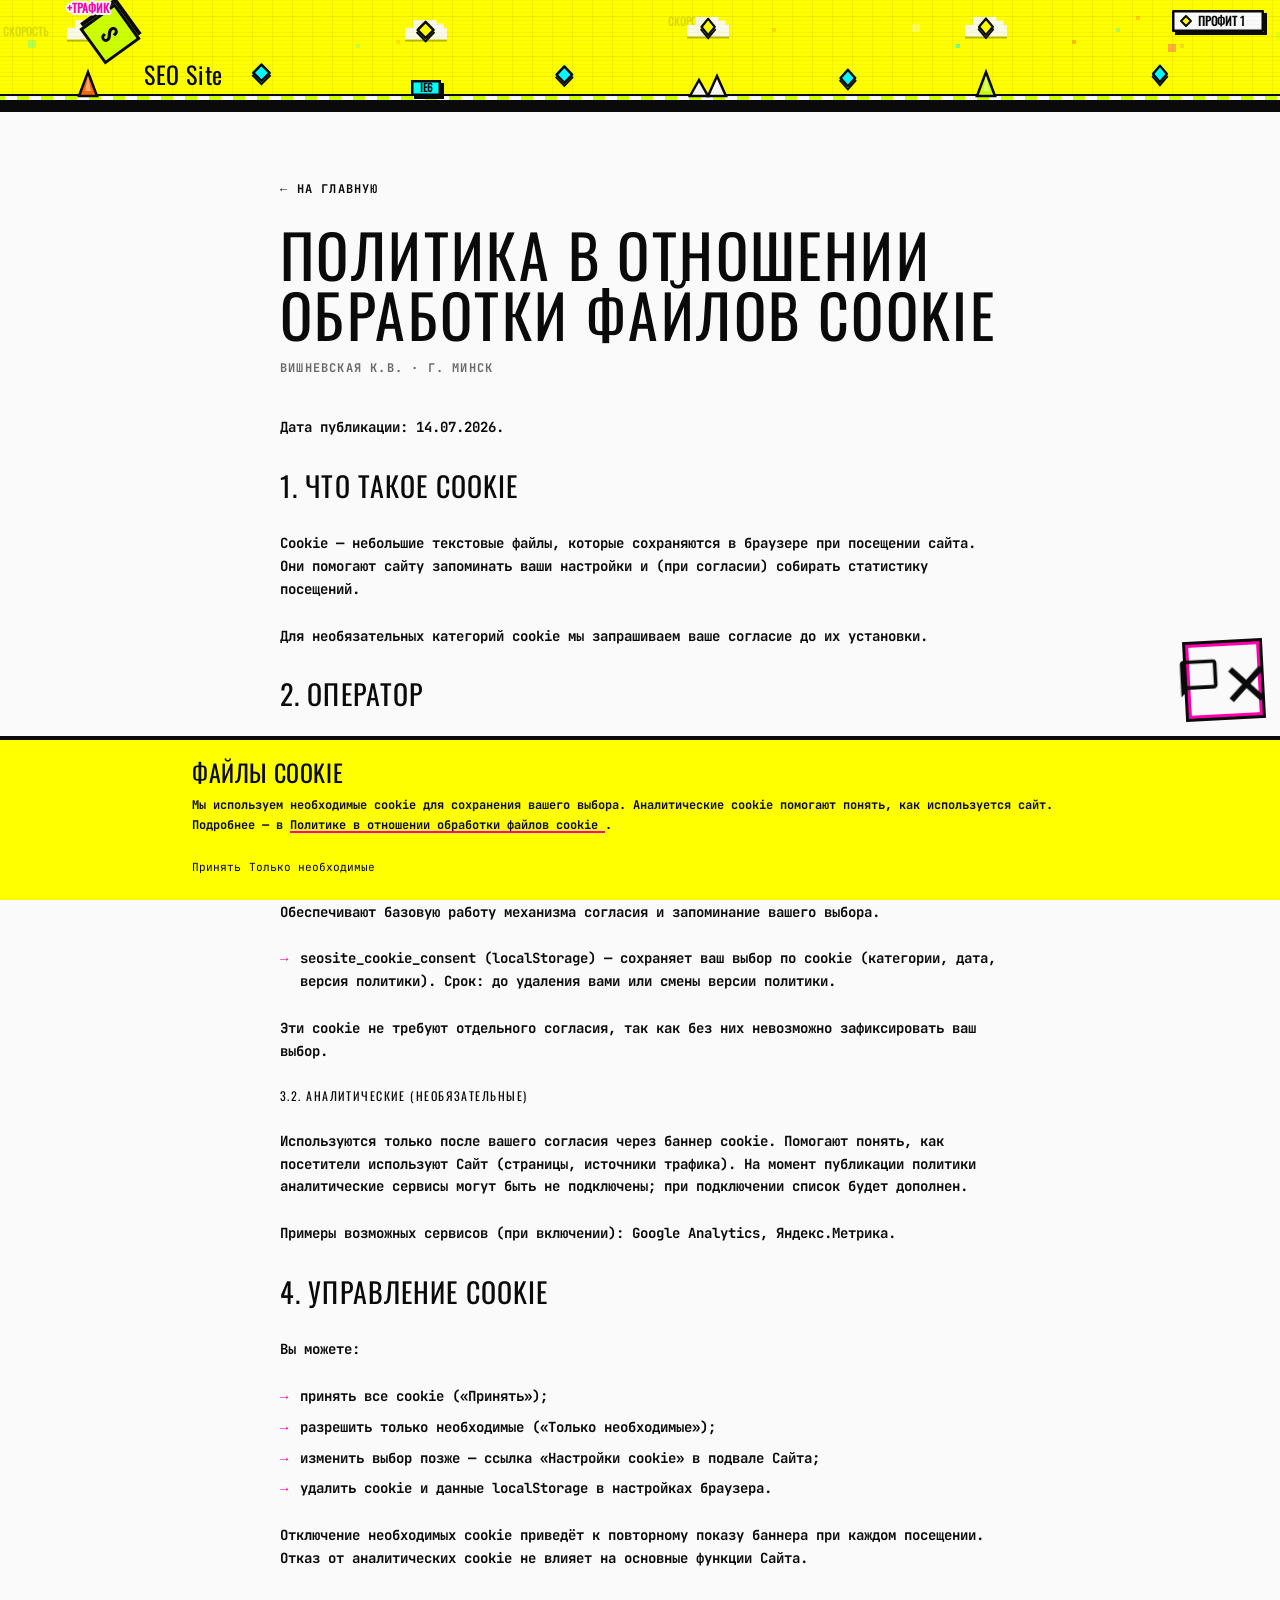
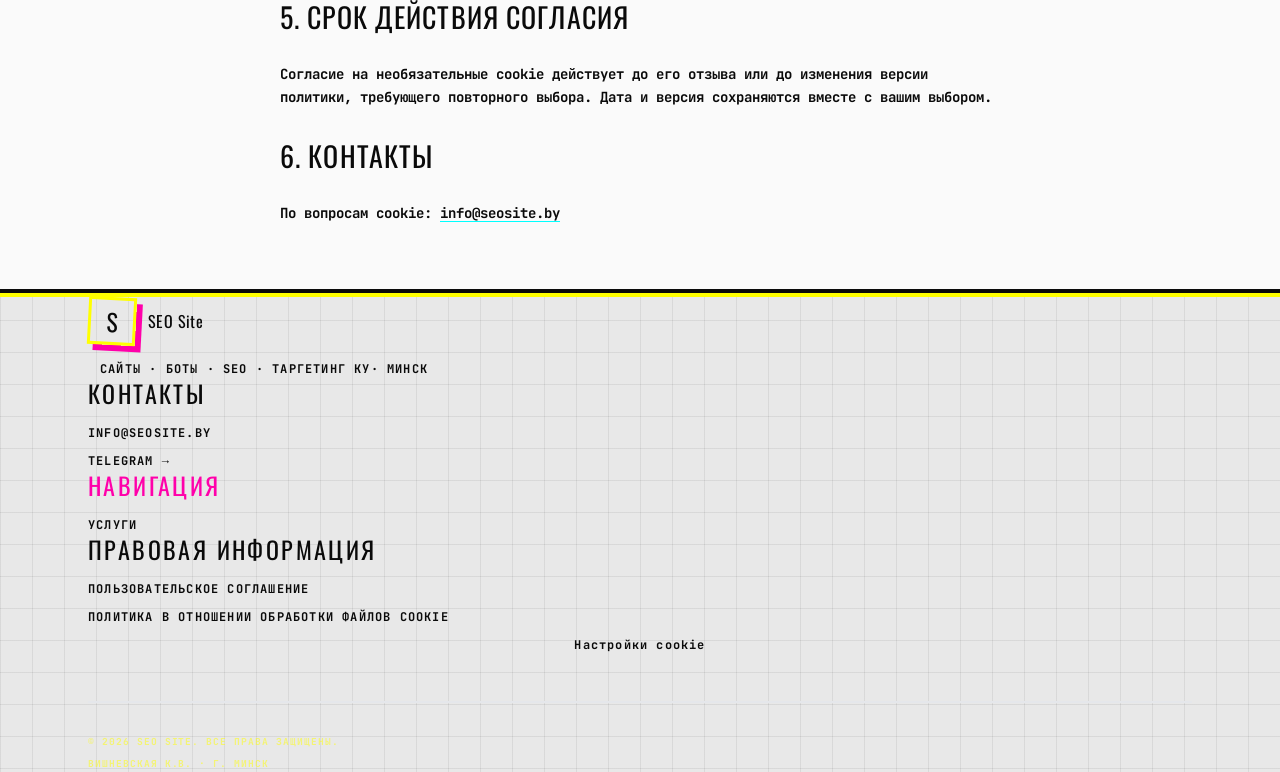
==== cookies/index.html @ da3e4685 "Updates" ====
<!DOCTYPE html><html lang="ru"> <head><meta charset="UTF-8"><meta name="viewport" content="width=device-width, initial-scale=1.0"><title>Политика cookie — SEO Site</title><meta name="description" content="Политика в отношении обработки файлов cookie на seosite.by: необходимые и аналитические cookie, управление согласием и контакты."><link rel="canonical" href="https://seosite.by/cookies"><meta name="robots" content="index, follow"><meta name="theme-color" content="#ffff00"><meta property="og:type" content="website"><meta property="og:locale" content="ru_BY"><meta property="og:site_name" content="SEO Site"><meta property="og:url" content="https://seosite.by/cookies"><meta property="og:title" content="Политика cookie — SEO Site"><meta property="og:description" content="Политика в отношении обработки файлов cookie на seosite.by: необходимые и аналитические cookie, управление согласием и контакты."><meta property="og:image" content="https://seosite.by/og.png"><meta property="og:image:width" content="1200"><meta property="og:image:height" content="630"><meta property="og:image:alt" content="Политика cookie — SEO Site"><meta name="twitter:card" content="summary_large_image"><meta name="twitter:title" content="Политика cookie — SEO Site"><meta name="twitter:description" content="Политика в отношении обработки файлов cookie на seosite.by: необходимые и аналитические cookie, управление согласием и контакты."><meta name="twitter:image" content="https://seosite.by/og.png"><link rel="icon" type="image/svg+xml" href="/favicon.svg"><link rel="icon" type="image/png" sizes="32x32" href="/favicon-32.png"><link rel="apple-touch-icon" href="/apple-touch-icon.png"><style>@font-face{font-family:Oswald;font-style:normal;font-display:swap;font-weight:400;src:url(/_astro/oswald-cyrillic-400-normal.Dakd8U79.woff2) format("woff2");unicode-range:U+0301,U+0400-045F,U+0490-0491,U+04B0-04B1,U+2116}@font-face{font-family:Oswald;font-style:normal;font-display:swap;font-weight:400;src:url(/_astro/oswald-latin-400-normal.BAFo8sP8.woff2) format("woff2");unicode-range:U+0000-00FF,U+0131,U+0152-0153,U+02BB-02BC,U+02C6,U+02DA,U+02DC,U+0304,U+0308,U+0329,U+2000-206F,U+20AC,U+2122,U+2191,U+2193,U+2212,U+2215,U+FEFF,U+FFFD}@font-face{font-family:JetBrains Mono;font-style:normal;font-display:swap;font-weight:400;src:url(/_astro/jetbrains-mono-cyrillic-400-normal.BEIGL1Tu.woff2) format("woff2");unicode-range:U+0301,U+0400-045F,U+0490-0491,U+04B0-04B1,U+2116}@font-face{font-family:JetBrains Mono;font-style:normal;font-display:swap;font-weight:400;src:url(/_astro/jetbrains-mono-latin-400-normal.V6pRDFza.woff2) format("woff2");unicode-range:U+0000-00FF,U+0131,U+0152-0153,U+02BB-02BC,U+02C6,U+02DA,U+02DC,U+0304,U+0308,U+0329,U+2000-206F,U+20AC,U+2122,U+2191,U+2193,U+2212,U+2215,U+FEFF,U+FFFD}</style><link rel="preload" href="/_astro/oswald-cyrillic-400-normal.Dakd8U79.woff2" as="font" type="font/woff2" crossorigin><link rel="preload" href="/_astro/oswald-latin-400-normal.BAFo8sP8.woff2" as="font" type="font/woff2" crossorigin><link rel="preload" href="/_astro/jetbrains-mono-cyrillic-400-normal.BEIGL1Tu.woff2" as="font" type="font/woff2" crossorigin><link rel="preload" href="/_astro/jetbrains-mono-latin-400-normal.V6pRDFza.woff2" as="font" type="font/woff2" crossorigin><style>*,:before,:after{--tw-translate-x:0;--tw-translate-y:0;--tw-rotate:0;--tw-skew-x:0;--tw-skew-y:0;--tw-scale-x:1;--tw-scale-y:1;--tw-pan-x: ;--tw-pan-y: ;--tw-pinch-zoom: ;--tw-ring-offset-shadow:0 0 #0000;--tw-ring-shadow:0 0 #0000;--tw-shadow:0 0 #0000;--tw-shadow-colored:0 0 #0000;--tw-contain-size: ;--tw-contain-layout: ;--tw-contain-paint: ;--tw-contain-style: }*,:before,:after{box-sizing:border-box;border-width:0;border-style:solid;border-color:#e5e7eb}:before,:after{--tw-content:""}html{line-height:1.5;-webkit-text-size-adjust:100%;-moz-tab-size:4;-o-tab-size:4;tab-size:4;font-family:JetBrains Mono,Courier New,monospace;font-feature-settings:normal;font-variation-settings:normal;-webkit-tap-highlight-color:transparent}body{margin:0;line-height:inherit}h1,h2,h3{font-size:inherit;font-weight:inherit}a{color:inherit;text-decoration:inherit}strong{font-weight:bolder}h1,h2,h3,p{margin:0}ul{list-style:none;margin:0;padding:0}canvas{display:block;vertical-align:middle}.pointer-events-none{pointer-events:none}.invisible{visibility:hidden}.absolute{position:absolute}.relative{position:relative}.sticky{position:sticky}.inset-0{inset:0}.top-0{top:0}.z-10{z-index:10}.z-50{z-index:50}.mx-auto{margin-left:auto;margin-right:auto}.mt-10{margin-top:2.5rem}.mt-4{margin-top:1rem}.mt-6{margin-top:1.5rem}.flex{display:flex}.inline-flex{display:inline-flex}.h-11{height:2.75rem}.h-full{height:100%}.min-h-\[112px\]{min-height:112px}.w-11{width:2.75rem}.w-full{width:100%}.max-w-3xl{max-width:48rem}.max-w-6xl{max-width:72rem}.shrink-0{flex-shrink:0}.items-end{align-items:flex-end}.items-center{align-items:center}.justify-center{justify-content:center}.gap-2{gap:.5rem}.gap-3{gap:.75rem}.space-y-6>:not([hidden])~:not([hidden]){--tw-space-y-reverse:0;margin-top:calc(1.5rem * calc(1 - var(--tw-space-y-reverse)));margin-bottom:calc(1.5rem * var(--tw-space-y-reverse))}.overflow-hidden{overflow:hidden}.border-3{border-width:3px}.border-b-4{border-bottom-width:4px}.border-brutal-black{--tw-border-opacity:1;border-color:rgb(10 10 10 / var(--tw-border-opacity, 1))}.bg-acid-yellow{--tw-bg-opacity:1;background-color:rgb(255 255 0 / var(--tw-bg-opacity, 1))}.px-4{padding-left:1rem;padding-right:1rem}.py-16{padding-top:4rem;padding-bottom:4rem}.pb-3{padding-bottom:.75rem}.pt-8{padding-top:2rem}.font-display{font-family:Oswald,Impact,sans-serif}.text-5xl{font-size:3rem;line-height:1}.text-sm{font-size:.875rem;line-height:1.25rem}.text-xl{font-size:1.25rem;line-height:1.75rem}.text-xs{font-size:.75rem;line-height:1rem}.font-bold{font-weight:700}.uppercase{text-transform:uppercase}.leading-none{line-height:1}.leading-relaxed{line-height:1.625}.tracking-wide{letter-spacing:.025em}.tracking-widest{letter-spacing:.1em}.text-brutal-black{color:#0a0a0a}.opacity-60{opacity:.6}.transition{transition-property:color,background-color,border-color,text-decoration-color,fill,stroke,opacity,box-shadow,transform,filter,backdrop-filter;transition-timing-function:cubic-bezier(.4,0,.2,1);transition-duration:.15s}.hover\:text-acid-pink:hover{color:#f0a}@media(min-width:640px){.sm\:px-6{padding-left:1.5rem;padding-right:1.5rem}.sm\:py-20{padding-top:5rem;padding-bottom:5rem}.sm\:text-2xl{font-size:1.5rem;line-height:2rem}.sm\:text-6xl{font-size:3.75rem;line-height:1}}html{scroll-padding-top:var(--header-offset, 4.5rem)}body{cursor:url(/cursors/cursor-default.svg) 6 3,default;background-image:linear-gradient(#0a0a0a12 1px,transparent 1px),linear-gradient(90deg,#0a0a0a12 1px,transparent 1px);background-size:32px 32px}a{cursor:url(/cursors/cursor-pointer.svg) 6 3,pointer}h1,h2,h3{font-family:Oswald,Impact,sans-serif;font-weight:400;letter-spacing:.04em;text-transform:uppercase}.font-display{font-weight:400}@media(prefers-reduced-motion:reduce){body{cursor:auto}}.legal-prose h2{margin-top:2rem;font-family:Oswald,Impact,sans-serif;font-weight:400;font-size:1.75rem;letter-spacing:.04em;text-transform:uppercase}.legal-prose h3{margin-top:1.25rem;font-size:.75rem;text-transform:uppercase;letter-spacing:.12em}.legal-prose p,.legal-prose li{font-weight:700}.legal-prose ul{margin-top:.75rem;list-style:none;padding-left:0}.legal-prose ul li{position:relative;padding-left:1.25rem;margin-bottom:.5rem}.legal-prose ul li:before{content:"→";position:absolute;left:0;color:#f0a}.legal-prose a{text-decoration:underline;text-decoration-color:#0ff;text-underline-offset:3px}.legal-prose a:hover{color:#f0a}</style><link rel="preload" href="/_astro/cookies.J5Fp4cP9.css" onload="this.onload=null;this.rel='stylesheet'" as="style"><noscript><link rel="stylesheet" href="/_astro/cookies.J5Fp4cP9.css"></noscript>
</head> <body class="min-h-screen bg-brutal-gray font-sans text-brutal-black antialiased">  <header class="relative sticky top-0 z-50 flex min-h-[112px] items-end overflow-hidden border-b-4 border-brutal-black bg-acid-yellow" id="site-header" data-beasties-container> <canvas id="header-canvas" class="pointer-events-none absolute inset-0 h-full w-full" aria-hidden="true"></canvas> <div class="relative z-10 mx-auto flex w-full max-w-6xl items-center px-4 pb-3 pt-8 sm:px-6"> <a href="/" class="group flex items-center gap-3"> <span id="header-logo-mark" class="invisible flex h-11 w-11 shrink-0 items-center justify-center border-3 border-brutal-black font-display text-xl leading-none" aria-hidden="true">
S
</span> <span class="font-display text-xl leading-none tracking-wide text-brutal-black sm:text-2xl">SEO Site</span> </a> </div> </header> <main class="border-b-4 border-brutal-black bg-brutal-white"> <article class="mx-auto max-w-3xl px-4 py-16 sm:px-6 sm:py-20" data-beasties-container> <a href="/" class="inline-flex items-center gap-2 text-xs font-bold uppercase tracking-widest transition hover:text-acid-pink">
← На главную
</a> <h1 class="mt-6 font-display text-5xl leading-none sm:text-6xl">Политика в отношении обработки файлов cookie</h1> <p class="mt-4 text-xs font-bold uppercase tracking-widest opacity-60"> Вишневская К.В. · г. Минск </p> <div class="legal-prose mt-10 space-y-6 text-sm font-bold leading-relaxed">  <p>Дата публикации: 14.07.2026.</p> <h2>1. Что такое cookie</h2> <p>
Cookie — небольшие текстовые файлы, которые сохраняются в браузере при посещении сайта.
        Они помогают сайту запоминать ваши настройки и (при согласии) собирать статистику
        посещений.
</p> <p>
Для необязательных категорий cookie мы запрашиваем ваше согласие до их установки.
</p> <h2>2. Оператор</h2> <p> Вишневская К.В. · г. Минск. Контакт:  <a href="mailto:info@seosite.by">info@seosite.by</a>.
</p> <h2>3. Категории cookie на Сайте</h2> <h3>3.1. Необходимые (строго необходимые)</h3> <p>Обеспечивают базовую работу механизма согласия и запоминание вашего выбора.</p> <ul> <li> <strong>seosite_cookie_consent</strong> (localStorage) — сохраняет ваш выбор по cookie
          (категории, дата, версия политики). Срок: до удаления вами или смены версии политики.
</li> </ul> <p>Эти cookie не требуют отдельного согласия, так как без них невозможно зафиксировать ваш выбор.</p> <h3>3.2. Аналитические (необязательные)</h3> <p>
Используются только после вашего согласия через баннер cookie. Помогают понять, как
        посетители используют Сайт (страницы, источники трафика). На момент публикации политики
        аналитические сервисы могут быть не подключены; при подключении список будет дополнен.
</p> <p>Примеры возможных сервисов (при включении): Google Analytics, Яндекс.Метрика.</p> <h2>4. Управление cookie</h2> <p>Вы можете:</p> <ul> <li>принять все cookie («Принять»);</li> <li>разрешить только необходимые («Только необходимые»);</li> <li>
изменить выбор позже — ссылка «Настройки cookie» в подвале Сайта;
</li> <li>удалить cookie и данные localStorage в настройках браузера.</li> </ul> <p>
Отключение необходимых cookie приведёт к повторному показу баннера при каждом посещении.
        Отказ от аналитических cookie не влияет на основные функции Сайта.
</p> <h2>5. Срок действия согласия</h2> <p>
Согласие на необязательные cookie действует до его отзыва или до изменения версии политики,
        требующего повторного выбора. Дата и версия сохраняются вместе с вашим выбором.
</p> <h2>6. Контакты</h2> <p>
По вопросам cookie: <a href="mailto:info@seosite.by">info@seosite.by</a> </p>  </div> </article>  </main> <footer class="border-t-4 border-acid-yellow bg-brutal-black text-acid-yellow"> <div class="mx-auto max-w-6xl px-4 py-14 sm:px-6"> <div class="grid gap-10 sm:grid-cols-2 lg:grid-cols-4"> <div class="lg:col-span-1"> <a href="/" class="group inline-flex items-center gap-3 transition-colors"> <span class="flex h-12 w-12 rotate-3 items-center justify-center border-3 border-acid-yellow bg-acid-pink font-display text-2xl text-brutal-black shadow-brutal-pink">
S
</span> <span class="font-display text-3xl tracking-wide text-acid-yellow transition-colors group-hover:text-acid-pink">SEO Site</span> </a> <p class="mt-4 border-l-4 border-acid-pink pl-3 text-xs font-bold uppercase tracking-widest text-acid-cyan"> Сайты · Боты · SEO · Таргетинг  ку· Минск </p> </div> <div> <p class="font-display text-2xl tracking-widest text-acid-lime">КОНТАКТЫ</p> <div class="mt-4 flex flex-col gap-3 text-xs font-bold uppercase tracking-widest"> <a href="mailto:info@seosite.by" class="transition-colors hover:text-acid-pink"> info@seosite.by </a> <a href="https://t.me/seositeby" target="_blank" rel="noopener noreferrer" class="transition-colors hover:text-acid-pink">
Telegram →
</a> </div> </div> <div> <p class="font-display text-2xl tracking-widest text-acid-pink">НАВИГАЦИЯ</p> <nav class="mt-4 flex flex-col gap-3 text-xs font-bold uppercase tracking-widest" aria-label="Навигация в подвале"> <a href="/#services" class="transition-colors hover:text-acid-pink">
Услуги
</a> </nav> </div> <div> <p class="font-display text-2xl tracking-widest text-acid-cyan">ПРАВОВАЯ ИНФОРМАЦИЯ</p> <div class="mt-4 flex flex-col gap-3 text-xs font-bold uppercase tracking-widest"> <a href="/terms" class="transition-colors hover:text-acid-pink">
Пользовательское соглашение
</a> <a href="/cookies" class="transition-colors hover:text-acid-pink">
Политика в отношении обработки файлов cookie
</a> <button type="button" id="cookie-reopen" class="cursor-brutal-pointer text-left transition-colors hover:text-acid-pink">
Настройки cookie
</button> </div> </div> </div> <div class="mt-12 flex flex-col gap-2 border-t-2 border-dashed border-acid-yellow/30 pt-8 text-[0.6rem] font-bold uppercase tracking-widest text-acid-yellow/50 sm:flex-row sm:items-center sm:justify-between"> <p>© 2026 SEO Site. Все права защищены.</p> <p>Вишневская К.В. · г. Минск</p> </div> </div> </footer>  <div id="floating-contacts" class="fixed bottom-6 right-4 z-[101] pointer-events-none max-sm:bottom-4 max-sm:right-3 sm:bottom-8 sm:right-6" data-astro-cid-pwyzc53x> <div id="floating-contacts-menu" class="pointer-events-none absolute bottom-full right-0 mb-4 flex flex-col items-end gap-4 opacity-0 transition-all duration-200" aria-hidden="true" data-astro-cid-pwyzc53x> <a href="https://t.me/seositeby" target="_blank" rel="noopener noreferrer" class="floating-contact-link touch-manipulation relative block min-w-[12rem] translate-y-3 opacity-0 border-3 border-brutal-black px-6 py-4 text-center font-display text-xl uppercase leading-none tracking-wide text-brutal-black transition duration-100 sm:min-w-[15rem] sm:px-8 sm:py-5 sm:text-2xl bg-acid-cyan -rotate-2 shadow-brutal-pink mr-6" data-contact="telegram" data-astro-cid-pwyzc53x> Telegram </a><a href="mailto:info@seosite.by" class="floating-contact-link touch-manipulation relative block min-w-[12rem] translate-y-3 opacity-0 border-3 border-brutal-black px-6 py-4 text-center font-display text-xl uppercase leading-none tracking-wide text-brutal-black transition duration-100 sm:min-w-[15rem] sm:px-8 sm:py-5 sm:text-2xl bg-acid-yellow rotate-1 shadow-brutal-cyan mr-3" data-contact="email" data-astro-cid-pwyzc53x> Email </a> </div> <button type="button" id="floating-contacts-toggle" class="floating-contacts-btn touch-manipulation pointer-events-auto group relative -rotate-3 flex h-20 w-20 items-center justify-center border-3 border-brutal-black bg-acid-lime text-brutal-black shadow-brutal-lg transition active:translate-x-[3px] active:translate-y-[3px] active:shadow-brutal sm:h-24 sm:w-24" aria-expanded="false" aria-controls="floating-contacts-menu" aria-label="Контакты" data-astro-cid-pwyzc53x> <span class="floating-contacts-ping pointer-events-none absolute inset-0 border-3 border-dashed border-acid-pink" aria-hidden="true" data-astro-cid-pwyzc53x></span> <span id="floating-contacts-icon-open" class="relative z-10" data-astro-cid-pwyzc53x> <svg class="h-11 w-11 sm:h-14 sm:w-14" viewBox="0 0 24 24" fill="currentColor" aria-hidden="true" data-astro-cid-pwyzc53x=""> <path d="M20 2H4c-1.1 0-2 .9-2 2v18l4-4h14c1.1 0 2-.9 2-2V4c0-1.1-.9-2-2-2zm0 14H5.2L4 17.2V4h16v12z" data-astro-cid-pwyzc53x=""/> </svg> </span> <span id="floating-contacts-icon-close" class="relative z-10 hidden font-display text-5xl leading-none sm:text-6xl" data-astro-cid-pwyzc53x>
✕
</span> </button> </div> <script type="module">const o=document.getElementById("floating-contacts"),n=document.getElementById("floating-contacts-menu"),c=document.getElementById("floating-contacts-toggle"),u=document.getElementById("floating-contacts-icon-open"),f=document.getElementById("floating-contacts-icon-close");if(o&&n&&c){let i=function(t){a=t,o.classList.toggle("is-open",t),c.setAttribute("aria-expanded",String(t)),n.setAttribute("aria-hidden",String(!t)),t?(n.classList.remove("pointer-events-none","opacity-0"),n.classList.add("pointer-events-auto","opacity-100"),n.querySelectorAll(".floating-contact-link").forEach((e,g)=>{e.style.transitionDelay=y?"0ms":`${g*50}ms`,e.classList.remove("translate-y-3","opacity-0"),e.classList.add("translate-y-0","opacity-100")}),u?.classList.add("hidden"),f?.classList.remove("hidden")):(n.classList.add("pointer-events-none","opacity-0"),n.classList.remove("pointer-events-auto","opacity-100"),n.querySelectorAll(".floating-contact-link").forEach(e=>{e.style.transitionDelay="0ms",e.classList.add("translate-y-3","opacity-0"),e.classList.remove("translate-y-0","opacity-100")}),u?.classList.remove("hidden"),f?.classList.add("hidden"))},d=function(t){t.stopPropagation(),i(!a)},r=function(){cancelAnimationFrame(m),m=requestAnimationFrame(()=>{if(!s||!p.matches||s.classList.contains("hidden")){o.style.removeProperty("bottom");return}const t=s.getBoundingClientRect().height;o.style.bottom=`${t+16}px`})},a=!1;const y=window.matchMedia("(pointer: coarse)").matches;let l=!1;c.addEventListener("pointerup",t=>{t.pointerType==="mouse"&&t.button!==0||(l=!0,d(t))}),c.addEventListener("click",t=>{if(l){l=!1;return}d(t)}),document.addEventListener("pointerdown",t=>{if(!a)return;const e=t.target;o.contains(e)||i(!1)}),document.addEventListener("keydown",t=>{t.key==="Escape"&&a&&i(!1)}),n.querySelectorAll("a").forEach(t=>{t.addEventListener("click",()=>i(!1))});const s=document.getElementById("cookie-consent"),p=window.matchMedia("(min-width: 641px)");let m=0;s&&(new MutationObserver(r).observe(s,{attributes:!0,attributeFilter:["class"]}),window.addEventListener("resize",r,{passive:!0}),r())}</script>  <div id="cookie-consent" class="hidden fixed inset-x-0 bottom-0 z-[100] border-t-4 border-brutal-black bg-acid-yellow p-4 shadow-brutal-lg max-sm:bottom-auto max-sm:top-0 max-sm:border-b-4 max-sm:border-t-0 sm:p-6" role="dialog" aria-labelledby="cookie-consent-title" aria-describedby="cookie-consent-desc"> <div class="mx-auto max-w-4xl"> <p id="cookie-consent-title" class="font-display text-2xl uppercase tracking-wide sm:text-3xl">
Файлы cookie
</p> <p id="cookie-consent-desc" class="mt-2 text-xs font-bold leading-relaxed">
Мы используем необходимые cookie для сохранения вашего выбора. Аналитические cookie помогают
      понять, как используется сайт. Подробнее — в
<a href="/cookies" class="underline decoration-acid-pink decoration-2 underline-offset-2 hover:text-acid-pink">
Политике в отношении обработки файлов cookie
</a>.
</p> <div class="mt-4 flex flex-wrap gap-2"> <button type="button" id="cookie-accept-all" class="btn-brutal !py-2 !text-[0.7rem]">
Принять
</button> <button type="button" id="cookie-reject-optional" class="btn-brutal-outline !py-2 !text-[0.7rem]">
Только необходимые
</button> </div> </div> </div> <script type="module">const n="seosite_cookie_consent";function a(e){if(!e)return null;try{const t=JSON.parse(e);return t.version!=="1.0"||typeof t.analytics!="boolean"?null:t}catch{return null}}const o=document.getElementById("cookie-consent");function i(e){const t={necessary:!0,analytics:e,timestamp:new Date().toISOString(),version:"1.0"};localStorage.setItem(n,JSON.stringify(t)),window.dispatchEvent(new CustomEvent("cookieconsent:update",{detail:{analytics:t.analytics}}))}function c(){o?.classList.add("hidden")}function s(){o?.classList.remove("hidden")}function l(){const e=a(localStorage.getItem(n));if(e){window.dispatchEvent(new CustomEvent("cookieconsent:update",{detail:{analytics:e.analytics}}));return}s()}document.getElementById("cookie-accept-all")?.addEventListener("click",()=>{i(!0),c()});document.getElementById("cookie-reject-optional")?.addEventListener("click",()=>{i(!1),c()});document.getElementById("cookie-reopen")?.addEventListener("click",()=>{s()});l();</script> <script type="module" src="/_astro/Layout.astro_astro_type_script_index_0_lang.BQ08jWo5.js"></script> <script type="module" src="/_astro/Layout.astro_astro_type_script_index_1_lang.CeY_OnJR.js"></script> <script type="module">function u(t,n,e){return Math.min(e,Math.max(n,t))}function v(t){const n=t.getBoundingClientRect(),e=window.innerHeight,r=e*.9,o=e*.38;return u((r-n.top)/(r-o),0,1)}function m(t){const n=t.querySelectorAll(".letter"),e=n.length;if(!e)return;const r=v(t);n.forEach((o,s)=>{const d=(s+1)/e;o.classList.toggle("is-revealed",r>=d)})}let l=0,a=null;function f(){document.querySelectorAll("[data-letter-reveal]").forEach(m)}function i(){cancelAnimationFrame(l),l=requestAnimationFrame(f)}function h(){cancelAnimationFrame(l),a&&(window.removeEventListener("resize",a),a=null)}function c(){h();const t=window.matchMedia("(prefers-reduced-motion: reduce)").matches,n=document.querySelectorAll("[data-letter-reveal]");if(t){n.forEach(e=>{e.querySelectorAll(".letter").forEach(r=>{r.classList.add("is-revealed")})});return}a=i,window.addEventListener("resize",a,{passive:!0}),i()}c();window.addEventListener("scroll",i,{passive:!0});document.addEventListener("astro:page-load",c);</script> <script type="module">function i(e){document.documentElement.style.setProperty("--header-offset",`${e}px`)}function d(){const e=document.getElementById("site-header");if(!e)return;if("ResizeObserver"in window){new ResizeObserver(([n])=>{i(n.contentRect.height+8)}).observe(e);return}const t=()=>i(e.offsetHeight+8);t(),window.addEventListener("resize",t,{passive:!0}),document.addEventListener("astro:page-load",t)}function a(){return window.matchMedia("(prefers-reduced-motion: reduce)").matches}d();document.addEventListener("click",e=>{const t=e.target.closest('a[href^="#"]');if(!t)return;const n=t.getAttribute("href");if(!n||n==="#")return;const c=decodeURIComponent(n.slice(1)),r=document.getElementById(c);if(!r)return;const o=new URL(window.location.href),s=new URL(t.href);o.host!==s.host||o.pathname!==s.pathname||(e.preventDefault(),history.pushState(null,"",n),r.scrollIntoView({behavior:a()?"auto":"smooth",block:"start"}))});</script> </body> </html>
---- _astro/cookies.J5Fp4cP9.css ----
::backdrop{--tw-translate-x:0;--tw-translate-y:0;--tw-rotate:0;--tw-skew-x:0;--tw-skew-y:0;--tw-scale-x:1;--tw-scale-y:1;--tw-pan-x: ;--tw-pan-y: ;--tw-pinch-zoom: ;--tw-ring-offset-shadow:0 0 #0000;--tw-ring-shadow:0 0 #0000;--tw-shadow:0 0 #0000;--tw-shadow-colored:0 0 #0000;--tw-contain-size: ;--tw-contain-layout: ;--tw-contain-paint: ;--tw-contain-style: }hr{height:0;color:inherit;border-top-width:1px}abbr:where([title]){-webkit-text-decoration:underline dotted;text-decoration:underline dotted}b,strong{font-weight:bolder}code,kbd,samp,pre{font-family:ui-monospace,SFMono-Regular,Menlo,Monaco,Consolas,Liberation Mono,Courier New,monospace;font-feature-settings:normal;font-variation-settings:normal;font-size:1em}small{font-size:80%}sub,sup{font-size:75%;line-height:0;position:relative;vertical-align:baseline}sub{bottom:-.25em}sup{top:-.5em}table{text-indent:0;border-color:inherit;border-collapse:collapse}button,input,optgroup,select,textarea{font-family:inherit;font-feature-settings:inherit;font-variation-settings:inherit;font-size:100%;font-weight:inherit;line-height:inherit;letter-spacing:inherit;color:inherit;margin:0;padding:0}button,select{text-transform:none}button,input:where([type=button]),input:where([type=reset]),input:where([type=submit]){-webkit-appearance:button;background-color:transparent;background-image:none}:-moz-focusring{outline:auto}:-moz-ui-invalid{box-shadow:none}progress{vertical-align:baseline}::-webkit-inner-spin-button,::-webkit-outer-spin-button{height:auto}[type=search]{-webkit-appearance:textfield;outline-offset:-2px}::-webkit-search-decoration{-webkit-appearance:none}::-webkit-file-upload-button{-webkit-appearance:button;font:inherit}summary{display:list-item}fieldset{margin:0;padding:0}legend{padding:0}dialog{padding:0}textarea{resize:vertical}input::-moz-placeholder,textarea::-moz-placeholder{opacity:1;color:#9ca3af}input::placeholder,textarea::placeholder{opacity:1;color:#9ca3af}button,[role=button]{cursor:pointer}:disabled{cursor:default}img,video{max-width:100%;height:auto}[hidden]:where(:not([hidden=until-found])){display:none}.pointer-events-auto{pointer-events:auto}.static{position:static}.fixed{position:fixed}.inset-x-0{left:0;right:0}.-left-3{left:-.75rem}.-right-3{right:-.75rem}.-top-3{top:-.75rem}.bottom-0{bottom:0}.bottom-6{bottom:1.5rem}.bottom-full{bottom:100%}.right-0{right:0}.right-4{right:1rem}.z-\[100\]{z-index:100}.z-\[101\]{z-index:101}.mb-14{margin-bottom:3.5rem}.mb-2{margin-bottom:.5rem}.mb-4{margin-bottom:1rem}.mr-2{margin-right:.5rem}.mr-3{margin-right:.75rem}.mr-5{margin-right:1.25rem}.mr-6{margin-right:1.5rem}.mr-8{margin-right:2rem}.mt-1{margin-top:.25rem}.mt-12{margin-top:3rem}.mt-2{margin-top:.5rem}.mt-3{margin-top:.75rem}.mt-4{margin-top:1rem}.mt-5{margin-top:1.25rem}.block{display:block}.inline-block{display:inline-block}.inline-flex{display:inline-flex}.h-12{height:3rem}.h-20{height:5rem}.min-h-screen{min-height:100vh}.w-12{width:3rem}.w-20{width:5rem}.w-fit{width:-moz-fit-content;width:fit-content}.min-w-\[12rem\]{min-width:12rem}.max-w-3xl{max-width:48rem}.max-w-4xl{max-width:56rem}.max-w-xl{max-width:36rem}.flex-1{flex:1 1 0%}.translate-y-0{--tw-translate-y:0px;transform:translate(var(--tw-translate-x),var(--tw-translate-y)) rotate(var(--tw-rotate)) skew(var(--tw-skew-x)) skewY(var(--tw-skew-y)) scaleX(var(--tw-scale-x)) scaleY(var(--tw-scale-y))}.translate-y-3{--tw-translate-y:.75rem;transform:translate(var(--tw-translate-x),var(--tw-translate-y)) rotate(var(--tw-rotate)) skew(var(--tw-skew-x)) skewY(var(--tw-skew-y)) scaleX(var(--tw-scale-x)) scaleY(var(--tw-scale-y))}.-rotate-1{--tw-rotate:-1deg;transform:translate(var(--tw-translate-x),var(--tw-translate-y)) rotate(var(--tw-rotate)) skew(var(--tw-skew-x)) skewY(var(--tw-skew-y)) scaleX(var(--tw-scale-x)) scaleY(var(--tw-scale-y))}.-rotate-12{--tw-rotate:-12deg;transform:translate(var(--tw-translate-x),var(--tw-translate-y)) rotate(var(--tw-rotate)) skew(var(--tw-skew-x)) skewY(var(--tw-skew-y)) scaleX(var(--tw-scale-x)) scaleY(var(--tw-scale-y))}.-rotate-2{--tw-rotate:-2deg;transform:translate(var(--tw-translate-x),var(--tw-translate-y)) rotate(var(--tw-rotate)) skew(var(--tw-skew-x)) skewY(var(--tw-skew-y)) scaleX(var(--tw-scale-x)) scaleY(var(--tw-scale-y))}.-rotate-3{--tw-rotate:-3deg;transform:translate(var(--tw-translate-x),var(--tw-translate-y)) rotate(var(--tw-rotate)) skew(var(--tw-skew-x)) skewY(var(--tw-skew-y)) scaleX(var(--tw-scale-x)) scaleY(var(--tw-scale-y))}.rotate-1{--tw-rotate:1deg;transform:translate(var(--tw-translate-x),var(--tw-translate-y)) rotate(var(--tw-rotate)) skew(var(--tw-skew-x)) skewY(var(--tw-skew-y)) scaleX(var(--tw-scale-x)) scaleY(var(--tw-scale-y))}.rotate-3{--tw-rotate:3deg;transform:translate(var(--tw-translate-x),var(--tw-translate-y)) rotate(var(--tw-rotate)) skew(var(--tw-skew-x)) skewY(var(--tw-skew-y)) scaleX(var(--tw-scale-x)) scaleY(var(--tw-scale-y))}.transform{transform:translate(var(--tw-translate-x),var(--tw-translate-y)) rotate(var(--tw-rotate)) skew(var(--tw-skew-x)) skewY(var(--tw-skew-y)) scaleX(var(--tw-scale-x)) scaleY(var(--tw-scale-y))}.cursor-brutal-pointer{cursor:url(/cursors/cursor-pointer.svg) 6 3,pointer}.grid-cols-2{grid-template-columns:repeat(2,minmax(0,1fr))}.flex-col{flex-direction:column}.gap-2{gap:.5rem}.space-y-6>:not([hidden])~:not([hidden]){--tw-space-y-reverse:0;margin-top:calc(1.5rem * calc(1 - var(--tw-space-y-reverse)));margin-bottom:calc(1.5rem * var(--tw-space-y-reverse))}.border{border-width:1px}.border-t-2{border-top-width:2px}.border-t-4{border-top-width:4px}.border-acid-pink{--tw-border-opacity:1;border-color:rgb(255 0 170 / var(--tw-border-opacity, 1))}.border-acid-yellow{--tw-border-opacity:1;border-color:rgb(255 255 0 / var(--tw-border-opacity, 1))}.border-brutal-black\/40{border-color:#0a0a0a66}.\!bg-acid-pink{--tw-bg-opacity:1 !important;background-color:rgb(255 0 170 / var(--tw-bg-opacity, 1))!important}.bg-acid-orange{--tw-bg-opacity:1;background-color:rgb(255 102 0 / var(--tw-bg-opacity, 1))}.bg-brutal-gray{--tw-bg-opacity:1;background-color:rgb(232 232 232 / var(--tw-bg-opacity, 1))}.bg-brutal-white{--tw-bg-opacity:1;background-color:rgb(250 250 250 / var(--tw-bg-opacity, 1))}.p-4{padding:1rem}.p-5{padding:1.25rem}.\!py-2{padding-top:.5rem!important;padding-bottom:.5rem!important}.px-2{padding-left:.5rem;padding-right:.5rem}.py-0\.5{padding-top:.125rem;padding-bottom:.125rem}.py-1{padding-top:.25rem;padding-bottom:.25rem}.py-10{padding-top:2.5rem;padding-bottom:2.5rem}.py-16{padding-top:4rem;padding-bottom:4rem}.py-20{padding-top:5rem;padding-bottom:5rem}.py-24{padding-top:6rem;padding-bottom:6rem}.py-4{padding-top:1rem;padding-bottom:1rem}.pl-14{padding-left:3.5rem}.pl-3{padding-left:.75rem}.pt-6{padding-top:1.5rem}.font-sans{font-family:JetBrains Mono,Courier New,monospace}.\!text-\[0\.7rem\]{font-size:.7rem!important}.text-2xl{font-size:1.5rem;line-height:2rem}.text-4xl{font-size:2.25rem;line-height:2.5rem}.text-\[0\.6rem\]{font-size:.6rem}.leading-tight{line-height:1.25}.tracking-\[0\.2em\]{letter-spacing:.2em}.\!text-brutal-black{color:#0a0a0a!important}.text-acid-pink{color:#f0a}.text-acid-yellow\/50{color:#ffff0080}.underline{text-decoration-line:underline}.decoration-acid-pink{text-decoration-color:#f0a}.decoration-2{text-decoration-thickness:2px}.underline-offset-2{text-underline-offset:2px}.antialiased{-webkit-font-smoothing:antialiased;-moz-osx-font-smoothing:grayscale}.opacity-0{opacity:0}.opacity-100{opacity:1}.opacity-60{opacity:.6}.shadow{--tw-shadow:0 1px 3px 0 rgb(0 0 0 / .1), 0 1px 2px -1px rgb(0 0 0 / .1);--tw-shadow-colored:0 1px 3px 0 var(--tw-shadow-color), 0 1px 2px -1px var(--tw-shadow-color);box-shadow:var(--tw-ring-offset-shadow, 0 0 #0000),var(--tw-ring-shadow, 0 0 #0000),var(--tw-shadow)}.shadow-brutal-cyan{--tw-shadow:6px 6px 0 0 #00FFFF;--tw-shadow-colored:6px 6px 0 0 var(--tw-shadow-color);box-shadow:var(--tw-ring-offset-shadow, 0 0 #0000),var(--tw-ring-shadow, 0 0 #0000),var(--tw-shadow)}.shadow-brutal-pink{--tw-shadow:6px 6px 0 0 #FF00AA;--tw-shadow-colored:6px 6px 0 0 var(--tw-shadow-color);box-shadow:var(--tw-ring-offset-shadow, 0 0 #0000),var(--tw-ring-shadow, 0 0 #0000),var(--tw-shadow)}.transition{transition-property:color,background-color,border-color,text-decoration-color,fill,stroke,opacity,box-shadow,transform,filter,backdrop-filter;transition-timing-function:cubic-bezier(.4,0,.2,1);transition-duration:.15s}.transition-all{transition-property:all;transition-timing-function:cubic-bezier(.4,0,.2,1);transition-duration:.15s}.transition-colors{transition-property:color,background-color,border-color,text-decoration-color,fill,stroke;transition-timing-function:cubic-bezier(.4,0,.2,1);transition-duration:.15s}.duration-100{transition-duration:.1s}.duration-200{transition-duration:.2s}.hover\:translate-x-1:hover{--tw-translate-x:.25rem;transform:translate(var(--tw-translate-x),var(--tw-translate-y)) rotate(var(--tw-rotate)) skew(var(--tw-skew-x)) skewY(var(--tw-skew-y)) scaleX(var(--tw-scale-x)) scaleY(var(--tw-scale-y))}.hover\:translate-y-1:hover{--tw-translate-y:.25rem;transform:translate(var(--tw-translate-x),var(--tw-translate-y)) rotate(var(--tw-rotate)) skew(var(--tw-skew-x)) skewY(var(--tw-skew-y)) scaleX(var(--tw-scale-x)) scaleY(var(--tw-scale-y))}.hover\:text-acid-pink:hover{color:#f0a}.hover\:shadow-brutal-sm:hover{--tw-shadow:4px 4px 0 0 #0A0A0A;--tw-shadow-colored:4px 4px 0 0 var(--tw-shadow-color);box-shadow:var(--tw-ring-offset-shadow, 0 0 #0000),var(--tw-ring-shadow, 0 0 #0000),var(--tw-shadow)}.active\:translate-x-\[3px\]:active{--tw-translate-x:3px;transform:translate(var(--tw-translate-x),var(--tw-translate-y)) rotate(var(--tw-rotate)) skew(var(--tw-skew-x)) skewY(var(--tw-skew-y)) scaleX(var(--tw-scale-x)) scaleY(var(--tw-scale-y))}.active\:translate-y-\[3px\]:active{--tw-translate-y:3px;transform:translate(var(--tw-translate-x),var(--tw-translate-y)) rotate(var(--tw-rotate)) skew(var(--tw-skew-x)) skewY(var(--tw-skew-y)) scaleX(var(--tw-scale-x)) scaleY(var(--tw-scale-y))}.active\:shadow-brutal:active{--tw-shadow:6px 6px 0 0 #0A0A0A;--tw-shadow-colored:6px 6px 0 0 var(--tw-shadow-color);box-shadow:var(--tw-ring-offset-shadow, 0 0 #0000),var(--tw-ring-shadow, 0 0 #0000),var(--tw-shadow)}.group:hover .group-hover\:text-acid-pink{color:#f0a}@media not all and (min-width:640px){.max-sm\:bottom-4{bottom:1rem}.max-sm\:bottom-auto{bottom:auto}.max-sm\:right-3{right:.75rem}.max-sm\:top-0{top:0}.max-sm\:border-b-4{border-bottom-width:4px}.max-sm\:border-t-0{border-top-width:0px}}.floating-contacts-btn[data-astro-cid-pwyzc53x]{animation:fab-wiggle 4s ease-in-out infinite}.floating-contacts-ping[data-astro-cid-pwyzc53x]{animation:fab-ping 2.5s cubic-bezier(0,0,.2,1) infinite}#floating-contacts[data-astro-cid-pwyzc53x].is-open .floating-contacts-btn[data-astro-cid-pwyzc53x],#floating-contacts[data-astro-cid-pwyzc53x].is-open .floating-contacts-ping[data-astro-cid-pwyzc53x]{animation:none}#floating-contacts[data-astro-cid-pwyzc53x].is-open .floating-contacts-btn[data-astro-cid-pwyzc53x]{rotate:0deg;background-color:#ff0}.floating-contact-link[data-astro-cid-pwyzc53x]{transition:transform .15s cubic-bezier(.68,-.55,.27,1.55),opacity .15s ease,box-shadow .1s ease}@media(hover:hover)and (pointer:fine){.floating-contacts-btn[data-astro-cid-pwyzc53x]:hover{rotate:0deg;background-color:#ff0}.floating-contact-link[data-astro-cid-pwyzc53x]:hover{transform:translate(-4px,-2px);box-shadow:4px 4px #0a0a0a}}@media(pointer:coarse){.floating-contact-link[data-astro-cid-pwyzc53x]{transition:none}}@keyframes fab-wiggle{0%,82%,to{transform:rotate(-3deg) scale(1)}86%{transform:rotate(-13deg) scale(1.06)}90%{transform:rotate(7deg) scale(1.06)}94%{transform:rotate(-9deg) scale(1.03)}98%{transform:rotate(5deg) scale(1.03)}}@keyframes fab-ping{0%{transform:scale(1);opacity:.85}70%,to{transform:scale(1.55);opacity:0}}@media(prefers-reduced-motion:reduce){.floating-contacts-btn[data-astro-cid-pwyzc53x],.floating-contacts-ping[data-astro-cid-pwyzc53x]{animation:none}}input[type=text],input[type=email],input[type=tel],input[type=search],input[type=url],input[type=number],input[type=password],textarea,[contenteditable=true]{cursor:url(/cursors/cursor-text.svg) 16 16,text}.marquee-track{display:flex;width:-moz-max-content;width:max-content;animation:marquee 18s linear infinite}@keyframes marquee{0%{transform:translate(0)}to{transform:translate(-50%)}}.letter-reveal .letter-word{display:inline-block;white-space:nowrap}.letter-reveal .letter{display:inline-block;opacity:0;transform:translateY(.75em) rotate(-6deg);transition:opacity .38s cubic-bezier(.68,-.55,.27,1.55),transform .38s cubic-bezier(.68,-.55,.27,1.55);transition-delay:calc((var(--last-i, 0) - var(--i, 0)) * 55ms)}.letter-reveal .letter-space{white-space:pre}.letter-reveal .letter.is-revealed{opacity:1;transform:translateY(0) rotate(0);transition-delay:0ms}
---- _astro/cookies.J5Fp4cP9.css ----
::backdrop{--tw-translate-x:0;--tw-translate-y:0;--tw-rotate:0;--tw-skew-x:0;--tw-skew-y:0;--tw-scale-x:1;--tw-scale-y:1;--tw-pan-x: ;--tw-pan-y: ;--tw-pinch-zoom: ;--tw-ring-offset-shadow:0 0 #0000;--tw-ring-shadow:0 0 #0000;--tw-shadow:0 0 #0000;--tw-shadow-colored:0 0 #0000;--tw-contain-size: ;--tw-contain-layout: ;--tw-contain-paint: ;--tw-contain-style: }hr{height:0;color:inherit;border-top-width:1px}abbr:where([title]){-webkit-text-decoration:underline dotted;text-decoration:underline dotted}b,strong{font-weight:bolder}code,kbd,samp,pre{font-family:ui-monospace,SFMono-Regular,Menlo,Monaco,Consolas,Liberation Mono,Courier New,monospace;font-feature-settings:normal;font-variation-settings:normal;font-size:1em}small{font-size:80%}sub,sup{font-size:75%;line-height:0;position:relative;vertical-align:baseline}sub{bottom:-.25em}sup{top:-.5em}table{text-indent:0;border-color:inherit;border-collapse:collapse}button,input,optgroup,select,textarea{font-family:inherit;font-feature-settings:inherit;font-variation-settings:inherit;font-size:100%;font-weight:inherit;line-height:inherit;letter-spacing:inherit;color:inherit;margin:0;padding:0}button,select{text-transform:none}button,input:where([type=button]),input:where([type=reset]),input:where([type=submit]){-webkit-appearance:button;background-color:transparent;background-image:none}:-moz-focusring{outline:auto}:-moz-ui-invalid{box-shadow:none}progress{vertical-align:baseline}::-webkit-inner-spin-button,::-webkit-outer-spin-button{height:auto}[type=search]{-webkit-appearance:textfield;outline-offset:-2px}::-webkit-search-decoration{-webkit-appearance:none}::-webkit-file-upload-button{-webkit-appearance:button;font:inherit}summary{display:list-item}fieldset{margin:0;padding:0}legend{padding:0}dialog{padding:0}textarea{resize:vertical}input::-moz-placeholder,textarea::-moz-placeholder{opacity:1;color:#9ca3af}input::placeholder,textarea::placeholder{opacity:1;color:#9ca3af}button,[role=button]{cursor:pointer}:disabled{cursor:default}img,video{max-width:100%;height:auto}[hidden]:where(:not([hidden=until-found])){display:none}.pointer-events-auto{pointer-events:auto}.static{position:static}.fixed{position:fixed}.inset-x-0{left:0;right:0}.-left-3{left:-.75rem}.-right-3{right:-.75rem}.-top-3{top:-.75rem}.bottom-0{bottom:0}.bottom-6{bottom:1.5rem}.bottom-full{bottom:100%}.right-0{right:0}.right-4{right:1rem}.z-\[100\]{z-index:100}.z-\[101\]{z-index:101}.mb-14{margin-bottom:3.5rem}.mb-2{margin-bottom:.5rem}.mb-4{margin-bottom:1rem}.mr-2{margin-right:.5rem}.mr-3{margin-right:.75rem}.mr-5{margin-right:1.25rem}.mr-6{margin-right:1.5rem}.mr-8{margin-right:2rem}.mt-1{margin-top:.25rem}.mt-12{margin-top:3rem}.mt-2{margin-top:.5rem}.mt-3{margin-top:.75rem}.mt-4{margin-top:1rem}.mt-5{margin-top:1.25rem}.block{display:block}.inline-block{display:inline-block}.inline-flex{display:inline-flex}.h-12{height:3rem}.h-20{height:5rem}.min-h-screen{min-height:100vh}.w-12{width:3rem}.w-20{width:5rem}.w-fit{width:-moz-fit-content;width:fit-content}.min-w-\[12rem\]{min-width:12rem}.max-w-3xl{max-width:48rem}.max-w-4xl{max-width:56rem}.max-w-xl{max-width:36rem}.flex-1{flex:1 1 0%}.translate-y-0{--tw-translate-y:0px;transform:translate(var(--tw-translate-x),var(--tw-translate-y)) rotate(var(--tw-rotate)) skew(var(--tw-skew-x)) skewY(var(--tw-skew-y)) scaleX(var(--tw-scale-x)) scaleY(var(--tw-scale-y))}.translate-y-3{--tw-translate-y:.75rem;transform:translate(var(--tw-translate-x),var(--tw-translate-y)) rotate(var(--tw-rotate)) skew(var(--tw-skew-x)) skewY(var(--tw-skew-y)) scaleX(var(--tw-scale-x)) scaleY(var(--tw-scale-y))}.-rotate-1{--tw-rotate:-1deg;transform:translate(var(--tw-translate-x),var(--tw-translate-y)) rotate(var(--tw-rotate)) skew(var(--tw-skew-x)) skewY(var(--tw-skew-y)) scaleX(var(--tw-scale-x)) scaleY(var(--tw-scale-y))}.-rotate-12{--tw-rotate:-12deg;transform:translate(var(--tw-translate-x),var(--tw-translate-y)) rotate(var(--tw-rotate)) skew(var(--tw-skew-x)) skewY(var(--tw-skew-y)) scaleX(var(--tw-scale-x)) scaleY(var(--tw-scale-y))}.-rotate-2{--tw-rotate:-2deg;transform:translate(var(--tw-translate-x),var(--tw-translate-y)) rotate(var(--tw-rotate)) skew(var(--tw-skew-x)) skewY(var(--tw-skew-y)) scaleX(var(--tw-scale-x)) scaleY(var(--tw-scale-y))}.-rotate-3{--tw-rotate:-3deg;transform:translate(var(--tw-translate-x),var(--tw-translate-y)) rotate(var(--tw-rotate)) skew(var(--tw-skew-x)) skewY(var(--tw-skew-y)) scaleX(var(--tw-scale-x)) scaleY(var(--tw-scale-y))}.rotate-1{--tw-rotate:1deg;transform:translate(var(--tw-translate-x),var(--tw-translate-y)) rotate(var(--tw-rotate)) skew(var(--tw-skew-x)) skewY(var(--tw-skew-y)) scaleX(var(--tw-scale-x)) scaleY(var(--tw-scale-y))}.rotate-3{--tw-rotate:3deg;transform:translate(var(--tw-translate-x),var(--tw-translate-y)) rotate(var(--tw-rotate)) skew(var(--tw-skew-x)) skewY(var(--tw-skew-y)) scaleX(var(--tw-scale-x)) scaleY(var(--tw-scale-y))}.transform{transform:translate(var(--tw-translate-x),var(--tw-translate-y)) rotate(var(--tw-rotate)) skew(var(--tw-skew-x)) skewY(var(--tw-skew-y)) scaleX(var(--tw-scale-x)) scaleY(var(--tw-scale-y))}.cursor-brutal-pointer{cursor:url(/cursors/cursor-pointer.svg) 6 3,pointer}.grid-cols-2{grid-template-columns:repeat(2,minmax(0,1fr))}.flex-col{flex-direction:column}.gap-2{gap:.5rem}.space-y-6>:not([hidden])~:not([hidden]){--tw-space-y-reverse:0;margin-top:calc(1.5rem * calc(1 - var(--tw-space-y-reverse)));margin-bottom:calc(1.5rem * var(--tw-space-y-reverse))}.border{border-width:1px}.border-t-2{border-top-width:2px}.border-t-4{border-top-width:4px}.border-acid-pink{--tw-border-opacity:1;border-color:rgb(255 0 170 / var(--tw-border-opacity, 1))}.border-acid-yellow{--tw-border-opacity:1;border-color:rgb(255 255 0 / var(--tw-border-opacity, 1))}.border-brutal-black\/40{border-color:#0a0a0a66}.\!bg-acid-pink{--tw-bg-opacity:1 !important;background-color:rgb(255 0 170 / var(--tw-bg-opacity, 1))!important}.bg-acid-orange{--tw-bg-opacity:1;background-color:rgb(255 102 0 / var(--tw-bg-opacity, 1))}.bg-brutal-gray{--tw-bg-opacity:1;background-color:rgb(232 232 232 / var(--tw-bg-opacity, 1))}.bg-brutal-white{--tw-bg-opacity:1;background-color:rgb(250 250 250 / var(--tw-bg-opacity, 1))}.p-4{padding:1rem}.p-5{padding:1.25rem}.\!py-2{padding-top:.5rem!important;padding-bottom:.5rem!important}.px-2{padding-left:.5rem;padding-right:.5rem}.py-0\.5{padding-top:.125rem;padding-bottom:.125rem}.py-1{padding-top:.25rem;padding-bottom:.25rem}.py-10{padding-top:2.5rem;padding-bottom:2.5rem}.py-16{padding-top:4rem;padding-bottom:4rem}.py-20{padding-top:5rem;padding-bottom:5rem}.py-24{padding-top:6rem;padding-bottom:6rem}.py-4{padding-top:1rem;padding-bottom:1rem}.pl-14{padding-left:3.5rem}.pl-3{padding-left:.75rem}.pt-6{padding-top:1.5rem}.font-sans{font-family:JetBrains Mono,Courier New,monospace}.\!text-\[0\.7rem\]{font-size:.7rem!important}.text-2xl{font-size:1.5rem;line-height:2rem}.text-4xl{font-size:2.25rem;line-height:2.5rem}.text-\[0\.6rem\]{font-size:.6rem}.leading-tight{line-height:1.25}.tracking-\[0\.2em\]{letter-spacing:.2em}.\!text-brutal-black{color:#0a0a0a!important}.text-acid-pink{color:#f0a}.text-acid-yellow\/50{color:#ffff0080}.underline{text-decoration-line:underline}.decoration-acid-pink{text-decoration-color:#f0a}.decoration-2{text-decoration-thickness:2px}.underline-offset-2{text-underline-offset:2px}.antialiased{-webkit-font-smoothing:antialiased;-moz-osx-font-smoothing:grayscale}.opacity-0{opacity:0}.opacity-100{opacity:1}.opacity-60{opacity:.6}.shadow{--tw-shadow:0 1px 3px 0 rgb(0 0 0 / .1), 0 1px 2px -1px rgb(0 0 0 / .1);--tw-shadow-colored:0 1px 3px 0 var(--tw-shadow-color), 0 1px 2px -1px var(--tw-shadow-color);box-shadow:var(--tw-ring-offset-shadow, 0 0 #0000),var(--tw-ring-shadow, 0 0 #0000),var(--tw-shadow)}.shadow-brutal-cyan{--tw-shadow:6px 6px 0 0 #00FFFF;--tw-shadow-colored:6px 6px 0 0 var(--tw-shadow-color);box-shadow:var(--tw-ring-offset-shadow, 0 0 #0000),var(--tw-ring-shadow, 0 0 #0000),var(--tw-shadow)}.shadow-brutal-pink{--tw-shadow:6px 6px 0 0 #FF00AA;--tw-shadow-colored:6px 6px 0 0 var(--tw-shadow-color);box-shadow:var(--tw-ring-offset-shadow, 0 0 #0000),var(--tw-ring-shadow, 0 0 #0000),var(--tw-shadow)}.transition{transition-property:color,background-color,border-color,text-decoration-color,fill,stroke,opacity,box-shadow,transform,filter,backdrop-filter;transition-timing-function:cubic-bezier(.4,0,.2,1);transition-duration:.15s}.transition-all{transition-property:all;transition-timing-function:cubic-bezier(.4,0,.2,1);transition-duration:.15s}.transition-colors{transition-property:color,background-color,border-color,text-decoration-color,fill,stroke;transition-timing-function:cubic-bezier(.4,0,.2,1);transition-duration:.15s}.duration-100{transition-duration:.1s}.duration-200{transition-duration:.2s}.hover\:translate-x-1:hover{--tw-translate-x:.25rem;transform:translate(var(--tw-translate-x),var(--tw-translate-y)) rotate(var(--tw-rotate)) skew(var(--tw-skew-x)) skewY(var(--tw-skew-y)) scaleX(var(--tw-scale-x)) scaleY(var(--tw-scale-y))}.hover\:translate-y-1:hover{--tw-translate-y:.25rem;transform:translate(var(--tw-translate-x),var(--tw-translate-y)) rotate(var(--tw-rotate)) skew(var(--tw-skew-x)) skewY(var(--tw-skew-y)) scaleX(var(--tw-scale-x)) scaleY(var(--tw-scale-y))}.hover\:text-acid-pink:hover{color:#f0a}.hover\:shadow-brutal-sm:hover{--tw-shadow:4px 4px 0 0 #0A0A0A;--tw-shadow-colored:4px 4px 0 0 var(--tw-shadow-color);box-shadow:var(--tw-ring-offset-shadow, 0 0 #0000),var(--tw-ring-shadow, 0 0 #0000),var(--tw-shadow)}.active\:translate-x-\[3px\]:active{--tw-translate-x:3px;transform:translate(var(--tw-translate-x),var(--tw-translate-y)) rotate(var(--tw-rotate)) skew(var(--tw-skew-x)) skewY(var(--tw-skew-y)) scaleX(var(--tw-scale-x)) scaleY(var(--tw-scale-y))}.active\:translate-y-\[3px\]:active{--tw-translate-y:3px;transform:translate(var(--tw-translate-x),var(--tw-translate-y)) rotate(var(--tw-rotate)) skew(var(--tw-skew-x)) skewY(var(--tw-skew-y)) scaleX(var(--tw-scale-x)) scaleY(var(--tw-scale-y))}.active\:shadow-brutal:active{--tw-shadow:6px 6px 0 0 #0A0A0A;--tw-shadow-colored:6px 6px 0 0 var(--tw-shadow-color);box-shadow:var(--tw-ring-offset-shadow, 0 0 #0000),var(--tw-ring-shadow, 0 0 #0000),var(--tw-shadow)}.group:hover .group-hover\:text-acid-pink{color:#f0a}@media not all and (min-width:640px){.max-sm\:bottom-4{bottom:1rem}.max-sm\:bottom-auto{bottom:auto}.max-sm\:right-3{right:.75rem}.max-sm\:top-0{top:0}.max-sm\:border-b-4{border-bottom-width:4px}.max-sm\:border-t-0{border-top-width:0px}}.floating-contacts-btn[data-astro-cid-pwyzc53x]{animation:fab-wiggle 4s ease-in-out infinite}.floating-contacts-ping[data-astro-cid-pwyzc53x]{animation:fab-ping 2.5s cubic-bezier(0,0,.2,1) infinite}#floating-contacts[data-astro-cid-pwyzc53x].is-open .floating-contacts-btn[data-astro-cid-pwyzc53x],#floating-contacts[data-astro-cid-pwyzc53x].is-open .floating-contacts-ping[data-astro-cid-pwyzc53x]{animation:none}#floating-contacts[data-astro-cid-pwyzc53x].is-open .floating-contacts-btn[data-astro-cid-pwyzc53x]{rotate:0deg;background-color:#ff0}.floating-contact-link[data-astro-cid-pwyzc53x]{transition:transform .15s cubic-bezier(.68,-.55,.27,1.55),opacity .15s ease,box-shadow .1s ease}@media(hover:hover)and (pointer:fine){.floating-contacts-btn[data-astro-cid-pwyzc53x]:hover{rotate:0deg;background-color:#ff0}.floating-contact-link[data-astro-cid-pwyzc53x]:hover{transform:translate(-4px,-2px);box-shadow:4px 4px #0a0a0a}}@media(pointer:coarse){.floating-contact-link[data-astro-cid-pwyzc53x]{transition:none}}@keyframes fab-wiggle{0%,82%,to{transform:rotate(-3deg) scale(1)}86%{transform:rotate(-13deg) scale(1.06)}90%{transform:rotate(7deg) scale(1.06)}94%{transform:rotate(-9deg) scale(1.03)}98%{transform:rotate(5deg) scale(1.03)}}@keyframes fab-ping{0%{transform:scale(1);opacity:.85}70%,to{transform:scale(1.55);opacity:0}}@media(prefers-reduced-motion:reduce){.floating-contacts-btn[data-astro-cid-pwyzc53x],.floating-contacts-ping[data-astro-cid-pwyzc53x]{animation:none}}input[type=text],input[type=email],input[type=tel],input[type=search],input[type=url],input[type=number],input[type=password],textarea,[contenteditable=true]{cursor:url(/cursors/cursor-text.svg) 16 16,text}.marquee-track{display:flex;width:-moz-max-content;width:max-content;animation:marquee 18s linear infinite}@keyframes marquee{0%{transform:translate(0)}to{transform:translate(-50%)}}.letter-reveal .letter-word{display:inline-block;white-space:nowrap}.letter-reveal .letter{display:inline-block;opacity:0;transform:translateY(.75em) rotate(-6deg);transition:opacity .38s cubic-bezier(.68,-.55,.27,1.55),transform .38s cubic-bezier(.68,-.55,.27,1.55);transition-delay:calc((var(--last-i, 0) - var(--i, 0)) * 55ms)}.letter-reveal .letter-space{white-space:pre}.letter-reveal .letter.is-revealed{opacity:1;transform:translateY(0) rotate(0);transition-delay:0ms}
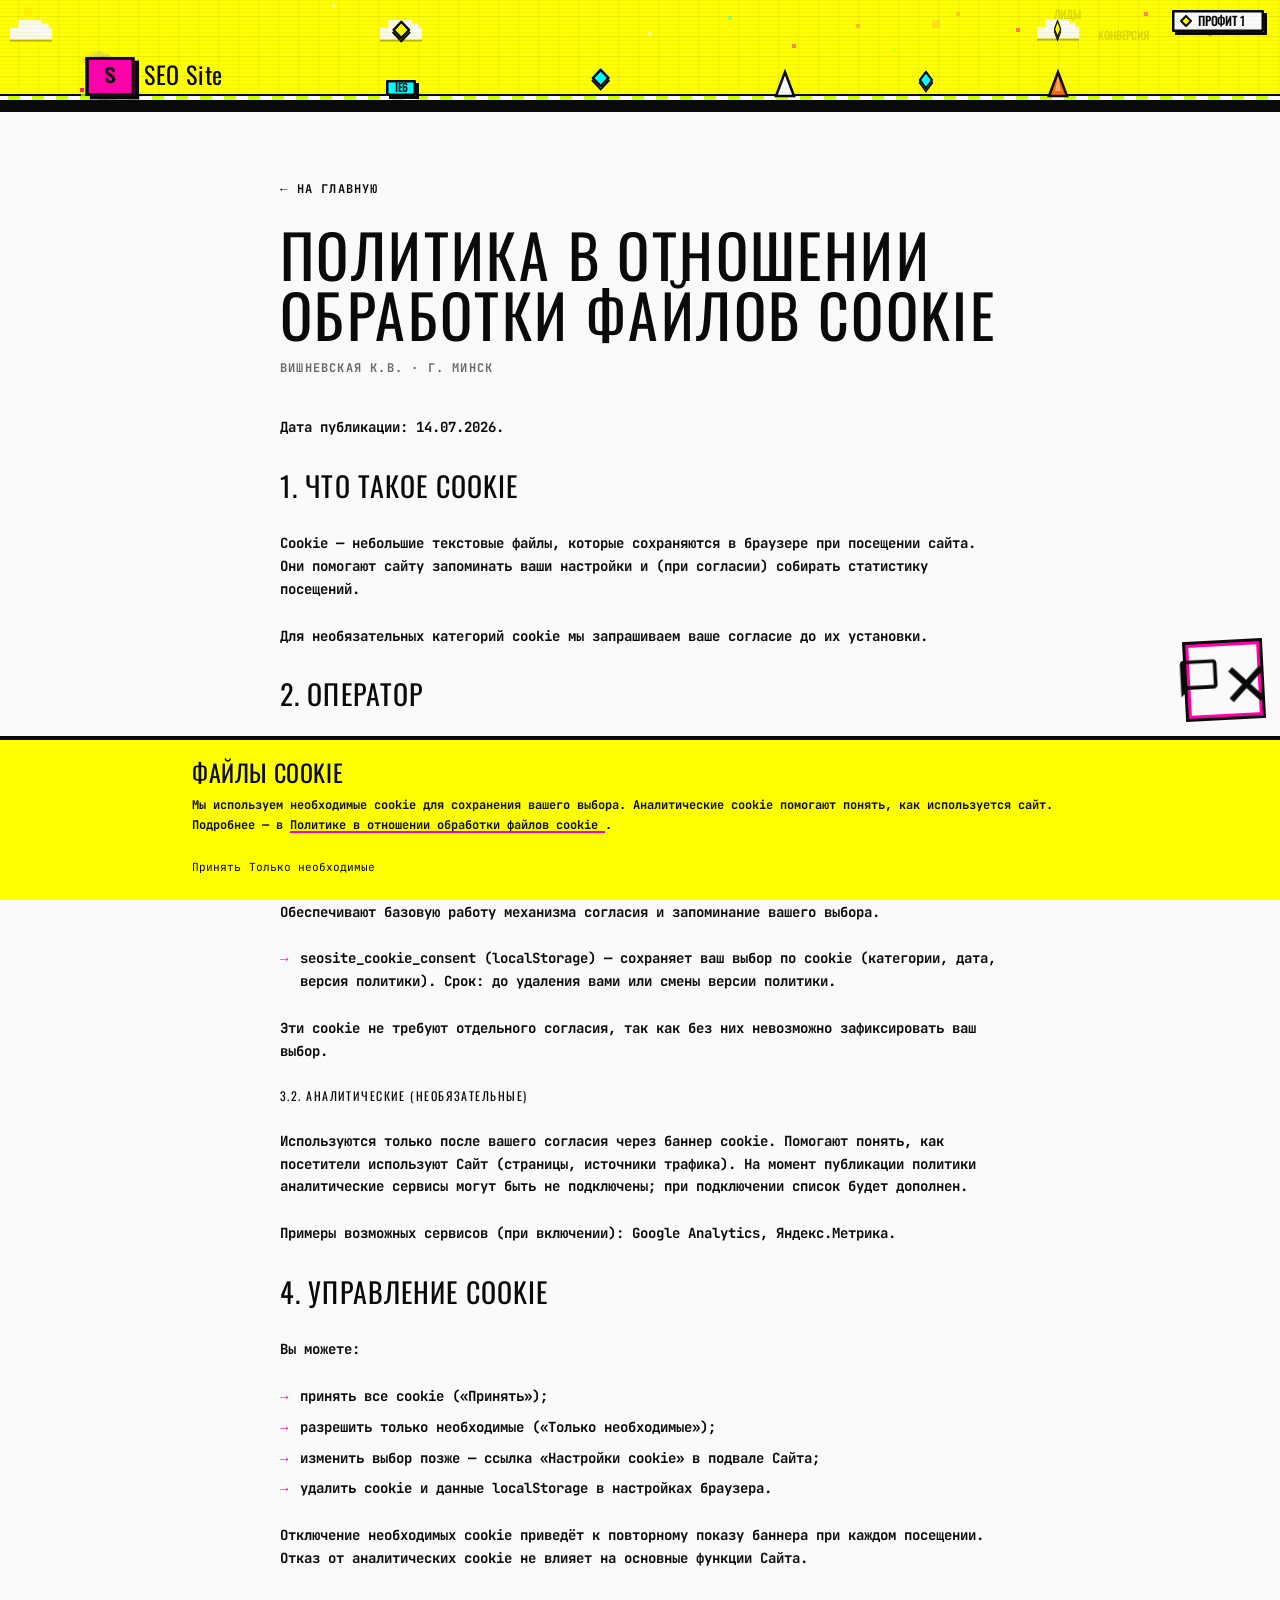
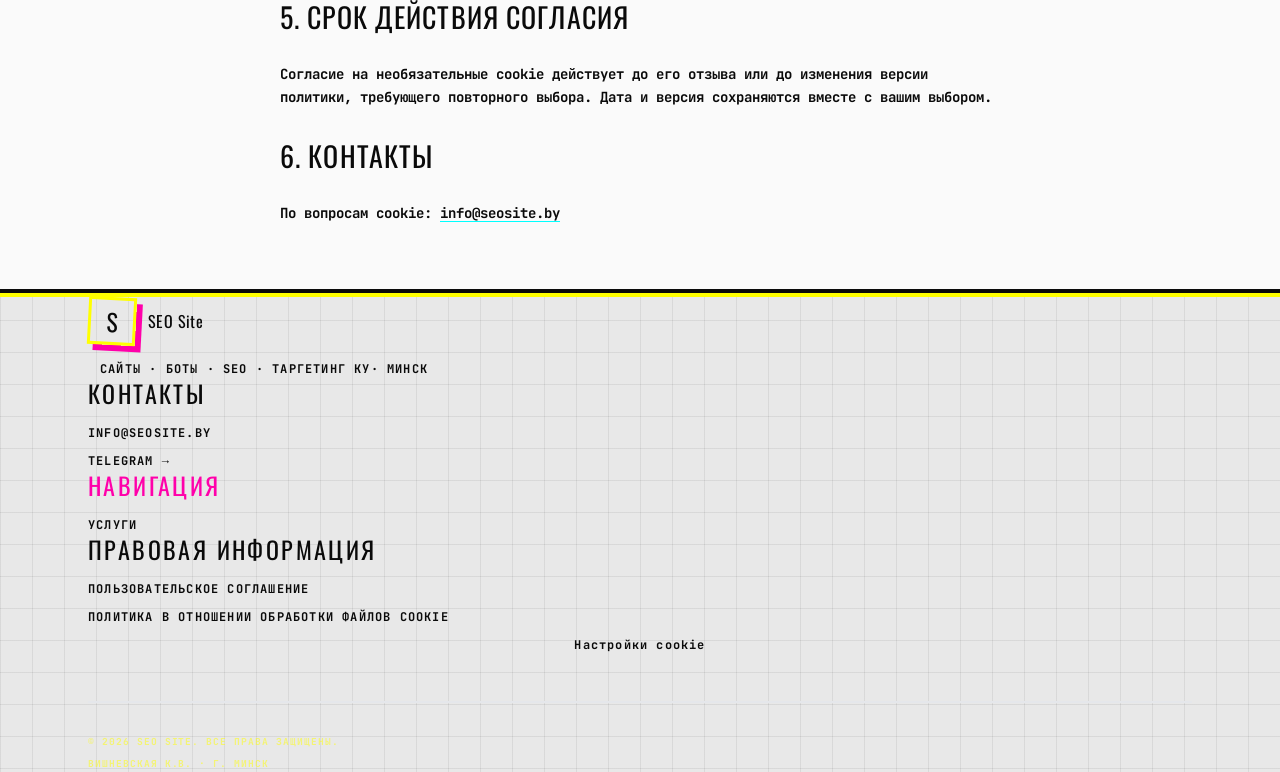
==== commit e80bbc97: "Updates" ====
--- a/cookies/index.html
+++ b/cookies/index.html
@@ -1,7 +1,13 @@
-<!DOCTYPE html><html lang="ru"> <head><meta charset="UTF-8"><meta name="viewport" content="width=device-width, initial-scale=1.0"><title>Политика cookie — SEO Site</title><meta name="description" content="Политика в отношении обработки файлов cookie на seosite.by: необходимые и аналитические cookie, управление согласием и контакты."><link rel="canonical" href="https://seosite.by/cookies"><meta name="robots" content="index, follow"><meta name="theme-color" content="#ffff00"><meta property="og:type" content="website"><meta property="og:locale" content="ru_BY"><meta property="og:site_name" content="SEO Site"><meta property="og:url" content="https://seosite.by/cookies"><meta property="og:title" content="Политика cookie — SEO Site"><meta property="og:description" content="Политика в отношении обработки файлов cookie на seosite.by: необходимые и аналитические cookie, управление согласием и контакты."><meta property="og:image" content="https://seosite.by/og.png"><meta property="og:image:width" content="1200"><meta property="og:image:height" content="630"><meta property="og:image:alt" content="Политика cookie — SEO Site"><meta name="twitter:card" content="summary_large_image"><meta name="twitter:title" content="Политика cookie — SEO Site"><meta name="twitter:description" content="Политика в отношении обработки файлов cookie на seosite.by: необходимые и аналитические cookie, управление согласием и контакты."><meta name="twitter:image" content="https://seosite.by/og.png"><link rel="icon" type="image/svg+xml" href="/favicon.svg"><link rel="icon" type="image/png" sizes="32x32" href="/favicon-32.png"><link rel="apple-touch-icon" href="/apple-touch-icon.png"><style>@font-face{font-family:Oswald;font-style:normal;font-display:swap;font-weight:400;src:url(/_astro/oswald-cyrillic-400-normal.Dakd8U79.woff2) format("woff2");unicode-range:U+0301,U+0400-045F,U+0490-0491,U+04B0-04B1,U+2116}@font-face{font-family:Oswald;font-style:normal;font-display:swap;font-weight:400;src:url(/_astro/oswald-latin-400-normal.BAFo8sP8.woff2) format("woff2");unicode-range:U+0000-00FF,U+0131,U+0152-0153,U+02BB-02BC,U+02C6,U+02DA,U+02DC,U+0304,U+0308,U+0329,U+2000-206F,U+20AC,U+2122,U+2191,U+2193,U+2212,U+2215,U+FEFF,U+FFFD}@font-face{font-family:JetBrains Mono;font-style:normal;font-display:swap;font-weight:400;src:url(/_astro/jetbrains-mono-cyrillic-400-normal.BEIGL1Tu.woff2) format("woff2");unicode-range:U+0301,U+0400-045F,U+0490-0491,U+04B0-04B1,U+2116}@font-face{font-family:JetBrains Mono;font-style:normal;font-display:swap;font-weight:400;src:url(/_astro/jetbrains-mono-latin-400-normal.V6pRDFza.woff2) format("woff2");unicode-range:U+0000-00FF,U+0131,U+0152-0153,U+02BB-02BC,U+02C6,U+02DA,U+02DC,U+0304,U+0308,U+0329,U+2000-206F,U+20AC,U+2122,U+2191,U+2193,U+2212,U+2215,U+FEFF,U+FFFD}</style><link rel="preload" href="/_astro/oswald-cyrillic-400-normal.Dakd8U79.woff2" as="font" type="font/woff2" crossorigin><link rel="preload" href="/_astro/oswald-latin-400-normal.BAFo8sP8.woff2" as="font" type="font/woff2" crossorigin><link rel="preload" href="/_astro/jetbrains-mono-cyrillic-400-normal.BEIGL1Tu.woff2" as="font" type="font/woff2" crossorigin><link rel="preload" href="/_astro/jetbrains-mono-latin-400-normal.V6pRDFza.woff2" as="font" type="font/woff2" crossorigin><style>*,:before,:after{--tw-translate-x:0;--tw-translate-y:0;--tw-rotate:0;--tw-skew-x:0;--tw-skew-y:0;--tw-scale-x:1;--tw-scale-y:1;--tw-pan-x: ;--tw-pan-y: ;--tw-pinch-zoom: ;--tw-ring-offset-shadow:0 0 #0000;--tw-ring-shadow:0 0 #0000;--tw-shadow:0 0 #0000;--tw-shadow-colored:0 0 #0000;--tw-contain-size: ;--tw-contain-layout: ;--tw-contain-paint: ;--tw-contain-style: }*,:before,:after{box-sizing:border-box;border-width:0;border-style:solid;border-color:#e5e7eb}:before,:after{--tw-content:""}html{line-height:1.5;-webkit-text-size-adjust:100%;-moz-tab-size:4;-o-tab-size:4;tab-size:4;font-family:JetBrains Mono,Courier New,monospace;font-feature-settings:normal;font-variation-settings:normal;-webkit-tap-highlight-color:transparent}body{margin:0;line-height:inherit}h1,h2,h3{font-size:inherit;font-weight:inherit}a{color:inherit;text-decoration:inherit}strong{font-weight:bolder}h1,h2,h3,p{margin:0}ul{list-style:none;margin:0;padding:0}canvas{display:block;vertical-align:middle}.pointer-events-none{pointer-events:none}.invisible{visibility:hidden}.absolute{position:absolute}.relative{position:relative}.sticky{position:sticky}.inset-0{inset:0}.top-0{top:0}.z-10{z-index:10}.z-50{z-index:50}.mx-auto{margin-left:auto;margin-right:auto}.mt-10{margin-top:2.5rem}.mt-4{margin-top:1rem}.mt-6{margin-top:1.5rem}.flex{display:flex}.inline-flex{display:inline-flex}.h-11{height:2.75rem}.h-full{height:100%}.min-h-\[112px\]{min-height:112px}.w-11{width:2.75rem}.w-full{width:100%}.max-w-3xl{max-width:48rem}.max-w-6xl{max-width:72rem}.shrink-0{flex-shrink:0}.items-end{align-items:flex-end}.items-center{align-items:center}.justify-center{justify-content:center}.gap-2{gap:.5rem}.gap-3{gap:.75rem}.space-y-6>:not([hidden])~:not([hidden]){--tw-space-y-reverse:0;margin-top:calc(1.5rem * calc(1 - var(--tw-space-y-reverse)));margin-bottom:calc(1.5rem * var(--tw-space-y-reverse))}.overflow-hidden{overflow:hidden}.border-3{border-width:3px}.border-b-4{border-bottom-width:4px}.border-brutal-black{--tw-border-opacity:1;border-color:rgb(10 10 10 / var(--tw-border-opacity, 1))}.bg-acid-yellow{--tw-bg-opacity:1;background-color:rgb(255 255 0 / var(--tw-bg-opacity, 1))}.px-4{padding-left:1rem;padding-right:1rem}.py-16{padding-top:4rem;padding-bottom:4rem}.pb-3{padding-bottom:.75rem}.pt-8{padding-top:2rem}.font-display{font-family:Oswald,Impact,sans-serif}.text-5xl{font-size:3rem;line-height:1}.text-sm{font-size:.875rem;line-height:1.25rem}.text-xl{font-size:1.25rem;line-height:1.75rem}.text-xs{font-size:.75rem;line-height:1rem}.font-bold{font-weight:700}.uppercase{text-transform:uppercase}.leading-none{line-height:1}.leading-relaxed{line-height:1.625}.tracking-wide{letter-spacing:.025em}.tracking-widest{letter-spacing:.1em}.text-brutal-black{color:#0a0a0a}.opacity-60{opacity:.6}.transition{transition-property:color,background-color,border-color,text-decoration-color,fill,stroke,opacity,box-shadow,transform,filter,backdrop-filter;transition-timing-function:cubic-bezier(.4,0,.2,1);transition-duration:.15s}.hover\:text-acid-pink:hover{color:#f0a}@media(min-width:640px){.sm\:px-6{padding-left:1.5rem;padding-right:1.5rem}.sm\:py-20{padding-top:5rem;padding-bottom:5rem}.sm\:text-2xl{font-size:1.5rem;line-height:2rem}.sm\:text-6xl{font-size:3.75rem;line-height:1}}html{scroll-padding-top:var(--header-offset, 4.5rem)}body{cursor:url(/cursors/cursor-default.svg) 6 3,default;background-image:linear-gradient(#0a0a0a12 1px,transparent 1px),linear-gradient(90deg,#0a0a0a12 1px,transparent 1px);background-size:32px 32px}a{cursor:url(/cursors/cursor-pointer.svg) 6 3,pointer}h1,h2,h3{font-family:Oswald,Impact,sans-serif;font-weight:400;letter-spacing:.04em;text-transform:uppercase}.font-display{font-weight:400}@media(prefers-reduced-motion:reduce){body{cursor:auto}}.legal-prose h2{margin-top:2rem;font-family:Oswald,Impact,sans-serif;font-weight:400;font-size:1.75rem;letter-spacing:.04em;text-transform:uppercase}.legal-prose h3{margin-top:1.25rem;font-size:.75rem;text-transform:uppercase;letter-spacing:.12em}.legal-prose p,.legal-prose li{font-weight:700}.legal-prose ul{margin-top:.75rem;list-style:none;padding-left:0}.legal-prose ul li{position:relative;padding-left:1.25rem;margin-bottom:.5rem}.legal-prose ul li:before{content:"→";position:absolute;left:0;color:#f0a}.legal-prose a{text-decoration:underline;text-decoration-color:#0ff;text-underline-offset:3px}.legal-prose a:hover{color:#f0a}</style><link rel="preload" href="/_astro/cookies.J5Fp4cP9.css" onload="this.onload=null;this.rel='stylesheet'" as="style"><noscript><link rel="stylesheet" href="/_astro/cookies.J5Fp4cP9.css"></noscript>
-</head> <body class="min-h-screen bg-brutal-gray font-sans text-brutal-black antialiased">  <header class="relative sticky top-0 z-50 flex min-h-[112px] items-end overflow-hidden border-b-4 border-brutal-black bg-acid-yellow" id="site-header" data-beasties-container> <canvas id="header-canvas" class="pointer-events-none absolute inset-0 h-full w-full" aria-hidden="true"></canvas> <div class="relative z-10 mx-auto flex w-full max-w-6xl items-center px-4 pb-3 pt-8 sm:px-6"> <a href="/" class="group flex items-center gap-3"> <span id="header-logo-mark" class="invisible flex h-11 w-11 shrink-0 items-center justify-center border-3 border-brutal-black font-display text-xl leading-none" aria-hidden="true">
+<!DOCTYPE html><html lang="ru"> <head><meta charset="UTF-8"><meta name="viewport" content="width=device-width, initial-scale=1.0"><title>Политика cookie — SEO Site</title><meta name="description" content="Политика в отношении обработки файлов cookie на seosite.by: необходимые и аналитические cookie, управление согласием и контакты."><link rel="canonical" href="https://seosite.by/cookies"><meta name="robots" content="index, follow"><meta name="theme-color" content="#ffff00"><meta property="og:type" content="website"><meta property="og:locale" content="ru_BY"><meta property="og:site_name" content="SEO Site"><meta property="og:url" content="https://seosite.by/cookies"><meta property="og:title" content="Политика cookie — SEO Site"><meta property="og:description" content="Политика в отношении обработки файлов cookie на seosite.by: необходимые и аналитические cookie, управление согласием и контакты."><meta property="og:image" content="https://seosite.by/og.png"><meta property="og:image:width" content="1200"><meta property="og:image:height" content="630"><meta property="og:image:alt" content="Политика cookie — SEO Site"><meta name="twitter:card" content="summary_large_image"><meta name="twitter:title" content="Политика cookie — SEO Site"><meta name="twitter:description" content="Политика в отношении обработки файлов cookie на seosite.by: необходимые и аналитические cookie, управление согласием и контакты."><meta name="twitter:image" content="https://seosite.by/og.png"><link rel="icon" type="image/svg+xml" href="/favicon.svg"><link rel="icon" type="image/png" sizes="32x32" href="/favicon-32.png"><link rel="apple-touch-icon" href="/apple-touch-icon.png"><style>@font-face{font-family:Oswald;font-style:normal;font-display:swap;font-weight:400;src:url(/_astro/oswald-cyrillic-400-normal.Dakd8U79.woff2) format("woff2");unicode-range:U+0301,U+0400-045F,U+0490-0491,U+04B0-04B1,U+2116}@font-face{font-family:Oswald;font-style:normal;font-display:swap;font-weight:400;src:url(/_astro/oswald-latin-400-normal.BAFo8sP8.woff2) format("woff2");unicode-range:U+0000-00FF,U+0131,U+0152-0153,U+02BB-02BC,U+02C6,U+02DA,U+02DC,U+0304,U+0308,U+0329,U+2000-206F,U+20AC,U+2122,U+2191,U+2193,U+2212,U+2215,U+FEFF,U+FFFD}@font-face{font-family:JetBrains Mono;font-style:normal;font-display:swap;font-weight:400;src:url(/_astro/jetbrains-mono-cyrillic-400-normal.BEIGL1Tu.woff2) format("woff2");unicode-range:U+0301,U+0400-045F,U+0490-0491,U+04B0-04B1,U+2116}@font-face{font-family:JetBrains Mono;font-style:normal;font-display:swap;font-weight:400;src:url(/_astro/jetbrains-mono-latin-400-normal.V6pRDFza.woff2) format("woff2");unicode-range:U+0000-00FF,U+0131,U+0152-0153,U+02BB-02BC,U+02C6,U+02DA,U+02DC,U+0304,U+0308,U+0329,U+2000-206F,U+20AC,U+2122,U+2191,U+2193,U+2212,U+2215,U+FEFF,U+FFFD}</style><link rel="preload" href="/_astro/oswald-cyrillic-400-normal.Dakd8U79.woff2" as="font" type="font/woff2" crossorigin><link rel="preload" href="/_astro/oswald-latin-400-normal.BAFo8sP8.woff2" as="font" type="font/woff2" crossorigin><link rel="preload" href="/_astro/jetbrains-mono-cyrillic-400-normal.BEIGL1Tu.woff2" as="font" type="font/woff2" crossorigin><link rel="preload" href="/_astro/jetbrains-mono-latin-400-normal.V6pRDFza.woff2" as="font" type="font/woff2" crossorigin><style>*,:before,:after{--tw-translate-x:0;--tw-translate-y:0;--tw-rotate:0;--tw-skew-x:0;--tw-skew-y:0;--tw-scale-x:1;--tw-scale-y:1;--tw-pan-x: ;--tw-pan-y: ;--tw-pinch-zoom: ;--tw-ring-offset-shadow:0 0 #0000;--tw-ring-shadow:0 0 #0000;--tw-shadow:0 0 #0000;--tw-shadow-colored:0 0 #0000;--tw-contain-size: ;--tw-contain-layout: ;--tw-contain-paint: ;--tw-contain-style: }*,:before,:after{box-sizing:border-box;border-width:0;border-style:solid;border-color:#e5e7eb}:before,:after{--tw-content:""}html{line-height:1.5;-webkit-text-size-adjust:100%;-moz-tab-size:4;-o-tab-size:4;tab-size:4;font-family:JetBrains Mono,Courier New,monospace;font-feature-settings:normal;font-variation-settings:normal;-webkit-tap-highlight-color:transparent}body{margin:0;line-height:inherit}h1,h2,h3{font-size:inherit;font-weight:inherit}a{color:inherit;text-decoration:inherit}strong{font-weight:bolder}h1,h2,h3,p{margin:0}ul{list-style:none;margin:0;padding:0}canvas{display:block;vertical-align:middle}.pointer-events-none{pointer-events:none}.invisible{visibility:hidden}.absolute{position:absolute}.relative{position:relative}.sticky{position:sticky}.inset-0{inset:0}.top-0{top:0}.z-10{z-index:10}.z-50{z-index:50}.mx-auto{margin-left:auto;margin-right:auto}.mt-10{margin-top:2.5rem}.mt-4{margin-top:1rem}.mt-6{margin-top:1.5rem}.flex{display:flex}.inline-flex{display:inline-flex}.h-11{height:2.75rem}.h-full{height:100%}.min-h-\[112px\]{min-height:112px}.w-11{width:2.75rem}.w-full{width:100%}.max-w-3xl{max-width:48rem}.max-w-6xl{max-width:72rem}.shrink-0{flex-shrink:0}.items-end{align-items:flex-end}.items-center{align-items:center}.justify-center{justify-content:center}.gap-2{gap:.5rem}.gap-3{gap:.75rem}.space-y-6>:not([hidden])~:not([hidden]){--tw-space-y-reverse:0;margin-top:calc(1.5rem * calc(1 - var(--tw-space-y-reverse)));margin-bottom:calc(1.5rem * var(--tw-space-y-reverse))}.overflow-hidden{overflow:hidden}.border-3{border-width:3px}.border-b-4{border-bottom-width:4px}.border-brutal-black{--tw-border-opacity:1;border-color:rgb(10 10 10 / var(--tw-border-opacity, 1))}.bg-acid-yellow{--tw-bg-opacity:1;background-color:rgb(255 255 0 / var(--tw-bg-opacity, 1))}.px-4{padding-left:1rem;padding-right:1rem}.py-16{padding-top:4rem;padding-bottom:4rem}.pb-3{padding-bottom:.75rem}.pt-8{padding-top:2rem}.font-display{font-family:Oswald,Impact,sans-serif}.text-5xl{font-size:3rem;line-height:1}.text-sm{font-size:.875rem;line-height:1.25rem}.text-xl{font-size:1.25rem;line-height:1.75rem}.text-xs{font-size:.75rem;line-height:1rem}.font-bold{font-weight:700}.uppercase{text-transform:uppercase}.leading-none{line-height:1}.leading-relaxed{line-height:1.625}.tracking-wide{letter-spacing:.025em}.tracking-widest{letter-spacing:.1em}.text-brutal-black{color:#0a0a0a}.opacity-60{opacity:.6}.transition{transition-property:color,background-color,border-color,text-decoration-color,fill,stroke,opacity,box-shadow,transform,filter,backdrop-filter;transition-timing-function:cubic-bezier(.4,0,.2,1);transition-duration:.15s}.hover\:text-acid-pink:hover{color:#f0a}@media(min-width:640px){.sm\:px-6{padding-left:1.5rem;padding-right:1.5rem}.sm\:py-20{padding-top:5rem;padding-bottom:5rem}.sm\:text-2xl{font-size:1.5rem;line-height:2rem}.sm\:text-6xl{font-size:3.75rem;line-height:1}}html{scroll-padding-top:var(--header-offset, 4.5rem)}body{cursor:url(/cursors/cursor-default.svg) 6 3,default;background-image:linear-gradient(#0a0a0a12 1px,transparent 1px),linear-gradient(90deg,#0a0a0a12 1px,transparent 1px);background-size:32px 32px}a{cursor:url(/cursors/cursor-pointer.svg) 6 3,pointer}h1,h2,h3{font-family:Oswald,Impact,sans-serif;font-weight:400;letter-spacing:.04em;text-transform:uppercase}.font-display{font-weight:400}@media(prefers-reduced-motion:reduce){body{cursor:auto}}#site-header{transition:opacity .6s ease}@media(prefers-reduced-motion:reduce){#site-header{transition:none}}.legal-prose h2{margin-top:2rem;font-family:Oswald,Impact,sans-serif;font-weight:400;font-size:1.75rem;letter-spacing:.04em;text-transform:uppercase}.legal-prose h3{margin-top:1.25rem;font-size:.75rem;text-transform:uppercase;letter-spacing:.12em}.legal-prose p,.legal-prose li{font-weight:700}.legal-prose ul{margin-top:.75rem;list-style:none;padding-left:0}.legal-prose ul li{position:relative;padding-left:1.25rem;margin-bottom:.5rem}.legal-prose ul li:before{content:"→";position:absolute;left:0;color:#f0a}.legal-prose a{text-decoration:underline;text-decoration-color:#0ff;text-underline-offset:3px}.legal-prose a:hover{color:#f0a}</style><link rel="preload" href="/_astro/cookies.CzkrIX73.css" onload="this.onload=null;this.rel='stylesheet'" as="style"><noscript><link rel="stylesheet" href="/_astro/cookies.CzkrIX73.css"></noscript>
+</head> <body class="min-h-screen bg-brutal-gray font-sans text-brutal-black antialiased">  <header class="header-pending relative sticky top-0 z-50 flex min-h-[112px] items-end overflow-hidden border-b-4 border-brutal-black bg-acid-yellow" id="site-header" data-beasties-container> <canvas id="header-canvas" class="pointer-events-none absolute inset-0 h-full w-full" aria-hidden="true"></canvas> <div class="relative z-10 mx-auto flex w-full max-w-6xl items-center px-4 pb-3 pt-8 sm:px-6"> <a href="/" class="group flex items-center gap-3"> <span id="header-logo-mark" class="invisible flex h-11 w-11 shrink-0 items-center justify-center border-3 border-brutal-black font-display text-xl leading-none" aria-hidden="true">
 S
-</span> <span class="font-display text-xl leading-none tracking-wide text-brutal-black sm:text-2xl">SEO Site</span> </a> </div> </header> <main class="border-b-4 border-brutal-black bg-brutal-white"> <article class="mx-auto max-w-3xl px-4 py-16 sm:px-6 sm:py-20" data-beasties-container> <a href="/" class="inline-flex items-center gap-2 text-xs font-bold uppercase tracking-widest transition hover:text-acid-pink">
+</span> <span class="font-display text-xl leading-none tracking-wide text-brutal-black sm:text-2xl">SEO Site</span> </a> </div> </header> <script>
+  // страховка: если скрипт игры не загрузился за 4 с, всё равно показываем шапку
+  setTimeout(function () {
+    var h = document.getElementById('site-header');
+    if (h) h.classList.remove('header-pending');
+  }, 4000);
+</script> <noscript><style>#site-header.header-pending { opacity: 1 !important; }</style></noscript>  <main class="border-b-4 border-brutal-black bg-brutal-white"> <article class="mx-auto max-w-3xl px-4 py-16 sm:px-6 sm:py-20" data-beasties-container> <a href="/" class="inline-flex items-center gap-2 text-xs font-bold uppercase tracking-widest transition hover:text-acid-pink">
 ← На главную
 </a> <h1 class="mt-6 font-display text-5xl leading-none sm:text-6xl">Политика в отношении обработки файлов cookie</h1> <p class="mt-4 text-xs font-bold uppercase tracking-widest opacity-60"> Вишневская К.В. · г. Минск </p> <div class="legal-prose mt-10 space-y-6 text-sm font-bold leading-relaxed">  <p>Дата публикации: 14.07.2026.</p> <h2>1. Что такое cookie</h2> <p>
 Cookie — небольшие текстовые файлы, которые сохраняются в браузере при посещении сайта.
@@ -51,4 +57,4 @@
 Принять
 </button> <button type="button" id="cookie-reject-optional" class="btn-brutal-outline !py-2 !text-[0.7rem]">
 Только необходимые
-</button> </div> </div> </div> <script type="module">const n="seosite_cookie_consent";function a(e){if(!e)return null;try{const t=JSON.parse(e);return t.version!=="1.0"||typeof t.analytics!="boolean"?null:t}catch{return null}}const o=document.getElementById("cookie-consent");function i(e){const t={necessary:!0,analytics:e,timestamp:new Date().toISOString(),version:"1.0"};localStorage.setItem(n,JSON.stringify(t)),window.dispatchEvent(new CustomEvent("cookieconsent:update",{detail:{analytics:t.analytics}}))}function c(){o?.classList.add("hidden")}function s(){o?.classList.remove("hidden")}function l(){const e=a(localStorage.getItem(n));if(e){window.dispatchEvent(new CustomEvent("cookieconsent:update",{detail:{analytics:e.analytics}}));return}s()}document.getElementById("cookie-accept-all")?.addEventListener("click",()=>{i(!0),c()});document.getElementById("cookie-reject-optional")?.addEventListener("click",()=>{i(!1),c()});document.getElementById("cookie-reopen")?.addEventListener("click",()=>{s()});l();</script> <script type="module" src="/_astro/Layout.astro_astro_type_script_index_0_lang.BQ08jWo5.js"></script> <script type="module" src="/_astro/Layout.astro_astro_type_script_index_1_lang.CeY_OnJR.js"></script> <script type="module">function u(t,n,e){return Math.min(e,Math.max(n,t))}function v(t){const n=t.getBoundingClientRect(),e=window.innerHeight,r=e*.9,o=e*.38;return u((r-n.top)/(r-o),0,1)}function m(t){const n=t.querySelectorAll(".letter"),e=n.length;if(!e)return;const r=v(t);n.forEach((o,s)=>{const d=(s+1)/e;o.classList.toggle("is-revealed",r>=d)})}let l=0,a=null;function f(){document.querySelectorAll("[data-letter-reveal]").forEach(m)}function i(){cancelAnimationFrame(l),l=requestAnimationFrame(f)}function h(){cancelAnimationFrame(l),a&&(window.removeEventListener("resize",a),a=null)}function c(){h();const t=window.matchMedia("(prefers-reduced-motion: reduce)").matches,n=document.querySelectorAll("[data-letter-reveal]");if(t){n.forEach(e=>{e.querySelectorAll(".letter").forEach(r=>{r.classList.add("is-revealed")})});return}a=i,window.addEventListener("resize",a,{passive:!0}),i()}c();window.addEventListener("scroll",i,{passive:!0});document.addEventListener("astro:page-load",c);</script> <script type="module">function i(e){document.documentElement.style.setProperty("--header-offset",`${e}px`)}function d(){const e=document.getElementById("site-header");if(!e)return;if("ResizeObserver"in window){new ResizeObserver(([n])=>{i(n.contentRect.height+8)}).observe(e);return}const t=()=>i(e.offsetHeight+8);t(),window.addEventListener("resize",t,{passive:!0}),document.addEventListener("astro:page-load",t)}function a(){return window.matchMedia("(prefers-reduced-motion: reduce)").matches}d();document.addEventListener("click",e=>{const t=e.target.closest('a[href^="#"]');if(!t)return;const n=t.getAttribute("href");if(!n||n==="#")return;const c=decodeURIComponent(n.slice(1)),r=document.getElementById(c);if(!r)return;const o=new URL(window.location.href),s=new URL(t.href);o.host!==s.host||o.pathname!==s.pathname||(e.preventDefault(),history.pushState(null,"",n),r.scrollIntoView({behavior:a()?"auto":"smooth",block:"start"}))});</script> </body> </html> +</button> </div> </div> </div> <script type="module">const n="seosite_cookie_consent";function a(e){if(!e)return null;try{const t=JSON.parse(e);return t.version!=="1.0"||typeof t.analytics!="boolean"?null:t}catch{return null}}const o=document.getElementById("cookie-consent");function i(e){const t={necessary:!0,analytics:e,timestamp:new Date().toISOString(),version:"1.0"};localStorage.setItem(n,JSON.stringify(t)),window.dispatchEvent(new CustomEvent("cookieconsent:update",{detail:{analytics:t.analytics}}))}function c(){o?.classList.add("hidden")}function s(){o?.classList.remove("hidden")}function l(){const e=a(localStorage.getItem(n));if(e){window.dispatchEvent(new CustomEvent("cookieconsent:update",{detail:{analytics:e.analytics}}));return}s()}document.getElementById("cookie-accept-all")?.addEventListener("click",()=>{i(!0),c()});document.getElementById("cookie-reject-optional")?.addEventListener("click",()=>{i(!1),c()});document.getElementById("cookie-reopen")?.addEventListener("click",()=>{s()});l();</script> <script type="module" src="/_astro/Layout.astro_astro_type_script_index_0_lang.DjEfOaJb.js"></script> <script type="module" src="/_astro/Layout.astro_astro_type_script_index_1_lang.CeY_OnJR.js"></script> <script type="module">function u(t,n,e){return Math.min(e,Math.max(n,t))}function v(t){const n=t.getBoundingClientRect(),e=window.innerHeight,r=e*.9,o=e*.38;return u((r-n.top)/(r-o),0,1)}function m(t){const n=t.querySelectorAll(".letter"),e=n.length;if(!e)return;const r=v(t);n.forEach((o,s)=>{const d=(s+1)/e;o.classList.toggle("is-revealed",r>=d)})}let l=0,a=null;function f(){document.querySelectorAll("[data-letter-reveal]").forEach(m)}function i(){cancelAnimationFrame(l),l=requestAnimationFrame(f)}function h(){cancelAnimationFrame(l),a&&(window.removeEventListener("resize",a),a=null)}function c(){h();const t=window.matchMedia("(prefers-reduced-motion: reduce)").matches,n=document.querySelectorAll("[data-letter-reveal]");if(t){n.forEach(e=>{e.querySelectorAll(".letter").forEach(r=>{r.classList.add("is-revealed")})});return}a=i,window.addEventListener("resize",a,{passive:!0}),i()}c();window.addEventListener("scroll",i,{passive:!0});document.addEventListener("astro:page-load",c);</script> <script type="module">function i(e){document.documentElement.style.setProperty("--header-offset",`${e}px`)}function d(){const e=document.getElementById("site-header");if(!e)return;if("ResizeObserver"in window){new ResizeObserver(([n])=>{i(n.contentRect.height+8)}).observe(e);return}const t=()=>i(e.offsetHeight+8);t(),window.addEventListener("resize",t,{passive:!0}),document.addEventListener("astro:page-load",t)}function a(){return window.matchMedia("(prefers-reduced-motion: reduce)").matches}d();document.addEventListener("click",e=>{const t=e.target.closest('a[href^="#"]');if(!t)return;const n=t.getAttribute("href");if(!n||n==="#")return;const c=decodeURIComponent(n.slice(1)),r=document.getElementById(c);if(!r)return;const o=new URL(window.location.href),s=new URL(t.href);o.host!==s.host||o.pathname!==s.pathname||(e.preventDefault(),history.pushState(null,"",n),r.scrollIntoView({behavior:a()?"auto":"smooth",block:"start"}))});</script> </body> </html> 
--- a/_astro/cookies.CzkrIX73.css
+++ b/_astro/cookies.CzkrIX73.css
@@ -0,0 +1 @@
+::backdrop{--tw-translate-x:0;--tw-translate-y:0;--tw-rotate:0;--tw-skew-x:0;--tw-skew-y:0;--tw-scale-x:1;--tw-scale-y:1;--tw-pan-x: ;--tw-pan-y: ;--tw-pinch-zoom: ;--tw-ring-offset-shadow:0 0 #0000;--tw-ring-shadow:0 0 #0000;--tw-shadow:0 0 #0000;--tw-shadow-colored:0 0 #0000;--tw-contain-size: ;--tw-contain-layout: ;--tw-contain-paint: ;--tw-contain-style: }hr{height:0;color:inherit;border-top-width:1px}abbr:where([title]){-webkit-text-decoration:underline dotted;text-decoration:underline dotted}b,strong{font-weight:bolder}code,kbd,samp,pre{font-family:ui-monospace,SFMono-Regular,Menlo,Monaco,Consolas,Liberation Mono,Courier New,monospace;font-feature-settings:normal;font-variation-settings:normal;font-size:1em}small{font-size:80%}sub,sup{font-size:75%;line-height:0;position:relative;vertical-align:baseline}sub{bottom:-.25em}sup{top:-.5em}table{text-indent:0;border-color:inherit;border-collapse:collapse}button,input,optgroup,select,textarea{font-family:inherit;font-feature-settings:inherit;font-variation-settings:inherit;font-size:100%;font-weight:inherit;line-height:inherit;letter-spacing:inherit;color:inherit;margin:0;padding:0}button,select{text-transform:none}button,input:where([type=button]),input:where([type=reset]),input:where([type=submit]){-webkit-appearance:button;background-color:transparent;background-image:none}:-moz-focusring{outline:auto}:-moz-ui-invalid{box-shadow:none}progress{vertical-align:baseline}::-webkit-inner-spin-button,::-webkit-outer-spin-button{height:auto}[type=search]{-webkit-appearance:textfield;outline-offset:-2px}::-webkit-search-decoration{-webkit-appearance:none}::-webkit-file-upload-button{-webkit-appearance:button;font:inherit}summary{display:list-item}fieldset{margin:0;padding:0}legend{padding:0}dialog{padding:0}textarea{resize:vertical}input::-moz-placeholder,textarea::-moz-placeholder{opacity:1;color:#9ca3af}input::placeholder,textarea::placeholder{opacity:1;color:#9ca3af}button,[role=button]{cursor:pointer}:disabled{cursor:default}img,video{max-width:100%;height:auto}[hidden]:where(:not([hidden=until-found])){display:none}.pointer-events-auto{pointer-events:auto}.static{position:static}.fixed{position:fixed}.inset-x-0{left:0;right:0}.-left-3{left:-.75rem}.-right-3{right:-.75rem}.-top-3{top:-.75rem}.bottom-0{bottom:0}.bottom-6{bottom:1.5rem}.bottom-full{bottom:100%}.right-0{right:0}.right-4{right:1rem}.z-\[100\]{z-index:100}.z-\[101\]{z-index:101}.mb-14{margin-bottom:3.5rem}.mb-2{margin-bottom:.5rem}.mb-4{margin-bottom:1rem}.mr-2{margin-right:.5rem}.mr-3{margin-right:.75rem}.mr-5{margin-right:1.25rem}.mr-6{margin-right:1.5rem}.mr-8{margin-right:2rem}.mt-1{margin-top:.25rem}.mt-12{margin-top:3rem}.mt-2{margin-top:.5rem}.mt-3{margin-top:.75rem}.mt-4{margin-top:1rem}.mt-5{margin-top:1.25rem}.block{display:block}.inline-block{display:inline-block}.inline-flex{display:inline-flex}.h-12{height:3rem}.h-20{height:5rem}.min-h-screen{min-height:100vh}.w-12{width:3rem}.w-20{width:5rem}.w-fit{width:-moz-fit-content;width:fit-content}.min-w-\[12rem\]{min-width:12rem}.max-w-3xl{max-width:48rem}.max-w-4xl{max-width:56rem}.max-w-xl{max-width:36rem}.flex-1{flex:1 1 0%}.translate-y-0{--tw-translate-y:0px;transform:translate(var(--tw-translate-x),var(--tw-translate-y)) rotate(var(--tw-rotate)) skew(var(--tw-skew-x)) skewY(var(--tw-skew-y)) scaleX(var(--tw-scale-x)) scaleY(var(--tw-scale-y))}.translate-y-3{--tw-translate-y:.75rem;transform:translate(var(--tw-translate-x),var(--tw-translate-y)) rotate(var(--tw-rotate)) skew(var(--tw-skew-x)) skewY(var(--tw-skew-y)) scaleX(var(--tw-scale-x)) scaleY(var(--tw-scale-y))}.-rotate-1{--tw-rotate:-1deg;transform:translate(var(--tw-translate-x),var(--tw-translate-y)) rotate(var(--tw-rotate)) skew(var(--tw-skew-x)) skewY(var(--tw-skew-y)) scaleX(var(--tw-scale-x)) scaleY(var(--tw-scale-y))}.-rotate-12{--tw-rotate:-12deg;transform:translate(var(--tw-translate-x),var(--tw-translate-y)) rotate(var(--tw-rotate)) skew(var(--tw-skew-x)) skewY(var(--tw-skew-y)) scaleX(var(--tw-scale-x)) scaleY(var(--tw-scale-y))}.-rotate-2{--tw-rotate:-2deg;transform:translate(var(--tw-translate-x),var(--tw-translate-y)) rotate(var(--tw-rotate)) skew(var(--tw-skew-x)) skewY(var(--tw-skew-y)) scaleX(var(--tw-scale-x)) scaleY(var(--tw-scale-y))}.-rotate-3{--tw-rotate:-3deg;transform:translate(var(--tw-translate-x),var(--tw-translate-y)) rotate(var(--tw-rotate)) skew(var(--tw-skew-x)) skewY(var(--tw-skew-y)) scaleX(var(--tw-scale-x)) scaleY(var(--tw-scale-y))}.rotate-1{--tw-rotate:1deg;transform:translate(var(--tw-translate-x),var(--tw-translate-y)) rotate(var(--tw-rotate)) skew(var(--tw-skew-x)) skewY(var(--tw-skew-y)) scaleX(var(--tw-scale-x)) scaleY(var(--tw-scale-y))}.rotate-3{--tw-rotate:3deg;transform:translate(var(--tw-translate-x),var(--tw-translate-y)) rotate(var(--tw-rotate)) skew(var(--tw-skew-x)) skewY(var(--tw-skew-y)) scaleX(var(--tw-scale-x)) scaleY(var(--tw-scale-y))}.transform{transform:translate(var(--tw-translate-x),var(--tw-translate-y)) rotate(var(--tw-rotate)) skew(var(--tw-skew-x)) skewY(var(--tw-skew-y)) scaleX(var(--tw-scale-x)) scaleY(var(--tw-scale-y))}.cursor-brutal-pointer{cursor:url(/cursors/cursor-pointer.svg) 6 3,pointer}.grid-cols-2{grid-template-columns:repeat(2,minmax(0,1fr))}.flex-col{flex-direction:column}.gap-2{gap:.5rem}.space-y-6>:not([hidden])~:not([hidden]){--tw-space-y-reverse:0;margin-top:calc(1.5rem * calc(1 - var(--tw-space-y-reverse)));margin-bottom:calc(1.5rem * var(--tw-space-y-reverse))}.border{border-width:1px}.border-t-2{border-top-width:2px}.border-t-4{border-top-width:4px}.border-acid-pink{--tw-border-opacity:1;border-color:rgb(255 0 170 / var(--tw-border-opacity, 1))}.border-acid-yellow{--tw-border-opacity:1;border-color:rgb(255 255 0 / var(--tw-border-opacity, 1))}.border-brutal-black\/40{border-color:#0a0a0a66}.\!bg-acid-pink{--tw-bg-opacity:1 !important;background-color:rgb(255 0 170 / var(--tw-bg-opacity, 1))!important}.bg-acid-orange{--tw-bg-opacity:1;background-color:rgb(255 102 0 / var(--tw-bg-opacity, 1))}.bg-brutal-gray{--tw-bg-opacity:1;background-color:rgb(232 232 232 / var(--tw-bg-opacity, 1))}.bg-brutal-white{--tw-bg-opacity:1;background-color:rgb(250 250 250 / var(--tw-bg-opacity, 1))}.p-4{padding:1rem}.p-5{padding:1.25rem}.\!py-2{padding-top:.5rem!important;padding-bottom:.5rem!important}.px-2{padding-left:.5rem;padding-right:.5rem}.py-0\.5{padding-top:.125rem;padding-bottom:.125rem}.py-1{padding-top:.25rem;padding-bottom:.25rem}.py-10{padding-top:2.5rem;padding-bottom:2.5rem}.py-16{padding-top:4rem;padding-bottom:4rem}.py-20{padding-top:5rem;padding-bottom:5rem}.py-24{padding-top:6rem;padding-bottom:6rem}.py-4{padding-top:1rem;padding-bottom:1rem}.pl-14{padding-left:3.5rem}.pl-3{padding-left:.75rem}.pt-6{padding-top:1.5rem}.font-sans{font-family:JetBrains Mono,Courier New,monospace}.\!text-\[0\.7rem\]{font-size:.7rem!important}.text-2xl{font-size:1.5rem;line-height:2rem}.text-4xl{font-size:2.25rem;line-height:2.5rem}.text-\[0\.6rem\]{font-size:.6rem}.leading-tight{line-height:1.25}.tracking-\[0\.2em\]{letter-spacing:.2em}.\!text-brutal-black{color:#0a0a0a!important}.text-acid-pink{color:#f0a}.text-acid-yellow\/50{color:#ffff0080}.underline{text-decoration-line:underline}.decoration-acid-pink{text-decoration-color:#f0a}.decoration-2{text-decoration-thickness:2px}.underline-offset-2{text-underline-offset:2px}.antialiased{-webkit-font-smoothing:antialiased;-moz-osx-font-smoothing:grayscale}.opacity-0{opacity:0}.opacity-100{opacity:1}.opacity-60{opacity:.6}.shadow{--tw-shadow:0 1px 3px 0 rgb(0 0 0 / .1), 0 1px 2px -1px rgb(0 0 0 / .1);--tw-shadow-colored:0 1px 3px 0 var(--tw-shadow-color), 0 1px 2px -1px var(--tw-shadow-color);box-shadow:var(--tw-ring-offset-shadow, 0 0 #0000),var(--tw-ring-shadow, 0 0 #0000),var(--tw-shadow)}.shadow-brutal-cyan{--tw-shadow:6px 6px 0 0 #00FFFF;--tw-shadow-colored:6px 6px 0 0 var(--tw-shadow-color);box-shadow:var(--tw-ring-offset-shadow, 0 0 #0000),var(--tw-ring-shadow, 0 0 #0000),var(--tw-shadow)}.shadow-brutal-pink{--tw-shadow:6px 6px 0 0 #FF00AA;--tw-shadow-colored:6px 6px 0 0 var(--tw-shadow-color);box-shadow:var(--tw-ring-offset-shadow, 0 0 #0000),var(--tw-ring-shadow, 0 0 #0000),var(--tw-shadow)}.transition{transition-property:color,background-color,border-color,text-decoration-color,fill,stroke,opacity,box-shadow,transform,filter,backdrop-filter;transition-timing-function:cubic-bezier(.4,0,.2,1);transition-duration:.15s}.transition-all{transition-property:all;transition-timing-function:cubic-bezier(.4,0,.2,1);transition-duration:.15s}.transition-colors{transition-property:color,background-color,border-color,text-decoration-color,fill,stroke;transition-timing-function:cubic-bezier(.4,0,.2,1);transition-duration:.15s}.duration-100{transition-duration:.1s}.duration-200{transition-duration:.2s}.hover\:translate-x-1:hover{--tw-translate-x:.25rem;transform:translate(var(--tw-translate-x),var(--tw-translate-y)) rotate(var(--tw-rotate)) skew(var(--tw-skew-x)) skewY(var(--tw-skew-y)) scaleX(var(--tw-scale-x)) scaleY(var(--tw-scale-y))}.hover\:translate-y-1:hover{--tw-translate-y:.25rem;transform:translate(var(--tw-translate-x),var(--tw-translate-y)) rotate(var(--tw-rotate)) skew(var(--tw-skew-x)) skewY(var(--tw-skew-y)) scaleX(var(--tw-scale-x)) scaleY(var(--tw-scale-y))}.hover\:text-acid-pink:hover{color:#f0a}.hover\:shadow-brutal-sm:hover{--tw-shadow:4px 4px 0 0 #0A0A0A;--tw-shadow-colored:4px 4px 0 0 var(--tw-shadow-color);box-shadow:var(--tw-ring-offset-shadow, 0 0 #0000),var(--tw-ring-shadow, 0 0 #0000),var(--tw-shadow)}.active\:translate-x-\[3px\]:active{--tw-translate-x:3px;transform:translate(var(--tw-translate-x),var(--tw-translate-y)) rotate(var(--tw-rotate)) skew(var(--tw-skew-x)) skewY(var(--tw-skew-y)) scaleX(var(--tw-scale-x)) scaleY(var(--tw-scale-y))}.active\:translate-y-\[3px\]:active{--tw-translate-y:3px;transform:translate(var(--tw-translate-x),var(--tw-translate-y)) rotate(var(--tw-rotate)) skew(var(--tw-skew-x)) skewY(var(--tw-skew-y)) scaleX(var(--tw-scale-x)) scaleY(var(--tw-scale-y))}.active\:shadow-brutal:active{--tw-shadow:6px 6px 0 0 #0A0A0A;--tw-shadow-colored:6px 6px 0 0 var(--tw-shadow-color);box-shadow:var(--tw-ring-offset-shadow, 0 0 #0000),var(--tw-ring-shadow, 0 0 #0000),var(--tw-shadow)}.group:hover .group-hover\:text-acid-pink{color:#f0a}@media not all and (min-width:640px){.max-sm\:bottom-4{bottom:1rem}.max-sm\:bottom-auto{bottom:auto}.max-sm\:right-3{right:.75rem}.max-sm\:top-0{top:0}.max-sm\:border-b-4{border-bottom-width:4px}.max-sm\:border-t-0{border-top-width:0px}}.floating-contacts-btn[data-astro-cid-pwyzc53x]{animation:fab-wiggle 4s ease-in-out infinite}.floating-contacts-ping[data-astro-cid-pwyzc53x]{animation:fab-ping 2.5s cubic-bezier(0,0,.2,1) infinite}#floating-contacts[data-astro-cid-pwyzc53x].is-open .floating-contacts-btn[data-astro-cid-pwyzc53x],#floating-contacts[data-astro-cid-pwyzc53x].is-open .floating-contacts-ping[data-astro-cid-pwyzc53x]{animation:none}#floating-contacts[data-astro-cid-pwyzc53x].is-open .floating-contacts-btn[data-astro-cid-pwyzc53x]{rotate:0deg;background-color:#ff0}.floating-contact-link[data-astro-cid-pwyzc53x]{transition:transform .15s cubic-bezier(.68,-.55,.27,1.55),opacity .15s ease,box-shadow .1s ease}@media(hover:hover)and (pointer:fine){.floating-contacts-btn[data-astro-cid-pwyzc53x]:hover{rotate:0deg;background-color:#ff0}.floating-contact-link[data-astro-cid-pwyzc53x]:hover{transform:translate(-4px,-2px);box-shadow:4px 4px #0a0a0a}}@media(pointer:coarse){.floating-contact-link[data-astro-cid-pwyzc53x]{transition:none}}@keyframes fab-wiggle{0%,82%,to{transform:rotate(-3deg) scale(1)}86%{transform:rotate(-13deg) scale(1.06)}90%{transform:rotate(7deg) scale(1.06)}94%{transform:rotate(-9deg) scale(1.03)}98%{transform:rotate(5deg) scale(1.03)}}@keyframes fab-ping{0%{transform:scale(1);opacity:.85}70%,to{transform:scale(1.55);opacity:0}}@media(prefers-reduced-motion:reduce){.floating-contacts-btn[data-astro-cid-pwyzc53x],.floating-contacts-ping[data-astro-cid-pwyzc53x]{animation:none}}input[type=text],input[type=email],input[type=tel],input[type=search],input[type=url],input[type=number],input[type=password],textarea,[contenteditable=true]{cursor:url(/cursors/cursor-text.svg) 16 16,text}.marquee-track{display:flex;width:-moz-max-content;width:max-content;animation:marquee 18s linear infinite}@keyframes marquee{0%{transform:translate(0)}to{transform:translate(-50%)}}.letter-reveal .letter-word{display:inline-block;white-space:nowrap}.letter-reveal .letter{display:inline-block;opacity:0;transform:translateY(.75em) rotate(-6deg);transition:opacity .38s cubic-bezier(.68,-.55,.27,1.55),transform .38s cubic-bezier(.68,-.55,.27,1.55);transition-delay:calc((var(--last-i, 0) - var(--i, 0)) * 55ms)}.letter-reveal .letter-space{white-space:pre}.letter-reveal .letter.is-revealed{opacity:1;transform:translateY(0) rotate(0);transition-delay:0ms}#site-header.header-pending{opacity:0}
--- a/_astro/cookies.CzkrIX73.css
+++ b/_astro/cookies.CzkrIX73.css
@@ -0,0 +1 @@
+::backdrop{--tw-translate-x:0;--tw-translate-y:0;--tw-rotate:0;--tw-skew-x:0;--tw-skew-y:0;--tw-scale-x:1;--tw-scale-y:1;--tw-pan-x: ;--tw-pan-y: ;--tw-pinch-zoom: ;--tw-ring-offset-shadow:0 0 #0000;--tw-ring-shadow:0 0 #0000;--tw-shadow:0 0 #0000;--tw-shadow-colored:0 0 #0000;--tw-contain-size: ;--tw-contain-layout: ;--tw-contain-paint: ;--tw-contain-style: }hr{height:0;color:inherit;border-top-width:1px}abbr:where([title]){-webkit-text-decoration:underline dotted;text-decoration:underline dotted}b,strong{font-weight:bolder}code,kbd,samp,pre{font-family:ui-monospace,SFMono-Regular,Menlo,Monaco,Consolas,Liberation Mono,Courier New,monospace;font-feature-settings:normal;font-variation-settings:normal;font-size:1em}small{font-size:80%}sub,sup{font-size:75%;line-height:0;position:relative;vertical-align:baseline}sub{bottom:-.25em}sup{top:-.5em}table{text-indent:0;border-color:inherit;border-collapse:collapse}button,input,optgroup,select,textarea{font-family:inherit;font-feature-settings:inherit;font-variation-settings:inherit;font-size:100%;font-weight:inherit;line-height:inherit;letter-spacing:inherit;color:inherit;margin:0;padding:0}button,select{text-transform:none}button,input:where([type=button]),input:where([type=reset]),input:where([type=submit]){-webkit-appearance:button;background-color:transparent;background-image:none}:-moz-focusring{outline:auto}:-moz-ui-invalid{box-shadow:none}progress{vertical-align:baseline}::-webkit-inner-spin-button,::-webkit-outer-spin-button{height:auto}[type=search]{-webkit-appearance:textfield;outline-offset:-2px}::-webkit-search-decoration{-webkit-appearance:none}::-webkit-file-upload-button{-webkit-appearance:button;font:inherit}summary{display:list-item}fieldset{margin:0;padding:0}legend{padding:0}dialog{padding:0}textarea{resize:vertical}input::-moz-placeholder,textarea::-moz-placeholder{opacity:1;color:#9ca3af}input::placeholder,textarea::placeholder{opacity:1;color:#9ca3af}button,[role=button]{cursor:pointer}:disabled{cursor:default}img,video{max-width:100%;height:auto}[hidden]:where(:not([hidden=until-found])){display:none}.pointer-events-auto{pointer-events:auto}.static{position:static}.fixed{position:fixed}.inset-x-0{left:0;right:0}.-left-3{left:-.75rem}.-right-3{right:-.75rem}.-top-3{top:-.75rem}.bottom-0{bottom:0}.bottom-6{bottom:1.5rem}.bottom-full{bottom:100%}.right-0{right:0}.right-4{right:1rem}.z-\[100\]{z-index:100}.z-\[101\]{z-index:101}.mb-14{margin-bottom:3.5rem}.mb-2{margin-bottom:.5rem}.mb-4{margin-bottom:1rem}.mr-2{margin-right:.5rem}.mr-3{margin-right:.75rem}.mr-5{margin-right:1.25rem}.mr-6{margin-right:1.5rem}.mr-8{margin-right:2rem}.mt-1{margin-top:.25rem}.mt-12{margin-top:3rem}.mt-2{margin-top:.5rem}.mt-3{margin-top:.75rem}.mt-4{margin-top:1rem}.mt-5{margin-top:1.25rem}.block{display:block}.inline-block{display:inline-block}.inline-flex{display:inline-flex}.h-12{height:3rem}.h-20{height:5rem}.min-h-screen{min-height:100vh}.w-12{width:3rem}.w-20{width:5rem}.w-fit{width:-moz-fit-content;width:fit-content}.min-w-\[12rem\]{min-width:12rem}.max-w-3xl{max-width:48rem}.max-w-4xl{max-width:56rem}.max-w-xl{max-width:36rem}.flex-1{flex:1 1 0%}.translate-y-0{--tw-translate-y:0px;transform:translate(var(--tw-translate-x),var(--tw-translate-y)) rotate(var(--tw-rotate)) skew(var(--tw-skew-x)) skewY(var(--tw-skew-y)) scaleX(var(--tw-scale-x)) scaleY(var(--tw-scale-y))}.translate-y-3{--tw-translate-y:.75rem;transform:translate(var(--tw-translate-x),var(--tw-translate-y)) rotate(var(--tw-rotate)) skew(var(--tw-skew-x)) skewY(var(--tw-skew-y)) scaleX(var(--tw-scale-x)) scaleY(var(--tw-scale-y))}.-rotate-1{--tw-rotate:-1deg;transform:translate(var(--tw-translate-x),var(--tw-translate-y)) rotate(var(--tw-rotate)) skew(var(--tw-skew-x)) skewY(var(--tw-skew-y)) scaleX(var(--tw-scale-x)) scaleY(var(--tw-scale-y))}.-rotate-12{--tw-rotate:-12deg;transform:translate(var(--tw-translate-x),var(--tw-translate-y)) rotate(var(--tw-rotate)) skew(var(--tw-skew-x)) skewY(var(--tw-skew-y)) scaleX(var(--tw-scale-x)) scaleY(var(--tw-scale-y))}.-rotate-2{--tw-rotate:-2deg;transform:translate(var(--tw-translate-x),var(--tw-translate-y)) rotate(var(--tw-rotate)) skew(var(--tw-skew-x)) skewY(var(--tw-skew-y)) scaleX(var(--tw-scale-x)) scaleY(var(--tw-scale-y))}.-rotate-3{--tw-rotate:-3deg;transform:translate(var(--tw-translate-x),var(--tw-translate-y)) rotate(var(--tw-rotate)) skew(var(--tw-skew-x)) skewY(var(--tw-skew-y)) scaleX(var(--tw-scale-x)) scaleY(var(--tw-scale-y))}.rotate-1{--tw-rotate:1deg;transform:translate(var(--tw-translate-x),var(--tw-translate-y)) rotate(var(--tw-rotate)) skew(var(--tw-skew-x)) skewY(var(--tw-skew-y)) scaleX(var(--tw-scale-x)) scaleY(var(--tw-scale-y))}.rotate-3{--tw-rotate:3deg;transform:translate(var(--tw-translate-x),var(--tw-translate-y)) rotate(var(--tw-rotate)) skew(var(--tw-skew-x)) skewY(var(--tw-skew-y)) scaleX(var(--tw-scale-x)) scaleY(var(--tw-scale-y))}.transform{transform:translate(var(--tw-translate-x),var(--tw-translate-y)) rotate(var(--tw-rotate)) skew(var(--tw-skew-x)) skewY(var(--tw-skew-y)) scaleX(var(--tw-scale-x)) scaleY(var(--tw-scale-y))}.cursor-brutal-pointer{cursor:url(/cursors/cursor-pointer.svg) 6 3,pointer}.grid-cols-2{grid-template-columns:repeat(2,minmax(0,1fr))}.flex-col{flex-direction:column}.gap-2{gap:.5rem}.space-y-6>:not([hidden])~:not([hidden]){--tw-space-y-reverse:0;margin-top:calc(1.5rem * calc(1 - var(--tw-space-y-reverse)));margin-bottom:calc(1.5rem * var(--tw-space-y-reverse))}.border{border-width:1px}.border-t-2{border-top-width:2px}.border-t-4{border-top-width:4px}.border-acid-pink{--tw-border-opacity:1;border-color:rgb(255 0 170 / var(--tw-border-opacity, 1))}.border-acid-yellow{--tw-border-opacity:1;border-color:rgb(255 255 0 / var(--tw-border-opacity, 1))}.border-brutal-black\/40{border-color:#0a0a0a66}.\!bg-acid-pink{--tw-bg-opacity:1 !important;background-color:rgb(255 0 170 / var(--tw-bg-opacity, 1))!important}.bg-acid-orange{--tw-bg-opacity:1;background-color:rgb(255 102 0 / var(--tw-bg-opacity, 1))}.bg-brutal-gray{--tw-bg-opacity:1;background-color:rgb(232 232 232 / var(--tw-bg-opacity, 1))}.bg-brutal-white{--tw-bg-opacity:1;background-color:rgb(250 250 250 / var(--tw-bg-opacity, 1))}.p-4{padding:1rem}.p-5{padding:1.25rem}.\!py-2{padding-top:.5rem!important;padding-bottom:.5rem!important}.px-2{padding-left:.5rem;padding-right:.5rem}.py-0\.5{padding-top:.125rem;padding-bottom:.125rem}.py-1{padding-top:.25rem;padding-bottom:.25rem}.py-10{padding-top:2.5rem;padding-bottom:2.5rem}.py-16{padding-top:4rem;padding-bottom:4rem}.py-20{padding-top:5rem;padding-bottom:5rem}.py-24{padding-top:6rem;padding-bottom:6rem}.py-4{padding-top:1rem;padding-bottom:1rem}.pl-14{padding-left:3.5rem}.pl-3{padding-left:.75rem}.pt-6{padding-top:1.5rem}.font-sans{font-family:JetBrains Mono,Courier New,monospace}.\!text-\[0\.7rem\]{font-size:.7rem!important}.text-2xl{font-size:1.5rem;line-height:2rem}.text-4xl{font-size:2.25rem;line-height:2.5rem}.text-\[0\.6rem\]{font-size:.6rem}.leading-tight{line-height:1.25}.tracking-\[0\.2em\]{letter-spacing:.2em}.\!text-brutal-black{color:#0a0a0a!important}.text-acid-pink{color:#f0a}.text-acid-yellow\/50{color:#ffff0080}.underline{text-decoration-line:underline}.decoration-acid-pink{text-decoration-color:#f0a}.decoration-2{text-decoration-thickness:2px}.underline-offset-2{text-underline-offset:2px}.antialiased{-webkit-font-smoothing:antialiased;-moz-osx-font-smoothing:grayscale}.opacity-0{opacity:0}.opacity-100{opacity:1}.opacity-60{opacity:.6}.shadow{--tw-shadow:0 1px 3px 0 rgb(0 0 0 / .1), 0 1px 2px -1px rgb(0 0 0 / .1);--tw-shadow-colored:0 1px 3px 0 var(--tw-shadow-color), 0 1px 2px -1px var(--tw-shadow-color);box-shadow:var(--tw-ring-offset-shadow, 0 0 #0000),var(--tw-ring-shadow, 0 0 #0000),var(--tw-shadow)}.shadow-brutal-cyan{--tw-shadow:6px 6px 0 0 #00FFFF;--tw-shadow-colored:6px 6px 0 0 var(--tw-shadow-color);box-shadow:var(--tw-ring-offset-shadow, 0 0 #0000),var(--tw-ring-shadow, 0 0 #0000),var(--tw-shadow)}.shadow-brutal-pink{--tw-shadow:6px 6px 0 0 #FF00AA;--tw-shadow-colored:6px 6px 0 0 var(--tw-shadow-color);box-shadow:var(--tw-ring-offset-shadow, 0 0 #0000),var(--tw-ring-shadow, 0 0 #0000),var(--tw-shadow)}.transition{transition-property:color,background-color,border-color,text-decoration-color,fill,stroke,opacity,box-shadow,transform,filter,backdrop-filter;transition-timing-function:cubic-bezier(.4,0,.2,1);transition-duration:.15s}.transition-all{transition-property:all;transition-timing-function:cubic-bezier(.4,0,.2,1);transition-duration:.15s}.transition-colors{transition-property:color,background-color,border-color,text-decoration-color,fill,stroke;transition-timing-function:cubic-bezier(.4,0,.2,1);transition-duration:.15s}.duration-100{transition-duration:.1s}.duration-200{transition-duration:.2s}.hover\:translate-x-1:hover{--tw-translate-x:.25rem;transform:translate(var(--tw-translate-x),var(--tw-translate-y)) rotate(var(--tw-rotate)) skew(var(--tw-skew-x)) skewY(var(--tw-skew-y)) scaleX(var(--tw-scale-x)) scaleY(var(--tw-scale-y))}.hover\:translate-y-1:hover{--tw-translate-y:.25rem;transform:translate(var(--tw-translate-x),var(--tw-translate-y)) rotate(var(--tw-rotate)) skew(var(--tw-skew-x)) skewY(var(--tw-skew-y)) scaleX(var(--tw-scale-x)) scaleY(var(--tw-scale-y))}.hover\:text-acid-pink:hover{color:#f0a}.hover\:shadow-brutal-sm:hover{--tw-shadow:4px 4px 0 0 #0A0A0A;--tw-shadow-colored:4px 4px 0 0 var(--tw-shadow-color);box-shadow:var(--tw-ring-offset-shadow, 0 0 #0000),var(--tw-ring-shadow, 0 0 #0000),var(--tw-shadow)}.active\:translate-x-\[3px\]:active{--tw-translate-x:3px;transform:translate(var(--tw-translate-x),var(--tw-translate-y)) rotate(var(--tw-rotate)) skew(var(--tw-skew-x)) skewY(var(--tw-skew-y)) scaleX(var(--tw-scale-x)) scaleY(var(--tw-scale-y))}.active\:translate-y-\[3px\]:active{--tw-translate-y:3px;transform:translate(var(--tw-translate-x),var(--tw-translate-y)) rotate(var(--tw-rotate)) skew(var(--tw-skew-x)) skewY(var(--tw-skew-y)) scaleX(var(--tw-scale-x)) scaleY(var(--tw-scale-y))}.active\:shadow-brutal:active{--tw-shadow:6px 6px 0 0 #0A0A0A;--tw-shadow-colored:6px 6px 0 0 var(--tw-shadow-color);box-shadow:var(--tw-ring-offset-shadow, 0 0 #0000),var(--tw-ring-shadow, 0 0 #0000),var(--tw-shadow)}.group:hover .group-hover\:text-acid-pink{color:#f0a}@media not all and (min-width:640px){.max-sm\:bottom-4{bottom:1rem}.max-sm\:bottom-auto{bottom:auto}.max-sm\:right-3{right:.75rem}.max-sm\:top-0{top:0}.max-sm\:border-b-4{border-bottom-width:4px}.max-sm\:border-t-0{border-top-width:0px}}.floating-contacts-btn[data-astro-cid-pwyzc53x]{animation:fab-wiggle 4s ease-in-out infinite}.floating-contacts-ping[data-astro-cid-pwyzc53x]{animation:fab-ping 2.5s cubic-bezier(0,0,.2,1) infinite}#floating-contacts[data-astro-cid-pwyzc53x].is-open .floating-contacts-btn[data-astro-cid-pwyzc53x],#floating-contacts[data-astro-cid-pwyzc53x].is-open .floating-contacts-ping[data-astro-cid-pwyzc53x]{animation:none}#floating-contacts[data-astro-cid-pwyzc53x].is-open .floating-contacts-btn[data-astro-cid-pwyzc53x]{rotate:0deg;background-color:#ff0}.floating-contact-link[data-astro-cid-pwyzc53x]{transition:transform .15s cubic-bezier(.68,-.55,.27,1.55),opacity .15s ease,box-shadow .1s ease}@media(hover:hover)and (pointer:fine){.floating-contacts-btn[data-astro-cid-pwyzc53x]:hover{rotate:0deg;background-color:#ff0}.floating-contact-link[data-astro-cid-pwyzc53x]:hover{transform:translate(-4px,-2px);box-shadow:4px 4px #0a0a0a}}@media(pointer:coarse){.floating-contact-link[data-astro-cid-pwyzc53x]{transition:none}}@keyframes fab-wiggle{0%,82%,to{transform:rotate(-3deg) scale(1)}86%{transform:rotate(-13deg) scale(1.06)}90%{transform:rotate(7deg) scale(1.06)}94%{transform:rotate(-9deg) scale(1.03)}98%{transform:rotate(5deg) scale(1.03)}}@keyframes fab-ping{0%{transform:scale(1);opacity:.85}70%,to{transform:scale(1.55);opacity:0}}@media(prefers-reduced-motion:reduce){.floating-contacts-btn[data-astro-cid-pwyzc53x],.floating-contacts-ping[data-astro-cid-pwyzc53x]{animation:none}}input[type=text],input[type=email],input[type=tel],input[type=search],input[type=url],input[type=number],input[type=password],textarea,[contenteditable=true]{cursor:url(/cursors/cursor-text.svg) 16 16,text}.marquee-track{display:flex;width:-moz-max-content;width:max-content;animation:marquee 18s linear infinite}@keyframes marquee{0%{transform:translate(0)}to{transform:translate(-50%)}}.letter-reveal .letter-word{display:inline-block;white-space:nowrap}.letter-reveal .letter{display:inline-block;opacity:0;transform:translateY(.75em) rotate(-6deg);transition:opacity .38s cubic-bezier(.68,-.55,.27,1.55),transform .38s cubic-bezier(.68,-.55,.27,1.55);transition-delay:calc((var(--last-i, 0) - var(--i, 0)) * 55ms)}.letter-reveal .letter-space{white-space:pre}.letter-reveal .letter.is-revealed{opacity:1;transform:translateY(0) rotate(0);transition-delay:0ms}#site-header.header-pending{opacity:0}
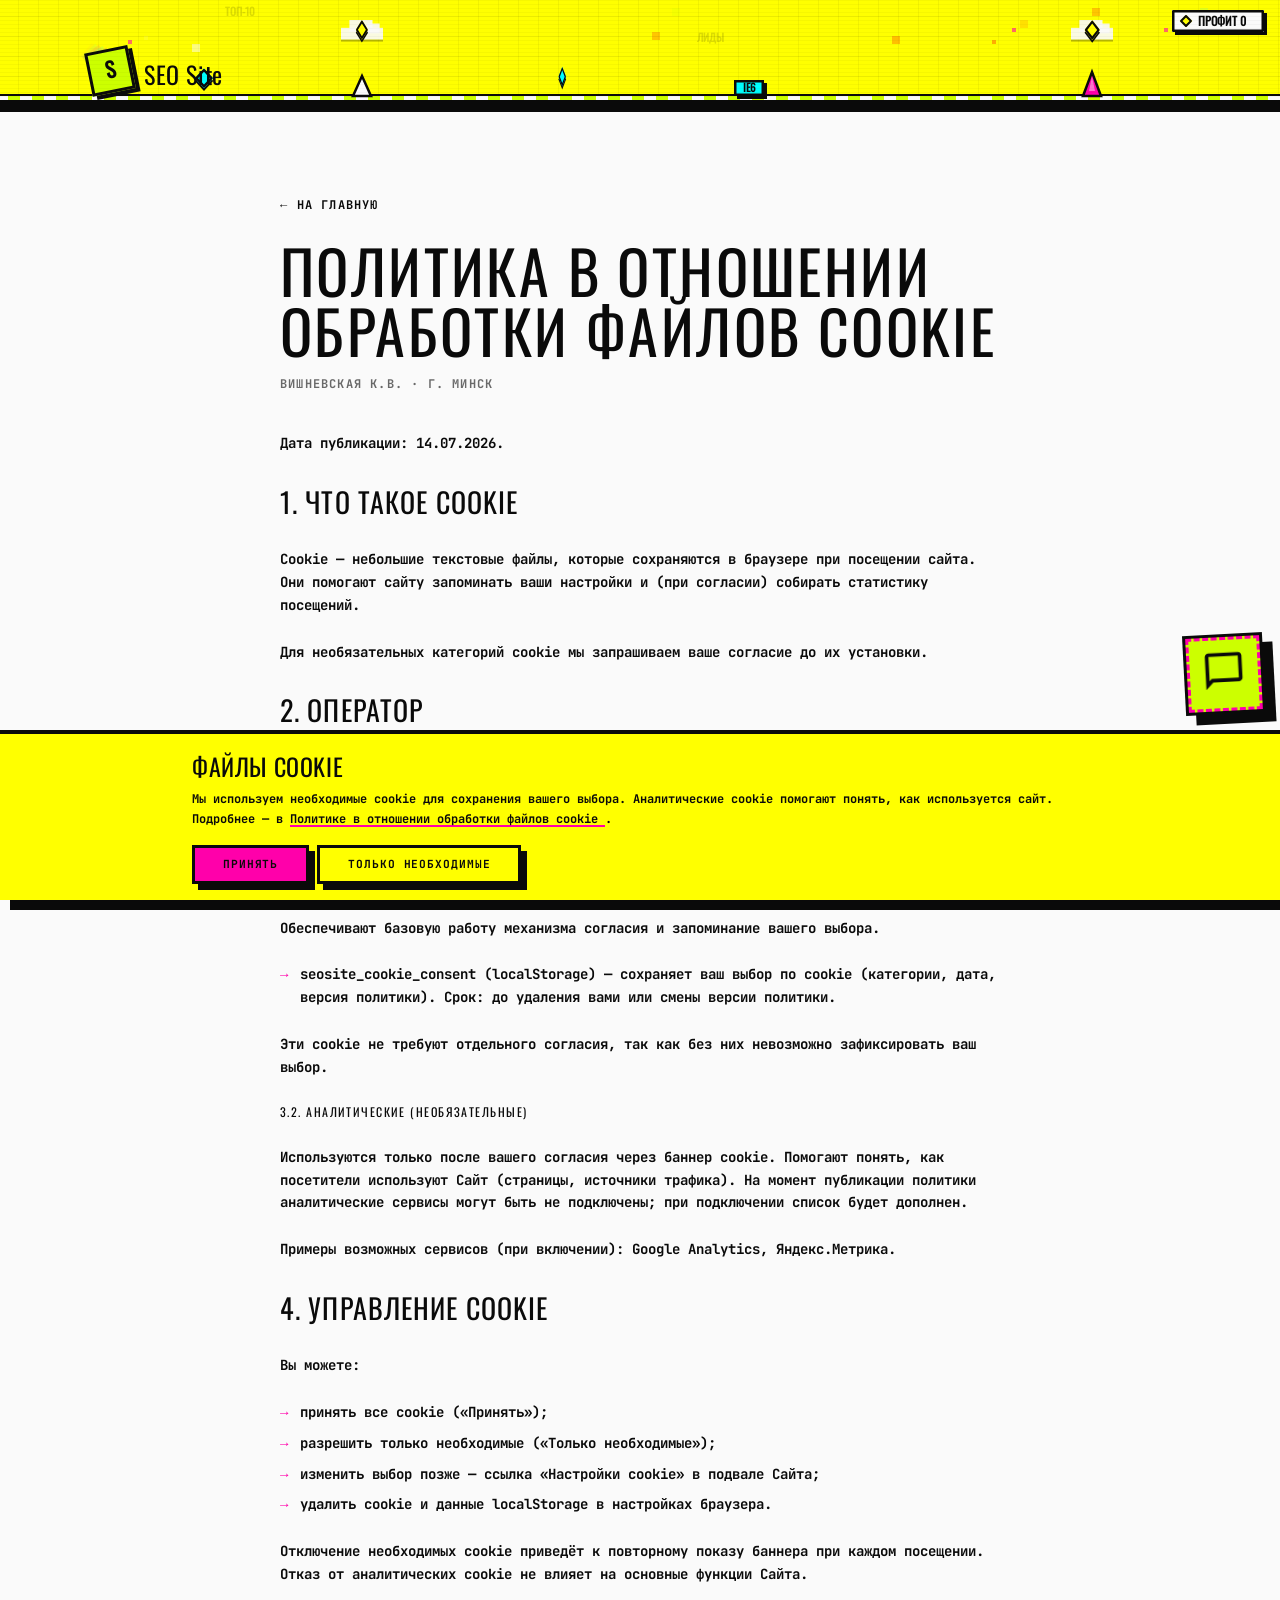
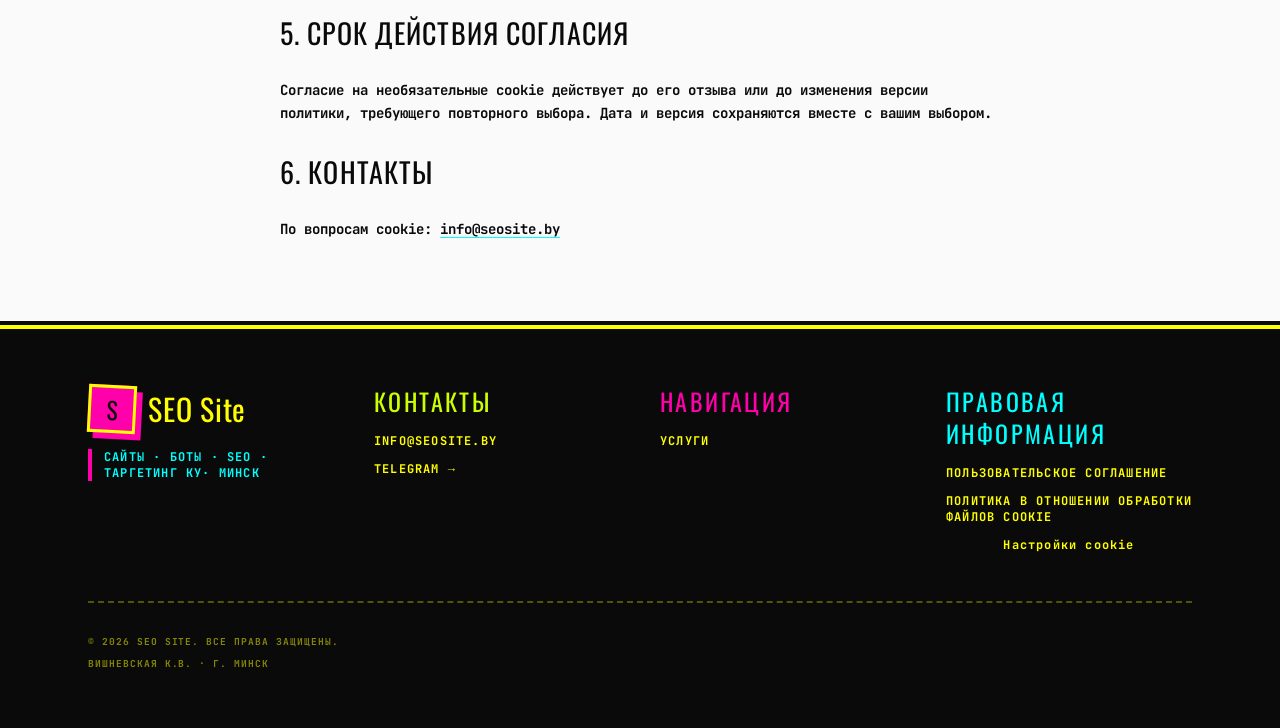
==== commit 966a190e: "Updates" ====
--- a/cookies/index.html
+++ b/cookies/index.html
@@ -1,13 +1,7 @@
-<!DOCTYPE html><html lang="ru"> <head><meta charset="UTF-8"><meta name="viewport" content="width=device-width, initial-scale=1.0"><title>Политика cookie — SEO Site</title><meta name="description" content="Политика в отношении обработки файлов cookie на seosite.by: необходимые и аналитические cookie, управление согласием и контакты."><link rel="canonical" href="https://seosite.by/cookies"><meta name="robots" content="index, follow"><meta name="theme-color" content="#ffff00"><meta property="og:type" content="website"><meta property="og:locale" content="ru_BY"><meta property="og:site_name" content="SEO Site"><meta property="og:url" content="https://seosite.by/cookies"><meta property="og:title" content="Политика cookie — SEO Site"><meta property="og:description" content="Политика в отношении обработки файлов cookie на seosite.by: необходимые и аналитические cookie, управление согласием и контакты."><meta property="og:image" content="https://seosite.by/og.png"><meta property="og:image:width" content="1200"><meta property="og:image:height" content="630"><meta property="og:image:alt" content="Политика cookie — SEO Site"><meta name="twitter:card" content="summary_large_image"><meta name="twitter:title" content="Политика cookie — SEO Site"><meta name="twitter:description" content="Политика в отношении обработки файлов cookie на seosite.by: необходимые и аналитические cookie, управление согласием и контакты."><meta name="twitter:image" content="https://seosite.by/og.png"><link rel="icon" type="image/svg+xml" href="/favicon.svg"><link rel="icon" type="image/png" sizes="32x32" href="/favicon-32.png"><link rel="apple-touch-icon" href="/apple-touch-icon.png"><style>@font-face{font-family:Oswald;font-style:normal;font-display:swap;font-weight:400;src:url(/_astro/oswald-cyrillic-400-normal.Dakd8U79.woff2) format("woff2");unicode-range:U+0301,U+0400-045F,U+0490-0491,U+04B0-04B1,U+2116}@font-face{font-family:Oswald;font-style:normal;font-display:swap;font-weight:400;src:url(/_astro/oswald-latin-400-normal.BAFo8sP8.woff2) format("woff2");unicode-range:U+0000-00FF,U+0131,U+0152-0153,U+02BB-02BC,U+02C6,U+02DA,U+02DC,U+0304,U+0308,U+0329,U+2000-206F,U+20AC,U+2122,U+2191,U+2193,U+2212,U+2215,U+FEFF,U+FFFD}@font-face{font-family:JetBrains Mono;font-style:normal;font-display:swap;font-weight:400;src:url(/_astro/jetbrains-mono-cyrillic-400-normal.BEIGL1Tu.woff2) format("woff2");unicode-range:U+0301,U+0400-045F,U+0490-0491,U+04B0-04B1,U+2116}@font-face{font-family:JetBrains Mono;font-style:normal;font-display:swap;font-weight:400;src:url(/_astro/jetbrains-mono-latin-400-normal.V6pRDFza.woff2) format("woff2");unicode-range:U+0000-00FF,U+0131,U+0152-0153,U+02BB-02BC,U+02C6,U+02DA,U+02DC,U+0304,U+0308,U+0329,U+2000-206F,U+20AC,U+2122,U+2191,U+2193,U+2212,U+2215,U+FEFF,U+FFFD}</style><link rel="preload" href="/_astro/oswald-cyrillic-400-normal.Dakd8U79.woff2" as="font" type="font/woff2" crossorigin><link rel="preload" href="/_astro/oswald-latin-400-normal.BAFo8sP8.woff2" as="font" type="font/woff2" crossorigin><link rel="preload" href="/_astro/jetbrains-mono-cyrillic-400-normal.BEIGL1Tu.woff2" as="font" type="font/woff2" crossorigin><link rel="preload" href="/_astro/jetbrains-mono-latin-400-normal.V6pRDFza.woff2" as="font" type="font/woff2" crossorigin><style>*,:before,:after{--tw-translate-x:0;--tw-translate-y:0;--tw-rotate:0;--tw-skew-x:0;--tw-skew-y:0;--tw-scale-x:1;--tw-scale-y:1;--tw-pan-x: ;--tw-pan-y: ;--tw-pinch-zoom: ;--tw-ring-offset-shadow:0 0 #0000;--tw-ring-shadow:0 0 #0000;--tw-shadow:0 0 #0000;--tw-shadow-colored:0 0 #0000;--tw-contain-size: ;--tw-contain-layout: ;--tw-contain-paint: ;--tw-contain-style: }*,:before,:after{box-sizing:border-box;border-width:0;border-style:solid;border-color:#e5e7eb}:before,:after{--tw-content:""}html{line-height:1.5;-webkit-text-size-adjust:100%;-moz-tab-size:4;-o-tab-size:4;tab-size:4;font-family:JetBrains Mono,Courier New,monospace;font-feature-settings:normal;font-variation-settings:normal;-webkit-tap-highlight-color:transparent}body{margin:0;line-height:inherit}h1,h2,h3{font-size:inherit;font-weight:inherit}a{color:inherit;text-decoration:inherit}strong{font-weight:bolder}h1,h2,h3,p{margin:0}ul{list-style:none;margin:0;padding:0}canvas{display:block;vertical-align:middle}.pointer-events-none{pointer-events:none}.invisible{visibility:hidden}.absolute{position:absolute}.relative{position:relative}.sticky{position:sticky}.inset-0{inset:0}.top-0{top:0}.z-10{z-index:10}.z-50{z-index:50}.mx-auto{margin-left:auto;margin-right:auto}.mt-10{margin-top:2.5rem}.mt-4{margin-top:1rem}.mt-6{margin-top:1.5rem}.flex{display:flex}.inline-flex{display:inline-flex}.h-11{height:2.75rem}.h-full{height:100%}.min-h-\[112px\]{min-height:112px}.w-11{width:2.75rem}.w-full{width:100%}.max-w-3xl{max-width:48rem}.max-w-6xl{max-width:72rem}.shrink-0{flex-shrink:0}.items-end{align-items:flex-end}.items-center{align-items:center}.justify-center{justify-content:center}.gap-2{gap:.5rem}.gap-3{gap:.75rem}.space-y-6>:not([hidden])~:not([hidden]){--tw-space-y-reverse:0;margin-top:calc(1.5rem * calc(1 - var(--tw-space-y-reverse)));margin-bottom:calc(1.5rem * var(--tw-space-y-reverse))}.overflow-hidden{overflow:hidden}.border-3{border-width:3px}.border-b-4{border-bottom-width:4px}.border-brutal-black{--tw-border-opacity:1;border-color:rgb(10 10 10 / var(--tw-border-opacity, 1))}.bg-acid-yellow{--tw-bg-opacity:1;background-color:rgb(255 255 0 / var(--tw-bg-opacity, 1))}.px-4{padding-left:1rem;padding-right:1rem}.py-16{padding-top:4rem;padding-bottom:4rem}.pb-3{padding-bottom:.75rem}.pt-8{padding-top:2rem}.font-display{font-family:Oswald,Impact,sans-serif}.text-5xl{font-size:3rem;line-height:1}.text-sm{font-size:.875rem;line-height:1.25rem}.text-xl{font-size:1.25rem;line-height:1.75rem}.text-xs{font-size:.75rem;line-height:1rem}.font-bold{font-weight:700}.uppercase{text-transform:uppercase}.leading-none{line-height:1}.leading-relaxed{line-height:1.625}.tracking-wide{letter-spacing:.025em}.tracking-widest{letter-spacing:.1em}.text-brutal-black{color:#0a0a0a}.opacity-60{opacity:.6}.transition{transition-property:color,background-color,border-color,text-decoration-color,fill,stroke,opacity,box-shadow,transform,filter,backdrop-filter;transition-timing-function:cubic-bezier(.4,0,.2,1);transition-duration:.15s}.hover\:text-acid-pink:hover{color:#f0a}@media(min-width:640px){.sm\:px-6{padding-left:1.5rem;padding-right:1.5rem}.sm\:py-20{padding-top:5rem;padding-bottom:5rem}.sm\:text-2xl{font-size:1.5rem;line-height:2rem}.sm\:text-6xl{font-size:3.75rem;line-height:1}}html{scroll-padding-top:var(--header-offset, 4.5rem)}body{cursor:url(/cursors/cursor-default.svg) 6 3,default;background-image:linear-gradient(#0a0a0a12 1px,transparent 1px),linear-gradient(90deg,#0a0a0a12 1px,transparent 1px);background-size:32px 32px}a{cursor:url(/cursors/cursor-pointer.svg) 6 3,pointer}h1,h2,h3{font-family:Oswald,Impact,sans-serif;font-weight:400;letter-spacing:.04em;text-transform:uppercase}.font-display{font-weight:400}@media(prefers-reduced-motion:reduce){body{cursor:auto}}#site-header{transition:opacity .6s ease}@media(prefers-reduced-motion:reduce){#site-header{transition:none}}.legal-prose h2{margin-top:2rem;font-family:Oswald,Impact,sans-serif;font-weight:400;font-size:1.75rem;letter-spacing:.04em;text-transform:uppercase}.legal-prose h3{margin-top:1.25rem;font-size:.75rem;text-transform:uppercase;letter-spacing:.12em}.legal-prose p,.legal-prose li{font-weight:700}.legal-prose ul{margin-top:.75rem;list-style:none;padding-left:0}.legal-prose ul li{position:relative;padding-left:1.25rem;margin-bottom:.5rem}.legal-prose ul li:before{content:"→";position:absolute;left:0;color:#f0a}.legal-prose a{text-decoration:underline;text-decoration-color:#0ff;text-underline-offset:3px}.legal-prose a:hover{color:#f0a}</style><link rel="preload" href="/_astro/cookies.CzkrIX73.css" onload="this.onload=null;this.rel='stylesheet'" as="style"><noscript><link rel="stylesheet" href="/_astro/cookies.CzkrIX73.css"></noscript>
+<!DOCTYPE html><html lang="ru"> <head><meta charset="UTF-8"><meta name="viewport" content="width=device-width, initial-scale=1.0"><title>Политика cookie — SEO Site</title><meta name="description" content="Политика в отношении обработки файлов cookie на seosite.by: необходимые и аналитические cookie, управление согласием и контакты."><link rel="canonical" href="https://seosite.by/cookies"><meta name="robots" content="index, follow"><meta name="theme-color" content="#ffff00"><meta property="og:type" content="website"><meta property="og:locale" content="ru_BY"><meta property="og:site_name" content="SEO Site"><meta property="og:url" content="https://seosite.by/cookies"><meta property="og:title" content="Политика cookie — SEO Site"><meta property="og:description" content="Политика в отношении обработки файлов cookie на seosite.by: необходимые и аналитические cookie, управление согласием и контакты."><meta property="og:image" content="https://seosite.by/og.png"><meta property="og:image:width" content="1200"><meta property="og:image:height" content="630"><meta property="og:image:alt" content="Политика cookie — SEO Site"><meta name="twitter:card" content="summary_large_image"><meta name="twitter:title" content="Политика cookie — SEO Site"><meta name="twitter:description" content="Политика в отношении обработки файлов cookie на seosite.by: необходимые и аналитические cookie, управление согласием и контакты."><meta name="twitter:image" content="https://seosite.by/og.png"><link rel="icon" type="image/svg+xml" href="/favicon.svg"><link rel="icon" type="image/png" sizes="32x32" href="/favicon-32.png"><link rel="apple-touch-icon" href="/apple-touch-icon.png"><style>@font-face{font-family:Oswald;font-style:normal;font-display:swap;font-weight:400;src:url(/_astro/oswald-cyrillic-400-normal.Dakd8U79.woff2) format("woff2");unicode-range:U+0301,U+0400-045F,U+0490-0491,U+04B0-04B1,U+2116}@font-face{font-family:Oswald;font-style:normal;font-display:swap;font-weight:400;src:url(/_astro/oswald-latin-400-normal.BAFo8sP8.woff2) format("woff2");unicode-range:U+0000-00FF,U+0131,U+0152-0153,U+02BB-02BC,U+02C6,U+02DA,U+02DC,U+0304,U+0308,U+0329,U+2000-206F,U+20AC,U+2122,U+2191,U+2193,U+2212,U+2215,U+FEFF,U+FFFD}@font-face{font-family:JetBrains Mono;font-style:normal;font-display:swap;font-weight:400;src:url(/_astro/jetbrains-mono-cyrillic-400-normal.BEIGL1Tu.woff2) format("woff2");unicode-range:U+0301,U+0400-045F,U+0490-0491,U+04B0-04B1,U+2116}@font-face{font-family:JetBrains Mono;font-style:normal;font-display:swap;font-weight:400;src:url(/_astro/jetbrains-mono-latin-400-normal.V6pRDFza.woff2) format("woff2");unicode-range:U+0000-00FF,U+0131,U+0152-0153,U+02BB-02BC,U+02C6,U+02DA,U+02DC,U+0304,U+0308,U+0329,U+2000-206F,U+20AC,U+2122,U+2191,U+2193,U+2212,U+2215,U+FEFF,U+FFFD}</style><link rel="preload" href="/_astro/oswald-cyrillic-400-normal.Dakd8U79.woff2" as="font" type="font/woff2" crossorigin><link rel="preload" href="/_astro/oswald-latin-400-normal.BAFo8sP8.woff2" as="font" type="font/woff2" crossorigin><link rel="preload" href="/_astro/jetbrains-mono-cyrillic-400-normal.BEIGL1Tu.woff2" as="font" type="font/woff2" crossorigin><link rel="preload" href="/_astro/jetbrains-mono-latin-400-normal.V6pRDFza.woff2" as="font" type="font/woff2" crossorigin><style>*,:before,:after{--tw-translate-x:0;--tw-translate-y:0;--tw-rotate:0;--tw-skew-x:0;--tw-skew-y:0;--tw-scale-x:1;--tw-scale-y:1;--tw-pan-x: ;--tw-pan-y: ;--tw-pinch-zoom: ;--tw-ring-offset-shadow:0 0 #0000;--tw-ring-shadow:0 0 #0000;--tw-shadow:0 0 #0000;--tw-shadow-colored:0 0 #0000;--tw-contain-size: ;--tw-contain-layout: ;--tw-contain-paint: ;--tw-contain-style: }*,:before,:after{box-sizing:border-box;border-width:0;border-style:solid;border-color:#e5e7eb}:before,:after{--tw-content:""}html{line-height:1.5;-webkit-text-size-adjust:100%;-moz-tab-size:4;-o-tab-size:4;tab-size:4;font-family:JetBrains Mono,Courier New,monospace;font-feature-settings:normal;font-variation-settings:normal;-webkit-tap-highlight-color:transparent}body{margin:0;line-height:inherit}h1,h2,h3{font-size:inherit;font-weight:inherit}a{color:inherit;text-decoration:inherit}strong{font-weight:bolder}h1,h2,h3,p{margin:0}ul{list-style:none;margin:0;padding:0}canvas{display:block;vertical-align:middle}.pointer-events-none{pointer-events:none}.invisible{visibility:hidden}.absolute{position:absolute}.relative{position:relative}.sticky{position:sticky}.inset-0{inset:0}.top-0{top:0}.z-10{z-index:10}.z-50{z-index:50}.mx-auto{margin-left:auto;margin-right:auto}.mt-10{margin-top:2.5rem}.mt-4{margin-top:1rem}.mt-6{margin-top:1.5rem}.flex{display:flex}.inline-flex{display:inline-flex}.h-11{height:2.75rem}.h-full{height:100%}.min-h-\[112px\]{min-height:112px}.w-11{width:2.75rem}.w-full{width:100%}.max-w-3xl{max-width:48rem}.max-w-6xl{max-width:72rem}.shrink-0{flex-shrink:0}.items-end{align-items:flex-end}.items-center{align-items:center}.justify-center{justify-content:center}.gap-2{gap:.5rem}.gap-3{gap:.75rem}.space-y-6>:not([hidden])~:not([hidden]){--tw-space-y-reverse:0;margin-top:calc(1.5rem * calc(1 - var(--tw-space-y-reverse)));margin-bottom:calc(1.5rem * var(--tw-space-y-reverse))}.overflow-hidden{overflow:hidden}.border-3{border-width:3px}.border-b-4{border-bottom-width:4px}.border-brutal-black{--tw-border-opacity:1;border-color:rgb(10 10 10 / var(--tw-border-opacity, 1))}.bg-acid-yellow{--tw-bg-opacity:1;background-color:rgb(255 255 0 / var(--tw-bg-opacity, 1))}.px-4{padding-left:1rem;padding-right:1rem}.py-16{padding-top:4rem;padding-bottom:4rem}.pb-3{padding-bottom:.75rem}.pt-8{padding-top:2rem}.font-display{font-family:Oswald,Impact,sans-serif}.text-5xl{font-size:3rem;line-height:1}.text-sm{font-size:.875rem;line-height:1.25rem}.text-xl{font-size:1.25rem;line-height:1.75rem}.text-xs{font-size:.75rem;line-height:1rem}.font-bold{font-weight:700}.uppercase{text-transform:uppercase}.leading-none{line-height:1}.leading-relaxed{line-height:1.625}.tracking-wide{letter-spacing:.025em}.tracking-widest{letter-spacing:.1em}.text-brutal-black{color:#0a0a0a}.opacity-60{opacity:.6}.transition{transition-property:color,background-color,border-color,text-decoration-color,fill,stroke,opacity,box-shadow,transform,filter,backdrop-filter;transition-timing-function:cubic-bezier(.4,0,.2,1);transition-duration:.15s}.hover\:text-acid-pink:hover{color:#f0a}@media(min-width:640px){.sm\:px-6{padding-left:1.5rem;padding-right:1.5rem}.sm\:py-20{padding-top:5rem;padding-bottom:5rem}.sm\:text-2xl{font-size:1.5rem;line-height:2rem}.sm\:text-6xl{font-size:3.75rem;line-height:1}}html{scroll-padding-top:var(--header-offset, 4.5rem)}body{cursor:url(/cursors/cursor-default.svg) 6 3,default;background-image:linear-gradient(#0a0a0a12 1px,transparent 1px),linear-gradient(90deg,#0a0a0a12 1px,transparent 1px);background-size:32px 32px}a{cursor:url(/cursors/cursor-pointer.svg) 6 3,pointer}h1,h2,h3{font-family:Oswald,Impact,sans-serif;font-weight:400;letter-spacing:.04em;text-transform:uppercase}.font-display{font-weight:400}@media(prefers-reduced-motion:reduce){body{cursor:auto}}.legal-prose h2{margin-top:2rem;font-family:Oswald,Impact,sans-serif;font-weight:400;font-size:1.75rem;letter-spacing:.04em;text-transform:uppercase}.legal-prose h3{margin-top:1.25rem;font-size:.75rem;text-transform:uppercase;letter-spacing:.12em}.legal-prose p,.legal-prose li{font-weight:700}.legal-prose ul{margin-top:.75rem;list-style:none;padding-left:0}.legal-prose ul li{position:relative;padding-left:1.25rem;margin-bottom:.5rem}.legal-prose ul li:before{content:"→";position:absolute;left:0;color:#f0a}.legal-prose a{text-decoration:underline;text-decoration-color:#0ff;text-underline-offset:3px}.legal-prose a:hover{color:#f0a}</style><link rel="preload" href="/_astro/cookies.Z-3RoxHa.css" onload="this.onload=null;this.rel='stylesheet'" as="style"><noscript><link rel="stylesheet" href="/_astro/cookies.Z-3RoxHa.css"></noscript>
 </head> <body class="min-h-screen bg-brutal-gray font-sans text-brutal-black antialiased">  <header class="header-pending relative sticky top-0 z-50 flex min-h-[112px] items-end overflow-hidden border-b-4 border-brutal-black bg-acid-yellow" id="site-header" data-beasties-container> <canvas id="header-canvas" class="pointer-events-none absolute inset-0 h-full w-full" aria-hidden="true"></canvas> <div class="relative z-10 mx-auto flex w-full max-w-6xl items-center px-4 pb-3 pt-8 sm:px-6"> <a href="/" class="group flex items-center gap-3"> <span id="header-logo-mark" class="invisible flex h-11 w-11 shrink-0 items-center justify-center border-3 border-brutal-black font-display text-xl leading-none" aria-hidden="true">
 S
-</span> <span class="font-display text-xl leading-none tracking-wide text-brutal-black sm:text-2xl">SEO Site</span> </a> </div> </header> <script>
-  // страховка: если скрипт игры не загрузился за 4 с, всё равно показываем шапку
-  setTimeout(function () {
-    var h = document.getElementById('site-header');
-    if (h) h.classList.remove('header-pending');
-  }, 4000);
-</script> <noscript><style>#site-header.header-pending { opacity: 1 !important; }</style></noscript>  <main class="border-b-4 border-brutal-black bg-brutal-white"> <article class="mx-auto max-w-3xl px-4 py-16 sm:px-6 sm:py-20" data-beasties-container> <a href="/" class="inline-flex items-center gap-2 text-xs font-bold uppercase tracking-widest transition hover:text-acid-pink">
+</span> <span class="font-display text-xl leading-none tracking-wide text-brutal-black sm:text-2xl">SEO Site</span> </a> </div> </header>  <main class="border-b-4 border-brutal-black bg-brutal-white"> <article class="mx-auto max-w-3xl px-4 py-16 sm:px-6 sm:py-20" data-beasties-container> <a href="/" class="inline-flex items-center gap-2 text-xs font-bold uppercase tracking-widest transition hover:text-acid-pink">
 ← На главную
 </a> <h1 class="mt-6 font-display text-5xl leading-none sm:text-6xl">Политика в отношении обработки файлов cookie</h1> <p class="mt-4 text-xs font-bold uppercase tracking-widest opacity-60"> Вишневская К.В. · г. Минск </p> <div class="legal-prose mt-10 space-y-6 text-sm font-bold leading-relaxed">  <p>Дата публикации: 14.07.2026.</p> <h2>1. Что такое cookie</h2> <p>
 Cookie — небольшие текстовые файлы, которые сохраняются в браузере при посещении сайта.
--- a/_astro/cookies.Z-3RoxHa.css
+++ b/_astro/cookies.Z-3RoxHa.css
@@ -0,0 +1 @@
+::backdrop{--tw-translate-x:0;--tw-translate-y:0;--tw-rotate:0;--tw-skew-x:0;--tw-skew-y:0;--tw-scale-x:1;--tw-scale-y:1;--tw-pan-x: ;--tw-pan-y: ;--tw-pinch-zoom: ;--tw-ring-offset-shadow:0 0 #0000;--tw-ring-shadow:0 0 #0000;--tw-shadow:0 0 #0000;--tw-shadow-colored:0 0 #0000;--tw-contain-size: ;--tw-contain-layout: ;--tw-contain-paint: ;--tw-contain-style: }hr{height:0;color:inherit;border-top-width:1px}abbr:where([title]){-webkit-text-decoration:underline dotted;text-decoration:underline dotted}b,strong{font-weight:bolder}code,kbd,samp,pre{font-family:ui-monospace,SFMono-Regular,Menlo,Monaco,Consolas,Liberation Mono,Courier New,monospace;font-feature-settings:normal;font-variation-settings:normal;font-size:1em}small{font-size:80%}sub,sup{font-size:75%;line-height:0;position:relative;vertical-align:baseline}sub{bottom:-.25em}sup{top:-.5em}table{text-indent:0;border-color:inherit;border-collapse:collapse}button,input,optgroup,select,textarea{font-family:inherit;font-feature-settings:inherit;font-variation-settings:inherit;font-size:100%;font-weight:inherit;line-height:inherit;letter-spacing:inherit;color:inherit;margin:0;padding:0}button,select{text-transform:none}button,input:where([type=button]),input:where([type=reset]),input:where([type=submit]){-webkit-appearance:button;background-color:transparent;background-image:none}:-moz-focusring{outline:auto}:-moz-ui-invalid{box-shadow:none}progress{vertical-align:baseline}::-webkit-inner-spin-button,::-webkit-outer-spin-button{height:auto}[type=search]{-webkit-appearance:textfield;outline-offset:-2px}::-webkit-search-decoration{-webkit-appearance:none}::-webkit-file-upload-button{-webkit-appearance:button;font:inherit}summary{display:list-item}fieldset{margin:0;padding:0}legend{padding:0}dialog{padding:0}textarea{resize:vertical}input::-moz-placeholder,textarea::-moz-placeholder{opacity:1;color:#9ca3af}input::placeholder,textarea::placeholder{opacity:1;color:#9ca3af}button,[role=button]{cursor:pointer}:disabled{cursor:default}img,video{max-width:100%;height:auto}[hidden]:where(:not([hidden=until-found])){display:none}.pointer-events-auto{pointer-events:auto}.static{position:static}.fixed{position:fixed}.inset-x-0{left:0;right:0}.-bottom-4{bottom:-1rem}.-left-3{left:-.75rem}.-left-4{left:-1rem}.-right-16{right:-4rem}.-right-3{right:-.75rem}.-top-3{top:-.75rem}.bottom-0{bottom:0}.bottom-12{bottom:3rem}.bottom-6{bottom:1.5rem}.bottom-full{bottom:100%}.left-8{left:2rem}.right-0{right:0}.right-4{right:1rem}.top-24{top:6rem}.z-\[100\]{z-index:100}.z-\[101\]{z-index:101}.mb-14{margin-bottom:3.5rem}.mb-2{margin-bottom:.5rem}.mb-4{margin-bottom:1rem}.mr-2{margin-right:.5rem}.mr-3{margin-right:.75rem}.mr-5{margin-right:1.25rem}.mr-6{margin-right:1.5rem}.mr-8{margin-right:2rem}.mt-0\.5{margin-top:.125rem}.mt-1{margin-top:.25rem}.mt-12{margin-top:3rem}.mt-2{margin-top:.5rem}.mt-3{margin-top:.75rem}.mt-5{margin-top:1.25rem}.mt-8{margin-top:2rem}.block{display:block}.inline-block{display:inline-block}.grid{display:grid}.hidden{display:none}.h-12{height:3rem}.h-20{height:5rem}.h-24{height:6rem}.h-40{height:10rem}.min-h-screen{min-height:100vh}.w-12{width:3rem}.w-20{width:5rem}.w-24{width:6rem}.w-40{width:10rem}.w-fit{width:-moz-fit-content;width:fit-content}.min-w-\[12rem\]{min-width:12rem}.max-w-4xl{max-width:56rem}.max-w-lg{max-width:32rem}.max-w-xl{max-width:36rem}.flex-1{flex:1 1 0%}.translate-y-0{--tw-translate-y:0px;transform:translate(var(--tw-translate-x),var(--tw-translate-y)) rotate(var(--tw-rotate)) skew(var(--tw-skew-x)) skewY(var(--tw-skew-y)) scaleX(var(--tw-scale-x)) scaleY(var(--tw-scale-y))}.translate-y-3{--tw-translate-y:.75rem;transform:translate(var(--tw-translate-x),var(--tw-translate-y)) rotate(var(--tw-rotate)) skew(var(--tw-skew-x)) skewY(var(--tw-skew-y)) scaleX(var(--tw-scale-x)) scaleY(var(--tw-scale-y))}.-rotate-1{--tw-rotate:-1deg;transform:translate(var(--tw-translate-x),var(--tw-translate-y)) rotate(var(--tw-rotate)) skew(var(--tw-skew-x)) skewY(var(--tw-skew-y)) scaleX(var(--tw-scale-x)) scaleY(var(--tw-scale-y))}.-rotate-12{--tw-rotate:-12deg;transform:translate(var(--tw-translate-x),var(--tw-translate-y)) rotate(var(--tw-rotate)) skew(var(--tw-skew-x)) skewY(var(--tw-skew-y)) scaleX(var(--tw-scale-x)) scaleY(var(--tw-scale-y))}.-rotate-2{--tw-rotate:-2deg;transform:translate(var(--tw-translate-x),var(--tw-translate-y)) rotate(var(--tw-rotate)) skew(var(--tw-skew-x)) skewY(var(--tw-skew-y)) scaleX(var(--tw-scale-x)) scaleY(var(--tw-scale-y))}.-rotate-3{--tw-rotate:-3deg;transform:translate(var(--tw-translate-x),var(--tw-translate-y)) rotate(var(--tw-rotate)) skew(var(--tw-skew-x)) skewY(var(--tw-skew-y)) scaleX(var(--tw-scale-x)) scaleY(var(--tw-scale-y))}.-rotate-6{--tw-rotate:-6deg;transform:translate(var(--tw-translate-x),var(--tw-translate-y)) rotate(var(--tw-rotate)) skew(var(--tw-skew-x)) skewY(var(--tw-skew-y)) scaleX(var(--tw-scale-x)) scaleY(var(--tw-scale-y))}.rotate-1{--tw-rotate:1deg;transform:translate(var(--tw-translate-x),var(--tw-translate-y)) rotate(var(--tw-rotate)) skew(var(--tw-skew-x)) skewY(var(--tw-skew-y)) scaleX(var(--tw-scale-x)) scaleY(var(--tw-scale-y))}.rotate-12{--tw-rotate:12deg;transform:translate(var(--tw-translate-x),var(--tw-translate-y)) rotate(var(--tw-rotate)) skew(var(--tw-skew-x)) skewY(var(--tw-skew-y)) scaleX(var(--tw-scale-x)) scaleY(var(--tw-scale-y))}.rotate-2{--tw-rotate:2deg;transform:translate(var(--tw-translate-x),var(--tw-translate-y)) rotate(var(--tw-rotate)) skew(var(--tw-skew-x)) skewY(var(--tw-skew-y)) scaleX(var(--tw-scale-x)) scaleY(var(--tw-scale-y))}.rotate-3{--tw-rotate:3deg;transform:translate(var(--tw-translate-x),var(--tw-translate-y)) rotate(var(--tw-rotate)) skew(var(--tw-skew-x)) skewY(var(--tw-skew-y)) scaleX(var(--tw-scale-x)) scaleY(var(--tw-scale-y))}.transform{transform:translate(var(--tw-translate-x),var(--tw-translate-y)) rotate(var(--tw-rotate)) skew(var(--tw-skew-x)) skewY(var(--tw-skew-y)) scaleX(var(--tw-scale-x)) scaleY(var(--tw-scale-y))}.cursor-brutal-pointer{cursor:url(/cursors/cursor-pointer.svg) 6 3,pointer}.touch-manipulation{touch-action:manipulation}.grid-cols-2{grid-template-columns:repeat(2,minmax(0,1fr))}.flex-col{flex-direction:column}.flex-wrap{flex-wrap:wrap}.items-start{align-items:flex-start}.justify-between{justify-content:space-between}.gap-0{gap:0px}.gap-10{gap:2.5rem}.gap-4{gap:1rem}.gap-6{gap:1.5rem}.space-y-2>:not([hidden])~:not([hidden]){--tw-space-y-reverse:0;margin-top:calc(.5rem * calc(1 - var(--tw-space-y-reverse)));margin-bottom:calc(.5rem * var(--tw-space-y-reverse))}.space-y-5>:not([hidden])~:not([hidden]){--tw-space-y-reverse:0;margin-top:calc(1.25rem * calc(1 - var(--tw-space-y-reverse)));margin-bottom:calc(1.25rem * var(--tw-space-y-reverse))}.border{border-width:1px}.border-0{border-width:0px}.border-2{border-width:2px}.border-4{border-width:4px}.border-b-2{border-bottom-width:2px}.border-l-4{border-left-width:4px}.border-t-2{border-top-width:2px}.border-t-4{border-top-width:4px}.border-dashed{border-style:dashed}.border-acid-cyan{--tw-border-opacity:1;border-color:rgb(0 255 255 / var(--tw-border-opacity, 1))}.border-acid-pink{--tw-border-opacity:1;border-color:rgb(255 0 170 / var(--tw-border-opacity, 1))}.border-acid-yellow{--tw-border-opacity:1;border-color:rgb(255 255 0 / var(--tw-border-opacity, 1))}.border-acid-yellow\/30{border-color:#ffff004d}.border-brutal-black\/40{border-color:#0a0a0a66}.\!bg-acid-cyan{--tw-bg-opacity:1 !important;background-color:rgb(0 255 255 / var(--tw-bg-opacity, 1))!important}.\!bg-acid-pink{--tw-bg-opacity:1 !important;background-color:rgb(255 0 170 / var(--tw-bg-opacity, 1))!important}.bg-acid-cyan{--tw-bg-opacity:1;background-color:rgb(0 255 255 / var(--tw-bg-opacity, 1))}.bg-acid-lime{--tw-bg-opacity:1;background-color:rgb(204 255 0 / var(--tw-bg-opacity, 1))}.bg-acid-orange{--tw-bg-opacity:1;background-color:rgb(255 102 0 / var(--tw-bg-opacity, 1))}.bg-acid-pink{--tw-bg-opacity:1;background-color:rgb(255 0 170 / var(--tw-bg-opacity, 1))}.bg-brutal-black{--tw-bg-opacity:1;background-color:rgb(10 10 10 / var(--tw-bg-opacity, 1))}.bg-brutal-gray{--tw-bg-opacity:1;background-color:rgb(232 232 232 / var(--tw-bg-opacity, 1))}.bg-brutal-white{--tw-bg-opacity:1;background-color:rgb(250 250 250 / var(--tw-bg-opacity, 1))}.bg-brutal-white\/60{background-color:#fafafa99}.p-4{padding:1rem}.p-5{padding:1.25rem}.p-6{padding:1.5rem}.\!py-2{padding-top:.5rem!important;padding-bottom:.5rem!important}.px-2{padding-left:.5rem;padding-right:.5rem}.px-3{padding-left:.75rem;padding-right:.75rem}.px-6{padding-left:1.5rem;padding-right:1.5rem}.py-0\.5{padding-top:.125rem;padding-bottom:.125rem}.py-1{padding-top:.25rem;padding-bottom:.25rem}.py-1\.5{padding-top:.375rem;padding-bottom:.375rem}.py-10{padding-top:2.5rem;padding-bottom:2.5rem}.py-14{padding-top:3.5rem;padding-bottom:3.5rem}.py-2{padding-top:.5rem;padding-bottom:.5rem}.py-2\.5{padding-top:.625rem;padding-bottom:.625rem}.py-20{padding-top:5rem;padding-bottom:5rem}.py-24{padding-top:6rem;padding-bottom:6rem}.py-3{padding-top:.75rem;padding-bottom:.75rem}.py-4{padding-top:1rem;padding-bottom:1rem}.pb-0{padding-bottom:0}.pb-4{padding-bottom:1rem}.pl-14{padding-left:3.5rem}.pl-3{padding-left:.75rem}.pl-4{padding-left:1rem}.pt-6{padding-top:1.5rem}.font-sans{font-family:JetBrains Mono,Courier New,monospace}.\!text-\[0\.7rem\]{font-size:.7rem!important}.text-2xl{font-size:1.5rem;line-height:2rem}.text-3xl{font-size:1.875rem;line-height:2.25rem}.text-4xl{font-size:2.25rem;line-height:2.5rem}.text-\[0\.65rem\]{font-size:.65rem}.text-\[0\.6rem\]{font-size:.6rem}.text-\[clamp\(3rem\,8vw\,5\.5rem\)\]{font-size:clamp(3rem,8vw,5.5rem)}.text-lg{font-size:1.125rem;line-height:1.75rem}.leading-\[0\.9\]{line-height:.9}.leading-tight{line-height:1.25}.tracking-\[0\.2em\]{letter-spacing:.2em}.\!text-brutal-black{color:#0a0a0a!important}.text-acid-cyan{color:#0ff}.text-acid-lime{color:#cf0}.text-acid-pink{color:#f0a}.text-acid-yellow{color:#ff0}.text-acid-yellow\/50{color:#ffff0080}.underline{text-decoration-line:underline}.decoration-acid-pink{text-decoration-color:#f0a}.decoration-2{text-decoration-thickness:2px}.underline-offset-2{text-underline-offset:2px}.antialiased{-webkit-font-smoothing:antialiased;-moz-osx-font-smoothing:grayscale}.opacity-0{opacity:0}.opacity-100{opacity:1}.shadow{--tw-shadow:0 1px 3px 0 rgb(0 0 0 / .1), 0 1px 2px -1px rgb(0 0 0 / .1);--tw-shadow-colored:0 1px 3px 0 var(--tw-shadow-color), 0 1px 2px -1px var(--tw-shadow-color);box-shadow:var(--tw-ring-offset-shadow, 0 0 #0000),var(--tw-ring-shadow, 0 0 #0000),var(--tw-shadow)}.shadow-brutal{--tw-shadow:6px 6px 0 0 #0A0A0A;--tw-shadow-colored:6px 6px 0 0 var(--tw-shadow-color);box-shadow:var(--tw-ring-offset-shadow, 0 0 #0000),var(--tw-ring-shadow, 0 0 #0000),var(--tw-shadow)}.shadow-brutal-cyan{--tw-shadow:6px 6px 0 0 #00FFFF;--tw-shadow-colored:6px 6px 0 0 var(--tw-shadow-color);box-shadow:var(--tw-ring-offset-shadow, 0 0 #0000),var(--tw-ring-shadow, 0 0 #0000),var(--tw-shadow)}.shadow-brutal-lg{--tw-shadow:10px 10px 0 0 #0A0A0A;--tw-shadow-colored:10px 10px 0 0 var(--tw-shadow-color);box-shadow:var(--tw-ring-offset-shadow, 0 0 #0000),var(--tw-ring-shadow, 0 0 #0000),var(--tw-shadow)}.shadow-brutal-pink{--tw-shadow:6px 6px 0 0 #FF00AA;--tw-shadow-colored:6px 6px 0 0 var(--tw-shadow-color);box-shadow:var(--tw-ring-offset-shadow, 0 0 #0000),var(--tw-ring-shadow, 0 0 #0000),var(--tw-shadow)}.shadow-brutal-sm{--tw-shadow:4px 4px 0 0 #0A0A0A;--tw-shadow-colored:4px 4px 0 0 var(--tw-shadow-color);box-shadow:var(--tw-ring-offset-shadow, 0 0 #0000),var(--tw-ring-shadow, 0 0 #0000),var(--tw-shadow)}.transition-all{transition-property:all;transition-timing-function:cubic-bezier(.4,0,.2,1);transition-duration:.15s}.transition-colors{transition-property:color,background-color,border-color,text-decoration-color,fill,stroke;transition-timing-function:cubic-bezier(.4,0,.2,1);transition-duration:.15s}.duration-100{transition-duration:.1s}.duration-200{transition-duration:.2s}.hover\:translate-x-1:hover{--tw-translate-x:.25rem;transform:translate(var(--tw-translate-x),var(--tw-translate-y)) rotate(var(--tw-rotate)) skew(var(--tw-skew-x)) skewY(var(--tw-skew-y)) scaleX(var(--tw-scale-x)) scaleY(var(--tw-scale-y))}.hover\:translate-y-1:hover{--tw-translate-y:.25rem;transform:translate(var(--tw-translate-x),var(--tw-translate-y)) rotate(var(--tw-rotate)) skew(var(--tw-skew-x)) skewY(var(--tw-skew-y)) scaleX(var(--tw-scale-x)) scaleY(var(--tw-scale-y))}.hover\:shadow-brutal-sm:hover{--tw-shadow:4px 4px 0 0 #0A0A0A;--tw-shadow-colored:4px 4px 0 0 var(--tw-shadow-color);box-shadow:var(--tw-ring-offset-shadow, 0 0 #0000),var(--tw-ring-shadow, 0 0 #0000),var(--tw-shadow)}.active\:translate-x-\[3px\]:active{--tw-translate-x:3px;transform:translate(var(--tw-translate-x),var(--tw-translate-y)) rotate(var(--tw-rotate)) skew(var(--tw-skew-x)) skewY(var(--tw-skew-y)) scaleX(var(--tw-scale-x)) scaleY(var(--tw-scale-y))}.active\:translate-y-\[3px\]:active{--tw-translate-y:3px;transform:translate(var(--tw-translate-x),var(--tw-translate-y)) rotate(var(--tw-rotate)) skew(var(--tw-skew-x)) skewY(var(--tw-skew-y)) scaleX(var(--tw-scale-x)) scaleY(var(--tw-scale-y))}.active\:shadow-brutal:active{--tw-shadow:6px 6px 0 0 #0A0A0A;--tw-shadow-colored:6px 6px 0 0 var(--tw-shadow-color);box-shadow:var(--tw-ring-offset-shadow, 0 0 #0000),var(--tw-ring-shadow, 0 0 #0000),var(--tw-shadow)}.group:hover .group-hover\:text-acid-pink{color:#f0a}@media not all and (min-width:640px){.max-sm\:bottom-4{bottom:1rem}.max-sm\:bottom-auto{bottom:auto}.max-sm\:right-3{right:.75rem}.max-sm\:top-0{top:0}.max-sm\:border-b-4{border-bottom-width:4px}.max-sm\:border-t-0{border-top-width:0px}}@media(min-width:1024px){.lg\:mt-8{margin-top:2rem}.lg\:block{display:block}.lg\:grid-cols-3{grid-template-columns:repeat(3,minmax(0,1fr))}.lg\:grid-cols-4{grid-template-columns:repeat(4,minmax(0,1fr))}.lg\:grid-cols-\[1\.15fr_0\.85fr\]{grid-template-columns:1.15fr .85fr}.lg\:gap-14{gap:3.5rem}.lg\:py-24{padding-top:6rem;padding-bottom:6rem}}.floating-contacts-btn[data-astro-cid-pwyzc53x]{animation:fab-wiggle 4s ease-in-out infinite}.floating-contacts-ping[data-astro-cid-pwyzc53x]{animation:fab-ping 2.5s cubic-bezier(0,0,.2,1) infinite}#floating-contacts[data-astro-cid-pwyzc53x].is-open .floating-contacts-btn[data-astro-cid-pwyzc53x],#floating-contacts[data-astro-cid-pwyzc53x].is-open .floating-contacts-ping[data-astro-cid-pwyzc53x]{animation:none}#floating-contacts[data-astro-cid-pwyzc53x].is-open .floating-contacts-btn[data-astro-cid-pwyzc53x]{rotate:0deg;background-color:#ff0}.floating-contact-link[data-astro-cid-pwyzc53x]{transition:transform .15s cubic-bezier(.68,-.55,.27,1.55),opacity .15s ease,box-shadow .1s ease}@media(hover:hover)and (pointer:fine){.floating-contacts-btn[data-astro-cid-pwyzc53x]:hover{rotate:0deg;background-color:#ff0}.floating-contact-link[data-astro-cid-pwyzc53x]:hover{transform:translate(-4px,-2px);box-shadow:4px 4px #0a0a0a}}@media(pointer:coarse){.floating-contact-link[data-astro-cid-pwyzc53x]{transition:none}}@keyframes fab-wiggle{0%,82%,to{transform:rotate(-3deg) scale(1)}86%{transform:rotate(-13deg) scale(1.06)}90%{transform:rotate(7deg) scale(1.06)}94%{transform:rotate(-9deg) scale(1.03)}98%{transform:rotate(5deg) scale(1.03)}}@keyframes fab-ping{0%{transform:scale(1);opacity:.85}70%,to{transform:scale(1.55);opacity:0}}@media(prefers-reduced-motion:reduce){.floating-contacts-btn[data-astro-cid-pwyzc53x],.floating-contacts-ping[data-astro-cid-pwyzc53x]{animation:none}}input[type=text],input[type=email],input[type=tel],input[type=search],input[type=url],input[type=number],input[type=password],textarea,[contenteditable=true]{cursor:url(/cursors/cursor-text.svg) 16 16,text}.section-tag{display:inline-block;border:3px solid #0a0a0a;background:#ff0;padding:.25rem .75rem;font-size:.7rem;font-weight:700;text-transform:uppercase;letter-spacing:.15em;box-shadow:4px 4px #0a0a0a;transform:rotate(-2deg)}.btn-brutal{display:inline-flex;align-items:center;justify-content:center;gap:.5rem;border:3px solid #0a0a0a;background:#f0a;padding:.875rem 1.75rem;font-size:.8rem;font-weight:700;text-transform:uppercase;letter-spacing:.08em;color:#0a0a0a;box-shadow:6px 6px #0a0a0a;transition:transform .1s ease,box-shadow .1s ease;cursor:url(/cursors/cursor-pointer.svg) 6 3,pointer}@media(hover:hover)and (pointer:fine){.btn-brutal:hover{transform:translate(3px,3px);box-shadow:3px 3px #0a0a0a}}.btn-brutal:focus-visible{outline:3px dashed #00ffff;outline-offset:4px}.btn-brutal-outline{display:inline-flex;align-items:center;justify-content:center;gap:.5rem;border:3px solid #0a0a0a;background:#ff0;padding:.875rem 1.75rem;font-size:.8rem;font-weight:700;text-transform:uppercase;letter-spacing:.08em;color:#0a0a0a;box-shadow:6px 6px #0a0a0a;transition:transform .1s ease,box-shadow .1s ease;cursor:url(/cursors/cursor-pointer.svg) 6 3,pointer}@media(hover:hover)and (pointer:fine){.btn-brutal-outline:hover{background:#cf0;transform:translate(3px,3px);box-shadow:3px 3px #0a0a0a}}.btn-brutal-outline:focus-visible{outline:3px dashed #ff00aa;outline-offset:4px}.brutal-card{border:3px solid #0a0a0a;box-shadow:6px 6px #0a0a0a}.marquee-track{display:flex;width:-moz-max-content;width:max-content;animation:marquee 18s linear infinite}.marquee-track-reverse{display:flex;width:-moz-max-content;width:max-content;animation:marquee-reverse 18s linear infinite}@keyframes marquee{0%{transform:translate(0)}to{transform:translate(-50%)}}@keyframes marquee-reverse{0%{transform:translate(-50%)}to{transform:translate(0)}}.letter-reveal .letter-word{display:inline-block;white-space:nowrap}.letter-reveal .letter{display:inline-block;opacity:0;transform:translateY(.75em) rotate(-6deg);transition:opacity .38s cubic-bezier(.68,-.55,.27,1.55),transform .38s cubic-bezier(.68,-.55,.27,1.55);transition-delay:calc((var(--last-i, 0) - var(--i, 0)) * 55ms)}.letter-reveal .letter-space{white-space:pre}.letter-reveal .letter.is-revealed{opacity:1;transform:translateY(0) rotate(0);transition-delay:0ms}#site-header>*{transition:opacity .6s ease}#site-header.header-pending>*{opacity:0}@media(prefers-reduced-motion:reduce){#site-header>*{transition:none}}
--- a/_astro/cookies.Z-3RoxHa.css
+++ b/_astro/cookies.Z-3RoxHa.css
@@ -0,0 +1 @@
+::backdrop{--tw-translate-x:0;--tw-translate-y:0;--tw-rotate:0;--tw-skew-x:0;--tw-skew-y:0;--tw-scale-x:1;--tw-scale-y:1;--tw-pan-x: ;--tw-pan-y: ;--tw-pinch-zoom: ;--tw-ring-offset-shadow:0 0 #0000;--tw-ring-shadow:0 0 #0000;--tw-shadow:0 0 #0000;--tw-shadow-colored:0 0 #0000;--tw-contain-size: ;--tw-contain-layout: ;--tw-contain-paint: ;--tw-contain-style: }hr{height:0;color:inherit;border-top-width:1px}abbr:where([title]){-webkit-text-decoration:underline dotted;text-decoration:underline dotted}b,strong{font-weight:bolder}code,kbd,samp,pre{font-family:ui-monospace,SFMono-Regular,Menlo,Monaco,Consolas,Liberation Mono,Courier New,monospace;font-feature-settings:normal;font-variation-settings:normal;font-size:1em}small{font-size:80%}sub,sup{font-size:75%;line-height:0;position:relative;vertical-align:baseline}sub{bottom:-.25em}sup{top:-.5em}table{text-indent:0;border-color:inherit;border-collapse:collapse}button,input,optgroup,select,textarea{font-family:inherit;font-feature-settings:inherit;font-variation-settings:inherit;font-size:100%;font-weight:inherit;line-height:inherit;letter-spacing:inherit;color:inherit;margin:0;padding:0}button,select{text-transform:none}button,input:where([type=button]),input:where([type=reset]),input:where([type=submit]){-webkit-appearance:button;background-color:transparent;background-image:none}:-moz-focusring{outline:auto}:-moz-ui-invalid{box-shadow:none}progress{vertical-align:baseline}::-webkit-inner-spin-button,::-webkit-outer-spin-button{height:auto}[type=search]{-webkit-appearance:textfield;outline-offset:-2px}::-webkit-search-decoration{-webkit-appearance:none}::-webkit-file-upload-button{-webkit-appearance:button;font:inherit}summary{display:list-item}fieldset{margin:0;padding:0}legend{padding:0}dialog{padding:0}textarea{resize:vertical}input::-moz-placeholder,textarea::-moz-placeholder{opacity:1;color:#9ca3af}input::placeholder,textarea::placeholder{opacity:1;color:#9ca3af}button,[role=button]{cursor:pointer}:disabled{cursor:default}img,video{max-width:100%;height:auto}[hidden]:where(:not([hidden=until-found])){display:none}.pointer-events-auto{pointer-events:auto}.static{position:static}.fixed{position:fixed}.inset-x-0{left:0;right:0}.-bottom-4{bottom:-1rem}.-left-3{left:-.75rem}.-left-4{left:-1rem}.-right-16{right:-4rem}.-right-3{right:-.75rem}.-top-3{top:-.75rem}.bottom-0{bottom:0}.bottom-12{bottom:3rem}.bottom-6{bottom:1.5rem}.bottom-full{bottom:100%}.left-8{left:2rem}.right-0{right:0}.right-4{right:1rem}.top-24{top:6rem}.z-\[100\]{z-index:100}.z-\[101\]{z-index:101}.mb-14{margin-bottom:3.5rem}.mb-2{margin-bottom:.5rem}.mb-4{margin-bottom:1rem}.mr-2{margin-right:.5rem}.mr-3{margin-right:.75rem}.mr-5{margin-right:1.25rem}.mr-6{margin-right:1.5rem}.mr-8{margin-right:2rem}.mt-0\.5{margin-top:.125rem}.mt-1{margin-top:.25rem}.mt-12{margin-top:3rem}.mt-2{margin-top:.5rem}.mt-3{margin-top:.75rem}.mt-5{margin-top:1.25rem}.mt-8{margin-top:2rem}.block{display:block}.inline-block{display:inline-block}.grid{display:grid}.hidden{display:none}.h-12{height:3rem}.h-20{height:5rem}.h-24{height:6rem}.h-40{height:10rem}.min-h-screen{min-height:100vh}.w-12{width:3rem}.w-20{width:5rem}.w-24{width:6rem}.w-40{width:10rem}.w-fit{width:-moz-fit-content;width:fit-content}.min-w-\[12rem\]{min-width:12rem}.max-w-4xl{max-width:56rem}.max-w-lg{max-width:32rem}.max-w-xl{max-width:36rem}.flex-1{flex:1 1 0%}.translate-y-0{--tw-translate-y:0px;transform:translate(var(--tw-translate-x),var(--tw-translate-y)) rotate(var(--tw-rotate)) skew(var(--tw-skew-x)) skewY(var(--tw-skew-y)) scaleX(var(--tw-scale-x)) scaleY(var(--tw-scale-y))}.translate-y-3{--tw-translate-y:.75rem;transform:translate(var(--tw-translate-x),var(--tw-translate-y)) rotate(var(--tw-rotate)) skew(var(--tw-skew-x)) skewY(var(--tw-skew-y)) scaleX(var(--tw-scale-x)) scaleY(var(--tw-scale-y))}.-rotate-1{--tw-rotate:-1deg;transform:translate(var(--tw-translate-x),var(--tw-translate-y)) rotate(var(--tw-rotate)) skew(var(--tw-skew-x)) skewY(var(--tw-skew-y)) scaleX(var(--tw-scale-x)) scaleY(var(--tw-scale-y))}.-rotate-12{--tw-rotate:-12deg;transform:translate(var(--tw-translate-x),var(--tw-translate-y)) rotate(var(--tw-rotate)) skew(var(--tw-skew-x)) skewY(var(--tw-skew-y)) scaleX(var(--tw-scale-x)) scaleY(var(--tw-scale-y))}.-rotate-2{--tw-rotate:-2deg;transform:translate(var(--tw-translate-x),var(--tw-translate-y)) rotate(var(--tw-rotate)) skew(var(--tw-skew-x)) skewY(var(--tw-skew-y)) scaleX(var(--tw-scale-x)) scaleY(var(--tw-scale-y))}.-rotate-3{--tw-rotate:-3deg;transform:translate(var(--tw-translate-x),var(--tw-translate-y)) rotate(var(--tw-rotate)) skew(var(--tw-skew-x)) skewY(var(--tw-skew-y)) scaleX(var(--tw-scale-x)) scaleY(var(--tw-scale-y))}.-rotate-6{--tw-rotate:-6deg;transform:translate(var(--tw-translate-x),var(--tw-translate-y)) rotate(var(--tw-rotate)) skew(var(--tw-skew-x)) skewY(var(--tw-skew-y)) scaleX(var(--tw-scale-x)) scaleY(var(--tw-scale-y))}.rotate-1{--tw-rotate:1deg;transform:translate(var(--tw-translate-x),var(--tw-translate-y)) rotate(var(--tw-rotate)) skew(var(--tw-skew-x)) skewY(var(--tw-skew-y)) scaleX(var(--tw-scale-x)) scaleY(var(--tw-scale-y))}.rotate-12{--tw-rotate:12deg;transform:translate(var(--tw-translate-x),var(--tw-translate-y)) rotate(var(--tw-rotate)) skew(var(--tw-skew-x)) skewY(var(--tw-skew-y)) scaleX(var(--tw-scale-x)) scaleY(var(--tw-scale-y))}.rotate-2{--tw-rotate:2deg;transform:translate(var(--tw-translate-x),var(--tw-translate-y)) rotate(var(--tw-rotate)) skew(var(--tw-skew-x)) skewY(var(--tw-skew-y)) scaleX(var(--tw-scale-x)) scaleY(var(--tw-scale-y))}.rotate-3{--tw-rotate:3deg;transform:translate(var(--tw-translate-x),var(--tw-translate-y)) rotate(var(--tw-rotate)) skew(var(--tw-skew-x)) skewY(var(--tw-skew-y)) scaleX(var(--tw-scale-x)) scaleY(var(--tw-scale-y))}.transform{transform:translate(var(--tw-translate-x),var(--tw-translate-y)) rotate(var(--tw-rotate)) skew(var(--tw-skew-x)) skewY(var(--tw-skew-y)) scaleX(var(--tw-scale-x)) scaleY(var(--tw-scale-y))}.cursor-brutal-pointer{cursor:url(/cursors/cursor-pointer.svg) 6 3,pointer}.touch-manipulation{touch-action:manipulation}.grid-cols-2{grid-template-columns:repeat(2,minmax(0,1fr))}.flex-col{flex-direction:column}.flex-wrap{flex-wrap:wrap}.items-start{align-items:flex-start}.justify-between{justify-content:space-between}.gap-0{gap:0px}.gap-10{gap:2.5rem}.gap-4{gap:1rem}.gap-6{gap:1.5rem}.space-y-2>:not([hidden])~:not([hidden]){--tw-space-y-reverse:0;margin-top:calc(.5rem * calc(1 - var(--tw-space-y-reverse)));margin-bottom:calc(.5rem * var(--tw-space-y-reverse))}.space-y-5>:not([hidden])~:not([hidden]){--tw-space-y-reverse:0;margin-top:calc(1.25rem * calc(1 - var(--tw-space-y-reverse)));margin-bottom:calc(1.25rem * var(--tw-space-y-reverse))}.border{border-width:1px}.border-0{border-width:0px}.border-2{border-width:2px}.border-4{border-width:4px}.border-b-2{border-bottom-width:2px}.border-l-4{border-left-width:4px}.border-t-2{border-top-width:2px}.border-t-4{border-top-width:4px}.border-dashed{border-style:dashed}.border-acid-cyan{--tw-border-opacity:1;border-color:rgb(0 255 255 / var(--tw-border-opacity, 1))}.border-acid-pink{--tw-border-opacity:1;border-color:rgb(255 0 170 / var(--tw-border-opacity, 1))}.border-acid-yellow{--tw-border-opacity:1;border-color:rgb(255 255 0 / var(--tw-border-opacity, 1))}.border-acid-yellow\/30{border-color:#ffff004d}.border-brutal-black\/40{border-color:#0a0a0a66}.\!bg-acid-cyan{--tw-bg-opacity:1 !important;background-color:rgb(0 255 255 / var(--tw-bg-opacity, 1))!important}.\!bg-acid-pink{--tw-bg-opacity:1 !important;background-color:rgb(255 0 170 / var(--tw-bg-opacity, 1))!important}.bg-acid-cyan{--tw-bg-opacity:1;background-color:rgb(0 255 255 / var(--tw-bg-opacity, 1))}.bg-acid-lime{--tw-bg-opacity:1;background-color:rgb(204 255 0 / var(--tw-bg-opacity, 1))}.bg-acid-orange{--tw-bg-opacity:1;background-color:rgb(255 102 0 / var(--tw-bg-opacity, 1))}.bg-acid-pink{--tw-bg-opacity:1;background-color:rgb(255 0 170 / var(--tw-bg-opacity, 1))}.bg-brutal-black{--tw-bg-opacity:1;background-color:rgb(10 10 10 / var(--tw-bg-opacity, 1))}.bg-brutal-gray{--tw-bg-opacity:1;background-color:rgb(232 232 232 / var(--tw-bg-opacity, 1))}.bg-brutal-white{--tw-bg-opacity:1;background-color:rgb(250 250 250 / var(--tw-bg-opacity, 1))}.bg-brutal-white\/60{background-color:#fafafa99}.p-4{padding:1rem}.p-5{padding:1.25rem}.p-6{padding:1.5rem}.\!py-2{padding-top:.5rem!important;padding-bottom:.5rem!important}.px-2{padding-left:.5rem;padding-right:.5rem}.px-3{padding-left:.75rem;padding-right:.75rem}.px-6{padding-left:1.5rem;padding-right:1.5rem}.py-0\.5{padding-top:.125rem;padding-bottom:.125rem}.py-1{padding-top:.25rem;padding-bottom:.25rem}.py-1\.5{padding-top:.375rem;padding-bottom:.375rem}.py-10{padding-top:2.5rem;padding-bottom:2.5rem}.py-14{padding-top:3.5rem;padding-bottom:3.5rem}.py-2{padding-top:.5rem;padding-bottom:.5rem}.py-2\.5{padding-top:.625rem;padding-bottom:.625rem}.py-20{padding-top:5rem;padding-bottom:5rem}.py-24{padding-top:6rem;padding-bottom:6rem}.py-3{padding-top:.75rem;padding-bottom:.75rem}.py-4{padding-top:1rem;padding-bottom:1rem}.pb-0{padding-bottom:0}.pb-4{padding-bottom:1rem}.pl-14{padding-left:3.5rem}.pl-3{padding-left:.75rem}.pl-4{padding-left:1rem}.pt-6{padding-top:1.5rem}.font-sans{font-family:JetBrains Mono,Courier New,monospace}.\!text-\[0\.7rem\]{font-size:.7rem!important}.text-2xl{font-size:1.5rem;line-height:2rem}.text-3xl{font-size:1.875rem;line-height:2.25rem}.text-4xl{font-size:2.25rem;line-height:2.5rem}.text-\[0\.65rem\]{font-size:.65rem}.text-\[0\.6rem\]{font-size:.6rem}.text-\[clamp\(3rem\,8vw\,5\.5rem\)\]{font-size:clamp(3rem,8vw,5.5rem)}.text-lg{font-size:1.125rem;line-height:1.75rem}.leading-\[0\.9\]{line-height:.9}.leading-tight{line-height:1.25}.tracking-\[0\.2em\]{letter-spacing:.2em}.\!text-brutal-black{color:#0a0a0a!important}.text-acid-cyan{color:#0ff}.text-acid-lime{color:#cf0}.text-acid-pink{color:#f0a}.text-acid-yellow{color:#ff0}.text-acid-yellow\/50{color:#ffff0080}.underline{text-decoration-line:underline}.decoration-acid-pink{text-decoration-color:#f0a}.decoration-2{text-decoration-thickness:2px}.underline-offset-2{text-underline-offset:2px}.antialiased{-webkit-font-smoothing:antialiased;-moz-osx-font-smoothing:grayscale}.opacity-0{opacity:0}.opacity-100{opacity:1}.shadow{--tw-shadow:0 1px 3px 0 rgb(0 0 0 / .1), 0 1px 2px -1px rgb(0 0 0 / .1);--tw-shadow-colored:0 1px 3px 0 var(--tw-shadow-color), 0 1px 2px -1px var(--tw-shadow-color);box-shadow:var(--tw-ring-offset-shadow, 0 0 #0000),var(--tw-ring-shadow, 0 0 #0000),var(--tw-shadow)}.shadow-brutal{--tw-shadow:6px 6px 0 0 #0A0A0A;--tw-shadow-colored:6px 6px 0 0 var(--tw-shadow-color);box-shadow:var(--tw-ring-offset-shadow, 0 0 #0000),var(--tw-ring-shadow, 0 0 #0000),var(--tw-shadow)}.shadow-brutal-cyan{--tw-shadow:6px 6px 0 0 #00FFFF;--tw-shadow-colored:6px 6px 0 0 var(--tw-shadow-color);box-shadow:var(--tw-ring-offset-shadow, 0 0 #0000),var(--tw-ring-shadow, 0 0 #0000),var(--tw-shadow)}.shadow-brutal-lg{--tw-shadow:10px 10px 0 0 #0A0A0A;--tw-shadow-colored:10px 10px 0 0 var(--tw-shadow-color);box-shadow:var(--tw-ring-offset-shadow, 0 0 #0000),var(--tw-ring-shadow, 0 0 #0000),var(--tw-shadow)}.shadow-brutal-pink{--tw-shadow:6px 6px 0 0 #FF00AA;--tw-shadow-colored:6px 6px 0 0 var(--tw-shadow-color);box-shadow:var(--tw-ring-offset-shadow, 0 0 #0000),var(--tw-ring-shadow, 0 0 #0000),var(--tw-shadow)}.shadow-brutal-sm{--tw-shadow:4px 4px 0 0 #0A0A0A;--tw-shadow-colored:4px 4px 0 0 var(--tw-shadow-color);box-shadow:var(--tw-ring-offset-shadow, 0 0 #0000),var(--tw-ring-shadow, 0 0 #0000),var(--tw-shadow)}.transition-all{transition-property:all;transition-timing-function:cubic-bezier(.4,0,.2,1);transition-duration:.15s}.transition-colors{transition-property:color,background-color,border-color,text-decoration-color,fill,stroke;transition-timing-function:cubic-bezier(.4,0,.2,1);transition-duration:.15s}.duration-100{transition-duration:.1s}.duration-200{transition-duration:.2s}.hover\:translate-x-1:hover{--tw-translate-x:.25rem;transform:translate(var(--tw-translate-x),var(--tw-translate-y)) rotate(var(--tw-rotate)) skew(var(--tw-skew-x)) skewY(var(--tw-skew-y)) scaleX(var(--tw-scale-x)) scaleY(var(--tw-scale-y))}.hover\:translate-y-1:hover{--tw-translate-y:.25rem;transform:translate(var(--tw-translate-x),var(--tw-translate-y)) rotate(var(--tw-rotate)) skew(var(--tw-skew-x)) skewY(var(--tw-skew-y)) scaleX(var(--tw-scale-x)) scaleY(var(--tw-scale-y))}.hover\:shadow-brutal-sm:hover{--tw-shadow:4px 4px 0 0 #0A0A0A;--tw-shadow-colored:4px 4px 0 0 var(--tw-shadow-color);box-shadow:var(--tw-ring-offset-shadow, 0 0 #0000),var(--tw-ring-shadow, 0 0 #0000),var(--tw-shadow)}.active\:translate-x-\[3px\]:active{--tw-translate-x:3px;transform:translate(var(--tw-translate-x),var(--tw-translate-y)) rotate(var(--tw-rotate)) skew(var(--tw-skew-x)) skewY(var(--tw-skew-y)) scaleX(var(--tw-scale-x)) scaleY(var(--tw-scale-y))}.active\:translate-y-\[3px\]:active{--tw-translate-y:3px;transform:translate(var(--tw-translate-x),var(--tw-translate-y)) rotate(var(--tw-rotate)) skew(var(--tw-skew-x)) skewY(var(--tw-skew-y)) scaleX(var(--tw-scale-x)) scaleY(var(--tw-scale-y))}.active\:shadow-brutal:active{--tw-shadow:6px 6px 0 0 #0A0A0A;--tw-shadow-colored:6px 6px 0 0 var(--tw-shadow-color);box-shadow:var(--tw-ring-offset-shadow, 0 0 #0000),var(--tw-ring-shadow, 0 0 #0000),var(--tw-shadow)}.group:hover .group-hover\:text-acid-pink{color:#f0a}@media not all and (min-width:640px){.max-sm\:bottom-4{bottom:1rem}.max-sm\:bottom-auto{bottom:auto}.max-sm\:right-3{right:.75rem}.max-sm\:top-0{top:0}.max-sm\:border-b-4{border-bottom-width:4px}.max-sm\:border-t-0{border-top-width:0px}}@media(min-width:1024px){.lg\:mt-8{margin-top:2rem}.lg\:block{display:block}.lg\:grid-cols-3{grid-template-columns:repeat(3,minmax(0,1fr))}.lg\:grid-cols-4{grid-template-columns:repeat(4,minmax(0,1fr))}.lg\:grid-cols-\[1\.15fr_0\.85fr\]{grid-template-columns:1.15fr .85fr}.lg\:gap-14{gap:3.5rem}.lg\:py-24{padding-top:6rem;padding-bottom:6rem}}.floating-contacts-btn[data-astro-cid-pwyzc53x]{animation:fab-wiggle 4s ease-in-out infinite}.floating-contacts-ping[data-astro-cid-pwyzc53x]{animation:fab-ping 2.5s cubic-bezier(0,0,.2,1) infinite}#floating-contacts[data-astro-cid-pwyzc53x].is-open .floating-contacts-btn[data-astro-cid-pwyzc53x],#floating-contacts[data-astro-cid-pwyzc53x].is-open .floating-contacts-ping[data-astro-cid-pwyzc53x]{animation:none}#floating-contacts[data-astro-cid-pwyzc53x].is-open .floating-contacts-btn[data-astro-cid-pwyzc53x]{rotate:0deg;background-color:#ff0}.floating-contact-link[data-astro-cid-pwyzc53x]{transition:transform .15s cubic-bezier(.68,-.55,.27,1.55),opacity .15s ease,box-shadow .1s ease}@media(hover:hover)and (pointer:fine){.floating-contacts-btn[data-astro-cid-pwyzc53x]:hover{rotate:0deg;background-color:#ff0}.floating-contact-link[data-astro-cid-pwyzc53x]:hover{transform:translate(-4px,-2px);box-shadow:4px 4px #0a0a0a}}@media(pointer:coarse){.floating-contact-link[data-astro-cid-pwyzc53x]{transition:none}}@keyframes fab-wiggle{0%,82%,to{transform:rotate(-3deg) scale(1)}86%{transform:rotate(-13deg) scale(1.06)}90%{transform:rotate(7deg) scale(1.06)}94%{transform:rotate(-9deg) scale(1.03)}98%{transform:rotate(5deg) scale(1.03)}}@keyframes fab-ping{0%{transform:scale(1);opacity:.85}70%,to{transform:scale(1.55);opacity:0}}@media(prefers-reduced-motion:reduce){.floating-contacts-btn[data-astro-cid-pwyzc53x],.floating-contacts-ping[data-astro-cid-pwyzc53x]{animation:none}}input[type=text],input[type=email],input[type=tel],input[type=search],input[type=url],input[type=number],input[type=password],textarea,[contenteditable=true]{cursor:url(/cursors/cursor-text.svg) 16 16,text}.section-tag{display:inline-block;border:3px solid #0a0a0a;background:#ff0;padding:.25rem .75rem;font-size:.7rem;font-weight:700;text-transform:uppercase;letter-spacing:.15em;box-shadow:4px 4px #0a0a0a;transform:rotate(-2deg)}.btn-brutal{display:inline-flex;align-items:center;justify-content:center;gap:.5rem;border:3px solid #0a0a0a;background:#f0a;padding:.875rem 1.75rem;font-size:.8rem;font-weight:700;text-transform:uppercase;letter-spacing:.08em;color:#0a0a0a;box-shadow:6px 6px #0a0a0a;transition:transform .1s ease,box-shadow .1s ease;cursor:url(/cursors/cursor-pointer.svg) 6 3,pointer}@media(hover:hover)and (pointer:fine){.btn-brutal:hover{transform:translate(3px,3px);box-shadow:3px 3px #0a0a0a}}.btn-brutal:focus-visible{outline:3px dashed #00ffff;outline-offset:4px}.btn-brutal-outline{display:inline-flex;align-items:center;justify-content:center;gap:.5rem;border:3px solid #0a0a0a;background:#ff0;padding:.875rem 1.75rem;font-size:.8rem;font-weight:700;text-transform:uppercase;letter-spacing:.08em;color:#0a0a0a;box-shadow:6px 6px #0a0a0a;transition:transform .1s ease,box-shadow .1s ease;cursor:url(/cursors/cursor-pointer.svg) 6 3,pointer}@media(hover:hover)and (pointer:fine){.btn-brutal-outline:hover{background:#cf0;transform:translate(3px,3px);box-shadow:3px 3px #0a0a0a}}.btn-brutal-outline:focus-visible{outline:3px dashed #ff00aa;outline-offset:4px}.brutal-card{border:3px solid #0a0a0a;box-shadow:6px 6px #0a0a0a}.marquee-track{display:flex;width:-moz-max-content;width:max-content;animation:marquee 18s linear infinite}.marquee-track-reverse{display:flex;width:-moz-max-content;width:max-content;animation:marquee-reverse 18s linear infinite}@keyframes marquee{0%{transform:translate(0)}to{transform:translate(-50%)}}@keyframes marquee-reverse{0%{transform:translate(-50%)}to{transform:translate(0)}}.letter-reveal .letter-word{display:inline-block;white-space:nowrap}.letter-reveal .letter{display:inline-block;opacity:0;transform:translateY(.75em) rotate(-6deg);transition:opacity .38s cubic-bezier(.68,-.55,.27,1.55),transform .38s cubic-bezier(.68,-.55,.27,1.55);transition-delay:calc((var(--last-i, 0) - var(--i, 0)) * 55ms)}.letter-reveal .letter-space{white-space:pre}.letter-reveal .letter.is-revealed{opacity:1;transform:translateY(0) rotate(0);transition-delay:0ms}#site-header>*{transition:opacity .6s ease}#site-header.header-pending>*{opacity:0}@media(prefers-reduced-motion:reduce){#site-header>*{transition:none}}
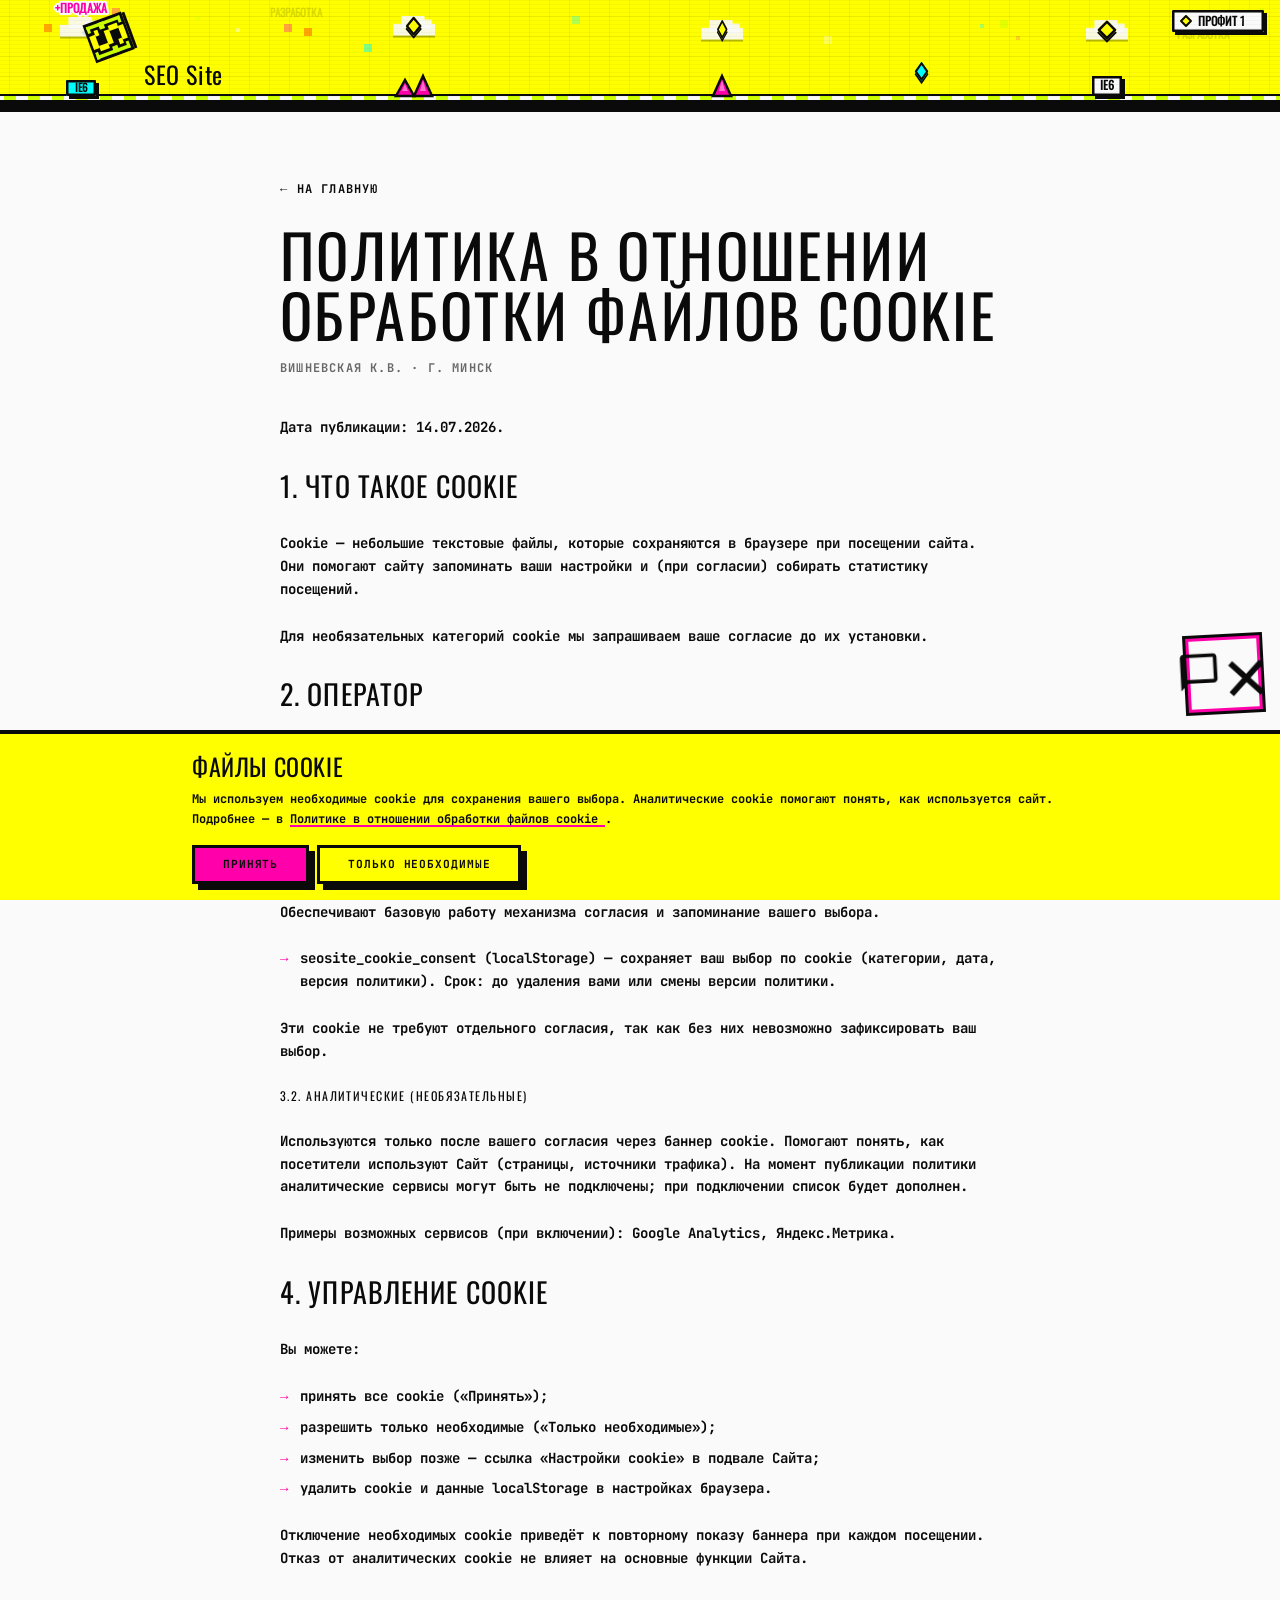
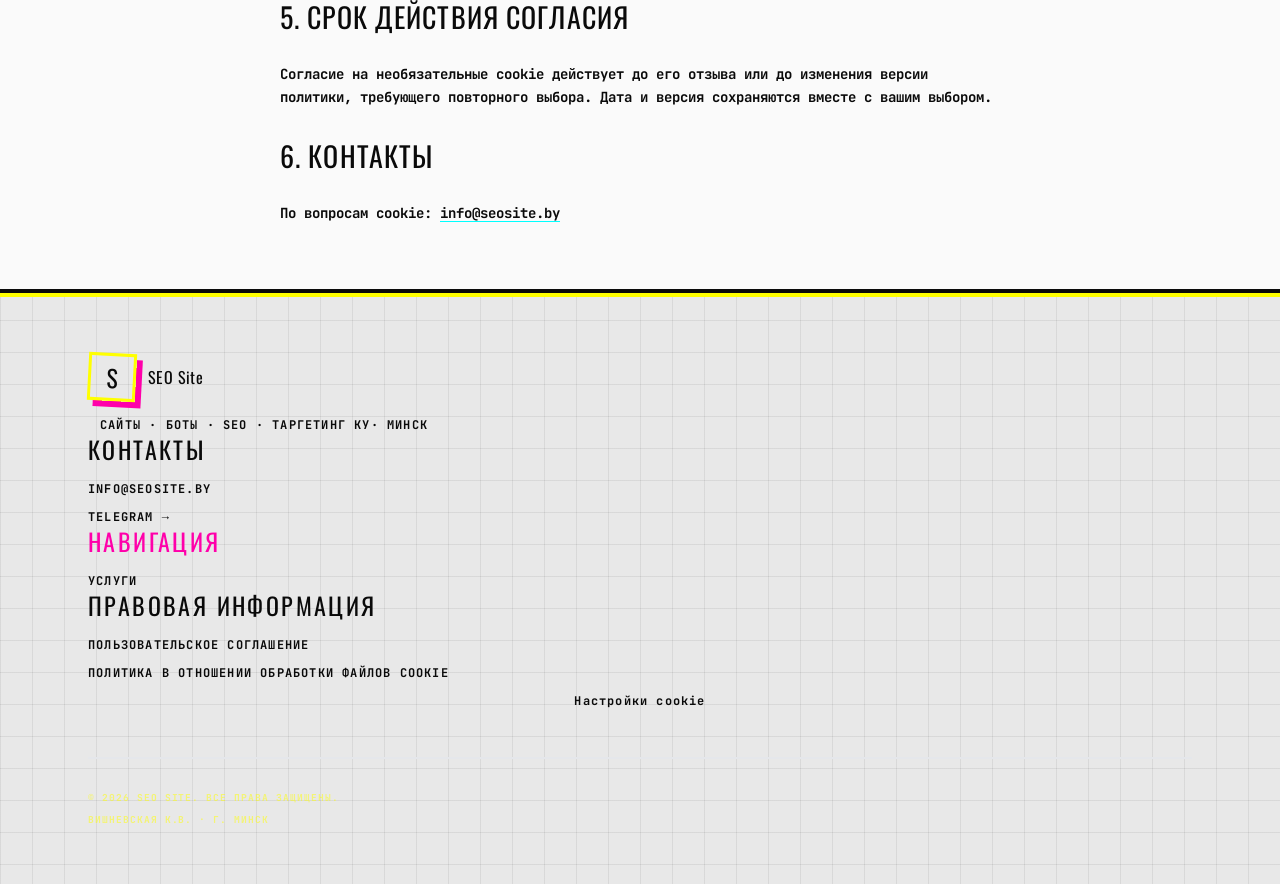
==== commit 5ee1761f: "Updates" ====
--- a/cookies/index.html
+++ b/cookies/index.html
@@ -1,4 +1,4 @@
-<!DOCTYPE html><html lang="ru"> <head><meta charset="UTF-8"><meta name="viewport" content="width=device-width, initial-scale=1.0"><title>Политика cookie — SEO Site</title><meta name="description" content="Политика в отношении обработки файлов cookie на seosite.by: необходимые и аналитические cookie, управление согласием и контакты."><link rel="canonical" href="https://seosite.by/cookies"><meta name="robots" content="index, follow"><meta name="theme-color" content="#ffff00"><meta property="og:type" content="website"><meta property="og:locale" content="ru_BY"><meta property="og:site_name" content="SEO Site"><meta property="og:url" content="https://seosite.by/cookies"><meta property="og:title" content="Политика cookie — SEO Site"><meta property="og:description" content="Политика в отношении обработки файлов cookie на seosite.by: необходимые и аналитические cookie, управление согласием и контакты."><meta property="og:image" content="https://seosite.by/og.png"><meta property="og:image:width" content="1200"><meta property="og:image:height" content="630"><meta property="og:image:alt" content="Политика cookie — SEO Site"><meta name="twitter:card" content="summary_large_image"><meta name="twitter:title" content="Политика cookie — SEO Site"><meta name="twitter:description" content="Политика в отношении обработки файлов cookie на seosite.by: необходимые и аналитические cookie, управление согласием и контакты."><meta name="twitter:image" content="https://seosite.by/og.png"><link rel="icon" type="image/svg+xml" href="/favicon.svg"><link rel="icon" type="image/png" sizes="32x32" href="/favicon-32.png"><link rel="apple-touch-icon" href="/apple-touch-icon.png"><style>@font-face{font-family:Oswald;font-style:normal;font-display:swap;font-weight:400;src:url(/_astro/oswald-cyrillic-400-normal.Dakd8U79.woff2) format("woff2");unicode-range:U+0301,U+0400-045F,U+0490-0491,U+04B0-04B1,U+2116}@font-face{font-family:Oswald;font-style:normal;font-display:swap;font-weight:400;src:url(/_astro/oswald-latin-400-normal.BAFo8sP8.woff2) format("woff2");unicode-range:U+0000-00FF,U+0131,U+0152-0153,U+02BB-02BC,U+02C6,U+02DA,U+02DC,U+0304,U+0308,U+0329,U+2000-206F,U+20AC,U+2122,U+2191,U+2193,U+2212,U+2215,U+FEFF,U+FFFD}@font-face{font-family:JetBrains Mono;font-style:normal;font-display:swap;font-weight:400;src:url(/_astro/jetbrains-mono-cyrillic-400-normal.BEIGL1Tu.woff2) format("woff2");unicode-range:U+0301,U+0400-045F,U+0490-0491,U+04B0-04B1,U+2116}@font-face{font-family:JetBrains Mono;font-style:normal;font-display:swap;font-weight:400;src:url(/_astro/jetbrains-mono-latin-400-normal.V6pRDFza.woff2) format("woff2");unicode-range:U+0000-00FF,U+0131,U+0152-0153,U+02BB-02BC,U+02C6,U+02DA,U+02DC,U+0304,U+0308,U+0329,U+2000-206F,U+20AC,U+2122,U+2191,U+2193,U+2212,U+2215,U+FEFF,U+FFFD}</style><link rel="preload" href="/_astro/oswald-cyrillic-400-normal.Dakd8U79.woff2" as="font" type="font/woff2" crossorigin><link rel="preload" href="/_astro/oswald-latin-400-normal.BAFo8sP8.woff2" as="font" type="font/woff2" crossorigin><link rel="preload" href="/_astro/jetbrains-mono-cyrillic-400-normal.BEIGL1Tu.woff2" as="font" type="font/woff2" crossorigin><link rel="preload" href="/_astro/jetbrains-mono-latin-400-normal.V6pRDFza.woff2" as="font" type="font/woff2" crossorigin><style>*,:before,:after{--tw-translate-x:0;--tw-translate-y:0;--tw-rotate:0;--tw-skew-x:0;--tw-skew-y:0;--tw-scale-x:1;--tw-scale-y:1;--tw-pan-x: ;--tw-pan-y: ;--tw-pinch-zoom: ;--tw-ring-offset-shadow:0 0 #0000;--tw-ring-shadow:0 0 #0000;--tw-shadow:0 0 #0000;--tw-shadow-colored:0 0 #0000;--tw-contain-size: ;--tw-contain-layout: ;--tw-contain-paint: ;--tw-contain-style: }*,:before,:after{box-sizing:border-box;border-width:0;border-style:solid;border-color:#e5e7eb}:before,:after{--tw-content:""}html{line-height:1.5;-webkit-text-size-adjust:100%;-moz-tab-size:4;-o-tab-size:4;tab-size:4;font-family:JetBrains Mono,Courier New,monospace;font-feature-settings:normal;font-variation-settings:normal;-webkit-tap-highlight-color:transparent}body{margin:0;line-height:inherit}h1,h2,h3{font-size:inherit;font-weight:inherit}a{color:inherit;text-decoration:inherit}strong{font-weight:bolder}h1,h2,h3,p{margin:0}ul{list-style:none;margin:0;padding:0}canvas{display:block;vertical-align:middle}.pointer-events-none{pointer-events:none}.invisible{visibility:hidden}.absolute{position:absolute}.relative{position:relative}.sticky{position:sticky}.inset-0{inset:0}.top-0{top:0}.z-10{z-index:10}.z-50{z-index:50}.mx-auto{margin-left:auto;margin-right:auto}.mt-10{margin-top:2.5rem}.mt-4{margin-top:1rem}.mt-6{margin-top:1.5rem}.flex{display:flex}.inline-flex{display:inline-flex}.h-11{height:2.75rem}.h-full{height:100%}.min-h-\[112px\]{min-height:112px}.w-11{width:2.75rem}.w-full{width:100%}.max-w-3xl{max-width:48rem}.max-w-6xl{max-width:72rem}.shrink-0{flex-shrink:0}.items-end{align-items:flex-end}.items-center{align-items:center}.justify-center{justify-content:center}.gap-2{gap:.5rem}.gap-3{gap:.75rem}.space-y-6>:not([hidden])~:not([hidden]){--tw-space-y-reverse:0;margin-top:calc(1.5rem * calc(1 - var(--tw-space-y-reverse)));margin-bottom:calc(1.5rem * var(--tw-space-y-reverse))}.overflow-hidden{overflow:hidden}.border-3{border-width:3px}.border-b-4{border-bottom-width:4px}.border-brutal-black{--tw-border-opacity:1;border-color:rgb(10 10 10 / var(--tw-border-opacity, 1))}.bg-acid-yellow{--tw-bg-opacity:1;background-color:rgb(255 255 0 / var(--tw-bg-opacity, 1))}.px-4{padding-left:1rem;padding-right:1rem}.py-16{padding-top:4rem;padding-bottom:4rem}.pb-3{padding-bottom:.75rem}.pt-8{padding-top:2rem}.font-display{font-family:Oswald,Impact,sans-serif}.text-5xl{font-size:3rem;line-height:1}.text-sm{font-size:.875rem;line-height:1.25rem}.text-xl{font-size:1.25rem;line-height:1.75rem}.text-xs{font-size:.75rem;line-height:1rem}.font-bold{font-weight:700}.uppercase{text-transform:uppercase}.leading-none{line-height:1}.leading-relaxed{line-height:1.625}.tracking-wide{letter-spacing:.025em}.tracking-widest{letter-spacing:.1em}.text-brutal-black{color:#0a0a0a}.opacity-60{opacity:.6}.transition{transition-property:color,background-color,border-color,text-decoration-color,fill,stroke,opacity,box-shadow,transform,filter,backdrop-filter;transition-timing-function:cubic-bezier(.4,0,.2,1);transition-duration:.15s}.hover\:text-acid-pink:hover{color:#f0a}@media(min-width:640px){.sm\:px-6{padding-left:1.5rem;padding-right:1.5rem}.sm\:py-20{padding-top:5rem;padding-bottom:5rem}.sm\:text-2xl{font-size:1.5rem;line-height:2rem}.sm\:text-6xl{font-size:3.75rem;line-height:1}}html{scroll-padding-top:var(--header-offset, 4.5rem)}body{cursor:url(/cursors/cursor-default.svg) 6 3,default;background-image:linear-gradient(#0a0a0a12 1px,transparent 1px),linear-gradient(90deg,#0a0a0a12 1px,transparent 1px);background-size:32px 32px}a{cursor:url(/cursors/cursor-pointer.svg) 6 3,pointer}h1,h2,h3{font-family:Oswald,Impact,sans-serif;font-weight:400;letter-spacing:.04em;text-transform:uppercase}.font-display{font-weight:400}@media(prefers-reduced-motion:reduce){body{cursor:auto}}.legal-prose h2{margin-top:2rem;font-family:Oswald,Impact,sans-serif;font-weight:400;font-size:1.75rem;letter-spacing:.04em;text-transform:uppercase}.legal-prose h3{margin-top:1.25rem;font-size:.75rem;text-transform:uppercase;letter-spacing:.12em}.legal-prose p,.legal-prose li{font-weight:700}.legal-prose ul{margin-top:.75rem;list-style:none;padding-left:0}.legal-prose ul li{position:relative;padding-left:1.25rem;margin-bottom:.5rem}.legal-prose ul li:before{content:"→";position:absolute;left:0;color:#f0a}.legal-prose a{text-decoration:underline;text-decoration-color:#0ff;text-underline-offset:3px}.legal-prose a:hover{color:#f0a}</style><link rel="preload" href="/_astro/cookies.Z-3RoxHa.css" onload="this.onload=null;this.rel='stylesheet'" as="style"><noscript><link rel="stylesheet" href="/_astro/cookies.Z-3RoxHa.css"></noscript>
+<!DOCTYPE html><html lang="ru"> <head><meta charset="UTF-8"><meta name="viewport" content="width=device-width, initial-scale=1.0"><title>Политика cookie — SEO Site</title><meta name="description" content="Политика в отношении обработки файлов cookie на seosite.by: необходимые и аналитические cookie, управление согласием и контакты."><link rel="canonical" href="https://seosite.by/cookies"><meta name="robots" content="index, follow"><meta name="theme-color" content="#ffff00"><meta property="og:type" content="website"><meta property="og:locale" content="ru_BY"><meta property="og:site_name" content="SEO Site"><meta property="og:url" content="https://seosite.by/cookies"><meta property="og:title" content="Политика cookie — SEO Site"><meta property="og:description" content="Политика в отношении обработки файлов cookie на seosite.by: необходимые и аналитические cookie, управление согласием и контакты."><meta property="og:image" content="https://seosite.by/og.png"><meta property="og:image:width" content="1200"><meta property="og:image:height" content="630"><meta property="og:image:alt" content="Политика cookie — SEO Site"><meta name="twitter:card" content="summary_large_image"><meta name="twitter:title" content="Политика cookie — SEO Site"><meta name="twitter:description" content="Политика в отношении обработки файлов cookie на seosite.by: необходимые и аналитические cookie, управление согласием и контакты."><meta name="twitter:image" content="https://seosite.by/og.png"><link rel="icon" href="/favicon.ico" sizes="any"><link rel="icon" type="image/svg+xml" href="/favicon.svg"><link rel="icon" type="image/png" sizes="32x32" href="/favicon-32.png"><link rel="apple-touch-icon" href="/apple-touch-icon.png"><style>@font-face{font-family:Oswald;font-style:normal;font-display:swap;font-weight:400;src:url(/_astro/oswald-cyrillic-400-normal.Dakd8U79.woff2) format("woff2");unicode-range:U+0301,U+0400-045F,U+0490-0491,U+04B0-04B1,U+2116}@font-face{font-family:Oswald;font-style:normal;font-display:swap;font-weight:400;src:url(/_astro/oswald-latin-400-normal.BAFo8sP8.woff2) format("woff2");unicode-range:U+0000-00FF,U+0131,U+0152-0153,U+02BB-02BC,U+02C6,U+02DA,U+02DC,U+0304,U+0308,U+0329,U+2000-206F,U+20AC,U+2122,U+2191,U+2193,U+2212,U+2215,U+FEFF,U+FFFD}@font-face{font-family:JetBrains Mono;font-style:normal;font-display:swap;font-weight:400;src:url(/_astro/jetbrains-mono-cyrillic-400-normal.BEIGL1Tu.woff2) format("woff2");unicode-range:U+0301,U+0400-045F,U+0490-0491,U+04B0-04B1,U+2116}@font-face{font-family:JetBrains Mono;font-style:normal;font-display:swap;font-weight:400;src:url(/_astro/jetbrains-mono-latin-400-normal.V6pRDFza.woff2) format("woff2");unicode-range:U+0000-00FF,U+0131,U+0152-0153,U+02BB-02BC,U+02C6,U+02DA,U+02DC,U+0304,U+0308,U+0329,U+2000-206F,U+20AC,U+2122,U+2191,U+2193,U+2212,U+2215,U+FEFF,U+FFFD}</style><link rel="preload" href="/_astro/oswald-cyrillic-400-normal.Dakd8U79.woff2" as="font" type="font/woff2" crossorigin><link rel="preload" href="/_astro/oswald-latin-400-normal.BAFo8sP8.woff2" as="font" type="font/woff2" crossorigin><link rel="preload" href="/_astro/jetbrains-mono-cyrillic-400-normal.BEIGL1Tu.woff2" as="font" type="font/woff2" crossorigin><link rel="preload" href="/_astro/jetbrains-mono-latin-400-normal.V6pRDFza.woff2" as="font" type="font/woff2" crossorigin><style>*,:before,:after{--tw-translate-x:0;--tw-translate-y:0;--tw-rotate:0;--tw-skew-x:0;--tw-skew-y:0;--tw-scale-x:1;--tw-scale-y:1;--tw-pan-x: ;--tw-pan-y: ;--tw-pinch-zoom: ;--tw-ring-offset-shadow:0 0 #0000;--tw-ring-shadow:0 0 #0000;--tw-shadow:0 0 #0000;--tw-shadow-colored:0 0 #0000;--tw-contain-size: ;--tw-contain-layout: ;--tw-contain-paint: ;--tw-contain-style: }*,:before,:after{box-sizing:border-box;border-width:0;border-style:solid;border-color:#e5e7eb}:before,:after{--tw-content:""}html{line-height:1.5;-webkit-text-size-adjust:100%;-moz-tab-size:4;-o-tab-size:4;tab-size:4;font-family:JetBrains Mono,Courier New,monospace;font-feature-settings:normal;font-variation-settings:normal;-webkit-tap-highlight-color:transparent}body{margin:0;line-height:inherit}h1,h2,h3{font-size:inherit;font-weight:inherit}a{color:inherit;text-decoration:inherit}strong{font-weight:bolder}h1,h2,h3,p{margin:0}ul{list-style:none;margin:0;padding:0}canvas{display:block;vertical-align:middle}.pointer-events-none{pointer-events:none}.invisible{visibility:hidden}.absolute{position:absolute}.relative{position:relative}.sticky{position:sticky}.inset-0{inset:0}.top-0{top:0}.z-10{z-index:10}.z-50{z-index:50}.mx-auto{margin-left:auto;margin-right:auto}.mt-10{margin-top:2.5rem}.mt-4{margin-top:1rem}.mt-6{margin-top:1.5rem}.flex{display:flex}.inline-flex{display:inline-flex}.h-11{height:2.75rem}.h-full{height:100%}.min-h-\[112px\]{min-height:112px}.w-11{width:2.75rem}.w-full{width:100%}.max-w-3xl{max-width:48rem}.max-w-6xl{max-width:72rem}.shrink-0{flex-shrink:0}.items-end{align-items:flex-end}.items-center{align-items:center}.justify-center{justify-content:center}.gap-2{gap:.5rem}.gap-3{gap:.75rem}.space-y-6>:not([hidden])~:not([hidden]){--tw-space-y-reverse:0;margin-top:calc(1.5rem * calc(1 - var(--tw-space-y-reverse)));margin-bottom:calc(1.5rem * var(--tw-space-y-reverse))}.overflow-hidden{overflow:hidden}.border-3{border-width:3px}.border-b-4{border-bottom-width:4px}.border-brutal-black{--tw-border-opacity:1;border-color:rgb(10 10 10 / var(--tw-border-opacity, 1))}.bg-acid-yellow{--tw-bg-opacity:1;background-color:rgb(255 255 0 / var(--tw-bg-opacity, 1))}.px-4{padding-left:1rem;padding-right:1rem}.py-16{padding-top:4rem;padding-bottom:4rem}.pb-3{padding-bottom:.75rem}.pt-8{padding-top:2rem}.font-display{font-family:Oswald,Impact,sans-serif}.text-5xl{font-size:3rem;line-height:1}.text-sm{font-size:.875rem;line-height:1.25rem}.text-xl{font-size:1.25rem;line-height:1.75rem}.text-xs{font-size:.75rem;line-height:1rem}.font-bold{font-weight:700}.uppercase{text-transform:uppercase}.leading-none{line-height:1}.leading-relaxed{line-height:1.625}.tracking-wide{letter-spacing:.025em}.tracking-widest{letter-spacing:.1em}.text-brutal-black{color:#0a0a0a}.opacity-60{opacity:.6}.transition{transition-property:color,background-color,border-color,text-decoration-color,fill,stroke,opacity,box-shadow,transform,filter,backdrop-filter;transition-timing-function:cubic-bezier(.4,0,.2,1);transition-duration:.15s}.hover\:text-acid-pink:hover{color:#f0a}@media(min-width:640px){.sm\:px-6{padding-left:1.5rem;padding-right:1.5rem}.sm\:py-20{padding-top:5rem;padding-bottom:5rem}.sm\:text-2xl{font-size:1.5rem;line-height:2rem}.sm\:text-6xl{font-size:3.75rem;line-height:1}}html{scroll-padding-top:var(--header-offset, 4.5rem)}body{cursor:url(/cursors/cursor-default.svg) 6 3,default;background-image:linear-gradient(#0a0a0a12 1px,transparent 1px),linear-gradient(90deg,#0a0a0a12 1px,transparent 1px);background-size:32px 32px}a{cursor:url(/cursors/cursor-pointer.svg) 6 3,pointer}h1,h2,h3{font-family:Oswald,Impact,sans-serif;font-weight:400;letter-spacing:.04em;text-transform:uppercase}.font-display{font-weight:400}@media(prefers-reduced-motion:reduce){body{cursor:auto}}.legal-prose h2{margin-top:2rem;font-family:Oswald,Impact,sans-serif;font-weight:400;font-size:1.75rem;letter-spacing:.04em;text-transform:uppercase}.legal-prose h3{margin-top:1.25rem;font-size:.75rem;text-transform:uppercase;letter-spacing:.12em}.legal-prose p,.legal-prose li{font-weight:700}.legal-prose ul{margin-top:.75rem;list-style:none;padding-left:0}.legal-prose ul li{position:relative;padding-left:1.25rem;margin-bottom:.5rem}.legal-prose ul li:before{content:"→";position:absolute;left:0;color:#f0a}.legal-prose a{text-decoration:underline;text-decoration-color:#0ff;text-underline-offset:3px}.legal-prose a:hover{color:#f0a}</style><link rel="preload" href="/_astro/cookies.DEtQrTtg.css" onload="this.onload=null;this.rel='stylesheet'" as="style"><noscript><link rel="stylesheet" href="/_astro/cookies.DEtQrTtg.css"></noscript>
 </head> <body class="min-h-screen bg-brutal-gray font-sans text-brutal-black antialiased">  <header class="header-pending relative sticky top-0 z-50 flex min-h-[112px] items-end overflow-hidden border-b-4 border-brutal-black bg-acid-yellow" id="site-header" data-beasties-container> <canvas id="header-canvas" class="pointer-events-none absolute inset-0 h-full w-full" aria-hidden="true"></canvas> <div class="relative z-10 mx-auto flex w-full max-w-6xl items-center px-4 pb-3 pt-8 sm:px-6"> <a href="/" class="group flex items-center gap-3"> <span id="header-logo-mark" class="invisible flex h-11 w-11 shrink-0 items-center justify-center border-3 border-brutal-black font-display text-xl leading-none" aria-hidden="true">
 S
 </span> <span class="font-display text-xl leading-none tracking-wide text-brutal-black sm:text-2xl">SEO Site</span> </a> </div> </header>  <main class="border-b-4 border-brutal-black bg-brutal-white"> <article class="mx-auto max-w-3xl px-4 py-16 sm:px-6 sm:py-20" data-beasties-container> <a href="/" class="inline-flex items-center gap-2 text-xs font-bold uppercase tracking-widest transition hover:text-acid-pink">
@@ -51,4 +51,4 @@
 Принять
 </button> <button type="button" id="cookie-reject-optional" class="btn-brutal-outline !py-2 !text-[0.7rem]">
 Только необходимые
-</button> </div> </div> </div> <script type="module">const n="seosite_cookie_consent";function a(e){if(!e)return null;try{const t=JSON.parse(e);return t.version!=="1.0"||typeof t.analytics!="boolean"?null:t}catch{return null}}const o=document.getElementById("cookie-consent");function i(e){const t={necessary:!0,analytics:e,timestamp:new Date().toISOString(),version:"1.0"};localStorage.setItem(n,JSON.stringify(t)),window.dispatchEvent(new CustomEvent("cookieconsent:update",{detail:{analytics:t.analytics}}))}function c(){o?.classList.add("hidden")}function s(){o?.classList.remove("hidden")}function l(){const e=a(localStorage.getItem(n));if(e){window.dispatchEvent(new CustomEvent("cookieconsent:update",{detail:{analytics:e.analytics}}));return}s()}document.getElementById("cookie-accept-all")?.addEventListener("click",()=>{i(!0),c()});document.getElementById("cookie-reject-optional")?.addEventListener("click",()=>{i(!1),c()});document.getElementById("cookie-reopen")?.addEventListener("click",()=>{s()});l();</script> <script type="module" src="/_astro/Layout.astro_astro_type_script_index_0_lang.DjEfOaJb.js"></script> <script type="module" src="/_astro/Layout.astro_astro_type_script_index_1_lang.CeY_OnJR.js"></script> <script type="module">function u(t,n,e){return Math.min(e,Math.max(n,t))}function v(t){const n=t.getBoundingClientRect(),e=window.innerHeight,r=e*.9,o=e*.38;return u((r-n.top)/(r-o),0,1)}function m(t){const n=t.querySelectorAll(".letter"),e=n.length;if(!e)return;const r=v(t);n.forEach((o,s)=>{const d=(s+1)/e;o.classList.toggle("is-revealed",r>=d)})}let l=0,a=null;function f(){document.querySelectorAll("[data-letter-reveal]").forEach(m)}function i(){cancelAnimationFrame(l),l=requestAnimationFrame(f)}function h(){cancelAnimationFrame(l),a&&(window.removeEventListener("resize",a),a=null)}function c(){h();const t=window.matchMedia("(prefers-reduced-motion: reduce)").matches,n=document.querySelectorAll("[data-letter-reveal]");if(t){n.forEach(e=>{e.querySelectorAll(".letter").forEach(r=>{r.classList.add("is-revealed")})});return}a=i,window.addEventListener("resize",a,{passive:!0}),i()}c();window.addEventListener("scroll",i,{passive:!0});document.addEventListener("astro:page-load",c);</script> <script type="module">function i(e){document.documentElement.style.setProperty("--header-offset",`${e}px`)}function d(){const e=document.getElementById("site-header");if(!e)return;if("ResizeObserver"in window){new ResizeObserver(([n])=>{i(n.contentRect.height+8)}).observe(e);return}const t=()=>i(e.offsetHeight+8);t(),window.addEventListener("resize",t,{passive:!0}),document.addEventListener("astro:page-load",t)}function a(){return window.matchMedia("(prefers-reduced-motion: reduce)").matches}d();document.addEventListener("click",e=>{const t=e.target.closest('a[href^="#"]');if(!t)return;const n=t.getAttribute("href");if(!n||n==="#")return;const c=decodeURIComponent(n.slice(1)),r=document.getElementById(c);if(!r)return;const o=new URL(window.location.href),s=new URL(t.href);o.host!==s.host||o.pathname!==s.pathname||(e.preventDefault(),history.pushState(null,"",n),r.scrollIntoView({behavior:a()?"auto":"smooth",block:"start"}))});</script> </body> </html> +</button> </div> </div> </div> <script type="module">const n="seosite_cookie_consent";function a(e){if(!e)return null;try{const t=JSON.parse(e);return t.version!=="1.0"||typeof t.analytics!="boolean"?null:t}catch{return null}}const o=document.getElementById("cookie-consent");function i(e){const t={necessary:!0,analytics:e,timestamp:new Date().toISOString(),version:"1.0"};localStorage.setItem(n,JSON.stringify(t)),window.dispatchEvent(new CustomEvent("cookieconsent:update",{detail:{analytics:t.analytics}}))}function c(){o?.classList.add("hidden")}function s(){o?.classList.remove("hidden")}function l(){const e=a(localStorage.getItem(n));if(e){window.dispatchEvent(new CustomEvent("cookieconsent:update",{detail:{analytics:e.analytics}}));return}s()}document.getElementById("cookie-accept-all")?.addEventListener("click",()=>{i(!0),c()});document.getElementById("cookie-reject-optional")?.addEventListener("click",()=>{i(!1),c()});document.getElementById("cookie-reopen")?.addEventListener("click",()=>{s()});l();</script> <script type="module" src="/_astro/Layout.astro_astro_type_script_index_0_lang.CpFkQ5HY.js"></script> <script type="module" src="/_astro/Layout.astro_astro_type_script_index_1_lang.CeY_OnJR.js"></script> <script type="module">function u(t,n,e){return Math.min(e,Math.max(n,t))}function v(t){const n=t.getBoundingClientRect(),e=window.innerHeight,r=e*.9,o=e*.38;return u((r-n.top)/(r-o),0,1)}function m(t){const n=t.querySelectorAll(".letter"),e=n.length;if(!e)return;const r=v(t);n.forEach((o,s)=>{const d=(s+1)/e;o.classList.toggle("is-revealed",r>=d)})}let l=0,a=null;function f(){document.querySelectorAll("[data-letter-reveal]").forEach(m)}function i(){cancelAnimationFrame(l),l=requestAnimationFrame(f)}function h(){cancelAnimationFrame(l),a&&(window.removeEventListener("resize",a),a=null)}function c(){h();const t=window.matchMedia("(prefers-reduced-motion: reduce)").matches,n=document.querySelectorAll("[data-letter-reveal]");if(t){n.forEach(e=>{e.querySelectorAll(".letter").forEach(r=>{r.classList.add("is-revealed")})});return}a=i,window.addEventListener("resize",a,{passive:!0}),i()}c();window.addEventListener("scroll",i,{passive:!0});document.addEventListener("astro:page-load",c);</script> <script type="module">function i(e){document.documentElement.style.setProperty("--header-offset",`${e}px`)}function d(){const e=document.getElementById("site-header");if(!e)return;if("ResizeObserver"in window){new ResizeObserver(([n])=>{i(n.contentRect.height+8)}).observe(e);return}const t=()=>i(e.offsetHeight+8);t(),window.addEventListener("resize",t,{passive:!0}),document.addEventListener("astro:page-load",t)}function a(){return window.matchMedia("(prefers-reduced-motion: reduce)").matches}d();document.addEventListener("click",e=>{const t=e.target.closest('a[href^="#"]');if(!t)return;const n=t.getAttribute("href");if(!n||n==="#")return;const c=decodeURIComponent(n.slice(1)),r=document.getElementById(c);if(!r)return;const o=new URL(window.location.href),s=new URL(t.href);o.host!==s.host||o.pathname!==s.pathname||(e.preventDefault(),history.pushState(null,"",n),r.scrollIntoView({behavior:a()?"auto":"smooth",block:"start"}))});</script> </body> </html> 
--- a/_astro/cookies.DEtQrTtg.css
+++ b/_astro/cookies.DEtQrTtg.css
@@ -0,0 +1 @@
+::backdrop{--tw-translate-x:0;--tw-translate-y:0;--tw-rotate:0;--tw-skew-x:0;--tw-skew-y:0;--tw-scale-x:1;--tw-scale-y:1;--tw-pan-x: ;--tw-pan-y: ;--tw-pinch-zoom: ;--tw-ring-offset-shadow:0 0 #0000;--tw-ring-shadow:0 0 #0000;--tw-shadow:0 0 #0000;--tw-shadow-colored:0 0 #0000;--tw-contain-size: ;--tw-contain-layout: ;--tw-contain-paint: ;--tw-contain-style: }hr{height:0;color:inherit;border-top-width:1px}abbr:where([title]){-webkit-text-decoration:underline dotted;text-decoration:underline dotted}b,strong{font-weight:bolder}code,kbd,samp,pre{font-family:ui-monospace,SFMono-Regular,Menlo,Monaco,Consolas,Liberation Mono,Courier New,monospace;font-feature-settings:normal;font-variation-settings:normal;font-size:1em}small{font-size:80%}sub,sup{font-size:75%;line-height:0;position:relative;vertical-align:baseline}sub{bottom:-.25em}sup{top:-.5em}table{text-indent:0;border-color:inherit;border-collapse:collapse}button,input,optgroup,select,textarea{font-family:inherit;font-feature-settings:inherit;font-variation-settings:inherit;font-size:100%;font-weight:inherit;line-height:inherit;letter-spacing:inherit;color:inherit;margin:0;padding:0}button,select{text-transform:none}button,input:where([type=button]),input:where([type=reset]),input:where([type=submit]){-webkit-appearance:button;background-color:transparent;background-image:none}:-moz-focusring{outline:auto}:-moz-ui-invalid{box-shadow:none}progress{vertical-align:baseline}::-webkit-inner-spin-button,::-webkit-outer-spin-button{height:auto}[type=search]{-webkit-appearance:textfield;outline-offset:-2px}::-webkit-search-decoration{-webkit-appearance:none}::-webkit-file-upload-button{-webkit-appearance:button;font:inherit}summary{display:list-item}fieldset{margin:0;padding:0}legend{padding:0}dialog{padding:0}textarea{resize:vertical}input::-moz-placeholder,textarea::-moz-placeholder{opacity:1;color:#9ca3af}input::placeholder,textarea::placeholder{opacity:1;color:#9ca3af}button,[role=button]{cursor:pointer}:disabled{cursor:default}[hidden]:where(:not([hidden=until-found])){display:none}.pointer-events-auto{pointer-events:auto}.static{position:static}.fixed{position:fixed}.inset-x-0{left:0;right:0}.-left-3{left:-.75rem}.-right-3{right:-.75rem}.-top-3{top:-.75rem}.bottom-0{bottom:0}.bottom-6{bottom:1.5rem}.bottom-full{bottom:100%}.right-0{right:0}.right-4{right:1rem}.z-\[100\]{z-index:100}.z-\[101\]{z-index:101}.mb-2{margin-bottom:.5rem}.mb-4{margin-bottom:1rem}.mr-2{margin-right:.5rem}.mr-3{margin-right:.75rem}.mr-5{margin-right:1.25rem}.mr-6{margin-right:1.5rem}.mr-8{margin-right:2rem}.mt-1{margin-top:.25rem}.mt-12{margin-top:3rem}.mt-2{margin-top:.5rem}.mt-3{margin-top:.75rem}.mt-4{margin-top:1rem}.mt-5{margin-top:1.25rem}.block{display:block}.inline-block{display:inline-block}.inline-flex{display:inline-flex}.h-12{height:3rem}.h-20{height:5rem}.min-h-screen{min-height:100vh}.w-12{width:3rem}.w-20{width:5rem}.w-fit{width:-moz-fit-content;width:fit-content}.min-w-\[12rem\]{min-width:12rem}.max-w-3xl{max-width:48rem}.max-w-4xl{max-width:56rem}.max-w-xl{max-width:36rem}.flex-1{flex:1 1 0%}.translate-y-0{--tw-translate-y:0px;transform:translate(var(--tw-translate-x),var(--tw-translate-y)) rotate(var(--tw-rotate)) skew(var(--tw-skew-x)) skewY(var(--tw-skew-y)) scaleX(var(--tw-scale-x)) scaleY(var(--tw-scale-y))}.translate-y-3{--tw-translate-y:.75rem;transform:translate(var(--tw-translate-x),var(--tw-translate-y)) rotate(var(--tw-rotate)) skew(var(--tw-skew-x)) skewY(var(--tw-skew-y)) scaleX(var(--tw-scale-x)) scaleY(var(--tw-scale-y))}.-rotate-1{--tw-rotate:-1deg;transform:translate(var(--tw-translate-x),var(--tw-translate-y)) rotate(var(--tw-rotate)) skew(var(--tw-skew-x)) skewY(var(--tw-skew-y)) scaleX(var(--tw-scale-x)) scaleY(var(--tw-scale-y))}.-rotate-12{--tw-rotate:-12deg;transform:translate(var(--tw-translate-x),var(--tw-translate-y)) rotate(var(--tw-rotate)) skew(var(--tw-skew-x)) skewY(var(--tw-skew-y)) scaleX(var(--tw-scale-x)) scaleY(var(--tw-scale-y))}.-rotate-2{--tw-rotate:-2deg;transform:translate(var(--tw-translate-x),var(--tw-translate-y)) rotate(var(--tw-rotate)) skew(var(--tw-skew-x)) skewY(var(--tw-skew-y)) scaleX(var(--tw-scale-x)) scaleY(var(--tw-scale-y))}.-rotate-3{--tw-rotate:-3deg;transform:translate(var(--tw-translate-x),var(--tw-translate-y)) rotate(var(--tw-rotate)) skew(var(--tw-skew-x)) skewY(var(--tw-skew-y)) scaleX(var(--tw-scale-x)) scaleY(var(--tw-scale-y))}.rotate-1{--tw-rotate:1deg;transform:translate(var(--tw-translate-x),var(--tw-translate-y)) rotate(var(--tw-rotate)) skew(var(--tw-skew-x)) skewY(var(--tw-skew-y)) scaleX(var(--tw-scale-x)) scaleY(var(--tw-scale-y))}.rotate-3{--tw-rotate:3deg;transform:translate(var(--tw-translate-x),var(--tw-translate-y)) rotate(var(--tw-rotate)) skew(var(--tw-skew-x)) skewY(var(--tw-skew-y)) scaleX(var(--tw-scale-x)) scaleY(var(--tw-scale-y))}.transform{transform:translate(var(--tw-translate-x),var(--tw-translate-y)) rotate(var(--tw-rotate)) skew(var(--tw-skew-x)) skewY(var(--tw-skew-y)) scaleX(var(--tw-scale-x)) scaleY(var(--tw-scale-y))}.cursor-brutal-pointer{cursor:url(/cursors/cursor-pointer.svg) 6 3,pointer}.grid-cols-2{grid-template-columns:repeat(2,minmax(0,1fr))}.flex-col{flex-direction:column}.gap-2{gap:.5rem}.space-y-6>:not([hidden])~:not([hidden]){--tw-space-y-reverse:0;margin-top:calc(1.5rem * calc(1 - var(--tw-space-y-reverse)));margin-bottom:calc(1.5rem * var(--tw-space-y-reverse))}.border{border-width:1px}.border-t-2{border-top-width:2px}.border-t-4{border-top-width:4px}.border-acid-pink{--tw-border-opacity:1;border-color:rgb(255 0 170 / var(--tw-border-opacity, 1))}.border-acid-yellow{--tw-border-opacity:1;border-color:rgb(255 255 0 / var(--tw-border-opacity, 1))}.border-brutal-black\/40{border-color:#0a0a0a66}.\!bg-acid-pink{--tw-bg-opacity:1 !important;background-color:rgb(255 0 170 / var(--tw-bg-opacity, 1))!important}.bg-acid-orange{--tw-bg-opacity:1;background-color:rgb(255 102 0 / var(--tw-bg-opacity, 1))}.bg-brutal-gray{--tw-bg-opacity:1;background-color:rgb(232 232 232 / var(--tw-bg-opacity, 1))}.bg-brutal-white{--tw-bg-opacity:1;background-color:rgb(250 250 250 / var(--tw-bg-opacity, 1))}.p-4{padding:1rem}.p-5{padding:1.25rem}.\!py-2{padding-top:.5rem!important;padding-bottom:.5rem!important}.px-2{padding-left:.5rem;padding-right:.5rem}.py-0\.5{padding-top:.125rem;padding-bottom:.125rem}.py-1{padding-top:.25rem;padding-bottom:.25rem}.py-10{padding-top:2.5rem;padding-bottom:2.5rem}.py-14{padding-top:3.5rem;padding-bottom:3.5rem}.py-16{padding-top:4rem;padding-bottom:4rem}.py-20{padding-top:5rem;padding-bottom:5rem}.py-24{padding-top:6rem;padding-bottom:6rem}.py-4{padding-top:1rem;padding-bottom:1rem}.pl-14{padding-left:3.5rem}.pl-3{padding-left:.75rem}.pt-6{padding-top:1.5rem}.font-sans{font-family:JetBrains Mono,Courier New,monospace}.\!text-\[0\.7rem\]{font-size:.7rem!important}.text-2xl{font-size:1.5rem;line-height:2rem}.text-4xl{font-size:2.25rem;line-height:2.5rem}.text-\[0\.6rem\]{font-size:.6rem}.leading-tight{line-height:1.25}.tracking-\[0\.2em\]{letter-spacing:.2em}.\!text-brutal-black{color:#0a0a0a!important}.text-acid-pink{color:#f0a}.text-acid-yellow\/50{color:#ffff0080}.underline{text-decoration-line:underline}.decoration-acid-pink{text-decoration-color:#f0a}.decoration-2{text-decoration-thickness:2px}.underline-offset-2{text-underline-offset:2px}.antialiased{-webkit-font-smoothing:antialiased;-moz-osx-font-smoothing:grayscale}.opacity-0{opacity:0}.opacity-100{opacity:1}.opacity-60{opacity:.6}.shadow{--tw-shadow:0 1px 3px 0 rgb(0 0 0 / .1), 0 1px 2px -1px rgb(0 0 0 / .1);--tw-shadow-colored:0 1px 3px 0 var(--tw-shadow-color), 0 1px 2px -1px var(--tw-shadow-color);box-shadow:var(--tw-ring-offset-shadow, 0 0 #0000),var(--tw-ring-shadow, 0 0 #0000),var(--tw-shadow)}.shadow-brutal-cyan{--tw-shadow:6px 6px 0 0 #00FFFF;--tw-shadow-colored:6px 6px 0 0 var(--tw-shadow-color);box-shadow:var(--tw-ring-offset-shadow, 0 0 #0000),var(--tw-ring-shadow, 0 0 #0000),var(--tw-shadow)}.shadow-brutal-pink{--tw-shadow:6px 6px 0 0 #FF00AA;--tw-shadow-colored:6px 6px 0 0 var(--tw-shadow-color);box-shadow:var(--tw-ring-offset-shadow, 0 0 #0000),var(--tw-ring-shadow, 0 0 #0000),var(--tw-shadow)}.transition{transition-property:color,background-color,border-color,text-decoration-color,fill,stroke,opacity,box-shadow,transform,filter,backdrop-filter;transition-timing-function:cubic-bezier(.4,0,.2,1);transition-duration:.15s}.transition-all{transition-property:all;transition-timing-function:cubic-bezier(.4,0,.2,1);transition-duration:.15s}.transition-colors{transition-property:color,background-color,border-color,text-decoration-color,fill,stroke;transition-timing-function:cubic-bezier(.4,0,.2,1);transition-duration:.15s}.duration-100{transition-duration:.1s}.duration-200{transition-duration:.2s}.hover\:translate-x-1:hover{--tw-translate-x:.25rem;transform:translate(var(--tw-translate-x),var(--tw-translate-y)) rotate(var(--tw-rotate)) skew(var(--tw-skew-x)) skewY(var(--tw-skew-y)) scaleX(var(--tw-scale-x)) scaleY(var(--tw-scale-y))}.hover\:translate-y-1:hover{--tw-translate-y:.25rem;transform:translate(var(--tw-translate-x),var(--tw-translate-y)) rotate(var(--tw-rotate)) skew(var(--tw-skew-x)) skewY(var(--tw-skew-y)) scaleX(var(--tw-scale-x)) scaleY(var(--tw-scale-y))}.hover\:text-acid-pink:hover{color:#f0a}.hover\:shadow-brutal-sm:hover{--tw-shadow:4px 4px 0 0 #0A0A0A;--tw-shadow-colored:4px 4px 0 0 var(--tw-shadow-color);box-shadow:var(--tw-ring-offset-shadow, 0 0 #0000),var(--tw-ring-shadow, 0 0 #0000),var(--tw-shadow)}.active\:translate-x-\[3px\]:active{--tw-translate-x:3px;transform:translate(var(--tw-translate-x),var(--tw-translate-y)) rotate(var(--tw-rotate)) skew(var(--tw-skew-x)) skewY(var(--tw-skew-y)) scaleX(var(--tw-scale-x)) scaleY(var(--tw-scale-y))}.active\:translate-y-\[3px\]:active{--tw-translate-y:3px;transform:translate(var(--tw-translate-x),var(--tw-translate-y)) rotate(var(--tw-rotate)) skew(var(--tw-skew-x)) skewY(var(--tw-skew-y)) scaleX(var(--tw-scale-x)) scaleY(var(--tw-scale-y))}.active\:shadow-brutal:active{--tw-shadow:6px 6px 0 0 #0A0A0A;--tw-shadow-colored:6px 6px 0 0 var(--tw-shadow-color);box-shadow:var(--tw-ring-offset-shadow, 0 0 #0000),var(--tw-ring-shadow, 0 0 #0000),var(--tw-shadow)}.group:hover .group-hover\:text-acid-pink{color:#f0a}@media not all and (min-width:640px){.max-sm\:bottom-4{bottom:1rem}.max-sm\:bottom-auto{bottom:auto}.max-sm\:right-3{right:.75rem}.max-sm\:top-0{top:0}.max-sm\:border-b-4{border-bottom-width:4px}.max-sm\:border-t-0{border-top-width:0px}}.floating-contacts-btn[data-astro-cid-pwyzc53x]{animation:fab-wiggle 4s ease-in-out infinite}.floating-contacts-ping[data-astro-cid-pwyzc53x]{animation:fab-ping 2.5s cubic-bezier(0,0,.2,1) infinite}#floating-contacts[data-astro-cid-pwyzc53x].is-open .floating-contacts-btn[data-astro-cid-pwyzc53x],#floating-contacts[data-astro-cid-pwyzc53x].is-open .floating-contacts-ping[data-astro-cid-pwyzc53x]{animation:none}#floating-contacts[data-astro-cid-pwyzc53x].is-open .floating-contacts-btn[data-astro-cid-pwyzc53x]{rotate:0deg;background-color:#ff0}.floating-contact-link[data-astro-cid-pwyzc53x]{transition:transform .15s cubic-bezier(.68,-.55,.27,1.55),opacity .15s ease,box-shadow .1s ease}@media(hover:hover)and (pointer:fine){.floating-contacts-btn[data-astro-cid-pwyzc53x]:hover{rotate:0deg;background-color:#ff0}.floating-contact-link[data-astro-cid-pwyzc53x]:hover{transform:translate(-4px,-2px);box-shadow:4px 4px #0a0a0a}}@media(pointer:coarse){.floating-contact-link[data-astro-cid-pwyzc53x]{transition:none}}@keyframes fab-wiggle{0%,82%,to{transform:rotate(-3deg) scale(1)}86%{transform:rotate(-13deg) scale(1.06)}90%{transform:rotate(7deg) scale(1.06)}94%{transform:rotate(-9deg) scale(1.03)}98%{transform:rotate(5deg) scale(1.03)}}@keyframes fab-ping{0%{transform:scale(1);opacity:.85}70%,to{transform:scale(1.55);opacity:0}}@media(prefers-reduced-motion:reduce){.floating-contacts-btn[data-astro-cid-pwyzc53x],.floating-contacts-ping[data-astro-cid-pwyzc53x]{animation:none}}input[type=text],input[type=email],input[type=tel],input[type=search],input[type=url],input[type=number],input[type=password],textarea,[contenteditable=true]{cursor:url(/cursors/cursor-text.svg) 16 16,text}.marquee-track{display:flex;width:-moz-max-content;width:max-content;animation:marquee 18s linear infinite}@keyframes marquee{0%{transform:translate(0)}to{transform:translate(-50%)}}.letter-reveal .letter-word{display:inline-block;white-space:nowrap}.letter-reveal .letter{display:inline-block;opacity:0;transform:translateY(.75em) rotate(-6deg);transition:opacity .38s cubic-bezier(.68,-.55,.27,1.55),transform .38s cubic-bezier(.68,-.55,.27,1.55);transition-delay:calc((var(--last-i, 0) - var(--i, 0)) * 55ms)}.letter-reveal .letter-space{white-space:pre}.letter-reveal .letter.is-revealed{opacity:1;transform:translateY(0) rotate(0);transition-delay:0ms}#site-header>*{transition:opacity .6s ease}#site-header.header-pending>*{opacity:0}@media(prefers-reduced-motion:reduce){#site-header>*{transition:none}}))}.active\:translate-y-\[3px\]:active{--tw-translate-y:3px;transform:translate(var(--tw-translate-x),var(--tw-translate-y)) rotate(var(--tw-rotate)) skew(var(--tw-skew-x)) skewY(var(--tw-skew-y)) scaleX(var(--tw-scale-x)) scaleY(var(--tw-scale-y))}.active\:shadow-brutal:active{--tw-shadow:6px 6px 0 0 #0A0A0A;--tw-shadow-colored:6px 6px 0 0 var(--tw-shadow-color);box-shadow:var(--tw-ring-offset-shadow, 0 0 #0000),var(--tw-ring-shadow, 0 0 #0000),var(--tw-shadow)}.group:hover .group-hover\:text-acid-pink{color:#f0a}@media not all and (min-width:640px){.max-sm\:bottom-4{bottom:1rem}.max-sm\:bottom-auto{bottom:auto}.max-sm\:right-3{right:.75rem}.max-sm\:top-0{top:0}.max-sm\:border-b-4{border-bottom-width:4px}.max-sm\:border-t-0{border-top-width:0px}}@media(min-width:1024px){.lg\:mb-20{margin-bottom:5rem}.lg\:mt-8{margin-top:2rem}.lg\:block{display:block}.lg\:h-32{height:8rem}.lg\:grid-cols-3{grid-template-columns:repeat(3,minmax(0,1fr))}.lg\:grid-cols-4{grid-template-columns:repeat(4,minmax(0,1fr))}.lg\:grid-cols-\[1\.15fr_0\.85fr\]{grid-template-columns:1.15fr .85fr}.lg\:gap-14{gap:3.5rem}.lg\:py-24{padding-top:6rem;padding-bottom:6rem}}.floating-contacts-btn[data-astro-cid-pwyzc53x]{animation:fab-wiggle 4s ease-in-out infinite}.floating-contacts-ping[data-astro-cid-pwyzc53x]{animation:fab-ping 2.5s cubic-bezier(0,0,.2,1) infinite}#floating-contacts[data-astro-cid-pwyzc53x].is-open .floating-contacts-btn[data-astro-cid-pwyzc53x],#floating-contacts[data-astro-cid-pwyzc53x].is-open .floating-contacts-ping[data-astro-cid-pwyzc53x]{animation:none}#floating-contacts[data-astro-cid-pwyzc53x].is-open .floating-contacts-btn[data-astro-cid-pwyzc53x]{rotate:0deg;background-color:#ff0}.floating-contact-link[data-astro-cid-pwyzc53x]{transition:transform .15s cubic-bezier(.68,-.55,.27,1.55),opacity .15s ease,box-shadow .1s ease}@media(hover:hover)and (pointer:fine){.floating-contacts-btn[data-astro-cid-pwyzc53x]:hover{rotate:0deg;background-color:#ff0}.floating-contact-link[data-astro-cid-pwyzc53x]:hover{transform:translate(-4px,-2px);box-shadow:4px 4px #0a0a0a}}@media(pointer:coarse){.floating-contact-link[data-astro-cid-pwyzc53x]{transition:none}}@keyframes fab-wiggle{0%,82%,to{transform:rotate(-3deg) scale(1)}86%{transform:rotate(-13deg) scale(1.06)}90%{transform:rotate(7deg) scale(1.06)}94%{transform:rotate(-9deg) scale(1.03)}98%{transform:rotate(5deg) scale(1.03)}}@keyframes fab-ping{0%{transform:scale(1);opacity:.85}70%,to{transform:scale(1.55);opacity:0}}@media(prefers-reduced-motion:reduce){.floating-contacts-btn[data-astro-cid-pwyzc53x],.floating-contacts-ping[data-astro-cid-pwyzc53x]{animation:none}}input[type=text],input[type=email],input[type=tel],input[type=search],input[type=url],input[type=number],input[type=password],textarea,[contenteditable=true]{cursor:url(/cursors/cursor-text.svg) 16 16,text}.section-tag{display:inline-block;border:3px solid #0a0a0a;background:#ff0;padding:.25rem .75rem;font-size:.7rem;font-weight:700;text-transform:uppercase;letter-spacing:.15em;box-shadow:4px 4px #0a0a0a;transform:rotate(-2deg)}.btn-brutal{display:inline-flex;align-items:center;justify-content:center;gap:.5rem;border:3px solid #0a0a0a;background:#f0a;padding:.875rem 1.75rem;font-size:.8rem;font-weight:700;text-transform:uppercase;letter-spacing:.08em;color:#0a0a0a;box-shadow:6px 6px #0a0a0a;transition:transform .1s ease,box-shadow .1s ease;cursor:url(/cursors/cursor-pointer.svg) 6 3,pointer}@media(hover:hover)and (pointer:fine){.btn-brutal:hover{transform:translate(3px,3px);box-shadow:3px 3px #0a0a0a}}.btn-brutal:focus-visible{outline:3px dashed #00ffff;outline-offset:4px}.btn-brutal-outline{display:inline-flex;align-items:center;justify-content:center;gap:.5rem;border:3px solid #0a0a0a;background:#ff0;padding:.875rem 1.75rem;font-size:.8rem;font-weight:700;text-transform:uppercase;letter-spacing:.08em;color:#0a0a0a;box-shadow:6px 6px #0a0a0a;transition:transform .1s ease,box-shadow .1s ease;cursor:url(/cursors/cursor-pointer.svg) 6 3,pointer}@media(hover:hover)and (pointer:fine){.btn-brutal-outline:hover{background:#cf0;transform:translate(3px,3px);box-shadow:3px 3px #0a0a0a}}.btn-brutal-outline:focus-visible{outline:3px dashed #ff00aa;outline-offset:4px}.brutal-card{border:3px solid #0a0a0a;box-shadow:6px 6px #0a0a0a}.marquee-track{display:flex;width:-moz-max-content;width:max-content;animation:marquee 18s linear infinite}.marquee-track-reverse{display:flex;width:-moz-max-content;width:max-content;animation:marquee-reverse 18s linear infinite}@keyframes marquee{0%{transform:translate(0)}to{transform:translate(-50%)}}@keyframes marquee-reverse{0%{transform:translate(-50%)}to{transform:translate(0)}}.letter-reveal .letter-word{display:inline-block;white-space:nowrap}.letter-reveal .letter{display:inline-block;opacity:0;transform:translateY(.75em) rotate(-6deg);transition:opacity .38s cubic-bezier(.68,-.55,.27,1.55),transform .38s cubic-bezier(.68,-.55,.27,1.55);transition-delay:calc((var(--last-i, 0) - var(--i, 0)) * 55ms)}.letter-reveal .letter-space{white-space:pre}.letter-reveal .letter.is-revealed{opacity:1;transform:translateY(0) rotate(0);transition-delay:0ms}#site-header>*{transition:opacity .6s ease}#site-header.header-pending>*{opacity:0}@media(prefers-reduced-motion:reduce){#site-header>*{transition:none}}e-header>*{transition:none}}
--- a/_astro/cookies.DEtQrTtg.css
+++ b/_astro/cookies.DEtQrTtg.css
@@ -0,0 +1 @@
+::backdrop{--tw-translate-x:0;--tw-translate-y:0;--tw-rotate:0;--tw-skew-x:0;--tw-skew-y:0;--tw-scale-x:1;--tw-scale-y:1;--tw-pan-x: ;--tw-pan-y: ;--tw-pinch-zoom: ;--tw-ring-offset-shadow:0 0 #0000;--tw-ring-shadow:0 0 #0000;--tw-shadow:0 0 #0000;--tw-shadow-colored:0 0 #0000;--tw-contain-size: ;--tw-contain-layout: ;--tw-contain-paint: ;--tw-contain-style: }hr{height:0;color:inherit;border-top-width:1px}abbr:where([title]){-webkit-text-decoration:underline dotted;text-decoration:underline dotted}b,strong{font-weight:bolder}code,kbd,samp,pre{font-family:ui-monospace,SFMono-Regular,Menlo,Monaco,Consolas,Liberation Mono,Courier New,monospace;font-feature-settings:normal;font-variation-settings:normal;font-size:1em}small{font-size:80%}sub,sup{font-size:75%;line-height:0;position:relative;vertical-align:baseline}sub{bottom:-.25em}sup{top:-.5em}table{text-indent:0;border-color:inherit;border-collapse:collapse}button,input,optgroup,select,textarea{font-family:inherit;font-feature-settings:inherit;font-variation-settings:inherit;font-size:100%;font-weight:inherit;line-height:inherit;letter-spacing:inherit;color:inherit;margin:0;padding:0}button,select{text-transform:none}button,input:where([type=button]),input:where([type=reset]),input:where([type=submit]){-webkit-appearance:button;background-color:transparent;background-image:none}:-moz-focusring{outline:auto}:-moz-ui-invalid{box-shadow:none}progress{vertical-align:baseline}::-webkit-inner-spin-button,::-webkit-outer-spin-button{height:auto}[type=search]{-webkit-appearance:textfield;outline-offset:-2px}::-webkit-search-decoration{-webkit-appearance:none}::-webkit-file-upload-button{-webkit-appearance:button;font:inherit}summary{display:list-item}fieldset{margin:0;padding:0}legend{padding:0}dialog{padding:0}textarea{resize:vertical}input::-moz-placeholder,textarea::-moz-placeholder{opacity:1;color:#9ca3af}input::placeholder,textarea::placeholder{opacity:1;color:#9ca3af}button,[role=button]{cursor:pointer}:disabled{cursor:default}[hidden]:where(:not([hidden=until-found])){display:none}.pointer-events-auto{pointer-events:auto}.static{position:static}.fixed{position:fixed}.inset-x-0{left:0;right:0}.-left-3{left:-.75rem}.-right-3{right:-.75rem}.-top-3{top:-.75rem}.bottom-0{bottom:0}.bottom-6{bottom:1.5rem}.bottom-full{bottom:100%}.right-0{right:0}.right-4{right:1rem}.z-\[100\]{z-index:100}.z-\[101\]{z-index:101}.mb-2{margin-bottom:.5rem}.mb-4{margin-bottom:1rem}.mr-2{margin-right:.5rem}.mr-3{margin-right:.75rem}.mr-5{margin-right:1.25rem}.mr-6{margin-right:1.5rem}.mr-8{margin-right:2rem}.mt-1{margin-top:.25rem}.mt-12{margin-top:3rem}.mt-2{margin-top:.5rem}.mt-3{margin-top:.75rem}.mt-4{margin-top:1rem}.mt-5{margin-top:1.25rem}.block{display:block}.inline-block{display:inline-block}.inline-flex{display:inline-flex}.h-12{height:3rem}.h-20{height:5rem}.min-h-screen{min-height:100vh}.w-12{width:3rem}.w-20{width:5rem}.w-fit{width:-moz-fit-content;width:fit-content}.min-w-\[12rem\]{min-width:12rem}.max-w-3xl{max-width:48rem}.max-w-4xl{max-width:56rem}.max-w-xl{max-width:36rem}.flex-1{flex:1 1 0%}.translate-y-0{--tw-translate-y:0px;transform:translate(var(--tw-translate-x),var(--tw-translate-y)) rotate(var(--tw-rotate)) skew(var(--tw-skew-x)) skewY(var(--tw-skew-y)) scaleX(var(--tw-scale-x)) scaleY(var(--tw-scale-y))}.translate-y-3{--tw-translate-y:.75rem;transform:translate(var(--tw-translate-x),var(--tw-translate-y)) rotate(var(--tw-rotate)) skew(var(--tw-skew-x)) skewY(var(--tw-skew-y)) scaleX(var(--tw-scale-x)) scaleY(var(--tw-scale-y))}.-rotate-1{--tw-rotate:-1deg;transform:translate(var(--tw-translate-x),var(--tw-translate-y)) rotate(var(--tw-rotate)) skew(var(--tw-skew-x)) skewY(var(--tw-skew-y)) scaleX(var(--tw-scale-x)) scaleY(var(--tw-scale-y))}.-rotate-12{--tw-rotate:-12deg;transform:translate(var(--tw-translate-x),var(--tw-translate-y)) rotate(var(--tw-rotate)) skew(var(--tw-skew-x)) skewY(var(--tw-skew-y)) scaleX(var(--tw-scale-x)) scaleY(var(--tw-scale-y))}.-rotate-2{--tw-rotate:-2deg;transform:translate(var(--tw-translate-x),var(--tw-translate-y)) rotate(var(--tw-rotate)) skew(var(--tw-skew-x)) skewY(var(--tw-skew-y)) scaleX(var(--tw-scale-x)) scaleY(var(--tw-scale-y))}.-rotate-3{--tw-rotate:-3deg;transform:translate(var(--tw-translate-x),var(--tw-translate-y)) rotate(var(--tw-rotate)) skew(var(--tw-skew-x)) skewY(var(--tw-skew-y)) scaleX(var(--tw-scale-x)) scaleY(var(--tw-scale-y))}.rotate-1{--tw-rotate:1deg;transform:translate(var(--tw-translate-x),var(--tw-translate-y)) rotate(var(--tw-rotate)) skew(var(--tw-skew-x)) skewY(var(--tw-skew-y)) scaleX(var(--tw-scale-x)) scaleY(var(--tw-scale-y))}.rotate-3{--tw-rotate:3deg;transform:translate(var(--tw-translate-x),var(--tw-translate-y)) rotate(var(--tw-rotate)) skew(var(--tw-skew-x)) skewY(var(--tw-skew-y)) scaleX(var(--tw-scale-x)) scaleY(var(--tw-scale-y))}.transform{transform:translate(var(--tw-translate-x),var(--tw-translate-y)) rotate(var(--tw-rotate)) skew(var(--tw-skew-x)) skewY(var(--tw-skew-y)) scaleX(var(--tw-scale-x)) scaleY(var(--tw-scale-y))}.cursor-brutal-pointer{cursor:url(/cursors/cursor-pointer.svg) 6 3,pointer}.grid-cols-2{grid-template-columns:repeat(2,minmax(0,1fr))}.flex-col{flex-direction:column}.gap-2{gap:.5rem}.space-y-6>:not([hidden])~:not([hidden]){--tw-space-y-reverse:0;margin-top:calc(1.5rem * calc(1 - var(--tw-space-y-reverse)));margin-bottom:calc(1.5rem * var(--tw-space-y-reverse))}.border{border-width:1px}.border-t-2{border-top-width:2px}.border-t-4{border-top-width:4px}.border-acid-pink{--tw-border-opacity:1;border-color:rgb(255 0 170 / var(--tw-border-opacity, 1))}.border-acid-yellow{--tw-border-opacity:1;border-color:rgb(255 255 0 / var(--tw-border-opacity, 1))}.border-brutal-black\/40{border-color:#0a0a0a66}.\!bg-acid-pink{--tw-bg-opacity:1 !important;background-color:rgb(255 0 170 / var(--tw-bg-opacity, 1))!important}.bg-acid-orange{--tw-bg-opacity:1;background-color:rgb(255 102 0 / var(--tw-bg-opacity, 1))}.bg-brutal-gray{--tw-bg-opacity:1;background-color:rgb(232 232 232 / var(--tw-bg-opacity, 1))}.bg-brutal-white{--tw-bg-opacity:1;background-color:rgb(250 250 250 / var(--tw-bg-opacity, 1))}.p-4{padding:1rem}.p-5{padding:1.25rem}.\!py-2{padding-top:.5rem!important;padding-bottom:.5rem!important}.px-2{padding-left:.5rem;padding-right:.5rem}.py-0\.5{padding-top:.125rem;padding-bottom:.125rem}.py-1{padding-top:.25rem;padding-bottom:.25rem}.py-10{padding-top:2.5rem;padding-bottom:2.5rem}.py-14{padding-top:3.5rem;padding-bottom:3.5rem}.py-16{padding-top:4rem;padding-bottom:4rem}.py-20{padding-top:5rem;padding-bottom:5rem}.py-24{padding-top:6rem;padding-bottom:6rem}.py-4{padding-top:1rem;padding-bottom:1rem}.pl-14{padding-left:3.5rem}.pl-3{padding-left:.75rem}.pt-6{padding-top:1.5rem}.font-sans{font-family:JetBrains Mono,Courier New,monospace}.\!text-\[0\.7rem\]{font-size:.7rem!important}.text-2xl{font-size:1.5rem;line-height:2rem}.text-4xl{font-size:2.25rem;line-height:2.5rem}.text-\[0\.6rem\]{font-size:.6rem}.leading-tight{line-height:1.25}.tracking-\[0\.2em\]{letter-spacing:.2em}.\!text-brutal-black{color:#0a0a0a!important}.text-acid-pink{color:#f0a}.text-acid-yellow\/50{color:#ffff0080}.underline{text-decoration-line:underline}.decoration-acid-pink{text-decoration-color:#f0a}.decoration-2{text-decoration-thickness:2px}.underline-offset-2{text-underline-offset:2px}.antialiased{-webkit-font-smoothing:antialiased;-moz-osx-font-smoothing:grayscale}.opacity-0{opacity:0}.opacity-100{opacity:1}.opacity-60{opacity:.6}.shadow{--tw-shadow:0 1px 3px 0 rgb(0 0 0 / .1), 0 1px 2px -1px rgb(0 0 0 / .1);--tw-shadow-colored:0 1px 3px 0 var(--tw-shadow-color), 0 1px 2px -1px var(--tw-shadow-color);box-shadow:var(--tw-ring-offset-shadow, 0 0 #0000),var(--tw-ring-shadow, 0 0 #0000),var(--tw-shadow)}.shadow-brutal-cyan{--tw-shadow:6px 6px 0 0 #00FFFF;--tw-shadow-colored:6px 6px 0 0 var(--tw-shadow-color);box-shadow:var(--tw-ring-offset-shadow, 0 0 #0000),var(--tw-ring-shadow, 0 0 #0000),var(--tw-shadow)}.shadow-brutal-pink{--tw-shadow:6px 6px 0 0 #FF00AA;--tw-shadow-colored:6px 6px 0 0 var(--tw-shadow-color);box-shadow:var(--tw-ring-offset-shadow, 0 0 #0000),var(--tw-ring-shadow, 0 0 #0000),var(--tw-shadow)}.transition{transition-property:color,background-color,border-color,text-decoration-color,fill,stroke,opacity,box-shadow,transform,filter,backdrop-filter;transition-timing-function:cubic-bezier(.4,0,.2,1);transition-duration:.15s}.transition-all{transition-property:all;transition-timing-function:cubic-bezier(.4,0,.2,1);transition-duration:.15s}.transition-colors{transition-property:color,background-color,border-color,text-decoration-color,fill,stroke;transition-timing-function:cubic-bezier(.4,0,.2,1);transition-duration:.15s}.duration-100{transition-duration:.1s}.duration-200{transition-duration:.2s}.hover\:translate-x-1:hover{--tw-translate-x:.25rem;transform:translate(var(--tw-translate-x),var(--tw-translate-y)) rotate(var(--tw-rotate)) skew(var(--tw-skew-x)) skewY(var(--tw-skew-y)) scaleX(var(--tw-scale-x)) scaleY(var(--tw-scale-y))}.hover\:translate-y-1:hover{--tw-translate-y:.25rem;transform:translate(var(--tw-translate-x),var(--tw-translate-y)) rotate(var(--tw-rotate)) skew(var(--tw-skew-x)) skewY(var(--tw-skew-y)) scaleX(var(--tw-scale-x)) scaleY(var(--tw-scale-y))}.hover\:text-acid-pink:hover{color:#f0a}.hover\:shadow-brutal-sm:hover{--tw-shadow:4px 4px 0 0 #0A0A0A;--tw-shadow-colored:4px 4px 0 0 var(--tw-shadow-color);box-shadow:var(--tw-ring-offset-shadow, 0 0 #0000),var(--tw-ring-shadow, 0 0 #0000),var(--tw-shadow)}.active\:translate-x-\[3px\]:active{--tw-translate-x:3px;transform:translate(var(--tw-translate-x),var(--tw-translate-y)) rotate(var(--tw-rotate)) skew(var(--tw-skew-x)) skewY(var(--tw-skew-y)) scaleX(var(--tw-scale-x)) scaleY(var(--tw-scale-y))}.active\:translate-y-\[3px\]:active{--tw-translate-y:3px;transform:translate(var(--tw-translate-x),var(--tw-translate-y)) rotate(var(--tw-rotate)) skew(var(--tw-skew-x)) skewY(var(--tw-skew-y)) scaleX(var(--tw-scale-x)) scaleY(var(--tw-scale-y))}.active\:shadow-brutal:active{--tw-shadow:6px 6px 0 0 #0A0A0A;--tw-shadow-colored:6px 6px 0 0 var(--tw-shadow-color);box-shadow:var(--tw-ring-offset-shadow, 0 0 #0000),var(--tw-ring-shadow, 0 0 #0000),var(--tw-shadow)}.group:hover .group-hover\:text-acid-pink{color:#f0a}@media not all and (min-width:640px){.max-sm\:bottom-4{bottom:1rem}.max-sm\:bottom-auto{bottom:auto}.max-sm\:right-3{right:.75rem}.max-sm\:top-0{top:0}.max-sm\:border-b-4{border-bottom-width:4px}.max-sm\:border-t-0{border-top-width:0px}}.floating-contacts-btn[data-astro-cid-pwyzc53x]{animation:fab-wiggle 4s ease-in-out infinite}.floating-contacts-ping[data-astro-cid-pwyzc53x]{animation:fab-ping 2.5s cubic-bezier(0,0,.2,1) infinite}#floating-contacts[data-astro-cid-pwyzc53x].is-open .floating-contacts-btn[data-astro-cid-pwyzc53x],#floating-contacts[data-astro-cid-pwyzc53x].is-open .floating-contacts-ping[data-astro-cid-pwyzc53x]{animation:none}#floating-contacts[data-astro-cid-pwyzc53x].is-open .floating-contacts-btn[data-astro-cid-pwyzc53x]{rotate:0deg;background-color:#ff0}.floating-contact-link[data-astro-cid-pwyzc53x]{transition:transform .15s cubic-bezier(.68,-.55,.27,1.55),opacity .15s ease,box-shadow .1s ease}@media(hover:hover)and (pointer:fine){.floating-contacts-btn[data-astro-cid-pwyzc53x]:hover{rotate:0deg;background-color:#ff0}.floating-contact-link[data-astro-cid-pwyzc53x]:hover{transform:translate(-4px,-2px);box-shadow:4px 4px #0a0a0a}}@media(pointer:coarse){.floating-contact-link[data-astro-cid-pwyzc53x]{transition:none}}@keyframes fab-wiggle{0%,82%,to{transform:rotate(-3deg) scale(1)}86%{transform:rotate(-13deg) scale(1.06)}90%{transform:rotate(7deg) scale(1.06)}94%{transform:rotate(-9deg) scale(1.03)}98%{transform:rotate(5deg) scale(1.03)}}@keyframes fab-ping{0%{transform:scale(1);opacity:.85}70%,to{transform:scale(1.55);opacity:0}}@media(prefers-reduced-motion:reduce){.floating-contacts-btn[data-astro-cid-pwyzc53x],.floating-contacts-ping[data-astro-cid-pwyzc53x]{animation:none}}input[type=text],input[type=email],input[type=tel],input[type=search],input[type=url],input[type=number],input[type=password],textarea,[contenteditable=true]{cursor:url(/cursors/cursor-text.svg) 16 16,text}.marquee-track{display:flex;width:-moz-max-content;width:max-content;animation:marquee 18s linear infinite}@keyframes marquee{0%{transform:translate(0)}to{transform:translate(-50%)}}.letter-reveal .letter-word{display:inline-block;white-space:nowrap}.letter-reveal .letter{display:inline-block;opacity:0;transform:translateY(.75em) rotate(-6deg);transition:opacity .38s cubic-bezier(.68,-.55,.27,1.55),transform .38s cubic-bezier(.68,-.55,.27,1.55);transition-delay:calc((var(--last-i, 0) - var(--i, 0)) * 55ms)}.letter-reveal .letter-space{white-space:pre}.letter-reveal .letter.is-revealed{opacity:1;transform:translateY(0) rotate(0);transition-delay:0ms}#site-header>*{transition:opacity .6s ease}#site-header.header-pending>*{opacity:0}@media(prefers-reduced-motion:reduce){#site-header>*{transition:none}}))}.active\:translate-y-\[3px\]:active{--tw-translate-y:3px;transform:translate(var(--tw-translate-x),var(--tw-translate-y)) rotate(var(--tw-rotate)) skew(var(--tw-skew-x)) skewY(var(--tw-skew-y)) scaleX(var(--tw-scale-x)) scaleY(var(--tw-scale-y))}.active\:shadow-brutal:active{--tw-shadow:6px 6px 0 0 #0A0A0A;--tw-shadow-colored:6px 6px 0 0 var(--tw-shadow-color);box-shadow:var(--tw-ring-offset-shadow, 0 0 #0000),var(--tw-ring-shadow, 0 0 #0000),var(--tw-shadow)}.group:hover .group-hover\:text-acid-pink{color:#f0a}@media not all and (min-width:640px){.max-sm\:bottom-4{bottom:1rem}.max-sm\:bottom-auto{bottom:auto}.max-sm\:right-3{right:.75rem}.max-sm\:top-0{top:0}.max-sm\:border-b-4{border-bottom-width:4px}.max-sm\:border-t-0{border-top-width:0px}}@media(min-width:1024px){.lg\:mb-20{margin-bottom:5rem}.lg\:mt-8{margin-top:2rem}.lg\:block{display:block}.lg\:h-32{height:8rem}.lg\:grid-cols-3{grid-template-columns:repeat(3,minmax(0,1fr))}.lg\:grid-cols-4{grid-template-columns:repeat(4,minmax(0,1fr))}.lg\:grid-cols-\[1\.15fr_0\.85fr\]{grid-template-columns:1.15fr .85fr}.lg\:gap-14{gap:3.5rem}.lg\:py-24{padding-top:6rem;padding-bottom:6rem}}.floating-contacts-btn[data-astro-cid-pwyzc53x]{animation:fab-wiggle 4s ease-in-out infinite}.floating-contacts-ping[data-astro-cid-pwyzc53x]{animation:fab-ping 2.5s cubic-bezier(0,0,.2,1) infinite}#floating-contacts[data-astro-cid-pwyzc53x].is-open .floating-contacts-btn[data-astro-cid-pwyzc53x],#floating-contacts[data-astro-cid-pwyzc53x].is-open .floating-contacts-ping[data-astro-cid-pwyzc53x]{animation:none}#floating-contacts[data-astro-cid-pwyzc53x].is-open .floating-contacts-btn[data-astro-cid-pwyzc53x]{rotate:0deg;background-color:#ff0}.floating-contact-link[data-astro-cid-pwyzc53x]{transition:transform .15s cubic-bezier(.68,-.55,.27,1.55),opacity .15s ease,box-shadow .1s ease}@media(hover:hover)and (pointer:fine){.floating-contacts-btn[data-astro-cid-pwyzc53x]:hover{rotate:0deg;background-color:#ff0}.floating-contact-link[data-astro-cid-pwyzc53x]:hover{transform:translate(-4px,-2px);box-shadow:4px 4px #0a0a0a}}@media(pointer:coarse){.floating-contact-link[data-astro-cid-pwyzc53x]{transition:none}}@keyframes fab-wiggle{0%,82%,to{transform:rotate(-3deg) scale(1)}86%{transform:rotate(-13deg) scale(1.06)}90%{transform:rotate(7deg) scale(1.06)}94%{transform:rotate(-9deg) scale(1.03)}98%{transform:rotate(5deg) scale(1.03)}}@keyframes fab-ping{0%{transform:scale(1);opacity:.85}70%,to{transform:scale(1.55);opacity:0}}@media(prefers-reduced-motion:reduce){.floating-contacts-btn[data-astro-cid-pwyzc53x],.floating-contacts-ping[data-astro-cid-pwyzc53x]{animation:none}}input[type=text],input[type=email],input[type=tel],input[type=search],input[type=url],input[type=number],input[type=password],textarea,[contenteditable=true]{cursor:url(/cursors/cursor-text.svg) 16 16,text}.section-tag{display:inline-block;border:3px solid #0a0a0a;background:#ff0;padding:.25rem .75rem;font-size:.7rem;font-weight:700;text-transform:uppercase;letter-spacing:.15em;box-shadow:4px 4px #0a0a0a;transform:rotate(-2deg)}.btn-brutal{display:inline-flex;align-items:center;justify-content:center;gap:.5rem;border:3px solid #0a0a0a;background:#f0a;padding:.875rem 1.75rem;font-size:.8rem;font-weight:700;text-transform:uppercase;letter-spacing:.08em;color:#0a0a0a;box-shadow:6px 6px #0a0a0a;transition:transform .1s ease,box-shadow .1s ease;cursor:url(/cursors/cursor-pointer.svg) 6 3,pointer}@media(hover:hover)and (pointer:fine){.btn-brutal:hover{transform:translate(3px,3px);box-shadow:3px 3px #0a0a0a}}.btn-brutal:focus-visible{outline:3px dashed #00ffff;outline-offset:4px}.btn-brutal-outline{display:inline-flex;align-items:center;justify-content:center;gap:.5rem;border:3px solid #0a0a0a;background:#ff0;padding:.875rem 1.75rem;font-size:.8rem;font-weight:700;text-transform:uppercase;letter-spacing:.08em;color:#0a0a0a;box-shadow:6px 6px #0a0a0a;transition:transform .1s ease,box-shadow .1s ease;cursor:url(/cursors/cursor-pointer.svg) 6 3,pointer}@media(hover:hover)and (pointer:fine){.btn-brutal-outline:hover{background:#cf0;transform:translate(3px,3px);box-shadow:3px 3px #0a0a0a}}.btn-brutal-outline:focus-visible{outline:3px dashed #ff00aa;outline-offset:4px}.brutal-card{border:3px solid #0a0a0a;box-shadow:6px 6px #0a0a0a}.marquee-track{display:flex;width:-moz-max-content;width:max-content;animation:marquee 18s linear infinite}.marquee-track-reverse{display:flex;width:-moz-max-content;width:max-content;animation:marquee-reverse 18s linear infinite}@keyframes marquee{0%{transform:translate(0)}to{transform:translate(-50%)}}@keyframes marquee-reverse{0%{transform:translate(-50%)}to{transform:translate(0)}}.letter-reveal .letter-word{display:inline-block;white-space:nowrap}.letter-reveal .letter{display:inline-block;opacity:0;transform:translateY(.75em) rotate(-6deg);transition:opacity .38s cubic-bezier(.68,-.55,.27,1.55),transform .38s cubic-bezier(.68,-.55,.27,1.55);transition-delay:calc((var(--last-i, 0) - var(--i, 0)) * 55ms)}.letter-reveal .letter-space{white-space:pre}.letter-reveal .letter.is-revealed{opacity:1;transform:translateY(0) rotate(0);transition-delay:0ms}#site-header>*{transition:opacity .6s ease}#site-header.header-pending>*{opacity:0}@media(prefers-reduced-motion:reduce){#site-header>*{transition:none}}e-header>*{transition:none}}
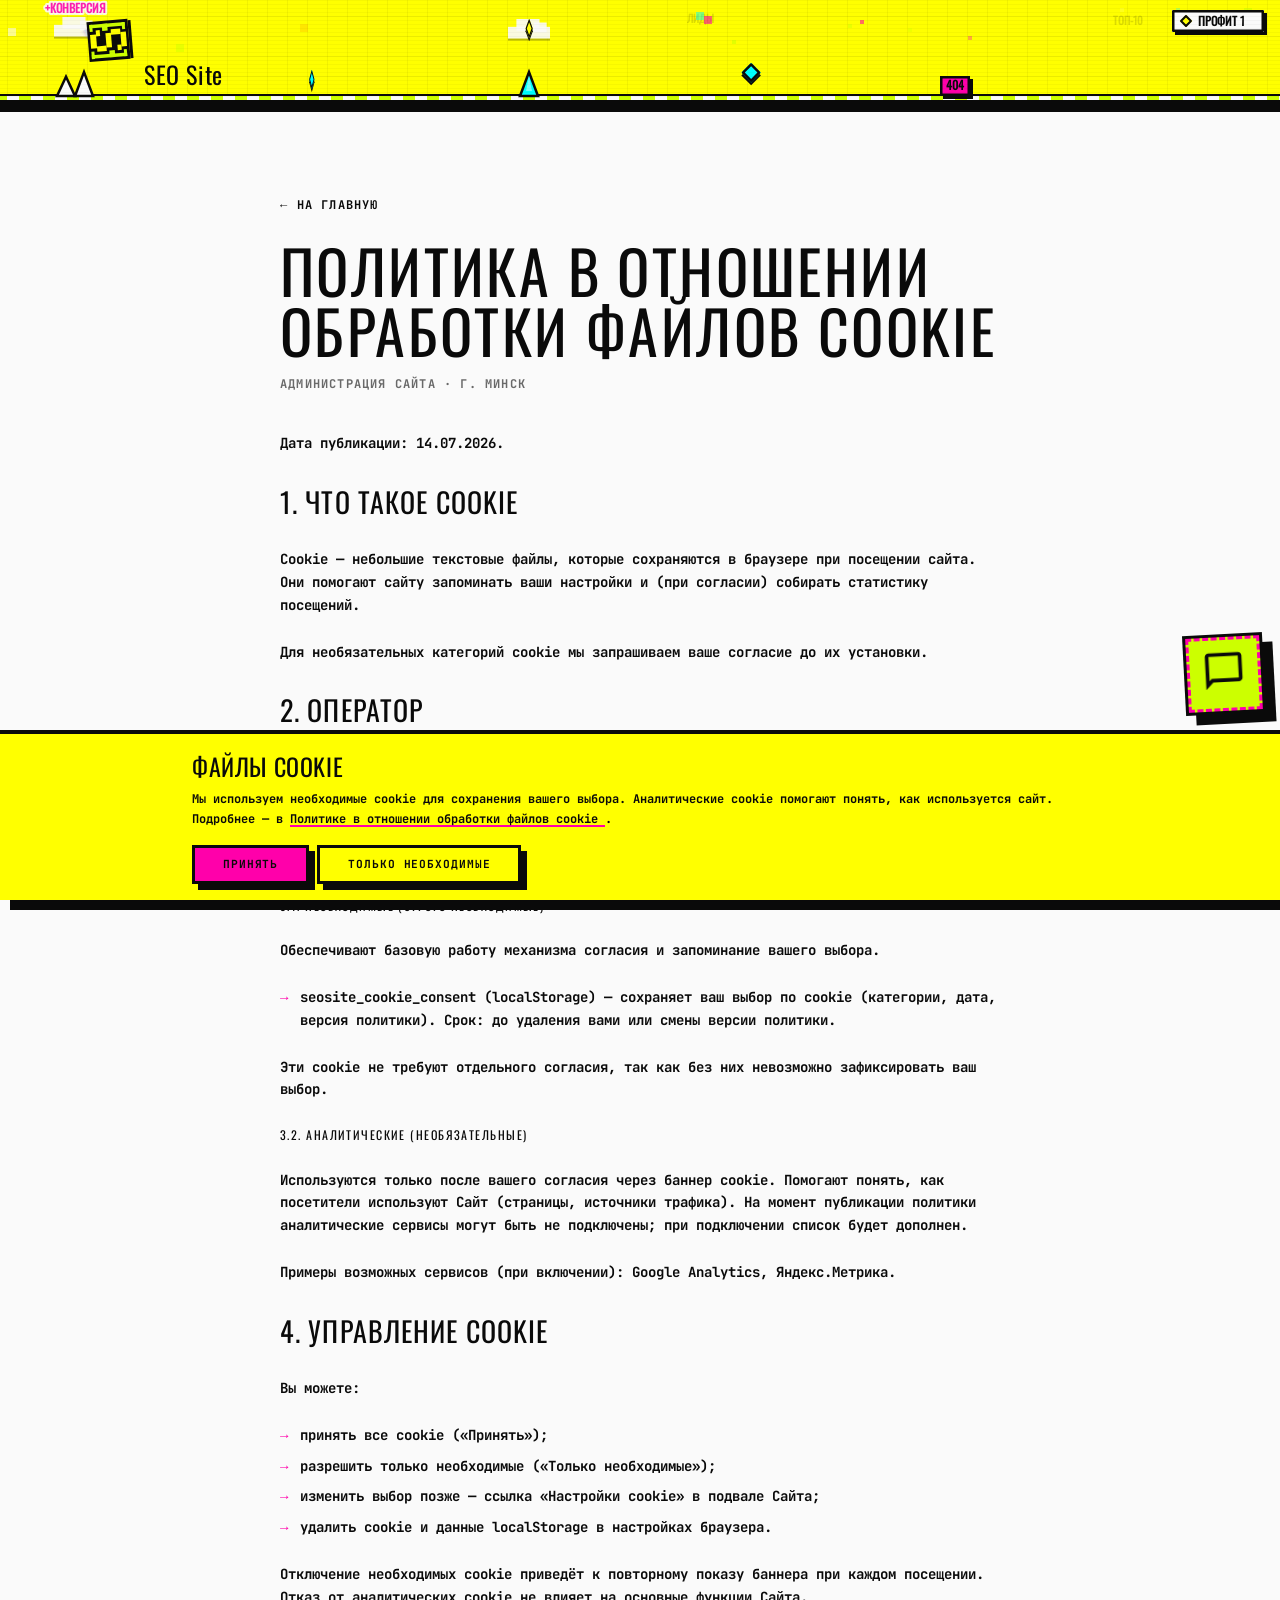
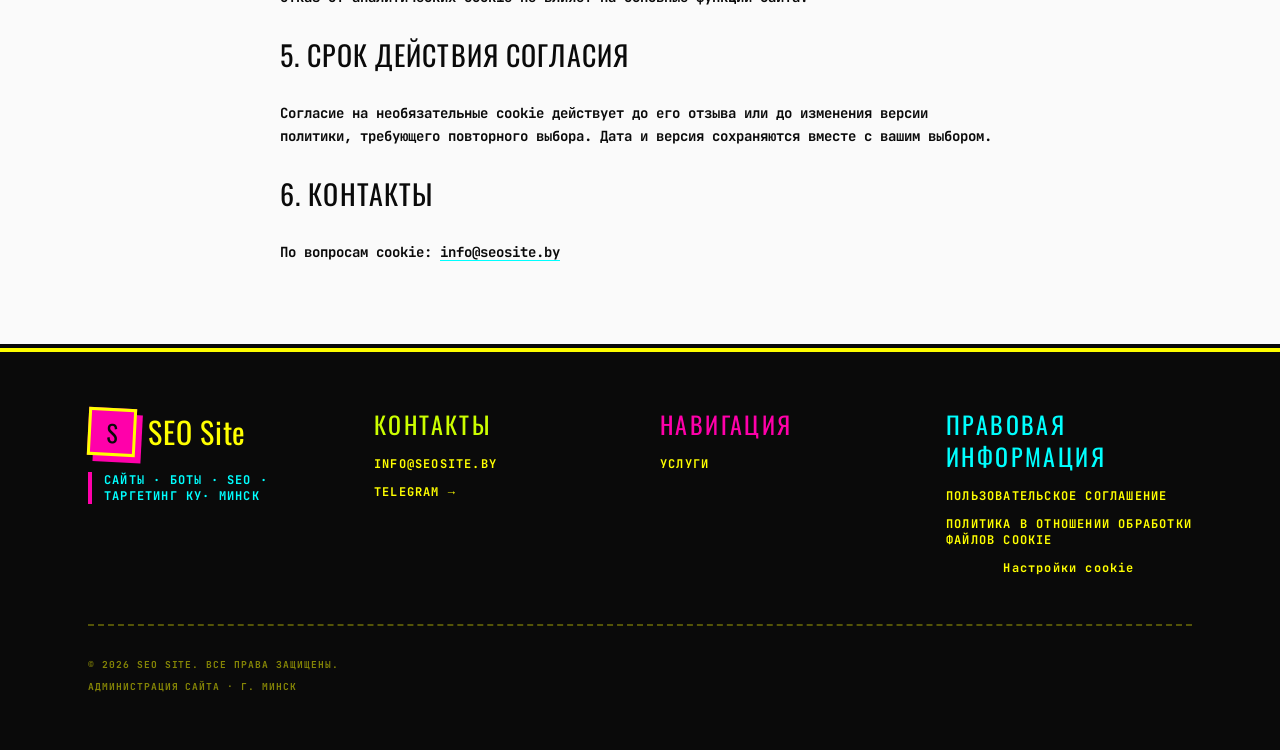
==== commit 210ae35f: "Updates" ====
--- a/cookies/index.html
+++ b/cookies/index.html
@@ -3,13 +3,14 @@
 S
 </span> <span class="font-display text-xl leading-none tracking-wide text-brutal-black sm:text-2xl">SEO Site</span> </a> </div> </header>  <main class="border-b-4 border-brutal-black bg-brutal-white"> <article class="mx-auto max-w-3xl px-4 py-16 sm:px-6 sm:py-20" data-beasties-container> <a href="/" class="inline-flex items-center gap-2 text-xs font-bold uppercase tracking-widest transition hover:text-acid-pink">
 ← На главную
-</a> <h1 class="mt-6 font-display text-5xl leading-none sm:text-6xl">Политика в отношении обработки файлов cookie</h1> <p class="mt-4 text-xs font-bold uppercase tracking-widest opacity-60"> Вишневская К.В. · г. Минск </p> <div class="legal-prose mt-10 space-y-6 text-sm font-bold leading-relaxed">  <p>Дата публикации: 14.07.2026.</p> <h2>1. Что такое cookie</h2> <p>
+</a> <h1 class="mt-6 font-display text-5xl leading-none sm:text-6xl">Политика в отношении обработки файлов cookie</h1> <p class="mt-4 text-xs font-bold uppercase tracking-widest opacity-60"> Администрация сайта · г. Минск </p> <div class="legal-prose mt-10 space-y-6 text-sm font-bold leading-relaxed">  <p>Дата публикации: 14.07.2026.</p> <h2>1. Что такое cookie</h2> <p>
 Cookie — небольшие текстовые файлы, которые сохраняются в браузере при посещении сайта.
         Они помогают сайту запоминать ваши настройки и (при согласии) собирать статистику
         посещений.
 </p> <p>
 Для необязательных категорий cookie мы запрашиваем ваше согласие до их установки.
-</p> <h2>2. Оператор</h2> <p> Вишневская К.В. · г. Минск. Контакт:  <a href="mailto:info@seosite.by">info@seosite.by</a>.
+</p> <h2>2. Оператор</h2> <p>
+Оператор cookie на Сайте — администрация сайта SEO Site (г. Минск). Контакт:  <a href="mailto:info@seosite.by">info@seosite.by</a>.
 </p> <h2>3. Категории cookie на Сайте</h2> <h3>3.1. Необходимые (строго необходимые)</h3> <p>Обеспечивают базовую работу механизма согласия и запоминание вашего выбора.</p> <ul> <li> <strong>seosite_cookie_consent</strong> (localStorage) — сохраняет ваш выбор по cookie
           (категории, дата, версия политики). Срок: до удаления вами или смены версии политики.
 </li> </ul> <p>Эти cookie не требуют отдельного согласия, так как без них невозможно зафиксировать ваш выбор.</p> <h3>3.2. Аналитические (необязательные)</h3> <p>
@@ -37,7 +38,7 @@
 Политика в отношении обработки файлов cookie
 </a> <button type="button" id="cookie-reopen" class="cursor-brutal-pointer text-left transition-colors hover:text-acid-pink">
 Настройки cookie
-</button> </div> </div> </div> <div class="mt-12 flex flex-col gap-2 border-t-2 border-dashed border-acid-yellow/30 pt-8 text-[0.6rem] font-bold uppercase tracking-widest text-acid-yellow/50 sm:flex-row sm:items-center sm:justify-between"> <p>© 2026 SEO Site. Все права защищены.</p> <p>Вишневская К.В. · г. Минск</p> </div> </div> </footer>  <div id="floating-contacts" class="fixed bottom-6 right-4 z-[101] pointer-events-none max-sm:bottom-4 max-sm:right-3 sm:bottom-8 sm:right-6" data-astro-cid-pwyzc53x> <div id="floating-contacts-menu" class="pointer-events-none absolute bottom-full right-0 mb-4 flex flex-col items-end gap-4 opacity-0 transition-all duration-200" aria-hidden="true" data-astro-cid-pwyzc53x> <a href="https://t.me/seositeby" target="_blank" rel="noopener noreferrer" class="floating-contact-link touch-manipulation relative block min-w-[12rem] translate-y-3 opacity-0 border-3 border-brutal-black px-6 py-4 text-center font-display text-xl uppercase leading-none tracking-wide text-brutal-black transition duration-100 sm:min-w-[15rem] sm:px-8 sm:py-5 sm:text-2xl bg-acid-cyan -rotate-2 shadow-brutal-pink mr-6" data-contact="telegram" data-astro-cid-pwyzc53x> Telegram </a><a href="mailto:info@seosite.by" class="floating-contact-link touch-manipulation relative block min-w-[12rem] translate-y-3 opacity-0 border-3 border-brutal-black px-6 py-4 text-center font-display text-xl uppercase leading-none tracking-wide text-brutal-black transition duration-100 sm:min-w-[15rem] sm:px-8 sm:py-5 sm:text-2xl bg-acid-yellow rotate-1 shadow-brutal-cyan mr-3" data-contact="email" data-astro-cid-pwyzc53x> Email </a> </div> <button type="button" id="floating-contacts-toggle" class="floating-contacts-btn touch-manipulation pointer-events-auto group relative -rotate-3 flex h-20 w-20 items-center justify-center border-3 border-brutal-black bg-acid-lime text-brutal-black shadow-brutal-lg transition active:translate-x-[3px] active:translate-y-[3px] active:shadow-brutal sm:h-24 sm:w-24" aria-expanded="false" aria-controls="floating-contacts-menu" aria-label="Контакты" data-astro-cid-pwyzc53x> <span class="floating-contacts-ping pointer-events-none absolute inset-0 border-3 border-dashed border-acid-pink" aria-hidden="true" data-astro-cid-pwyzc53x></span> <span id="floating-contacts-icon-open" class="relative z-10" data-astro-cid-pwyzc53x> <svg class="h-11 w-11 sm:h-14 sm:w-14" viewBox="0 0 24 24" fill="currentColor" aria-hidden="true" data-astro-cid-pwyzc53x=""> <path d="M20 2H4c-1.1 0-2 .9-2 2v18l4-4h14c1.1 0 2-.9 2-2V4c0-1.1-.9-2-2-2zm0 14H5.2L4 17.2V4h16v12z" data-astro-cid-pwyzc53x=""/> </svg> </span> <span id="floating-contacts-icon-close" class="relative z-10 hidden font-display text-5xl leading-none sm:text-6xl" data-astro-cid-pwyzc53x>
+</button> </div> </div> </div> <div class="mt-12 flex flex-col gap-2 border-t-2 border-dashed border-acid-yellow/30 pt-8 text-[0.6rem] font-bold uppercase tracking-widest text-acid-yellow/50 sm:flex-row sm:items-center sm:justify-between"> <p>© 2026 SEO Site. Все права защищены.</p> <p>Администрация сайта · г. Минск</p> </div> </div> </footer>  <div id="floating-contacts" class="fixed bottom-6 right-4 z-[101] pointer-events-none max-sm:bottom-4 max-sm:right-3 sm:bottom-8 sm:right-6" data-astro-cid-pwyzc53x> <div id="floating-contacts-menu" class="pointer-events-none absolute bottom-full right-0 mb-4 flex flex-col items-end gap-4 opacity-0 transition-all duration-200" aria-hidden="true" data-astro-cid-pwyzc53x> <a href="https://t.me/seositeby" target="_blank" rel="noopener noreferrer" class="floating-contact-link touch-manipulation relative block min-w-[12rem] translate-y-3 opacity-0 border-3 border-brutal-black px-6 py-4 text-center font-display text-xl uppercase leading-none tracking-wide text-brutal-black transition duration-100 sm:min-w-[15rem] sm:px-8 sm:py-5 sm:text-2xl bg-acid-cyan -rotate-2 shadow-brutal-pink mr-6" data-contact="telegram" data-astro-cid-pwyzc53x> Telegram </a><a href="mailto:info@seosite.by" class="floating-contact-link touch-manipulation relative block min-w-[12rem] translate-y-3 opacity-0 border-3 border-brutal-black px-6 py-4 text-center font-display text-xl uppercase leading-none tracking-wide text-brutal-black transition duration-100 sm:min-w-[15rem] sm:px-8 sm:py-5 sm:text-2xl bg-acid-yellow rotate-1 shadow-brutal-cyan mr-3" data-contact="email" data-astro-cid-pwyzc53x> Email </a> </div> <button type="button" id="floating-contacts-toggle" class="floating-contacts-btn touch-manipulation pointer-events-auto group relative -rotate-3 flex h-20 w-20 items-center justify-center border-3 border-brutal-black bg-acid-lime text-brutal-black shadow-brutal-lg transition active:translate-x-[3px] active:translate-y-[3px] active:shadow-brutal sm:h-24 sm:w-24" aria-expanded="false" aria-controls="floating-contacts-menu" aria-label="Контакты" data-astro-cid-pwyzc53x> <span class="floating-contacts-ping pointer-events-none absolute inset-0 border-3 border-dashed border-acid-pink" aria-hidden="true" data-astro-cid-pwyzc53x></span> <span id="floating-contacts-icon-open" class="relative z-10" data-astro-cid-pwyzc53x> <svg class="h-11 w-11 sm:h-14 sm:w-14" viewBox="0 0 24 24" fill="currentColor" aria-hidden="true" data-astro-cid-pwyzc53x=""> <path d="M20 2H4c-1.1 0-2 .9-2 2v18l4-4h14c1.1 0 2-.9 2-2V4c0-1.1-.9-2-2-2zm0 14H5.2L4 17.2V4h16v12z" data-astro-cid-pwyzc53x=""/> </svg> </span> <span id="floating-contacts-icon-close" class="relative z-10 hidden font-display text-5xl leading-none sm:text-6xl" data-astro-cid-pwyzc53x>
 ✕
 </span> </button> </div> <script type="module">const o=document.getElementById("floating-contacts"),n=document.getElementById("floating-contacts-menu"),c=document.getElementById("floating-contacts-toggle"),u=document.getElementById("floating-contacts-icon-open"),f=document.getElementById("floating-contacts-icon-close");if(o&&n&&c){let i=function(t){a=t,o.classList.toggle("is-open",t),c.setAttribute("aria-expanded",String(t)),n.setAttribute("aria-hidden",String(!t)),t?(n.classList.remove("pointer-events-none","opacity-0"),n.classList.add("pointer-events-auto","opacity-100"),n.querySelectorAll(".floating-contact-link").forEach((e,g)=>{e.style.transitionDelay=y?"0ms":`${g*50}ms`,e.classList.remove("translate-y-3","opacity-0"),e.classList.add("translate-y-0","opacity-100")}),u?.classList.add("hidden"),f?.classList.remove("hidden")):(n.classList.add("pointer-events-none","opacity-0"),n.classList.remove("pointer-events-auto","opacity-100"),n.querySelectorAll(".floating-contact-link").forEach(e=>{e.style.transitionDelay="0ms",e.classList.add("translate-y-3","opacity-0"),e.classList.remove("translate-y-0","opacity-100")}),u?.classList.remove("hidden"),f?.classList.add("hidden"))},d=function(t){t.stopPropagation(),i(!a)},r=function(){cancelAnimationFrame(m),m=requestAnimationFrame(()=>{if(!s||!p.matches||s.classList.contains("hidden")){o.style.removeProperty("bottom");return}const t=s.getBoundingClientRect().height;o.style.bottom=`${t+16}px`})},a=!1;const y=window.matchMedia("(pointer: coarse)").matches;let l=!1;c.addEventListener("pointerup",t=>{t.pointerType==="mouse"&&t.button!==0||(l=!0,d(t))}),c.addEventListener("click",t=>{if(l){l=!1;return}d(t)}),document.addEventListener("pointerdown",t=>{if(!a)return;const e=t.target;o.contains(e)||i(!1)}),document.addEventListener("keydown",t=>{t.key==="Escape"&&a&&i(!1)}),n.querySelectorAll("a").forEach(t=>{t.addEventListener("click",()=>i(!1))});const s=document.getElementById("cookie-consent"),p=window.matchMedia("(min-width: 641px)");let m=0;s&&(new MutationObserver(r).observe(s,{attributes:!0,attributeFilter:["class"]}),window.addEventListener("resize",r,{passive:!0}),r())}</script>  <div id="cookie-consent" class="hidden fixed inset-x-0 bottom-0 z-[100] border-t-4 border-brutal-black bg-acid-yellow p-4 shadow-brutal-lg max-sm:bottom-auto max-sm:top-0 max-sm:border-b-4 max-sm:border-t-0 sm:p-6" role="dialog" aria-labelledby="cookie-consent-title" aria-describedby="cookie-consent-desc"> <div class="mx-auto max-w-4xl"> <p id="cookie-consent-title" class="font-display text-2xl uppercase tracking-wide sm:text-3xl">
 Файлы cookie
--- a/_astro/cookies.DEtQrTtg.css
+++ b/_astro/cookies.DEtQrTtg.css
@@ -1 +1 @@
-::backdrop{--tw-translate-x:0;--tw-translate-y:0;--tw-rotate:0;--tw-skew-x:0;--tw-skew-y:0;--tw-scale-x:1;--tw-scale-y:1;--tw-pan-x: ;--tw-pan-y: ;--tw-pinch-zoom: ;--tw-ring-offset-shadow:0 0 #0000;--tw-ring-shadow:0 0 #0000;--tw-shadow:0 0 #0000;--tw-shadow-colored:0 0 #0000;--tw-contain-size: ;--tw-contain-layout: ;--tw-contain-paint: ;--tw-contain-style: }hr{height:0;color:inherit;border-top-width:1px}abbr:where([title]){-webkit-text-decoration:underline dotted;text-decoration:underline dotted}b,strong{font-weight:bolder}code,kbd,samp,pre{font-family:ui-monospace,SFMono-Regular,Menlo,Monaco,Consolas,Liberation Mono,Courier New,monospace;font-feature-settings:normal;font-variation-settings:normal;font-size:1em}small{font-size:80%}sub,sup{font-size:75%;line-height:0;position:relative;vertical-align:baseline}sub{bottom:-.25em}sup{top:-.5em}table{text-indent:0;border-color:inherit;border-collapse:collapse}button,input,optgroup,select,textarea{font-family:inherit;font-feature-settings:inherit;font-variation-settings:inherit;font-size:100%;font-weight:inherit;line-height:inherit;letter-spacing:inherit;color:inherit;margin:0;padding:0}button,select{text-transform:none}button,input:where([type=button]),input:where([type=reset]),input:where([type=submit]){-webkit-appearance:button;background-color:transparent;background-image:none}:-moz-focusring{outline:auto}:-moz-ui-invalid{box-shadow:none}progress{vertical-align:baseline}::-webkit-inner-spin-button,::-webkit-outer-spin-button{height:auto}[type=search]{-webkit-appearance:textfield;outline-offset:-2px}::-webkit-search-decoration{-webkit-appearance:none}::-webkit-file-upload-button{-webkit-appearance:button;font:inherit}summary{display:list-item}fieldset{margin:0;padding:0}legend{padding:0}dialog{padding:0}textarea{resize:vertical}input::-moz-placeholder,textarea::-moz-placeholder{opacity:1;color:#9ca3af}input::placeholder,textarea::placeholder{opacity:1;color:#9ca3af}button,[role=button]{cursor:pointer}:disabled{cursor:default}[hidden]:where(:not([hidden=until-found])){display:none}.pointer-events-auto{pointer-events:auto}.static{position:static}.fixed{position:fixed}.inset-x-0{left:0;right:0}.-left-3{left:-.75rem}.-right-3{right:-.75rem}.-top-3{top:-.75rem}.bottom-0{bottom:0}.bottom-6{bottom:1.5rem}.bottom-full{bottom:100%}.right-0{right:0}.right-4{right:1rem}.z-\[100\]{z-index:100}.z-\[101\]{z-index:101}.mb-2{margin-bottom:.5rem}.mb-4{margin-bottom:1rem}.mr-2{margin-right:.5rem}.mr-3{margin-right:.75rem}.mr-5{margin-right:1.25rem}.mr-6{margin-right:1.5rem}.mr-8{margin-right:2rem}.mt-1{margin-top:.25rem}.mt-12{margin-top:3rem}.mt-2{margin-top:.5rem}.mt-3{margin-top:.75rem}.mt-4{margin-top:1rem}.mt-5{margin-top:1.25rem}.block{display:block}.inline-block{display:inline-block}.inline-flex{display:inline-flex}.h-12{height:3rem}.h-20{height:5rem}.min-h-screen{min-height:100vh}.w-12{width:3rem}.w-20{width:5rem}.w-fit{width:-moz-fit-content;width:fit-content}.min-w-\[12rem\]{min-width:12rem}.max-w-3xl{max-width:48rem}.max-w-4xl{max-width:56rem}.max-w-xl{max-width:36rem}.flex-1{flex:1 1 0%}.translate-y-0{--tw-translate-y:0px;transform:translate(var(--tw-translate-x),var(--tw-translate-y)) rotate(var(--tw-rotate)) skew(var(--tw-skew-x)) skewY(var(--tw-skew-y)) scaleX(var(--tw-scale-x)) scaleY(var(--tw-scale-y))}.translate-y-3{--tw-translate-y:.75rem;transform:translate(var(--tw-translate-x),var(--tw-translate-y)) rotate(var(--tw-rotate)) skew(var(--tw-skew-x)) skewY(var(--tw-skew-y)) scaleX(var(--tw-scale-x)) scaleY(var(--tw-scale-y))}.-rotate-1{--tw-rotate:-1deg;transform:translate(var(--tw-translate-x),var(--tw-translate-y)) rotate(var(--tw-rotate)) skew(var(--tw-skew-x)) skewY(var(--tw-skew-y)) scaleX(var(--tw-scale-x)) scaleY(var(--tw-scale-y))}.-rotate-12{--tw-rotate:-12deg;transform:translate(var(--tw-translate-x),var(--tw-translate-y)) rotate(var(--tw-rotate)) skew(var(--tw-skew-x)) skewY(var(--tw-skew-y)) scaleX(var(--tw-scale-x)) scaleY(var(--tw-scale-y))}.-rotate-2{--tw-rotate:-2deg;transform:translate(var(--tw-translate-x),var(--tw-translate-y)) rotate(var(--tw-rotate)) skew(var(--tw-skew-x)) skewY(var(--tw-skew-y)) scaleX(var(--tw-scale-x)) scaleY(var(--tw-scale-y))}.-rotate-3{--tw-rotate:-3deg;transform:translate(var(--tw-translate-x),var(--tw-translate-y)) rotate(var(--tw-rotate)) skew(var(--tw-skew-x)) skewY(var(--tw-skew-y)) scaleX(var(--tw-scale-x)) scaleY(var(--tw-scale-y))}.rotate-1{--tw-rotate:1deg;transform:translate(var(--tw-translate-x),var(--tw-translate-y)) rotate(var(--tw-rotate)) skew(var(--tw-skew-x)) skewY(var(--tw-skew-y)) scaleX(var(--tw-scale-x)) scaleY(var(--tw-scale-y))}.rotate-3{--tw-rotate:3deg;transform:translate(var(--tw-translate-x),var(--tw-translate-y)) rotate(var(--tw-rotate)) skew(var(--tw-skew-x)) skewY(var(--tw-skew-y)) scaleX(var(--tw-scale-x)) scaleY(var(--tw-scale-y))}.transform{transform:translate(var(--tw-translate-x),var(--tw-translate-y)) rotate(var(--tw-rotate)) skew(var(--tw-skew-x)) skewY(var(--tw-skew-y)) scaleX(var(--tw-scale-x)) scaleY(var(--tw-scale-y))}.cursor-brutal-pointer{cursor:url(/cursors/cursor-pointer.svg) 6 3,pointer}.grid-cols-2{grid-template-columns:repeat(2,minmax(0,1fr))}.flex-col{flex-direction:column}.gap-2{gap:.5rem}.space-y-6>:not([hidden])~:not([hidden]){--tw-space-y-reverse:0;margin-top:calc(1.5rem * calc(1 - var(--tw-space-y-reverse)));margin-bottom:calc(1.5rem * var(--tw-space-y-reverse))}.border{border-width:1px}.border-t-2{border-top-width:2px}.border-t-4{border-top-width:4px}.border-acid-pink{--tw-border-opacity:1;border-color:rgb(255 0 170 / var(--tw-border-opacity, 1))}.border-acid-yellow{--tw-border-opacity:1;border-color:rgb(255 255 0 / var(--tw-border-opacity, 1))}.border-brutal-black\/40{border-color:#0a0a0a66}.\!bg-acid-pink{--tw-bg-opacity:1 !important;background-color:rgb(255 0 170 / var(--tw-bg-opacity, 1))!important}.bg-acid-orange{--tw-bg-opacity:1;background-color:rgb(255 102 0 / var(--tw-bg-opacity, 1))}.bg-brutal-gray{--tw-bg-opacity:1;background-color:rgb(232 232 232 / var(--tw-bg-opacity, 1))}.bg-brutal-white{--tw-bg-opacity:1;background-color:rgb(250 250 250 / var(--tw-bg-opacity, 1))}.p-4{padding:1rem}.p-5{padding:1.25rem}.\!py-2{padding-top:.5rem!important;padding-bottom:.5rem!important}.px-2{padding-left:.5rem;padding-right:.5rem}.py-0\.5{padding-top:.125rem;padding-bottom:.125rem}.py-1{padding-top:.25rem;padding-bottom:.25rem}.py-10{padding-top:2.5rem;padding-bottom:2.5rem}.py-14{padding-top:3.5rem;padding-bottom:3.5rem}.py-16{padding-top:4rem;padding-bottom:4rem}.py-20{padding-top:5rem;padding-bottom:5rem}.py-24{padding-top:6rem;padding-bottom:6rem}.py-4{padding-top:1rem;padding-bottom:1rem}.pl-14{padding-left:3.5rem}.pl-3{padding-left:.75rem}.pt-6{padding-top:1.5rem}.font-sans{font-family:JetBrains Mono,Courier New,monospace}.\!text-\[0\.7rem\]{font-size:.7rem!important}.text-2xl{font-size:1.5rem;line-height:2rem}.text-4xl{font-size:2.25rem;line-height:2.5rem}.text-\[0\.6rem\]{font-size:.6rem}.leading-tight{line-height:1.25}.tracking-\[0\.2em\]{letter-spacing:.2em}.\!text-brutal-black{color:#0a0a0a!important}.text-acid-pink{color:#f0a}.text-acid-yellow\/50{color:#ffff0080}.underline{text-decoration-line:underline}.decoration-acid-pink{text-decoration-color:#f0a}.decoration-2{text-decoration-thickness:2px}.underline-offset-2{text-underline-offset:2px}.antialiased{-webkit-font-smoothing:antialiased;-moz-osx-font-smoothing:grayscale}.opacity-0{opacity:0}.opacity-100{opacity:1}.opacity-60{opacity:.6}.shadow{--tw-shadow:0 1px 3px 0 rgb(0 0 0 / .1), 0 1px 2px -1px rgb(0 0 0 / .1);--tw-shadow-colored:0 1px 3px 0 var(--tw-shadow-color), 0 1px 2px -1px var(--tw-shadow-color);box-shadow:var(--tw-ring-offset-shadow, 0 0 #0000),var(--tw-ring-shadow, 0 0 #0000),var(--tw-shadow)}.shadow-brutal-cyan{--tw-shadow:6px 6px 0 0 #00FFFF;--tw-shadow-colored:6px 6px 0 0 var(--tw-shadow-color);box-shadow:var(--tw-ring-offset-shadow, 0 0 #0000),var(--tw-ring-shadow, 0 0 #0000),var(--tw-shadow)}.shadow-brutal-pink{--tw-shadow:6px 6px 0 0 #FF00AA;--tw-shadow-colored:6px 6px 0 0 var(--tw-shadow-color);box-shadow:var(--tw-ring-offset-shadow, 0 0 #0000),var(--tw-ring-shadow, 0 0 #0000),var(--tw-shadow)}.transition{transition-property:color,background-color,border-color,text-decoration-color,fill,stroke,opacity,box-shadow,transform,filter,backdrop-filter;transition-timing-function:cubic-bezier(.4,0,.2,1);transition-duration:.15s}.transition-all{transition-property:all;transition-timing-function:cubic-bezier(.4,0,.2,1);transition-duration:.15s}.transition-colors{transition-property:color,background-color,border-color,text-decoration-color,fill,stroke;transition-timing-function:cubic-bezier(.4,0,.2,1);transition-duration:.15s}.duration-100{transition-duration:.1s}.duration-200{transition-duration:.2s}.hover\:translate-x-1:hover{--tw-translate-x:.25rem;transform:translate(var(--tw-translate-x),var(--tw-translate-y)) rotate(var(--tw-rotate)) skew(var(--tw-skew-x)) skewY(var(--tw-skew-y)) scaleX(var(--tw-scale-x)) scaleY(var(--tw-scale-y))}.hover\:translate-y-1:hover{--tw-translate-y:.25rem;transform:translate(var(--tw-translate-x),var(--tw-translate-y)) rotate(var(--tw-rotate)) skew(var(--tw-skew-x)) skewY(var(--tw-skew-y)) scaleX(var(--tw-scale-x)) scaleY(var(--tw-scale-y))}.hover\:text-acid-pink:hover{color:#f0a}.hover\:shadow-brutal-sm:hover{--tw-shadow:4px 4px 0 0 #0A0A0A;--tw-shadow-colored:4px 4px 0 0 var(--tw-shadow-color);box-shadow:var(--tw-ring-offset-shadow, 0 0 #0000),var(--tw-ring-shadow, 0 0 #0000),var(--tw-shadow)}.active\:translate-x-\[3px\]:active{--tw-translate-x:3px;transform:translate(var(--tw-translate-x),var(--tw-translate-y)) rotate(var(--tw-rotate)) skew(var(--tw-skew-x)) skewY(var(--tw-skew-y)) scaleX(var(--tw-scale-x)) scaleY(var(--tw-scale-y))}.active\:translate-y-\[3px\]:active{--tw-translate-y:3px;transform:translate(var(--tw-translate-x),var(--tw-translate-y)) rotate(var(--tw-rotate)) skew(var(--tw-skew-x)) skewY(var(--tw-skew-y)) scaleX(var(--tw-scale-x)) scaleY(var(--tw-scale-y))}.active\:shadow-brutal:active{--tw-shadow:6px 6px 0 0 #0A0A0A;--tw-shadow-colored:6px 6px 0 0 var(--tw-shadow-color);box-shadow:var(--tw-ring-offset-shadow, 0 0 #0000),var(--tw-ring-shadow, 0 0 #0000),var(--tw-shadow)}.group:hover .group-hover\:text-acid-pink{color:#f0a}@media not all and (min-width:640px){.max-sm\:bottom-4{bottom:1rem}.max-sm\:bottom-auto{bottom:auto}.max-sm\:right-3{right:.75rem}.max-sm\:top-0{top:0}.max-sm\:border-b-4{border-bottom-width:4px}.max-sm\:border-t-0{border-top-width:0px}}.floating-contacts-btn[data-astro-cid-pwyzc53x]{animation:fab-wiggle 4s ease-in-out infinite}.floating-contacts-ping[data-astro-cid-pwyzc53x]{animation:fab-ping 2.5s cubic-bezier(0,0,.2,1) infinite}#floating-contacts[data-astro-cid-pwyzc53x].is-open .floating-contacts-btn[data-astro-cid-pwyzc53x],#floating-contacts[data-astro-cid-pwyzc53x].is-open .floating-contacts-ping[data-astro-cid-pwyzc53x]{animation:none}#floating-contacts[data-astro-cid-pwyzc53x].is-open .floating-contacts-btn[data-astro-cid-pwyzc53x]{rotate:0deg;background-color:#ff0}.floating-contact-link[data-astro-cid-pwyzc53x]{transition:transform .15s cubic-bezier(.68,-.55,.27,1.55),opacity .15s ease,box-shadow .1s ease}@media(hover:hover)and (pointer:fine){.floating-contacts-btn[data-astro-cid-pwyzc53x]:hover{rotate:0deg;background-color:#ff0}.floating-contact-link[data-astro-cid-pwyzc53x]:hover{transform:translate(-4px,-2px);box-shadow:4px 4px #0a0a0a}}@media(pointer:coarse){.floating-contact-link[data-astro-cid-pwyzc53x]{transition:none}}@keyframes fab-wiggle{0%,82%,to{transform:rotate(-3deg) scale(1)}86%{transform:rotate(-13deg) scale(1.06)}90%{transform:rotate(7deg) scale(1.06)}94%{transform:rotate(-9deg) scale(1.03)}98%{transform:rotate(5deg) scale(1.03)}}@keyframes fab-ping{0%{transform:scale(1);opacity:.85}70%,to{transform:scale(1.55);opacity:0}}@media(prefers-reduced-motion:reduce){.floating-contacts-btn[data-astro-cid-pwyzc53x],.floating-contacts-ping[data-astro-cid-pwyzc53x]{animation:none}}input[type=text],input[type=email],input[type=tel],input[type=search],input[type=url],input[type=number],input[type=password],textarea,[contenteditable=true]{cursor:url(/cursors/cursor-text.svg) 16 16,text}.marquee-track{display:flex;width:-moz-max-content;width:max-content;animation:marquee 18s linear infinite}@keyframes marquee{0%{transform:translate(0)}to{transform:translate(-50%)}}.letter-reveal .letter-word{display:inline-block;white-space:nowrap}.letter-reveal .letter{display:inline-block;opacity:0;transform:translateY(.75em) rotate(-6deg);transition:opacity .38s cubic-bezier(.68,-.55,.27,1.55),transform .38s cubic-bezier(.68,-.55,.27,1.55);transition-delay:calc((var(--last-i, 0) - var(--i, 0)) * 55ms)}.letter-reveal .letter-space{white-space:pre}.letter-reveal .letter.is-revealed{opacity:1;transform:translateY(0) rotate(0);transition-delay:0ms}#site-header>*{transition:opacity .6s ease}#site-header.header-pending>*{opacity:0}@media(prefers-reduced-motion:reduce){#site-header>*{transition:none}}))}.active\:translate-y-\[3px\]:active{--tw-translate-y:3px;transform:translate(var(--tw-translate-x),var(--tw-translate-y)) rotate(var(--tw-rotate)) skew(var(--tw-skew-x)) skewY(var(--tw-skew-y)) scaleX(var(--tw-scale-x)) scaleY(var(--tw-scale-y))}.active\:shadow-brutal:active{--tw-shadow:6px 6px 0 0 #0A0A0A;--tw-shadow-colored:6px 6px 0 0 var(--tw-shadow-color);box-shadow:var(--tw-ring-offset-shadow, 0 0 #0000),var(--tw-ring-shadow, 0 0 #0000),var(--tw-shadow)}.group:hover .group-hover\:text-acid-pink{color:#f0a}@media not all and (min-width:640px){.max-sm\:bottom-4{bottom:1rem}.max-sm\:bottom-auto{bottom:auto}.max-sm\:right-3{right:.75rem}.max-sm\:top-0{top:0}.max-sm\:border-b-4{border-bottom-width:4px}.max-sm\:border-t-0{border-top-width:0px}}@media(min-width:1024px){.lg\:mb-20{margin-bottom:5rem}.lg\:mt-8{margin-top:2rem}.lg\:block{display:block}.lg\:h-32{height:8rem}.lg\:grid-cols-3{grid-template-columns:repeat(3,minmax(0,1fr))}.lg\:grid-cols-4{grid-template-columns:repeat(4,minmax(0,1fr))}.lg\:grid-cols-\[1\.15fr_0\.85fr\]{grid-template-columns:1.15fr .85fr}.lg\:gap-14{gap:3.5rem}.lg\:py-24{padding-top:6rem;padding-bottom:6rem}}.floating-contacts-btn[data-astro-cid-pwyzc53x]{animation:fab-wiggle 4s ease-in-out infinite}.floating-contacts-ping[data-astro-cid-pwyzc53x]{animation:fab-ping 2.5s cubic-bezier(0,0,.2,1) infinite}#floating-contacts[data-astro-cid-pwyzc53x].is-open .floating-contacts-btn[data-astro-cid-pwyzc53x],#floating-contacts[data-astro-cid-pwyzc53x].is-open .floating-contacts-ping[data-astro-cid-pwyzc53x]{animation:none}#floating-contacts[data-astro-cid-pwyzc53x].is-open .floating-contacts-btn[data-astro-cid-pwyzc53x]{rotate:0deg;background-color:#ff0}.floating-contact-link[data-astro-cid-pwyzc53x]{transition:transform .15s cubic-bezier(.68,-.55,.27,1.55),opacity .15s ease,box-shadow .1s ease}@media(hover:hover)and (pointer:fine){.floating-contacts-btn[data-astro-cid-pwyzc53x]:hover{rotate:0deg;background-color:#ff0}.floating-contact-link[data-astro-cid-pwyzc53x]:hover{transform:translate(-4px,-2px);box-shadow:4px 4px #0a0a0a}}@media(pointer:coarse){.floating-contact-link[data-astro-cid-pwyzc53x]{transition:none}}@keyframes fab-wiggle{0%,82%,to{transform:rotate(-3deg) scale(1)}86%{transform:rotate(-13deg) scale(1.06)}90%{transform:rotate(7deg) scale(1.06)}94%{transform:rotate(-9deg) scale(1.03)}98%{transform:rotate(5deg) scale(1.03)}}@keyframes fab-ping{0%{transform:scale(1);opacity:.85}70%,to{transform:scale(1.55);opacity:0}}@media(prefers-reduced-motion:reduce){.floating-contacts-btn[data-astro-cid-pwyzc53x],.floating-contacts-ping[data-astro-cid-pwyzc53x]{animation:none}}input[type=text],input[type=email],input[type=tel],input[type=search],input[type=url],input[type=number],input[type=password],textarea,[contenteditable=true]{cursor:url(/cursors/cursor-text.svg) 16 16,text}.section-tag{display:inline-block;border:3px solid #0a0a0a;background:#ff0;padding:.25rem .75rem;font-size:.7rem;font-weight:700;text-transform:uppercase;letter-spacing:.15em;box-shadow:4px 4px #0a0a0a;transform:rotate(-2deg)}.btn-brutal{display:inline-flex;align-items:center;justify-content:center;gap:.5rem;border:3px solid #0a0a0a;background:#f0a;padding:.875rem 1.75rem;font-size:.8rem;font-weight:700;text-transform:uppercase;letter-spacing:.08em;color:#0a0a0a;box-shadow:6px 6px #0a0a0a;transition:transform .1s ease,box-shadow .1s ease;cursor:url(/cursors/cursor-pointer.svg) 6 3,pointer}@media(hover:hover)and (pointer:fine){.btn-brutal:hover{transform:translate(3px,3px);box-shadow:3px 3px #0a0a0a}}.btn-brutal:focus-visible{outline:3px dashed #00ffff;outline-offset:4px}.btn-brutal-outline{display:inline-flex;align-items:center;justify-content:center;gap:.5rem;border:3px solid #0a0a0a;background:#ff0;padding:.875rem 1.75rem;font-size:.8rem;font-weight:700;text-transform:uppercase;letter-spacing:.08em;color:#0a0a0a;box-shadow:6px 6px #0a0a0a;transition:transform .1s ease,box-shadow .1s ease;cursor:url(/cursors/cursor-pointer.svg) 6 3,pointer}@media(hover:hover)and (pointer:fine){.btn-brutal-outline:hover{background:#cf0;transform:translate(3px,3px);box-shadow:3px 3px #0a0a0a}}.btn-brutal-outline:focus-visible{outline:3px dashed #ff00aa;outline-offset:4px}.brutal-card{border:3px solid #0a0a0a;box-shadow:6px 6px #0a0a0a}.marquee-track{display:flex;width:-moz-max-content;width:max-content;animation:marquee 18s linear infinite}.marquee-track-reverse{display:flex;width:-moz-max-content;width:max-content;animation:marquee-reverse 18s linear infinite}@keyframes marquee{0%{transform:translate(0)}to{transform:translate(-50%)}}@keyframes marquee-reverse{0%{transform:translate(-50%)}to{transform:translate(0)}}.letter-reveal .letter-word{display:inline-block;white-space:nowrap}.letter-reveal .letter{display:inline-block;opacity:0;transform:translateY(.75em) rotate(-6deg);transition:opacity .38s cubic-bezier(.68,-.55,.27,1.55),transform .38s cubic-bezier(.68,-.55,.27,1.55);transition-delay:calc((var(--last-i, 0) - var(--i, 0)) * 55ms)}.letter-reveal .letter-space{white-space:pre}.letter-reveal .letter.is-revealed{opacity:1;transform:translateY(0) rotate(0);transition-delay:0ms}#site-header>*{transition:opacity .6s ease}#site-header.header-pending>*{opacity:0}@media(prefers-reduced-motion:reduce){#site-header>*{transition:none}}e-header>*{transition:none}}+::backdrop{--tw-translate-x:0;--tw-translate-y:0;--tw-rotate:0;--tw-skew-x:0;--tw-skew-y:0;--tw-scale-x:1;--tw-scale-y:1;--tw-pan-x: ;--tw-pan-y: ;--tw-pinch-zoom: ;--tw-ring-offset-shadow:0 0 #0000;--tw-ring-shadow:0 0 #0000;--tw-shadow:0 0 #0000;--tw-shadow-colored:0 0 #0000;--tw-contain-size: ;--tw-contain-layout: ;--tw-contain-paint: ;--tw-contain-style: }hr{height:0;color:inherit;border-top-width:1px}abbr:where([title]){-webkit-text-decoration:underline dotted;text-decoration:underline dotted}b,strong{font-weight:bolder}code,kbd,samp,pre{font-family:ui-monospace,SFMono-Regular,Menlo,Monaco,Consolas,Liberation Mono,Courier New,monospace;font-feature-settings:normal;font-variation-settings:normal;font-size:1em}small{font-size:80%}sub,sup{font-size:75%;line-height:0;position:relative;vertical-align:baseline}sub{bottom:-.25em}sup{top:-.5em}table{text-indent:0;border-color:inherit;border-collapse:collapse}button,input,optgroup,select,textarea{font-family:inherit;font-feature-settings:inherit;font-variation-settings:inherit;font-size:100%;font-weight:inherit;line-height:inherit;letter-spacing:inherit;color:inherit;margin:0;padding:0}button,select{text-transform:none}button,input:where([type=button]),input:where([type=reset]),input:where([type=submit]){-webkit-appearance:button;background-color:transparent;background-image:none}:-moz-focusring{outline:auto}:-moz-ui-invalid{box-shadow:none}progress{vertical-align:baseline}::-webkit-inner-spin-button,::-webkit-outer-spin-button{height:auto}[type=search]{-webkit-appearance:textfield;outline-offset:-2px}::-webkit-search-decoration{-webkit-appearance:none}::-webkit-file-upload-button{-webkit-appearance:button;font:inherit}summary{display:list-item}fieldset{margin:0;padding:0}legend{padding:0}dialog{padding:0}textarea{resize:vertical}input::-moz-placeholder,textarea::-moz-placeholder{opacity:1;color:#9ca3af}input::placeholder,textarea::placeholder{opacity:1;color:#9ca3af}button,[role=button]{cursor:pointer}:disabled{cursor:default}img,video{max-width:100%;height:auto}[hidden]:where(:not([hidden=until-found])){display:none}.pointer-events-auto{pointer-events:auto}.static{position:static}.fixed{position:fixed}.inset-x-0{left:0;right:0}.-bottom-4{bottom:-1rem}.-left-3{left:-.75rem}.-left-4{left:-1rem}.-right-16{right:-4rem}.-right-3{right:-.75rem}.-top-3{top:-.75rem}.bottom-0{bottom:0}.bottom-12{bottom:3rem}.bottom-6{bottom:1.5rem}.bottom-full{bottom:100%}.left-8{left:2rem}.right-0{right:0}.right-4{right:1rem}.top-24{top:6rem}.z-\[100\]{z-index:100}.z-\[101\]{z-index:101}.mb-14{margin-bottom:3.5rem}.mb-2{margin-bottom:.5rem}.mb-4{margin-bottom:1rem}.mr-2{margin-right:.5rem}.mr-3{margin-right:.75rem}.mr-5{margin-right:1.25rem}.mr-6{margin-right:1.5rem}.mr-8{margin-right:2rem}.mt-0\.5{margin-top:.125rem}.mt-1{margin-top:.25rem}.mt-12{margin-top:3rem}.mt-2{margin-top:.5rem}.mt-3{margin-top:.75rem}.mt-5{margin-top:1.25rem}.mt-8{margin-top:2rem}.block{display:block}.inline-block{display:inline-block}.grid{display:grid}.hidden{display:none}.h-12{height:3rem}.h-20{height:5rem}.h-24{height:6rem}.h-40{height:10rem}.min-h-screen{min-height:100vh}.w-12{width:3rem}.w-20{width:5rem}.w-24{width:6rem}.w-40{width:10rem}.w-auto{width:auto}.w-fit{width:-moz-fit-content;width:fit-content}.min-w-\[12rem\]{min-width:12rem}.max-w-4xl{max-width:56rem}.max-w-lg{max-width:32rem}.max-w-none{max-width:none}.max-w-xl{max-width:36rem}.flex-1{flex:1 1 0%}.translate-y-0{--tw-translate-y:0px;transform:translate(var(--tw-translate-x),var(--tw-translate-y)) rotate(var(--tw-rotate)) skew(var(--tw-skew-x)) skewY(var(--tw-skew-y)) scaleX(var(--tw-scale-x)) scaleY(var(--tw-scale-y))}.translate-y-3{--tw-translate-y:.75rem;transform:translate(var(--tw-translate-x),var(--tw-translate-y)) rotate(var(--tw-rotate)) skew(var(--tw-skew-x)) skewY(var(--tw-skew-y)) scaleX(var(--tw-scale-x)) scaleY(var(--tw-scale-y))}.-rotate-1{--tw-rotate:-1deg;transform:translate(var(--tw-translate-x),var(--tw-translate-y)) rotate(var(--tw-rotate)) skew(var(--tw-skew-x)) skewY(var(--tw-skew-y)) scaleX(var(--tw-scale-x)) scaleY(var(--tw-scale-y))}.-rotate-12{--tw-rotate:-12deg;transform:translate(var(--tw-translate-x),var(--tw-translate-y)) rotate(var(--tw-rotate)) skew(var(--tw-skew-x)) skewY(var(--tw-skew-y)) scaleX(var(--tw-scale-x)) scaleY(var(--tw-scale-y))}.-rotate-2{--tw-rotate:-2deg;transform:translate(var(--tw-translate-x),var(--tw-translate-y)) rotate(var(--tw-rotate)) skew(var(--tw-skew-x)) skewY(var(--tw-skew-y)) scaleX(var(--tw-scale-x)) scaleY(var(--tw-scale-y))}.-rotate-3{--tw-rotate:-3deg;transform:translate(var(--tw-translate-x),var(--tw-translate-y)) rotate(var(--tw-rotate)) skew(var(--tw-skew-x)) skewY(var(--tw-skew-y)) scaleX(var(--tw-scale-x)) scaleY(var(--tw-scale-y))}.-rotate-6{--tw-rotate:-6deg;transform:translate(var(--tw-translate-x),var(--tw-translate-y)) rotate(var(--tw-rotate)) skew(var(--tw-skew-x)) skewY(var(--tw-skew-y)) scaleX(var(--tw-scale-x)) scaleY(var(--tw-scale-y))}.rotate-1{--tw-rotate:1deg;transform:translate(var(--tw-translate-x),var(--tw-translate-y)) rotate(var(--tw-rotate)) skew(var(--tw-skew-x)) skewY(var(--tw-skew-y)) scaleX(var(--tw-scale-x)) scaleY(var(--tw-scale-y))}.rotate-12{--tw-rotate:12deg;transform:translate(var(--tw-translate-x),var(--tw-translate-y)) rotate(var(--tw-rotate)) skew(var(--tw-skew-x)) skewY(var(--tw-skew-y)) scaleX(var(--tw-scale-x)) scaleY(var(--tw-scale-y))}.rotate-2{--tw-rotate:2deg;transform:translate(var(--tw-translate-x),var(--tw-translate-y)) rotate(var(--tw-rotate)) skew(var(--tw-skew-x)) skewY(var(--tw-skew-y)) scaleX(var(--tw-scale-x)) scaleY(var(--tw-scale-y))}.rotate-3{--tw-rotate:3deg;transform:translate(var(--tw-translate-x),var(--tw-translate-y)) rotate(var(--tw-rotate)) skew(var(--tw-skew-x)) skewY(var(--tw-skew-y)) scaleX(var(--tw-scale-x)) scaleY(var(--tw-scale-y))}.transform{transform:translate(var(--tw-translate-x),var(--tw-translate-y)) rotate(var(--tw-rotate)) skew(var(--tw-skew-x)) skewY(var(--tw-skew-y)) scaleX(var(--tw-scale-x)) scaleY(var(--tw-scale-y))}.cursor-brutal-pointer{cursor:url(/cursors/cursor-pointer.svg) 6 3,pointer}.touch-manipulation{touch-action:manipulation}.grid-cols-2{grid-template-columns:repeat(2,minmax(0,1fr))}.flex-col{flex-direction:column}.flex-wrap{flex-wrap:wrap}.items-start{align-items:flex-start}.justify-between{justify-content:space-between}.gap-0{gap:0px}.gap-10{gap:2.5rem}.gap-16{gap:4rem}.gap-4{gap:1rem}.gap-6{gap:1.5rem}.space-y-2>:not([hidden])~:not([hidden]){--tw-space-y-reverse:0;margin-top:calc(.5rem * calc(1 - var(--tw-space-y-reverse)));margin-bottom:calc(.5rem * var(--tw-space-y-reverse))}.space-y-5>:not([hidden])~:not([hidden]){--tw-space-y-reverse:0;margin-top:calc(1.25rem * calc(1 - var(--tw-space-y-reverse)));margin-bottom:calc(1.25rem * var(--tw-space-y-reverse))}.border{border-width:1px}.border-0{border-width:0px}.border-2{border-width:2px}.border-4{border-width:4px}.border-b-2{border-bottom-width:2px}.border-l-4{border-left-width:4px}.border-t-2{border-top-width:2px}.border-t-4{border-top-width:4px}.border-dashed{border-style:dashed}.border-acid-cyan{--tw-border-opacity:1;border-color:rgb(0 255 255 / var(--tw-border-opacity, 1))}.border-acid-pink{--tw-border-opacity:1;border-color:rgb(255 0 170 / var(--tw-border-opacity, 1))}.border-acid-yellow{--tw-border-opacity:1;border-color:rgb(255 255 0 / var(--tw-border-opacity, 1))}.border-acid-yellow\/30{border-color:#ffff004d}.border-brutal-black\/40{border-color:#0a0a0a66}.\!bg-acid-cyan{--tw-bg-opacity:1 !important;background-color:rgb(0 255 255 / var(--tw-bg-opacity, 1))!important}.\!bg-acid-pink{--tw-bg-opacity:1 !important;background-color:rgb(255 0 170 / var(--tw-bg-opacity, 1))!important}.bg-acid-cyan{--tw-bg-opacity:1;background-color:rgb(0 255 255 / var(--tw-bg-opacity, 1))}.bg-acid-lime{--tw-bg-opacity:1;background-color:rgb(204 255 0 / var(--tw-bg-opacity, 1))}.bg-acid-orange{--tw-bg-opacity:1;background-color:rgb(255 102 0 / var(--tw-bg-opacity, 1))}.bg-acid-pink{--tw-bg-opacity:1;background-color:rgb(255 0 170 / var(--tw-bg-opacity, 1))}.bg-brutal-black{--tw-bg-opacity:1;background-color:rgb(10 10 10 / var(--tw-bg-opacity, 1))}.bg-brutal-gray{--tw-bg-opacity:1;background-color:rgb(232 232 232 / var(--tw-bg-opacity, 1))}.bg-brutal-white{--tw-bg-opacity:1;background-color:rgb(250 250 250 / var(--tw-bg-opacity, 1))}.bg-brutal-white\/60{background-color:#fafafa99}.p-4{padding:1rem}.p-5{padding:1.25rem}.p-6{padding:1.5rem}.\!py-2{padding-top:.5rem!important;padding-bottom:.5rem!important}.px-2{padding-left:.5rem;padding-right:.5rem}.px-3{padding-left:.75rem;padding-right:.75rem}.px-6{padding-left:1.5rem;padding-right:1.5rem}.py-0\.5{padding-top:.125rem;padding-bottom:.125rem}.py-1{padding-top:.25rem;padding-bottom:.25rem}.py-1\.5{padding-top:.375rem;padding-bottom:.375rem}.py-10{padding-top:2.5rem;padding-bottom:2.5rem}.py-14{padding-top:3.5rem;padding-bottom:3.5rem}.py-2{padding-top:.5rem;padding-bottom:.5rem}.py-2\.5{padding-top:.625rem;padding-bottom:.625rem}.py-20{padding-top:5rem;padding-bottom:5rem}.py-24{padding-top:6rem;padding-bottom:6rem}.py-3{padding-top:.75rem;padding-bottom:.75rem}.py-4{padding-top:1rem;padding-bottom:1rem}.pb-0{padding-bottom:0}.pb-14{padding-bottom:3.5rem}.pb-4{padding-bottom:1rem}.pl-14{padding-left:3.5rem}.pl-3{padding-left:.75rem}.pl-4{padding-left:1rem}.pt-20{padding-top:5rem}.pt-6{padding-top:1.5rem}.font-sans{font-family:JetBrains Mono,Courier New,monospace}.\!text-\[0\.7rem\]{font-size:.7rem!important}.text-2xl{font-size:1.5rem;line-height:2rem}.text-3xl{font-size:1.875rem;line-height:2.25rem}.text-4xl{font-size:2.25rem;line-height:2.5rem}.text-\[0\.65rem\]{font-size:.65rem}.text-\[0\.6rem\]{font-size:.6rem}.text-\[clamp\(3rem\,8vw\,5\.5rem\)\]{font-size:clamp(3rem,8vw,5.5rem)}.text-lg{font-size:1.125rem;line-height:1.75rem}.leading-\[0\.9\]{line-height:.9}.leading-tight{line-height:1.25}.tracking-\[0\.2em\]{letter-spacing:.2em}.\!text-brutal-black{color:#0a0a0a!important}.text-acid-cyan{color:#0ff}.text-acid-lime{color:#cf0}.text-acid-pink{color:#f0a}.text-acid-yellow{color:#ff0}.text-acid-yellow\/50{color:#ffff0080}.underline{text-decoration-line:underline}.decoration-acid-pink{text-decoration-color:#f0a}.decoration-2{text-decoration-thickness:2px}.underline-offset-2{text-underline-offset:2px}.antialiased{-webkit-font-smoothing:antialiased;-moz-osx-font-smoothing:grayscale}.opacity-0{opacity:0}.opacity-100{opacity:1}.shadow{--tw-shadow:0 1px 3px 0 rgb(0 0 0 / .1), 0 1px 2px -1px rgb(0 0 0 / .1);--tw-shadow-colored:0 1px 3px 0 var(--tw-shadow-color), 0 1px 2px -1px var(--tw-shadow-color);box-shadow:var(--tw-ring-offset-shadow, 0 0 #0000),var(--tw-ring-shadow, 0 0 #0000),var(--tw-shadow)}.shadow-brutal{--tw-shadow:6px 6px 0 0 #0A0A0A;--tw-shadow-colored:6px 6px 0 0 var(--tw-shadow-color);box-shadow:var(--tw-ring-offset-shadow, 0 0 #0000),var(--tw-ring-shadow, 0 0 #0000),var(--tw-shadow)}.shadow-brutal-cyan{--tw-shadow:6px 6px 0 0 #00FFFF;--tw-shadow-colored:6px 6px 0 0 var(--tw-shadow-color);box-shadow:var(--tw-ring-offset-shadow, 0 0 #0000),var(--tw-ring-shadow, 0 0 #0000),var(--tw-shadow)}.shadow-brutal-lg{--tw-shadow:10px 10px 0 0 #0A0A0A;--tw-shadow-colored:10px 10px 0 0 var(--tw-shadow-color);box-shadow:var(--tw-ring-offset-shadow, 0 0 #0000),var(--tw-ring-shadow, 0 0 #0000),var(--tw-shadow)}.shadow-brutal-pink{--tw-shadow:6px 6px 0 0 #FF00AA;--tw-shadow-colored:6px 6px 0 0 var(--tw-shadow-color);box-shadow:var(--tw-ring-offset-shadow, 0 0 #0000),var(--tw-ring-shadow, 0 0 #0000),var(--tw-shadow)}.shadow-brutal-sm{--tw-shadow:4px 4px 0 0 #0A0A0A;--tw-shadow-colored:4px 4px 0 0 var(--tw-shadow-color);box-shadow:var(--tw-ring-offset-shadow, 0 0 #0000),var(--tw-ring-shadow, 0 0 #0000),var(--tw-shadow)}.transition-all{transition-property:all;transition-timing-function:cubic-bezier(.4,0,.2,1);transition-duration:.15s}.transition-colors{transition-property:color,background-color,border-color,text-decoration-color,fill,stroke;transition-timing-function:cubic-bezier(.4,0,.2,1);transition-duration:.15s}.duration-100{transition-duration:.1s}.duration-200{transition-duration:.2s}.hover\:translate-x-1:hover{--tw-translate-x:.25rem;transform:translate(var(--tw-translate-x),var(--tw-translate-y)) rotate(var(--tw-rotate)) skew(var(--tw-skew-x)) skewY(var(--tw-skew-y)) scaleX(var(--tw-scale-x)) scaleY(var(--tw-scale-y))}.hover\:translate-y-1:hover{--tw-translate-y:.25rem;transform:translate(var(--tw-translate-x),var(--tw-translate-y)) rotate(var(--tw-rotate)) skew(var(--tw-skew-x)) skewY(var(--tw-skew-y)) scaleX(var(--tw-scale-x)) scaleY(var(--tw-scale-y))}.hover\:shadow-brutal-sm:hover{--tw-shadow:4px 4px 0 0 #0A0A0A;--tw-shadow-colored:4px 4px 0 0 var(--tw-shadow-color);box-shadow:var(--tw-ring-offset-shadow, 0 0 #0000),var(--tw-ring-shadow, 0 0 #0000),var(--tw-shadow)}.active\:translate-x-\[3px\]:active{--tw-translate-x:3px;transform:translate(var(--tw-translate-x),var(--tw-translate-y)) rotate(var(--tw-rotate)) skew(var(--tw-skew-x)) skewY(var(--tw-skew-y)) scaleX(var(--tw-scale-x)) scaleY(var(--tw-scale-y))}.active\:translate-y-\[3px\]:active{--tw-translate-y:3px;transform:translate(var(--tw-translate-x),var(--tw-translate-y)) rotate(var(--tw-rotate)) skew(var(--tw-skew-x)) skewY(var(--tw-skew-y)) scaleX(var(--tw-scale-x)) scaleY(var(--tw-scale-y))}.active\:shadow-brutal:active{--tw-shadow:6px 6px 0 0 #0A0A0A;--tw-shadow-colored:6px 6px 0 0 var(--tw-shadow-color);box-shadow:var(--tw-ring-offset-shadow, 0 0 #0000),var(--tw-ring-shadow, 0 0 #0000),var(--tw-shadow)}.group:hover .group-hover\:text-acid-pink{color:#f0a}@media not all and (min-width:640px){.max-sm\:bottom-4{bottom:1rem}.max-sm\:bottom-auto{bottom:auto}.max-sm\:right-3{right:.75rem}.max-sm\:top-0{top:0}.max-sm\:border-b-4{border-bottom-width:4px}.max-sm\:border-t-0{border-top-width:0px}}@media(min-width:1024px){.lg\:mb-20{margin-bottom:5rem}.lg\:mt-8{margin-top:2rem}.lg\:block{display:block}.lg\:h-32{height:8rem}.lg\:grid-cols-3{grid-template-columns:repeat(3,minmax(0,1fr))}.lg\:grid-cols-4{grid-template-columns:repeat(4,minmax(0,1fr))}.lg\:grid-cols-\[1\.15fr_0\.85fr\]{grid-template-columns:1.15fr .85fr}.lg\:gap-14{gap:3.5rem}.lg\:py-24{padding-top:6rem;padding-bottom:6rem}}.floating-contacts-btn[data-astro-cid-pwyzc53x]{animation:fab-wiggle 4s ease-in-out infinite}.floating-contacts-ping[data-astro-cid-pwyzc53x]{animation:fab-ping 2.5s cubic-bezier(0,0,.2,1) infinite}#floating-contacts[data-astro-cid-pwyzc53x].is-open .floating-contacts-btn[data-astro-cid-pwyzc53x],#floating-contacts[data-astro-cid-pwyzc53x].is-open .floating-contacts-ping[data-astro-cid-pwyzc53x]{animation:none}#floating-contacts[data-astro-cid-pwyzc53x].is-open .floating-contacts-btn[data-astro-cid-pwyzc53x]{rotate:0deg;background-color:#ff0}.floating-contact-link[data-astro-cid-pwyzc53x]{transition:transform .15s cubic-bezier(.68,-.55,.27,1.55),opacity .15s ease,box-shadow .1s ease}@media(hover:hover)and (pointer:fine){.floating-contacts-btn[data-astro-cid-pwyzc53x]:hover{rotate:0deg;background-color:#ff0}.floating-contact-link[data-astro-cid-pwyzc53x]:hover{transform:translate(-4px,-2px);box-shadow:4px 4px #0a0a0a}}@media(pointer:coarse){.floating-contact-link[data-astro-cid-pwyzc53x]{transition:none}}@keyframes fab-wiggle{0%,82%,to{transform:rotate(-3deg) scale(1)}86%{transform:rotate(-13deg) scale(1.06)}90%{transform:rotate(7deg) scale(1.06)}94%{transform:rotate(-9deg) scale(1.03)}98%{transform:rotate(5deg) scale(1.03)}}@keyframes fab-ping{0%{transform:scale(1);opacity:.85}70%,to{transform:scale(1.55);opacity:0}}@media(prefers-reduced-motion:reduce){.floating-contacts-btn[data-astro-cid-pwyzc53x],.floating-contacts-ping[data-astro-cid-pwyzc53x]{animation:none}}input[type=text],input[type=email],input[type=tel],input[type=search],input[type=url],input[type=number],input[type=password],textarea,[contenteditable=true]{cursor:url(/cursors/cursor-text.svg) 16 16,text}.section-tag{display:inline-block;border:3px solid #0a0a0a;background:#ff0;padding:.25rem .75rem;font-size:.7rem;font-weight:700;text-transform:uppercase;letter-spacing:.15em;box-shadow:4px 4px #0a0a0a;transform:rotate(-2deg)}.btn-brutal{display:inline-flex;align-items:center;justify-content:center;gap:.5rem;border:3px solid #0a0a0a;background:#f0a;padding:.875rem 1.75rem;font-size:.8rem;font-weight:700;text-transform:uppercase;letter-spacing:.08em;color:#0a0a0a;box-shadow:6px 6px #0a0a0a;transition:transform .1s ease,box-shadow .1s ease;cursor:url(/cursors/cursor-pointer.svg) 6 3,pointer}@media(hover:hover)and (pointer:fine){.btn-brutal:hover{transform:translate(3px,3px);box-shadow:3px 3px #0a0a0a}}.btn-brutal:focus-visible{outline:3px dashed #00ffff;outline-offset:4px}.btn-brutal-outline{display:inline-flex;align-items:center;justify-content:center;gap:.5rem;border:3px solid #0a0a0a;background:#ff0;padding:.875rem 1.75rem;font-size:.8rem;font-weight:700;text-transform:uppercase;letter-spacing:.08em;color:#0a0a0a;box-shadow:6px 6px #0a0a0a;transition:transform .1s ease,box-shadow .1s ease;cursor:url(/cursors/cursor-pointer.svg) 6 3,pointer}@media(hover:hover)and (pointer:fine){.btn-brutal-outline:hover{background:#cf0;transform:translate(3px,3px);box-shadow:3px 3px #0a0a0a}}.btn-brutal-outline:focus-visible{outline:3px dashed #ff00aa;outline-offset:4px}.brutal-card{border:3px solid #0a0a0a;box-shadow:6px 6px #0a0a0a}.marquee-track{display:flex;width:-moz-max-content;width:max-content;animation:marquee 18s linear infinite}.marquee-track-reverse{display:flex;width:-moz-max-content;width:max-content;animation:marquee-reverse 18s linear infinite}@keyframes marquee{0%{transform:translate(0)}to{transform:translate(-50%)}}@keyframes marquee-reverse{0%{transform:translate(-50%)}to{transform:translate(0)}}.letter-reveal .letter-word{display:inline-block;white-space:nowrap}.letter-reveal .letter{display:inline-block;opacity:0;transform:translateY(.75em) rotate(-6deg);transition:opacity .38s cubic-bezier(.68,-.55,.27,1.55),transform .38s cubic-bezier(.68,-.55,.27,1.55);transition-delay:calc((var(--last-i, 0) - var(--i, 0)) * 55ms)}.letter-reveal .letter-space{white-space:pre}.letter-reveal .letter.is-revealed{opacity:1;transform:translateY(0) rotate(0);transition-delay:0ms}#site-header>*{transition:opacity .6s ease}#site-header.header-pending>*{opacity:0}@media(prefers-reduced-motion:reduce){#site-header>*{transition:none}}
--- a/_astro/cookies.DEtQrTtg.css
+++ b/_astro/cookies.DEtQrTtg.css
@@ -1 +1 @@
-::backdrop{--tw-translate-x:0;--tw-translate-y:0;--tw-rotate:0;--tw-skew-x:0;--tw-skew-y:0;--tw-scale-x:1;--tw-scale-y:1;--tw-pan-x: ;--tw-pan-y: ;--tw-pinch-zoom: ;--tw-ring-offset-shadow:0 0 #0000;--tw-ring-shadow:0 0 #0000;--tw-shadow:0 0 #0000;--tw-shadow-colored:0 0 #0000;--tw-contain-size: ;--tw-contain-layout: ;--tw-contain-paint: ;--tw-contain-style: }hr{height:0;color:inherit;border-top-width:1px}abbr:where([title]){-webkit-text-decoration:underline dotted;text-decoration:underline dotted}b,strong{font-weight:bolder}code,kbd,samp,pre{font-family:ui-monospace,SFMono-Regular,Menlo,Monaco,Consolas,Liberation Mono,Courier New,monospace;font-feature-settings:normal;font-variation-settings:normal;font-size:1em}small{font-size:80%}sub,sup{font-size:75%;line-height:0;position:relative;vertical-align:baseline}sub{bottom:-.25em}sup{top:-.5em}table{text-indent:0;border-color:inherit;border-collapse:collapse}button,input,optgroup,select,textarea{font-family:inherit;font-feature-settings:inherit;font-variation-settings:inherit;font-size:100%;font-weight:inherit;line-height:inherit;letter-spacing:inherit;color:inherit;margin:0;padding:0}button,select{text-transform:none}button,input:where([type=button]),input:where([type=reset]),input:where([type=submit]){-webkit-appearance:button;background-color:transparent;background-image:none}:-moz-focusring{outline:auto}:-moz-ui-invalid{box-shadow:none}progress{vertical-align:baseline}::-webkit-inner-spin-button,::-webkit-outer-spin-button{height:auto}[type=search]{-webkit-appearance:textfield;outline-offset:-2px}::-webkit-search-decoration{-webkit-appearance:none}::-webkit-file-upload-button{-webkit-appearance:button;font:inherit}summary{display:list-item}fieldset{margin:0;padding:0}legend{padding:0}dialog{padding:0}textarea{resize:vertical}input::-moz-placeholder,textarea::-moz-placeholder{opacity:1;color:#9ca3af}input::placeholder,textarea::placeholder{opacity:1;color:#9ca3af}button,[role=button]{cursor:pointer}:disabled{cursor:default}[hidden]:where(:not([hidden=until-found])){display:none}.pointer-events-auto{pointer-events:auto}.static{position:static}.fixed{position:fixed}.inset-x-0{left:0;right:0}.-left-3{left:-.75rem}.-right-3{right:-.75rem}.-top-3{top:-.75rem}.bottom-0{bottom:0}.bottom-6{bottom:1.5rem}.bottom-full{bottom:100%}.right-0{right:0}.right-4{right:1rem}.z-\[100\]{z-index:100}.z-\[101\]{z-index:101}.mb-2{margin-bottom:.5rem}.mb-4{margin-bottom:1rem}.mr-2{margin-right:.5rem}.mr-3{margin-right:.75rem}.mr-5{margin-right:1.25rem}.mr-6{margin-right:1.5rem}.mr-8{margin-right:2rem}.mt-1{margin-top:.25rem}.mt-12{margin-top:3rem}.mt-2{margin-top:.5rem}.mt-3{margin-top:.75rem}.mt-4{margin-top:1rem}.mt-5{margin-top:1.25rem}.block{display:block}.inline-block{display:inline-block}.inline-flex{display:inline-flex}.h-12{height:3rem}.h-20{height:5rem}.min-h-screen{min-height:100vh}.w-12{width:3rem}.w-20{width:5rem}.w-fit{width:-moz-fit-content;width:fit-content}.min-w-\[12rem\]{min-width:12rem}.max-w-3xl{max-width:48rem}.max-w-4xl{max-width:56rem}.max-w-xl{max-width:36rem}.flex-1{flex:1 1 0%}.translate-y-0{--tw-translate-y:0px;transform:translate(var(--tw-translate-x),var(--tw-translate-y)) rotate(var(--tw-rotate)) skew(var(--tw-skew-x)) skewY(var(--tw-skew-y)) scaleX(var(--tw-scale-x)) scaleY(var(--tw-scale-y))}.translate-y-3{--tw-translate-y:.75rem;transform:translate(var(--tw-translate-x),var(--tw-translate-y)) rotate(var(--tw-rotate)) skew(var(--tw-skew-x)) skewY(var(--tw-skew-y)) scaleX(var(--tw-scale-x)) scaleY(var(--tw-scale-y))}.-rotate-1{--tw-rotate:-1deg;transform:translate(var(--tw-translate-x),var(--tw-translate-y)) rotate(var(--tw-rotate)) skew(var(--tw-skew-x)) skewY(var(--tw-skew-y)) scaleX(var(--tw-scale-x)) scaleY(var(--tw-scale-y))}.-rotate-12{--tw-rotate:-12deg;transform:translate(var(--tw-translate-x),var(--tw-translate-y)) rotate(var(--tw-rotate)) skew(var(--tw-skew-x)) skewY(var(--tw-skew-y)) scaleX(var(--tw-scale-x)) scaleY(var(--tw-scale-y))}.-rotate-2{--tw-rotate:-2deg;transform:translate(var(--tw-translate-x),var(--tw-translate-y)) rotate(var(--tw-rotate)) skew(var(--tw-skew-x)) skewY(var(--tw-skew-y)) scaleX(var(--tw-scale-x)) scaleY(var(--tw-scale-y))}.-rotate-3{--tw-rotate:-3deg;transform:translate(var(--tw-translate-x),var(--tw-translate-y)) rotate(var(--tw-rotate)) skew(var(--tw-skew-x)) skewY(var(--tw-skew-y)) scaleX(var(--tw-scale-x)) scaleY(var(--tw-scale-y))}.rotate-1{--tw-rotate:1deg;transform:translate(var(--tw-translate-x),var(--tw-translate-y)) rotate(var(--tw-rotate)) skew(var(--tw-skew-x)) skewY(var(--tw-skew-y)) scaleX(var(--tw-scale-x)) scaleY(var(--tw-scale-y))}.rotate-3{--tw-rotate:3deg;transform:translate(var(--tw-translate-x),var(--tw-translate-y)) rotate(var(--tw-rotate)) skew(var(--tw-skew-x)) skewY(var(--tw-skew-y)) scaleX(var(--tw-scale-x)) scaleY(var(--tw-scale-y))}.transform{transform:translate(var(--tw-translate-x),var(--tw-translate-y)) rotate(var(--tw-rotate)) skew(var(--tw-skew-x)) skewY(var(--tw-skew-y)) scaleX(var(--tw-scale-x)) scaleY(var(--tw-scale-y))}.cursor-brutal-pointer{cursor:url(/cursors/cursor-pointer.svg) 6 3,pointer}.grid-cols-2{grid-template-columns:repeat(2,minmax(0,1fr))}.flex-col{flex-direction:column}.gap-2{gap:.5rem}.space-y-6>:not([hidden])~:not([hidden]){--tw-space-y-reverse:0;margin-top:calc(1.5rem * calc(1 - var(--tw-space-y-reverse)));margin-bottom:calc(1.5rem * var(--tw-space-y-reverse))}.border{border-width:1px}.border-t-2{border-top-width:2px}.border-t-4{border-top-width:4px}.border-acid-pink{--tw-border-opacity:1;border-color:rgb(255 0 170 / var(--tw-border-opacity, 1))}.border-acid-yellow{--tw-border-opacity:1;border-color:rgb(255 255 0 / var(--tw-border-opacity, 1))}.border-brutal-black\/40{border-color:#0a0a0a66}.\!bg-acid-pink{--tw-bg-opacity:1 !important;background-color:rgb(255 0 170 / var(--tw-bg-opacity, 1))!important}.bg-acid-orange{--tw-bg-opacity:1;background-color:rgb(255 102 0 / var(--tw-bg-opacity, 1))}.bg-brutal-gray{--tw-bg-opacity:1;background-color:rgb(232 232 232 / var(--tw-bg-opacity, 1))}.bg-brutal-white{--tw-bg-opacity:1;background-color:rgb(250 250 250 / var(--tw-bg-opacity, 1))}.p-4{padding:1rem}.p-5{padding:1.25rem}.\!py-2{padding-top:.5rem!important;padding-bottom:.5rem!important}.px-2{padding-left:.5rem;padding-right:.5rem}.py-0\.5{padding-top:.125rem;padding-bottom:.125rem}.py-1{padding-top:.25rem;padding-bottom:.25rem}.py-10{padding-top:2.5rem;padding-bottom:2.5rem}.py-14{padding-top:3.5rem;padding-bottom:3.5rem}.py-16{padding-top:4rem;padding-bottom:4rem}.py-20{padding-top:5rem;padding-bottom:5rem}.py-24{padding-top:6rem;padding-bottom:6rem}.py-4{padding-top:1rem;padding-bottom:1rem}.pl-14{padding-left:3.5rem}.pl-3{padding-left:.75rem}.pt-6{padding-top:1.5rem}.font-sans{font-family:JetBrains Mono,Courier New,monospace}.\!text-\[0\.7rem\]{font-size:.7rem!important}.text-2xl{font-size:1.5rem;line-height:2rem}.text-4xl{font-size:2.25rem;line-height:2.5rem}.text-\[0\.6rem\]{font-size:.6rem}.leading-tight{line-height:1.25}.tracking-\[0\.2em\]{letter-spacing:.2em}.\!text-brutal-black{color:#0a0a0a!important}.text-acid-pink{color:#f0a}.text-acid-yellow\/50{color:#ffff0080}.underline{text-decoration-line:underline}.decoration-acid-pink{text-decoration-color:#f0a}.decoration-2{text-decoration-thickness:2px}.underline-offset-2{text-underline-offset:2px}.antialiased{-webkit-font-smoothing:antialiased;-moz-osx-font-smoothing:grayscale}.opacity-0{opacity:0}.opacity-100{opacity:1}.opacity-60{opacity:.6}.shadow{--tw-shadow:0 1px 3px 0 rgb(0 0 0 / .1), 0 1px 2px -1px rgb(0 0 0 / .1);--tw-shadow-colored:0 1px 3px 0 var(--tw-shadow-color), 0 1px 2px -1px var(--tw-shadow-color);box-shadow:var(--tw-ring-offset-shadow, 0 0 #0000),var(--tw-ring-shadow, 0 0 #0000),var(--tw-shadow)}.shadow-brutal-cyan{--tw-shadow:6px 6px 0 0 #00FFFF;--tw-shadow-colored:6px 6px 0 0 var(--tw-shadow-color);box-shadow:var(--tw-ring-offset-shadow, 0 0 #0000),var(--tw-ring-shadow, 0 0 #0000),var(--tw-shadow)}.shadow-brutal-pink{--tw-shadow:6px 6px 0 0 #FF00AA;--tw-shadow-colored:6px 6px 0 0 var(--tw-shadow-color);box-shadow:var(--tw-ring-offset-shadow, 0 0 #0000),var(--tw-ring-shadow, 0 0 #0000),var(--tw-shadow)}.transition{transition-property:color,background-color,border-color,text-decoration-color,fill,stroke,opacity,box-shadow,transform,filter,backdrop-filter;transition-timing-function:cubic-bezier(.4,0,.2,1);transition-duration:.15s}.transition-all{transition-property:all;transition-timing-function:cubic-bezier(.4,0,.2,1);transition-duration:.15s}.transition-colors{transition-property:color,background-color,border-color,text-decoration-color,fill,stroke;transition-timing-function:cubic-bezier(.4,0,.2,1);transition-duration:.15s}.duration-100{transition-duration:.1s}.duration-200{transition-duration:.2s}.hover\:translate-x-1:hover{--tw-translate-x:.25rem;transform:translate(var(--tw-translate-x),var(--tw-translate-y)) rotate(var(--tw-rotate)) skew(var(--tw-skew-x)) skewY(var(--tw-skew-y)) scaleX(var(--tw-scale-x)) scaleY(var(--tw-scale-y))}.hover\:translate-y-1:hover{--tw-translate-y:.25rem;transform:translate(var(--tw-translate-x),var(--tw-translate-y)) rotate(var(--tw-rotate)) skew(var(--tw-skew-x)) skewY(var(--tw-skew-y)) scaleX(var(--tw-scale-x)) scaleY(var(--tw-scale-y))}.hover\:text-acid-pink:hover{color:#f0a}.hover\:shadow-brutal-sm:hover{--tw-shadow:4px 4px 0 0 #0A0A0A;--tw-shadow-colored:4px 4px 0 0 var(--tw-shadow-color);box-shadow:var(--tw-ring-offset-shadow, 0 0 #0000),var(--tw-ring-shadow, 0 0 #0000),var(--tw-shadow)}.active\:translate-x-\[3px\]:active{--tw-translate-x:3px;transform:translate(var(--tw-translate-x),var(--tw-translate-y)) rotate(var(--tw-rotate)) skew(var(--tw-skew-x)) skewY(var(--tw-skew-y)) scaleX(var(--tw-scale-x)) scaleY(var(--tw-scale-y))}.active\:translate-y-\[3px\]:active{--tw-translate-y:3px;transform:translate(var(--tw-translate-x),var(--tw-translate-y)) rotate(var(--tw-rotate)) skew(var(--tw-skew-x)) skewY(var(--tw-skew-y)) scaleX(var(--tw-scale-x)) scaleY(var(--tw-scale-y))}.active\:shadow-brutal:active{--tw-shadow:6px 6px 0 0 #0A0A0A;--tw-shadow-colored:6px 6px 0 0 var(--tw-shadow-color);box-shadow:var(--tw-ring-offset-shadow, 0 0 #0000),var(--tw-ring-shadow, 0 0 #0000),var(--tw-shadow)}.group:hover .group-hover\:text-acid-pink{color:#f0a}@media not all and (min-width:640px){.max-sm\:bottom-4{bottom:1rem}.max-sm\:bottom-auto{bottom:auto}.max-sm\:right-3{right:.75rem}.max-sm\:top-0{top:0}.max-sm\:border-b-4{border-bottom-width:4px}.max-sm\:border-t-0{border-top-width:0px}}.floating-contacts-btn[data-astro-cid-pwyzc53x]{animation:fab-wiggle 4s ease-in-out infinite}.floating-contacts-ping[data-astro-cid-pwyzc53x]{animation:fab-ping 2.5s cubic-bezier(0,0,.2,1) infinite}#floating-contacts[data-astro-cid-pwyzc53x].is-open .floating-contacts-btn[data-astro-cid-pwyzc53x],#floating-contacts[data-astro-cid-pwyzc53x].is-open .floating-contacts-ping[data-astro-cid-pwyzc53x]{animation:none}#floating-contacts[data-astro-cid-pwyzc53x].is-open .floating-contacts-btn[data-astro-cid-pwyzc53x]{rotate:0deg;background-color:#ff0}.floating-contact-link[data-astro-cid-pwyzc53x]{transition:transform .15s cubic-bezier(.68,-.55,.27,1.55),opacity .15s ease,box-shadow .1s ease}@media(hover:hover)and (pointer:fine){.floating-contacts-btn[data-astro-cid-pwyzc53x]:hover{rotate:0deg;background-color:#ff0}.floating-contact-link[data-astro-cid-pwyzc53x]:hover{transform:translate(-4px,-2px);box-shadow:4px 4px #0a0a0a}}@media(pointer:coarse){.floating-contact-link[data-astro-cid-pwyzc53x]{transition:none}}@keyframes fab-wiggle{0%,82%,to{transform:rotate(-3deg) scale(1)}86%{transform:rotate(-13deg) scale(1.06)}90%{transform:rotate(7deg) scale(1.06)}94%{transform:rotate(-9deg) scale(1.03)}98%{transform:rotate(5deg) scale(1.03)}}@keyframes fab-ping{0%{transform:scale(1);opacity:.85}70%,to{transform:scale(1.55);opacity:0}}@media(prefers-reduced-motion:reduce){.floating-contacts-btn[data-astro-cid-pwyzc53x],.floating-contacts-ping[data-astro-cid-pwyzc53x]{animation:none}}input[type=text],input[type=email],input[type=tel],input[type=search],input[type=url],input[type=number],input[type=password],textarea,[contenteditable=true]{cursor:url(/cursors/cursor-text.svg) 16 16,text}.marquee-track{display:flex;width:-moz-max-content;width:max-content;animation:marquee 18s linear infinite}@keyframes marquee{0%{transform:translate(0)}to{transform:translate(-50%)}}.letter-reveal .letter-word{display:inline-block;white-space:nowrap}.letter-reveal .letter{display:inline-block;opacity:0;transform:translateY(.75em) rotate(-6deg);transition:opacity .38s cubic-bezier(.68,-.55,.27,1.55),transform .38s cubic-bezier(.68,-.55,.27,1.55);transition-delay:calc((var(--last-i, 0) - var(--i, 0)) * 55ms)}.letter-reveal .letter-space{white-space:pre}.letter-reveal .letter.is-revealed{opacity:1;transform:translateY(0) rotate(0);transition-delay:0ms}#site-header>*{transition:opacity .6s ease}#site-header.header-pending>*{opacity:0}@media(prefers-reduced-motion:reduce){#site-header>*{transition:none}}))}.active\:translate-y-\[3px\]:active{--tw-translate-y:3px;transform:translate(var(--tw-translate-x),var(--tw-translate-y)) rotate(var(--tw-rotate)) skew(var(--tw-skew-x)) skewY(var(--tw-skew-y)) scaleX(var(--tw-scale-x)) scaleY(var(--tw-scale-y))}.active\:shadow-brutal:active{--tw-shadow:6px 6px 0 0 #0A0A0A;--tw-shadow-colored:6px 6px 0 0 var(--tw-shadow-color);box-shadow:var(--tw-ring-offset-shadow, 0 0 #0000),var(--tw-ring-shadow, 0 0 #0000),var(--tw-shadow)}.group:hover .group-hover\:text-acid-pink{color:#f0a}@media not all and (min-width:640px){.max-sm\:bottom-4{bottom:1rem}.max-sm\:bottom-auto{bottom:auto}.max-sm\:right-3{right:.75rem}.max-sm\:top-0{top:0}.max-sm\:border-b-4{border-bottom-width:4px}.max-sm\:border-t-0{border-top-width:0px}}@media(min-width:1024px){.lg\:mb-20{margin-bottom:5rem}.lg\:mt-8{margin-top:2rem}.lg\:block{display:block}.lg\:h-32{height:8rem}.lg\:grid-cols-3{grid-template-columns:repeat(3,minmax(0,1fr))}.lg\:grid-cols-4{grid-template-columns:repeat(4,minmax(0,1fr))}.lg\:grid-cols-\[1\.15fr_0\.85fr\]{grid-template-columns:1.15fr .85fr}.lg\:gap-14{gap:3.5rem}.lg\:py-24{padding-top:6rem;padding-bottom:6rem}}.floating-contacts-btn[data-astro-cid-pwyzc53x]{animation:fab-wiggle 4s ease-in-out infinite}.floating-contacts-ping[data-astro-cid-pwyzc53x]{animation:fab-ping 2.5s cubic-bezier(0,0,.2,1) infinite}#floating-contacts[data-astro-cid-pwyzc53x].is-open .floating-contacts-btn[data-astro-cid-pwyzc53x],#floating-contacts[data-astro-cid-pwyzc53x].is-open .floating-contacts-ping[data-astro-cid-pwyzc53x]{animation:none}#floating-contacts[data-astro-cid-pwyzc53x].is-open .floating-contacts-btn[data-astro-cid-pwyzc53x]{rotate:0deg;background-color:#ff0}.floating-contact-link[data-astro-cid-pwyzc53x]{transition:transform .15s cubic-bezier(.68,-.55,.27,1.55),opacity .15s ease,box-shadow .1s ease}@media(hover:hover)and (pointer:fine){.floating-contacts-btn[data-astro-cid-pwyzc53x]:hover{rotate:0deg;background-color:#ff0}.floating-contact-link[data-astro-cid-pwyzc53x]:hover{transform:translate(-4px,-2px);box-shadow:4px 4px #0a0a0a}}@media(pointer:coarse){.floating-contact-link[data-astro-cid-pwyzc53x]{transition:none}}@keyframes fab-wiggle{0%,82%,to{transform:rotate(-3deg) scale(1)}86%{transform:rotate(-13deg) scale(1.06)}90%{transform:rotate(7deg) scale(1.06)}94%{transform:rotate(-9deg) scale(1.03)}98%{transform:rotate(5deg) scale(1.03)}}@keyframes fab-ping{0%{transform:scale(1);opacity:.85}70%,to{transform:scale(1.55);opacity:0}}@media(prefers-reduced-motion:reduce){.floating-contacts-btn[data-astro-cid-pwyzc53x],.floating-contacts-ping[data-astro-cid-pwyzc53x]{animation:none}}input[type=text],input[type=email],input[type=tel],input[type=search],input[type=url],input[type=number],input[type=password],textarea,[contenteditable=true]{cursor:url(/cursors/cursor-text.svg) 16 16,text}.section-tag{display:inline-block;border:3px solid #0a0a0a;background:#ff0;padding:.25rem .75rem;font-size:.7rem;font-weight:700;text-transform:uppercase;letter-spacing:.15em;box-shadow:4px 4px #0a0a0a;transform:rotate(-2deg)}.btn-brutal{display:inline-flex;align-items:center;justify-content:center;gap:.5rem;border:3px solid #0a0a0a;background:#f0a;padding:.875rem 1.75rem;font-size:.8rem;font-weight:700;text-transform:uppercase;letter-spacing:.08em;color:#0a0a0a;box-shadow:6px 6px #0a0a0a;transition:transform .1s ease,box-shadow .1s ease;cursor:url(/cursors/cursor-pointer.svg) 6 3,pointer}@media(hover:hover)and (pointer:fine){.btn-brutal:hover{transform:translate(3px,3px);box-shadow:3px 3px #0a0a0a}}.btn-brutal:focus-visible{outline:3px dashed #00ffff;outline-offset:4px}.btn-brutal-outline{display:inline-flex;align-items:center;justify-content:center;gap:.5rem;border:3px solid #0a0a0a;background:#ff0;padding:.875rem 1.75rem;font-size:.8rem;font-weight:700;text-transform:uppercase;letter-spacing:.08em;color:#0a0a0a;box-shadow:6px 6px #0a0a0a;transition:transform .1s ease,box-shadow .1s ease;cursor:url(/cursors/cursor-pointer.svg) 6 3,pointer}@media(hover:hover)and (pointer:fine){.btn-brutal-outline:hover{background:#cf0;transform:translate(3px,3px);box-shadow:3px 3px #0a0a0a}}.btn-brutal-outline:focus-visible{outline:3px dashed #ff00aa;outline-offset:4px}.brutal-card{border:3px solid #0a0a0a;box-shadow:6px 6px #0a0a0a}.marquee-track{display:flex;width:-moz-max-content;width:max-content;animation:marquee 18s linear infinite}.marquee-track-reverse{display:flex;width:-moz-max-content;width:max-content;animation:marquee-reverse 18s linear infinite}@keyframes marquee{0%{transform:translate(0)}to{transform:translate(-50%)}}@keyframes marquee-reverse{0%{transform:translate(-50%)}to{transform:translate(0)}}.letter-reveal .letter-word{display:inline-block;white-space:nowrap}.letter-reveal .letter{display:inline-block;opacity:0;transform:translateY(.75em) rotate(-6deg);transition:opacity .38s cubic-bezier(.68,-.55,.27,1.55),transform .38s cubic-bezier(.68,-.55,.27,1.55);transition-delay:calc((var(--last-i, 0) - var(--i, 0)) * 55ms)}.letter-reveal .letter-space{white-space:pre}.letter-reveal .letter.is-revealed{opacity:1;transform:translateY(0) rotate(0);transition-delay:0ms}#site-header>*{transition:opacity .6s ease}#site-header.header-pending>*{opacity:0}@media(prefers-reduced-motion:reduce){#site-header>*{transition:none}}e-header>*{transition:none}}+::backdrop{--tw-translate-x:0;--tw-translate-y:0;--tw-rotate:0;--tw-skew-x:0;--tw-skew-y:0;--tw-scale-x:1;--tw-scale-y:1;--tw-pan-x: ;--tw-pan-y: ;--tw-pinch-zoom: ;--tw-ring-offset-shadow:0 0 #0000;--tw-ring-shadow:0 0 #0000;--tw-shadow:0 0 #0000;--tw-shadow-colored:0 0 #0000;--tw-contain-size: ;--tw-contain-layout: ;--tw-contain-paint: ;--tw-contain-style: }hr{height:0;color:inherit;border-top-width:1px}abbr:where([title]){-webkit-text-decoration:underline dotted;text-decoration:underline dotted}b,strong{font-weight:bolder}code,kbd,samp,pre{font-family:ui-monospace,SFMono-Regular,Menlo,Monaco,Consolas,Liberation Mono,Courier New,monospace;font-feature-settings:normal;font-variation-settings:normal;font-size:1em}small{font-size:80%}sub,sup{font-size:75%;line-height:0;position:relative;vertical-align:baseline}sub{bottom:-.25em}sup{top:-.5em}table{text-indent:0;border-color:inherit;border-collapse:collapse}button,input,optgroup,select,textarea{font-family:inherit;font-feature-settings:inherit;font-variation-settings:inherit;font-size:100%;font-weight:inherit;line-height:inherit;letter-spacing:inherit;color:inherit;margin:0;padding:0}button,select{text-transform:none}button,input:where([type=button]),input:where([type=reset]),input:where([type=submit]){-webkit-appearance:button;background-color:transparent;background-image:none}:-moz-focusring{outline:auto}:-moz-ui-invalid{box-shadow:none}progress{vertical-align:baseline}::-webkit-inner-spin-button,::-webkit-outer-spin-button{height:auto}[type=search]{-webkit-appearance:textfield;outline-offset:-2px}::-webkit-search-decoration{-webkit-appearance:none}::-webkit-file-upload-button{-webkit-appearance:button;font:inherit}summary{display:list-item}fieldset{margin:0;padding:0}legend{padding:0}dialog{padding:0}textarea{resize:vertical}input::-moz-placeholder,textarea::-moz-placeholder{opacity:1;color:#9ca3af}input::placeholder,textarea::placeholder{opacity:1;color:#9ca3af}button,[role=button]{cursor:pointer}:disabled{cursor:default}img,video{max-width:100%;height:auto}[hidden]:where(:not([hidden=until-found])){display:none}.pointer-events-auto{pointer-events:auto}.static{position:static}.fixed{position:fixed}.inset-x-0{left:0;right:0}.-bottom-4{bottom:-1rem}.-left-3{left:-.75rem}.-left-4{left:-1rem}.-right-16{right:-4rem}.-right-3{right:-.75rem}.-top-3{top:-.75rem}.bottom-0{bottom:0}.bottom-12{bottom:3rem}.bottom-6{bottom:1.5rem}.bottom-full{bottom:100%}.left-8{left:2rem}.right-0{right:0}.right-4{right:1rem}.top-24{top:6rem}.z-\[100\]{z-index:100}.z-\[101\]{z-index:101}.mb-14{margin-bottom:3.5rem}.mb-2{margin-bottom:.5rem}.mb-4{margin-bottom:1rem}.mr-2{margin-right:.5rem}.mr-3{margin-right:.75rem}.mr-5{margin-right:1.25rem}.mr-6{margin-right:1.5rem}.mr-8{margin-right:2rem}.mt-0\.5{margin-top:.125rem}.mt-1{margin-top:.25rem}.mt-12{margin-top:3rem}.mt-2{margin-top:.5rem}.mt-3{margin-top:.75rem}.mt-5{margin-top:1.25rem}.mt-8{margin-top:2rem}.block{display:block}.inline-block{display:inline-block}.grid{display:grid}.hidden{display:none}.h-12{height:3rem}.h-20{height:5rem}.h-24{height:6rem}.h-40{height:10rem}.min-h-screen{min-height:100vh}.w-12{width:3rem}.w-20{width:5rem}.w-24{width:6rem}.w-40{width:10rem}.w-auto{width:auto}.w-fit{width:-moz-fit-content;width:fit-content}.min-w-\[12rem\]{min-width:12rem}.max-w-4xl{max-width:56rem}.max-w-lg{max-width:32rem}.max-w-none{max-width:none}.max-w-xl{max-width:36rem}.flex-1{flex:1 1 0%}.translate-y-0{--tw-translate-y:0px;transform:translate(var(--tw-translate-x),var(--tw-translate-y)) rotate(var(--tw-rotate)) skew(var(--tw-skew-x)) skewY(var(--tw-skew-y)) scaleX(var(--tw-scale-x)) scaleY(var(--tw-scale-y))}.translate-y-3{--tw-translate-y:.75rem;transform:translate(var(--tw-translate-x),var(--tw-translate-y)) rotate(var(--tw-rotate)) skew(var(--tw-skew-x)) skewY(var(--tw-skew-y)) scaleX(var(--tw-scale-x)) scaleY(var(--tw-scale-y))}.-rotate-1{--tw-rotate:-1deg;transform:translate(var(--tw-translate-x),var(--tw-translate-y)) rotate(var(--tw-rotate)) skew(var(--tw-skew-x)) skewY(var(--tw-skew-y)) scaleX(var(--tw-scale-x)) scaleY(var(--tw-scale-y))}.-rotate-12{--tw-rotate:-12deg;transform:translate(var(--tw-translate-x),var(--tw-translate-y)) rotate(var(--tw-rotate)) skew(var(--tw-skew-x)) skewY(var(--tw-skew-y)) scaleX(var(--tw-scale-x)) scaleY(var(--tw-scale-y))}.-rotate-2{--tw-rotate:-2deg;transform:translate(var(--tw-translate-x),var(--tw-translate-y)) rotate(var(--tw-rotate)) skew(var(--tw-skew-x)) skewY(var(--tw-skew-y)) scaleX(var(--tw-scale-x)) scaleY(var(--tw-scale-y))}.-rotate-3{--tw-rotate:-3deg;transform:translate(var(--tw-translate-x),var(--tw-translate-y)) rotate(var(--tw-rotate)) skew(var(--tw-skew-x)) skewY(var(--tw-skew-y)) scaleX(var(--tw-scale-x)) scaleY(var(--tw-scale-y))}.-rotate-6{--tw-rotate:-6deg;transform:translate(var(--tw-translate-x),var(--tw-translate-y)) rotate(var(--tw-rotate)) skew(var(--tw-skew-x)) skewY(var(--tw-skew-y)) scaleX(var(--tw-scale-x)) scaleY(var(--tw-scale-y))}.rotate-1{--tw-rotate:1deg;transform:translate(var(--tw-translate-x),var(--tw-translate-y)) rotate(var(--tw-rotate)) skew(var(--tw-skew-x)) skewY(var(--tw-skew-y)) scaleX(var(--tw-scale-x)) scaleY(var(--tw-scale-y))}.rotate-12{--tw-rotate:12deg;transform:translate(var(--tw-translate-x),var(--tw-translate-y)) rotate(var(--tw-rotate)) skew(var(--tw-skew-x)) skewY(var(--tw-skew-y)) scaleX(var(--tw-scale-x)) scaleY(var(--tw-scale-y))}.rotate-2{--tw-rotate:2deg;transform:translate(var(--tw-translate-x),var(--tw-translate-y)) rotate(var(--tw-rotate)) skew(var(--tw-skew-x)) skewY(var(--tw-skew-y)) scaleX(var(--tw-scale-x)) scaleY(var(--tw-scale-y))}.rotate-3{--tw-rotate:3deg;transform:translate(var(--tw-translate-x),var(--tw-translate-y)) rotate(var(--tw-rotate)) skew(var(--tw-skew-x)) skewY(var(--tw-skew-y)) scaleX(var(--tw-scale-x)) scaleY(var(--tw-scale-y))}.transform{transform:translate(var(--tw-translate-x),var(--tw-translate-y)) rotate(var(--tw-rotate)) skew(var(--tw-skew-x)) skewY(var(--tw-skew-y)) scaleX(var(--tw-scale-x)) scaleY(var(--tw-scale-y))}.cursor-brutal-pointer{cursor:url(/cursors/cursor-pointer.svg) 6 3,pointer}.touch-manipulation{touch-action:manipulation}.grid-cols-2{grid-template-columns:repeat(2,minmax(0,1fr))}.flex-col{flex-direction:column}.flex-wrap{flex-wrap:wrap}.items-start{align-items:flex-start}.justify-between{justify-content:space-between}.gap-0{gap:0px}.gap-10{gap:2.5rem}.gap-16{gap:4rem}.gap-4{gap:1rem}.gap-6{gap:1.5rem}.space-y-2>:not([hidden])~:not([hidden]){--tw-space-y-reverse:0;margin-top:calc(.5rem * calc(1 - var(--tw-space-y-reverse)));margin-bottom:calc(.5rem * var(--tw-space-y-reverse))}.space-y-5>:not([hidden])~:not([hidden]){--tw-space-y-reverse:0;margin-top:calc(1.25rem * calc(1 - var(--tw-space-y-reverse)));margin-bottom:calc(1.25rem * var(--tw-space-y-reverse))}.border{border-width:1px}.border-0{border-width:0px}.border-2{border-width:2px}.border-4{border-width:4px}.border-b-2{border-bottom-width:2px}.border-l-4{border-left-width:4px}.border-t-2{border-top-width:2px}.border-t-4{border-top-width:4px}.border-dashed{border-style:dashed}.border-acid-cyan{--tw-border-opacity:1;border-color:rgb(0 255 255 / var(--tw-border-opacity, 1))}.border-acid-pink{--tw-border-opacity:1;border-color:rgb(255 0 170 / var(--tw-border-opacity, 1))}.border-acid-yellow{--tw-border-opacity:1;border-color:rgb(255 255 0 / var(--tw-border-opacity, 1))}.border-acid-yellow\/30{border-color:#ffff004d}.border-brutal-black\/40{border-color:#0a0a0a66}.\!bg-acid-cyan{--tw-bg-opacity:1 !important;background-color:rgb(0 255 255 / var(--tw-bg-opacity, 1))!important}.\!bg-acid-pink{--tw-bg-opacity:1 !important;background-color:rgb(255 0 170 / var(--tw-bg-opacity, 1))!important}.bg-acid-cyan{--tw-bg-opacity:1;background-color:rgb(0 255 255 / var(--tw-bg-opacity, 1))}.bg-acid-lime{--tw-bg-opacity:1;background-color:rgb(204 255 0 / var(--tw-bg-opacity, 1))}.bg-acid-orange{--tw-bg-opacity:1;background-color:rgb(255 102 0 / var(--tw-bg-opacity, 1))}.bg-acid-pink{--tw-bg-opacity:1;background-color:rgb(255 0 170 / var(--tw-bg-opacity, 1))}.bg-brutal-black{--tw-bg-opacity:1;background-color:rgb(10 10 10 / var(--tw-bg-opacity, 1))}.bg-brutal-gray{--tw-bg-opacity:1;background-color:rgb(232 232 232 / var(--tw-bg-opacity, 1))}.bg-brutal-white{--tw-bg-opacity:1;background-color:rgb(250 250 250 / var(--tw-bg-opacity, 1))}.bg-brutal-white\/60{background-color:#fafafa99}.p-4{padding:1rem}.p-5{padding:1.25rem}.p-6{padding:1.5rem}.\!py-2{padding-top:.5rem!important;padding-bottom:.5rem!important}.px-2{padding-left:.5rem;padding-right:.5rem}.px-3{padding-left:.75rem;padding-right:.75rem}.px-6{padding-left:1.5rem;padding-right:1.5rem}.py-0\.5{padding-top:.125rem;padding-bottom:.125rem}.py-1{padding-top:.25rem;padding-bottom:.25rem}.py-1\.5{padding-top:.375rem;padding-bottom:.375rem}.py-10{padding-top:2.5rem;padding-bottom:2.5rem}.py-14{padding-top:3.5rem;padding-bottom:3.5rem}.py-2{padding-top:.5rem;padding-bottom:.5rem}.py-2\.5{padding-top:.625rem;padding-bottom:.625rem}.py-20{padding-top:5rem;padding-bottom:5rem}.py-24{padding-top:6rem;padding-bottom:6rem}.py-3{padding-top:.75rem;padding-bottom:.75rem}.py-4{padding-top:1rem;padding-bottom:1rem}.pb-0{padding-bottom:0}.pb-14{padding-bottom:3.5rem}.pb-4{padding-bottom:1rem}.pl-14{padding-left:3.5rem}.pl-3{padding-left:.75rem}.pl-4{padding-left:1rem}.pt-20{padding-top:5rem}.pt-6{padding-top:1.5rem}.font-sans{font-family:JetBrains Mono,Courier New,monospace}.\!text-\[0\.7rem\]{font-size:.7rem!important}.text-2xl{font-size:1.5rem;line-height:2rem}.text-3xl{font-size:1.875rem;line-height:2.25rem}.text-4xl{font-size:2.25rem;line-height:2.5rem}.text-\[0\.65rem\]{font-size:.65rem}.text-\[0\.6rem\]{font-size:.6rem}.text-\[clamp\(3rem\,8vw\,5\.5rem\)\]{font-size:clamp(3rem,8vw,5.5rem)}.text-lg{font-size:1.125rem;line-height:1.75rem}.leading-\[0\.9\]{line-height:.9}.leading-tight{line-height:1.25}.tracking-\[0\.2em\]{letter-spacing:.2em}.\!text-brutal-black{color:#0a0a0a!important}.text-acid-cyan{color:#0ff}.text-acid-lime{color:#cf0}.text-acid-pink{color:#f0a}.text-acid-yellow{color:#ff0}.text-acid-yellow\/50{color:#ffff0080}.underline{text-decoration-line:underline}.decoration-acid-pink{text-decoration-color:#f0a}.decoration-2{text-decoration-thickness:2px}.underline-offset-2{text-underline-offset:2px}.antialiased{-webkit-font-smoothing:antialiased;-moz-osx-font-smoothing:grayscale}.opacity-0{opacity:0}.opacity-100{opacity:1}.shadow{--tw-shadow:0 1px 3px 0 rgb(0 0 0 / .1), 0 1px 2px -1px rgb(0 0 0 / .1);--tw-shadow-colored:0 1px 3px 0 var(--tw-shadow-color), 0 1px 2px -1px var(--tw-shadow-color);box-shadow:var(--tw-ring-offset-shadow, 0 0 #0000),var(--tw-ring-shadow, 0 0 #0000),var(--tw-shadow)}.shadow-brutal{--tw-shadow:6px 6px 0 0 #0A0A0A;--tw-shadow-colored:6px 6px 0 0 var(--tw-shadow-color);box-shadow:var(--tw-ring-offset-shadow, 0 0 #0000),var(--tw-ring-shadow, 0 0 #0000),var(--tw-shadow)}.shadow-brutal-cyan{--tw-shadow:6px 6px 0 0 #00FFFF;--tw-shadow-colored:6px 6px 0 0 var(--tw-shadow-color);box-shadow:var(--tw-ring-offset-shadow, 0 0 #0000),var(--tw-ring-shadow, 0 0 #0000),var(--tw-shadow)}.shadow-brutal-lg{--tw-shadow:10px 10px 0 0 #0A0A0A;--tw-shadow-colored:10px 10px 0 0 var(--tw-shadow-color);box-shadow:var(--tw-ring-offset-shadow, 0 0 #0000),var(--tw-ring-shadow, 0 0 #0000),var(--tw-shadow)}.shadow-brutal-pink{--tw-shadow:6px 6px 0 0 #FF00AA;--tw-shadow-colored:6px 6px 0 0 var(--tw-shadow-color);box-shadow:var(--tw-ring-offset-shadow, 0 0 #0000),var(--tw-ring-shadow, 0 0 #0000),var(--tw-shadow)}.shadow-brutal-sm{--tw-shadow:4px 4px 0 0 #0A0A0A;--tw-shadow-colored:4px 4px 0 0 var(--tw-shadow-color);box-shadow:var(--tw-ring-offset-shadow, 0 0 #0000),var(--tw-ring-shadow, 0 0 #0000),var(--tw-shadow)}.transition-all{transition-property:all;transition-timing-function:cubic-bezier(.4,0,.2,1);transition-duration:.15s}.transition-colors{transition-property:color,background-color,border-color,text-decoration-color,fill,stroke;transition-timing-function:cubic-bezier(.4,0,.2,1);transition-duration:.15s}.duration-100{transition-duration:.1s}.duration-200{transition-duration:.2s}.hover\:translate-x-1:hover{--tw-translate-x:.25rem;transform:translate(var(--tw-translate-x),var(--tw-translate-y)) rotate(var(--tw-rotate)) skew(var(--tw-skew-x)) skewY(var(--tw-skew-y)) scaleX(var(--tw-scale-x)) scaleY(var(--tw-scale-y))}.hover\:translate-y-1:hover{--tw-translate-y:.25rem;transform:translate(var(--tw-translate-x),var(--tw-translate-y)) rotate(var(--tw-rotate)) skew(var(--tw-skew-x)) skewY(var(--tw-skew-y)) scaleX(var(--tw-scale-x)) scaleY(var(--tw-scale-y))}.hover\:shadow-brutal-sm:hover{--tw-shadow:4px 4px 0 0 #0A0A0A;--tw-shadow-colored:4px 4px 0 0 var(--tw-shadow-color);box-shadow:var(--tw-ring-offset-shadow, 0 0 #0000),var(--tw-ring-shadow, 0 0 #0000),var(--tw-shadow)}.active\:translate-x-\[3px\]:active{--tw-translate-x:3px;transform:translate(var(--tw-translate-x),var(--tw-translate-y)) rotate(var(--tw-rotate)) skew(var(--tw-skew-x)) skewY(var(--tw-skew-y)) scaleX(var(--tw-scale-x)) scaleY(var(--tw-scale-y))}.active\:translate-y-\[3px\]:active{--tw-translate-y:3px;transform:translate(var(--tw-translate-x),var(--tw-translate-y)) rotate(var(--tw-rotate)) skew(var(--tw-skew-x)) skewY(var(--tw-skew-y)) scaleX(var(--tw-scale-x)) scaleY(var(--tw-scale-y))}.active\:shadow-brutal:active{--tw-shadow:6px 6px 0 0 #0A0A0A;--tw-shadow-colored:6px 6px 0 0 var(--tw-shadow-color);box-shadow:var(--tw-ring-offset-shadow, 0 0 #0000),var(--tw-ring-shadow, 0 0 #0000),var(--tw-shadow)}.group:hover .group-hover\:text-acid-pink{color:#f0a}@media not all and (min-width:640px){.max-sm\:bottom-4{bottom:1rem}.max-sm\:bottom-auto{bottom:auto}.max-sm\:right-3{right:.75rem}.max-sm\:top-0{top:0}.max-sm\:border-b-4{border-bottom-width:4px}.max-sm\:border-t-0{border-top-width:0px}}@media(min-width:1024px){.lg\:mb-20{margin-bottom:5rem}.lg\:mt-8{margin-top:2rem}.lg\:block{display:block}.lg\:h-32{height:8rem}.lg\:grid-cols-3{grid-template-columns:repeat(3,minmax(0,1fr))}.lg\:grid-cols-4{grid-template-columns:repeat(4,minmax(0,1fr))}.lg\:grid-cols-\[1\.15fr_0\.85fr\]{grid-template-columns:1.15fr .85fr}.lg\:gap-14{gap:3.5rem}.lg\:py-24{padding-top:6rem;padding-bottom:6rem}}.floating-contacts-btn[data-astro-cid-pwyzc53x]{animation:fab-wiggle 4s ease-in-out infinite}.floating-contacts-ping[data-astro-cid-pwyzc53x]{animation:fab-ping 2.5s cubic-bezier(0,0,.2,1) infinite}#floating-contacts[data-astro-cid-pwyzc53x].is-open .floating-contacts-btn[data-astro-cid-pwyzc53x],#floating-contacts[data-astro-cid-pwyzc53x].is-open .floating-contacts-ping[data-astro-cid-pwyzc53x]{animation:none}#floating-contacts[data-astro-cid-pwyzc53x].is-open .floating-contacts-btn[data-astro-cid-pwyzc53x]{rotate:0deg;background-color:#ff0}.floating-contact-link[data-astro-cid-pwyzc53x]{transition:transform .15s cubic-bezier(.68,-.55,.27,1.55),opacity .15s ease,box-shadow .1s ease}@media(hover:hover)and (pointer:fine){.floating-contacts-btn[data-astro-cid-pwyzc53x]:hover{rotate:0deg;background-color:#ff0}.floating-contact-link[data-astro-cid-pwyzc53x]:hover{transform:translate(-4px,-2px);box-shadow:4px 4px #0a0a0a}}@media(pointer:coarse){.floating-contact-link[data-astro-cid-pwyzc53x]{transition:none}}@keyframes fab-wiggle{0%,82%,to{transform:rotate(-3deg) scale(1)}86%{transform:rotate(-13deg) scale(1.06)}90%{transform:rotate(7deg) scale(1.06)}94%{transform:rotate(-9deg) scale(1.03)}98%{transform:rotate(5deg) scale(1.03)}}@keyframes fab-ping{0%{transform:scale(1);opacity:.85}70%,to{transform:scale(1.55);opacity:0}}@media(prefers-reduced-motion:reduce){.floating-contacts-btn[data-astro-cid-pwyzc53x],.floating-contacts-ping[data-astro-cid-pwyzc53x]{animation:none}}input[type=text],input[type=email],input[type=tel],input[type=search],input[type=url],input[type=number],input[type=password],textarea,[contenteditable=true]{cursor:url(/cursors/cursor-text.svg) 16 16,text}.section-tag{display:inline-block;border:3px solid #0a0a0a;background:#ff0;padding:.25rem .75rem;font-size:.7rem;font-weight:700;text-transform:uppercase;letter-spacing:.15em;box-shadow:4px 4px #0a0a0a;transform:rotate(-2deg)}.btn-brutal{display:inline-flex;align-items:center;justify-content:center;gap:.5rem;border:3px solid #0a0a0a;background:#f0a;padding:.875rem 1.75rem;font-size:.8rem;font-weight:700;text-transform:uppercase;letter-spacing:.08em;color:#0a0a0a;box-shadow:6px 6px #0a0a0a;transition:transform .1s ease,box-shadow .1s ease;cursor:url(/cursors/cursor-pointer.svg) 6 3,pointer}@media(hover:hover)and (pointer:fine){.btn-brutal:hover{transform:translate(3px,3px);box-shadow:3px 3px #0a0a0a}}.btn-brutal:focus-visible{outline:3px dashed #00ffff;outline-offset:4px}.btn-brutal-outline{display:inline-flex;align-items:center;justify-content:center;gap:.5rem;border:3px solid #0a0a0a;background:#ff0;padding:.875rem 1.75rem;font-size:.8rem;font-weight:700;text-transform:uppercase;letter-spacing:.08em;color:#0a0a0a;box-shadow:6px 6px #0a0a0a;transition:transform .1s ease,box-shadow .1s ease;cursor:url(/cursors/cursor-pointer.svg) 6 3,pointer}@media(hover:hover)and (pointer:fine){.btn-brutal-outline:hover{background:#cf0;transform:translate(3px,3px);box-shadow:3px 3px #0a0a0a}}.btn-brutal-outline:focus-visible{outline:3px dashed #ff00aa;outline-offset:4px}.brutal-card{border:3px solid #0a0a0a;box-shadow:6px 6px #0a0a0a}.marquee-track{display:flex;width:-moz-max-content;width:max-content;animation:marquee 18s linear infinite}.marquee-track-reverse{display:flex;width:-moz-max-content;width:max-content;animation:marquee-reverse 18s linear infinite}@keyframes marquee{0%{transform:translate(0)}to{transform:translate(-50%)}}@keyframes marquee-reverse{0%{transform:translate(-50%)}to{transform:translate(0)}}.letter-reveal .letter-word{display:inline-block;white-space:nowrap}.letter-reveal .letter{display:inline-block;opacity:0;transform:translateY(.75em) rotate(-6deg);transition:opacity .38s cubic-bezier(.68,-.55,.27,1.55),transform .38s cubic-bezier(.68,-.55,.27,1.55);transition-delay:calc((var(--last-i, 0) - var(--i, 0)) * 55ms)}.letter-reveal .letter-space{white-space:pre}.letter-reveal .letter.is-revealed{opacity:1;transform:translateY(0) rotate(0);transition-delay:0ms}#site-header>*{transition:opacity .6s ease}#site-header.header-pending>*{opacity:0}@media(prefers-reduced-motion:reduce){#site-header>*{transition:none}}
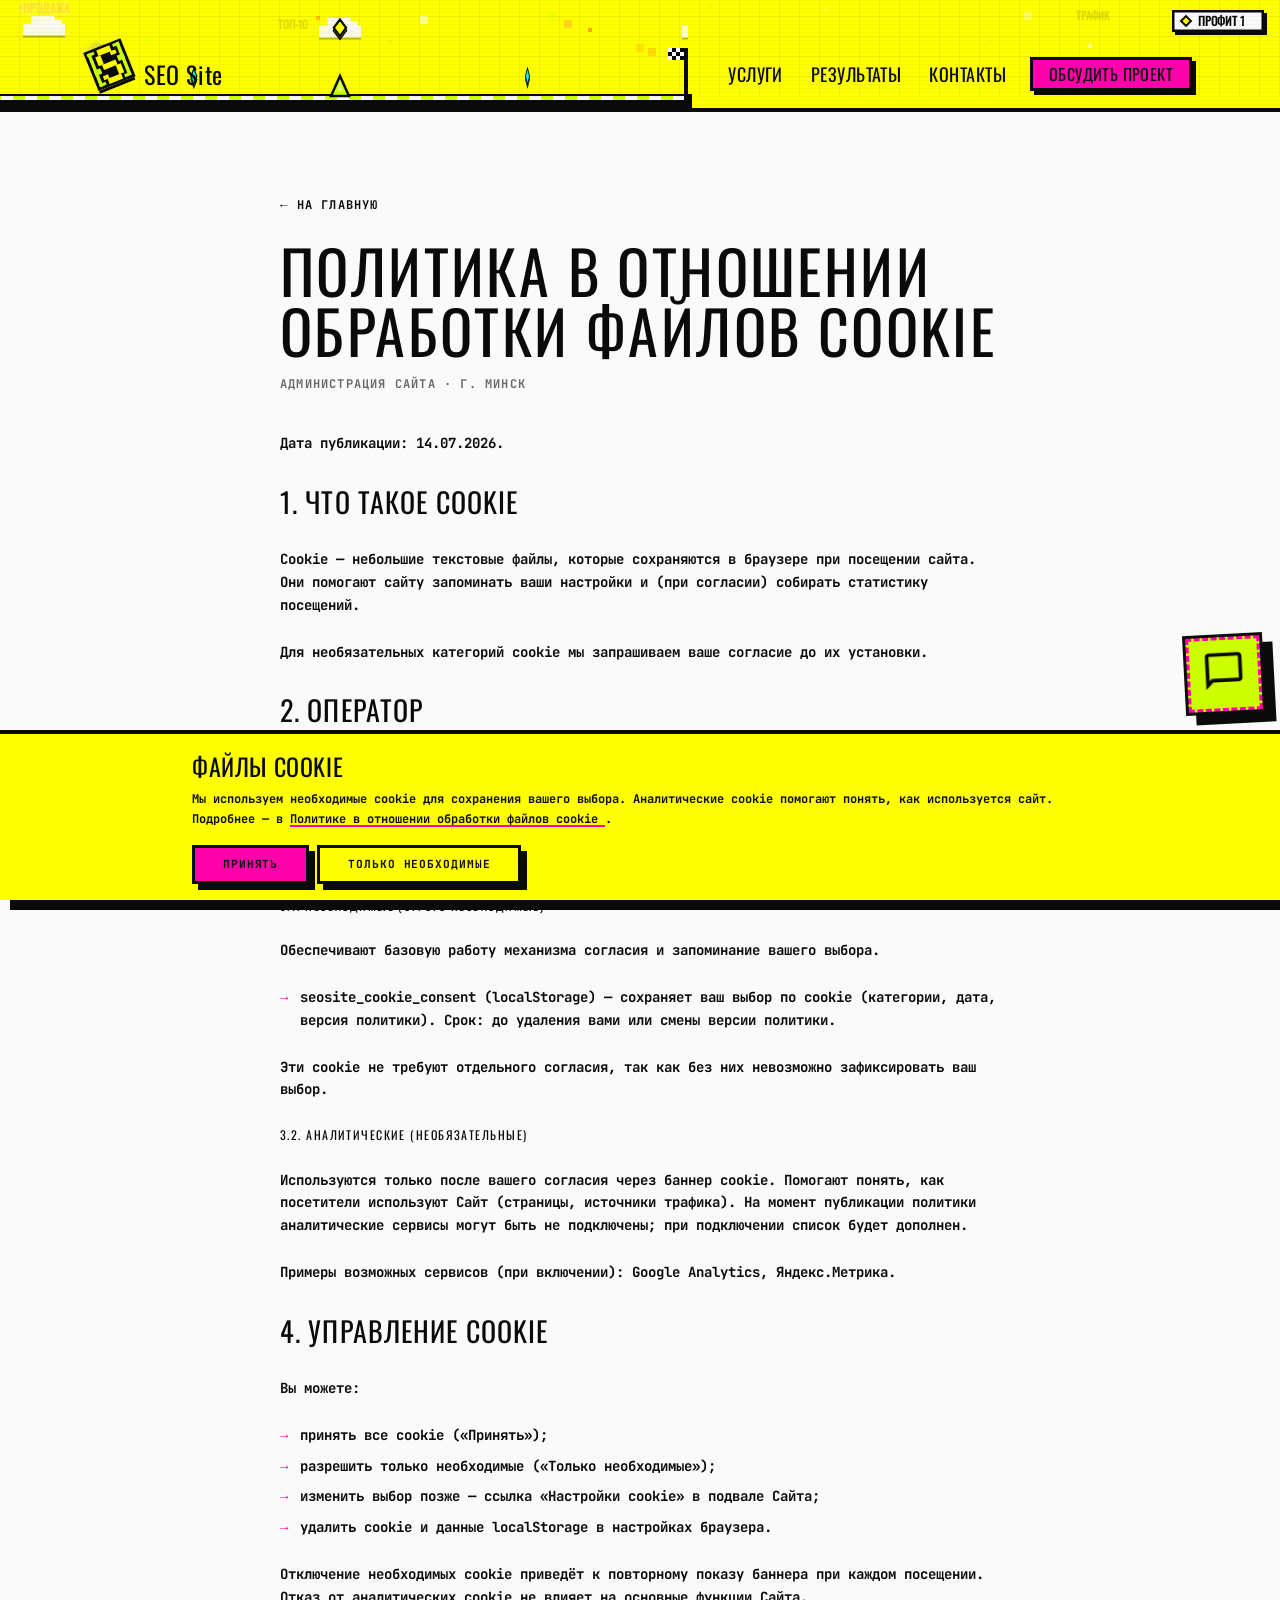
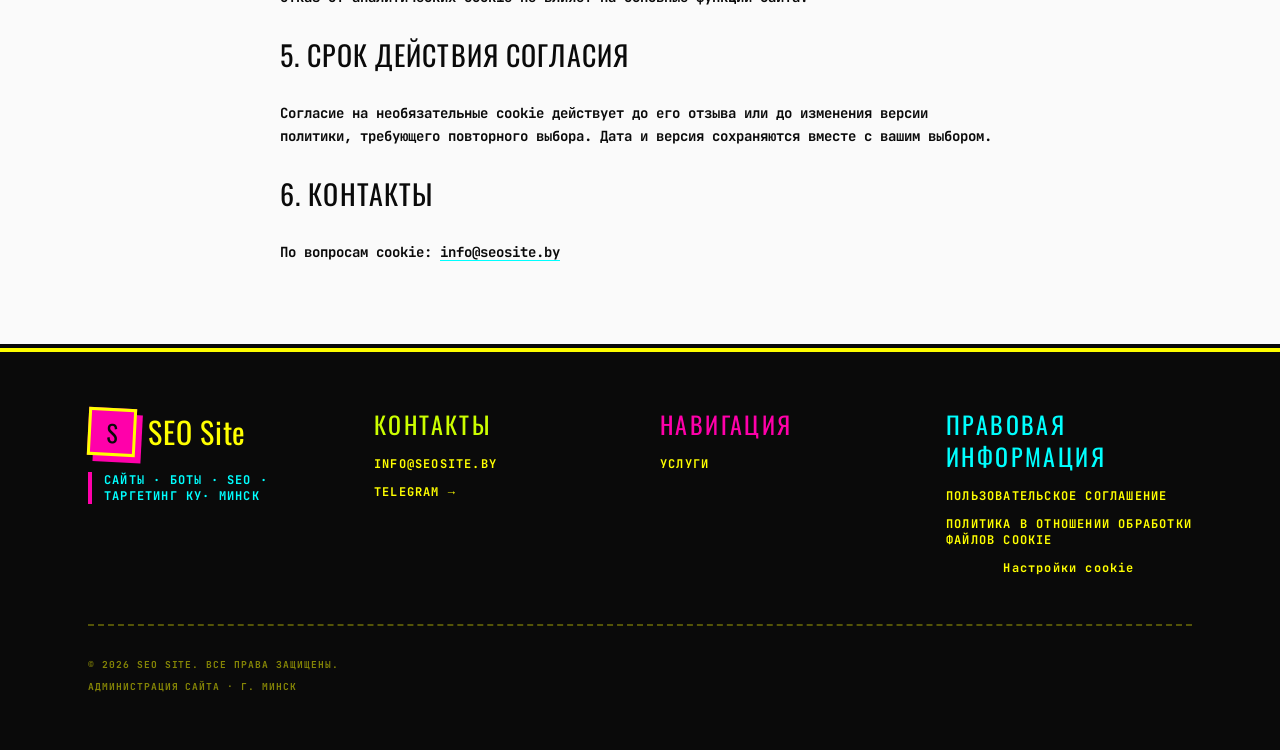
==== commit c0c1eaf8: "Updates" ====
--- a/cookies/index.html
+++ b/cookies/index.html
@@ -1,7 +1,11 @@
-<!DOCTYPE html><html lang="ru"> <head><meta charset="UTF-8"><meta name="viewport" content="width=device-width, initial-scale=1.0"><title>Политика cookie — SEO Site</title><meta name="description" content="Политика в отношении обработки файлов cookie на seosite.by: необходимые и аналитические cookie, управление согласием и контакты."><link rel="canonical" href="https://seosite.by/cookies"><meta name="robots" content="index, follow"><meta name="theme-color" content="#ffff00"><meta property="og:type" content="website"><meta property="og:locale" content="ru_BY"><meta property="og:site_name" content="SEO Site"><meta property="og:url" content="https://seosite.by/cookies"><meta property="og:title" content="Политика cookie — SEO Site"><meta property="og:description" content="Политика в отношении обработки файлов cookie на seosite.by: необходимые и аналитические cookie, управление согласием и контакты."><meta property="og:image" content="https://seosite.by/og.png"><meta property="og:image:width" content="1200"><meta property="og:image:height" content="630"><meta property="og:image:alt" content="Политика cookie — SEO Site"><meta name="twitter:card" content="summary_large_image"><meta name="twitter:title" content="Политика cookie — SEO Site"><meta name="twitter:description" content="Политика в отношении обработки файлов cookie на seosite.by: необходимые и аналитические cookie, управление согласием и контакты."><meta name="twitter:image" content="https://seosite.by/og.png"><link rel="icon" href="/favicon.ico" sizes="any"><link rel="icon" type="image/svg+xml" href="/favicon.svg"><link rel="icon" type="image/png" sizes="32x32" href="/favicon-32.png"><link rel="apple-touch-icon" href="/apple-touch-icon.png"><style>@font-face{font-family:Oswald;font-style:normal;font-display:swap;font-weight:400;src:url(/_astro/oswald-cyrillic-400-normal.Dakd8U79.woff2) format("woff2");unicode-range:U+0301,U+0400-045F,U+0490-0491,U+04B0-04B1,U+2116}@font-face{font-family:Oswald;font-style:normal;font-display:swap;font-weight:400;src:url(/_astro/oswald-latin-400-normal.BAFo8sP8.woff2) format("woff2");unicode-range:U+0000-00FF,U+0131,U+0152-0153,U+02BB-02BC,U+02C6,U+02DA,U+02DC,U+0304,U+0308,U+0329,U+2000-206F,U+20AC,U+2122,U+2191,U+2193,U+2212,U+2215,U+FEFF,U+FFFD}@font-face{font-family:JetBrains Mono;font-style:normal;font-display:swap;font-weight:400;src:url(/_astro/jetbrains-mono-cyrillic-400-normal.BEIGL1Tu.woff2) format("woff2");unicode-range:U+0301,U+0400-045F,U+0490-0491,U+04B0-04B1,U+2116}@font-face{font-family:JetBrains Mono;font-style:normal;font-display:swap;font-weight:400;src:url(/_astro/jetbrains-mono-latin-400-normal.V6pRDFza.woff2) format("woff2");unicode-range:U+0000-00FF,U+0131,U+0152-0153,U+02BB-02BC,U+02C6,U+02DA,U+02DC,U+0304,U+0308,U+0329,U+2000-206F,U+20AC,U+2122,U+2191,U+2193,U+2212,U+2215,U+FEFF,U+FFFD}</style><link rel="preload" href="/_astro/oswald-cyrillic-400-normal.Dakd8U79.woff2" as="font" type="font/woff2" crossorigin><link rel="preload" href="/_astro/oswald-latin-400-normal.BAFo8sP8.woff2" as="font" type="font/woff2" crossorigin><link rel="preload" href="/_astro/jetbrains-mono-cyrillic-400-normal.BEIGL1Tu.woff2" as="font" type="font/woff2" crossorigin><link rel="preload" href="/_astro/jetbrains-mono-latin-400-normal.V6pRDFza.woff2" as="font" type="font/woff2" crossorigin><style>*,:before,:after{--tw-translate-x:0;--tw-translate-y:0;--tw-rotate:0;--tw-skew-x:0;--tw-skew-y:0;--tw-scale-x:1;--tw-scale-y:1;--tw-pan-x: ;--tw-pan-y: ;--tw-pinch-zoom: ;--tw-ring-offset-shadow:0 0 #0000;--tw-ring-shadow:0 0 #0000;--tw-shadow:0 0 #0000;--tw-shadow-colored:0 0 #0000;--tw-contain-size: ;--tw-contain-layout: ;--tw-contain-paint: ;--tw-contain-style: }*,:before,:after{box-sizing:border-box;border-width:0;border-style:solid;border-color:#e5e7eb}:before,:after{--tw-content:""}html{line-height:1.5;-webkit-text-size-adjust:100%;-moz-tab-size:4;-o-tab-size:4;tab-size:4;font-family:JetBrains Mono,Courier New,monospace;font-feature-settings:normal;font-variation-settings:normal;-webkit-tap-highlight-color:transparent}body{margin:0;line-height:inherit}h1,h2,h3{font-size:inherit;font-weight:inherit}a{color:inherit;text-decoration:inherit}strong{font-weight:bolder}h1,h2,h3,p{margin:0}ul{list-style:none;margin:0;padding:0}canvas{display:block;vertical-align:middle}.pointer-events-none{pointer-events:none}.invisible{visibility:hidden}.absolute{position:absolute}.relative{position:relative}.sticky{position:sticky}.inset-0{inset:0}.top-0{top:0}.z-10{z-index:10}.z-50{z-index:50}.mx-auto{margin-left:auto;margin-right:auto}.mt-10{margin-top:2.5rem}.mt-4{margin-top:1rem}.mt-6{margin-top:1.5rem}.flex{display:flex}.inline-flex{display:inline-flex}.h-11{height:2.75rem}.h-full{height:100%}.min-h-\[112px\]{min-height:112px}.w-11{width:2.75rem}.w-full{width:100%}.max-w-3xl{max-width:48rem}.max-w-6xl{max-width:72rem}.shrink-0{flex-shrink:0}.items-end{align-items:flex-end}.items-center{align-items:center}.justify-center{justify-content:center}.gap-2{gap:.5rem}.gap-3{gap:.75rem}.space-y-6>:not([hidden])~:not([hidden]){--tw-space-y-reverse:0;margin-top:calc(1.5rem * calc(1 - var(--tw-space-y-reverse)));margin-bottom:calc(1.5rem * var(--tw-space-y-reverse))}.overflow-hidden{overflow:hidden}.border-3{border-width:3px}.border-b-4{border-bottom-width:4px}.border-brutal-black{--tw-border-opacity:1;border-color:rgb(10 10 10 / var(--tw-border-opacity, 1))}.bg-acid-yellow{--tw-bg-opacity:1;background-color:rgb(255 255 0 / var(--tw-bg-opacity, 1))}.px-4{padding-left:1rem;padding-right:1rem}.py-16{padding-top:4rem;padding-bottom:4rem}.pb-3{padding-bottom:.75rem}.pt-8{padding-top:2rem}.font-display{font-family:Oswald,Impact,sans-serif}.text-5xl{font-size:3rem;line-height:1}.text-sm{font-size:.875rem;line-height:1.25rem}.text-xl{font-size:1.25rem;line-height:1.75rem}.text-xs{font-size:.75rem;line-height:1rem}.font-bold{font-weight:700}.uppercase{text-transform:uppercase}.leading-none{line-height:1}.leading-relaxed{line-height:1.625}.tracking-wide{letter-spacing:.025em}.tracking-widest{letter-spacing:.1em}.text-brutal-black{color:#0a0a0a}.opacity-60{opacity:.6}.transition{transition-property:color,background-color,border-color,text-decoration-color,fill,stroke,opacity,box-shadow,transform,filter,backdrop-filter;transition-timing-function:cubic-bezier(.4,0,.2,1);transition-duration:.15s}.hover\:text-acid-pink:hover{color:#f0a}@media(min-width:640px){.sm\:px-6{padding-left:1.5rem;padding-right:1.5rem}.sm\:py-20{padding-top:5rem;padding-bottom:5rem}.sm\:text-2xl{font-size:1.5rem;line-height:2rem}.sm\:text-6xl{font-size:3.75rem;line-height:1}}html{scroll-padding-top:var(--header-offset, 4.5rem)}body{cursor:url(/cursors/cursor-default.svg) 6 3,default;background-image:linear-gradient(#0a0a0a12 1px,transparent 1px),linear-gradient(90deg,#0a0a0a12 1px,transparent 1px);background-size:32px 32px}a{cursor:url(/cursors/cursor-pointer.svg) 6 3,pointer}h1,h2,h3{font-family:Oswald,Impact,sans-serif;font-weight:400;letter-spacing:.04em;text-transform:uppercase}.font-display{font-weight:400}@media(prefers-reduced-motion:reduce){body{cursor:auto}}.legal-prose h2{margin-top:2rem;font-family:Oswald,Impact,sans-serif;font-weight:400;font-size:1.75rem;letter-spacing:.04em;text-transform:uppercase}.legal-prose h3{margin-top:1.25rem;font-size:.75rem;text-transform:uppercase;letter-spacing:.12em}.legal-prose p,.legal-prose li{font-weight:700}.legal-prose ul{margin-top:.75rem;list-style:none;padding-left:0}.legal-prose ul li{position:relative;padding-left:1.25rem;margin-bottom:.5rem}.legal-prose ul li:before{content:"→";position:absolute;left:0;color:#f0a}.legal-prose a{text-decoration:underline;text-decoration-color:#0ff;text-underline-offset:3px}.legal-prose a:hover{color:#f0a}</style><link rel="preload" href="/_astro/cookies.DEtQrTtg.css" onload="this.onload=null;this.rel='stylesheet'" as="style"><noscript><link rel="stylesheet" href="/_astro/cookies.DEtQrTtg.css"></noscript>
-</head> <body class="min-h-screen bg-brutal-gray font-sans text-brutal-black antialiased">  <header class="header-pending relative sticky top-0 z-50 flex min-h-[112px] items-end overflow-hidden border-b-4 border-brutal-black bg-acid-yellow" id="site-header" data-beasties-container> <canvas id="header-canvas" class="pointer-events-none absolute inset-0 h-full w-full" aria-hidden="true"></canvas> <div class="relative z-10 mx-auto flex w-full max-w-6xl items-center px-4 pb-3 pt-8 sm:px-6"> <a href="/" class="group flex items-center gap-3"> <span id="header-logo-mark" class="invisible flex h-11 w-11 shrink-0 items-center justify-center border-3 border-brutal-black font-display text-xl leading-none" aria-hidden="true">
-S
-</span> <span class="font-display text-xl leading-none tracking-wide text-brutal-black sm:text-2xl">SEO Site</span> </a> </div> </header>  <main class="border-b-4 border-brutal-black bg-brutal-white"> <article class="mx-auto max-w-3xl px-4 py-16 sm:px-6 sm:py-20" data-beasties-container> <a href="/" class="inline-flex items-center gap-2 text-xs font-bold uppercase tracking-widest transition hover:text-acid-pink">
+<!DOCTYPE html><html lang="ru"> <head><meta charset="UTF-8"><meta name="viewport" content="width=device-width, initial-scale=1.0"><title>Политика cookie — SEO Site</title><meta name="description" content="Политика в отношении обработки файлов cookie на seosite.by: необходимые и аналитические cookie, управление согласием и контакты."><link rel="canonical" href="https://seosite.by/cookies"><meta name="robots" content="index, follow"><meta name="theme-color" content="#ffff00"><meta property="og:type" content="website"><meta property="og:locale" content="ru_BY"><meta property="og:site_name" content="SEO Site"><meta property="og:url" content="https://seosite.by/cookies"><meta property="og:title" content="Политика cookie — SEO Site"><meta property="og:description" content="Политика в отношении обработки файлов cookie на seosite.by: необходимые и аналитические cookie, управление согласием и контакты."><meta property="og:image" content="https://seosite.by/og.png"><meta property="og:image:width" content="1200"><meta property="og:image:height" content="630"><meta property="og:image:alt" content="Политика cookie — SEO Site"><meta name="twitter:card" content="summary_large_image"><meta name="twitter:title" content="Политика cookie — SEO Site"><meta name="twitter:description" content="Политика в отношении обработки файлов cookie на seosite.by: необходимые и аналитические cookie, управление согласием и контакты."><meta name="twitter:image" content="https://seosite.by/og.png"><link rel="icon" href="/favicon.ico" sizes="any"><link rel="icon" type="image/svg+xml" href="/favicon.svg"><link rel="icon" type="image/png" sizes="32x32" href="/favicon-32.png"><link rel="apple-touch-icon" href="/apple-touch-icon.png"><style>@font-face{font-family:Oswald;font-style:normal;font-display:swap;font-weight:400;src:url(/_astro/oswald-cyrillic-400-normal.Dakd8U79.woff2) format("woff2");unicode-range:U+0301,U+0400-045F,U+0490-0491,U+04B0-04B1,U+2116}@font-face{font-family:Oswald;font-style:normal;font-display:swap;font-weight:400;src:url(/_astro/oswald-latin-400-normal.BAFo8sP8.woff2) format("woff2");unicode-range:U+0000-00FF,U+0131,U+0152-0153,U+02BB-02BC,U+02C6,U+02DA,U+02DC,U+0304,U+0308,U+0329,U+2000-206F,U+20AC,U+2122,U+2191,U+2193,U+2212,U+2215,U+FEFF,U+FFFD}@font-face{font-family:JetBrains Mono;font-style:normal;font-display:swap;font-weight:400;src:url(/_astro/jetbrains-mono-cyrillic-400-normal.BEIGL1Tu.woff2) format("woff2");unicode-range:U+0301,U+0400-045F,U+0490-0491,U+04B0-04B1,U+2116}@font-face{font-family:JetBrains Mono;font-style:normal;font-display:swap;font-weight:400;src:url(/_astro/jetbrains-mono-latin-400-normal.V6pRDFza.woff2) format("woff2");unicode-range:U+0000-00FF,U+0131,U+0152-0153,U+02BB-02BC,U+02C6,U+02DA,U+02DC,U+0304,U+0308,U+0329,U+2000-206F,U+20AC,U+2122,U+2191,U+2193,U+2212,U+2215,U+FEFF,U+FFFD}</style><link rel="preload" href="/_astro/oswald-cyrillic-400-normal.Dakd8U79.woff2" as="font" type="font/woff2" crossorigin><link rel="preload" href="/_astro/oswald-latin-400-normal.BAFo8sP8.woff2" as="font" type="font/woff2" crossorigin><link rel="preload" href="/_astro/jetbrains-mono-cyrillic-400-normal.BEIGL1Tu.woff2" as="font" type="font/woff2" crossorigin><link rel="preload" href="/_astro/jetbrains-mono-latin-400-normal.V6pRDFza.woff2" as="font" type="font/woff2" crossorigin><style>*,:before,:after{--tw-translate-x:0;--tw-translate-y:0;--tw-rotate:0;--tw-skew-x:0;--tw-skew-y:0;--tw-scale-x:1;--tw-scale-y:1;--tw-pan-x: ;--tw-pan-y: ;--tw-pinch-zoom: ;--tw-ring-offset-shadow:0 0 #0000;--tw-ring-shadow:0 0 #0000;--tw-shadow:0 0 #0000;--tw-shadow-colored:0 0 #0000;--tw-contain-size: ;--tw-contain-layout: ;--tw-contain-paint: ;--tw-contain-style: }*,:before,:after{box-sizing:border-box;border-width:0;border-style:solid;border-color:#e5e7eb}:before,:after{--tw-content:""}html{line-height:1.5;-webkit-text-size-adjust:100%;-moz-tab-size:4;-o-tab-size:4;tab-size:4;font-family:JetBrains Mono,Courier New,monospace;font-feature-settings:normal;font-variation-settings:normal;-webkit-tap-highlight-color:transparent}body{margin:0;line-height:inherit}h1,h2,h3{font-size:inherit;font-weight:inherit}a{color:inherit;text-decoration:inherit}strong{font-weight:bolder}button{font-family:inherit;font-feature-settings:inherit;font-variation-settings:inherit;font-size:100%;font-weight:inherit;line-height:inherit;letter-spacing:inherit;color:inherit;margin:0;padding:0}button{text-transform:none}button{-webkit-appearance:button;background-color:transparent;background-image:none}h1,h2,h3,p{margin:0}ul{list-style:none;margin:0;padding:0}button{cursor:pointer}img,canvas{display:block;vertical-align:middle}img{max-width:100%;height:auto}.pointer-events-none{pointer-events:none}.fixed{position:fixed}.absolute{position:absolute}.relative{position:relative}.sticky{position:sticky}.inset-0{inset:0}.top-0{top:0}.z-10{z-index:10}.z-50{z-index:50}.z-\[60\]{z-index:60}.mx-auto{margin-left:auto;margin-right:auto}.ml-auto{margin-left:auto}.mt-10{margin-top:2.5rem}.mt-4{margin-top:1rem}.mt-6{margin-top:1.5rem}.mt-8{margin-top:2rem}.mt-auto{margin-top:auto}.block{display:block}.flex{display:flex}.inline-flex{display:inline-flex}.hidden{display:none}.h-10{height:2.5rem}.h-11{height:2.75rem}.h-9{height:2.25rem}.h-\[3px\]{height:3px}.h-full{height:100%}.min-h-\[112px\]{min-height:112px}.w-10{width:2.5rem}.w-11{width:2.75rem}.w-4{width:1rem}.w-9{width:2.25rem}.w-auto{width:auto}.w-full{width:100%}.max-w-3xl{max-width:48rem}.max-w-6xl{max-width:72rem}.shrink-0{flex-shrink:0}.-rotate-1{--tw-rotate:-1deg;transform:translate(var(--tw-translate-x),var(--tw-translate-y)) rotate(var(--tw-rotate)) skew(var(--tw-skew-x)) skewY(var(--tw-skew-y)) scaleX(var(--tw-scale-x)) scaleY(var(--tw-scale-y))}.rotate-1{--tw-rotate:1deg;transform:translate(var(--tw-translate-x),var(--tw-translate-y)) rotate(var(--tw-rotate)) skew(var(--tw-skew-x)) skewY(var(--tw-skew-y)) scaleX(var(--tw-scale-x)) scaleY(var(--tw-scale-y))}.flex-col{flex-direction:column}.items-end{align-items:flex-end}.items-center{align-items:center}.justify-center{justify-content:center}.justify-between{justify-content:space-between}.gap-1{gap:.25rem}.gap-2{gap:.5rem}.gap-3{gap:.75rem}.gap-\[5px\]{gap:5px}.space-y-4>:not([hidden])~:not([hidden]){--tw-space-y-reverse:0;margin-top:calc(1rem * calc(1 - var(--tw-space-y-reverse)));margin-bottom:calc(1rem * var(--tw-space-y-reverse))}.space-y-6>:not([hidden])~:not([hidden]){--tw-space-y-reverse:0;margin-top:calc(1.5rem * calc(1 - var(--tw-space-y-reverse)));margin-bottom:calc(1.5rem * var(--tw-space-y-reverse))}.overflow-hidden{overflow:hidden}.border-2{border-width:2px}.border-3{border-width:3px}.border-4{border-width:4px}.border-b-4{border-bottom-width:4px}.border-brutal-black{--tw-border-opacity:1;border-color:rgb(10 10 10 / var(--tw-border-opacity, 1))}.border-transparent{border-color:transparent}.bg-acid-cyan{--tw-bg-opacity:1;background-color:rgb(0 255 255 / var(--tw-bg-opacity, 1))}.bg-acid-lime{--tw-bg-opacity:1;background-color:rgb(204 255 0 / var(--tw-bg-opacity, 1))}.bg-acid-pink{--tw-bg-opacity:1;background-color:rgb(255 0 170 / var(--tw-bg-opacity, 1))}.bg-acid-yellow{--tw-bg-opacity:1;background-color:rgb(255 255 0 / var(--tw-bg-opacity, 1))}.bg-brutal-black{--tw-bg-opacity:1;background-color:rgb(10 10 10 / var(--tw-bg-opacity, 1))}.bg-brutal-white{--tw-bg-opacity:1;background-color:rgb(250 250 250 / var(--tw-bg-opacity, 1))}.px-2\.5{padding-left:.625rem;padding-right:.625rem}.px-4{padding-left:1rem;padding-right:1rem}.px-5{padding-left:1.25rem;padding-right:1.25rem}.px-6{padding-left:1.5rem;padding-right:1.5rem}.py-1{padding-top:.25rem;padding-bottom:.25rem}.py-1\.5{padding-top:.375rem;padding-bottom:.375rem}.py-16{padding-top:4rem;padding-bottom:4rem}.py-4{padding-top:1rem;padding-bottom:1rem}.pb-10{padding-bottom:2.5rem}.pb-3{padding-bottom:.75rem}.pb-4{padding-bottom:1rem}.pl-4{padding-left:1rem}.pt-6{padding-top:1.5rem}.pt-8{padding-top:2rem}.font-display{font-family:Oswald,Impact,sans-serif}.text-2xl{font-size:1.5rem;line-height:2rem}.text-4xl{font-size:2.25rem;line-height:2.5rem}.text-5xl{font-size:3rem;line-height:1}.text-base{font-size:1rem;line-height:1.5rem}.text-lg{font-size:1.125rem;line-height:1.75rem}.text-sm{font-size:.875rem;line-height:1.25rem}.text-xl{font-size:1.25rem;line-height:1.75rem}.text-xs{font-size:.75rem;line-height:1rem}.font-bold{font-weight:700}.uppercase{text-transform:uppercase}.leading-none{line-height:1}.leading-relaxed{line-height:1.625}.tracking-wide{letter-spacing:.025em}.tracking-widest{letter-spacing:.1em}.text-acid-yellow{color:#ff0}.text-brutal-black{color:#0a0a0a}.opacity-60{opacity:.6}.shadow-brutal{--tw-shadow:6px 6px 0 0 #0A0A0A;--tw-shadow-colored:6px 6px 0 0 var(--tw-shadow-color);box-shadow:var(--tw-ring-offset-shadow, 0 0 #0000),var(--tw-ring-shadow, 0 0 #0000),var(--tw-shadow)}.shadow-brutal-sm{--tw-shadow:4px 4px 0 0 #0A0A0A;--tw-shadow-colored:4px 4px 0 0 var(--tw-shadow-color);box-shadow:var(--tw-ring-offset-shadow, 0 0 #0000),var(--tw-ring-shadow, 0 0 #0000),var(--tw-shadow)}.transition{transition-property:color,background-color,border-color,text-decoration-color,fill,stroke,opacity,box-shadow,transform,filter,backdrop-filter;transition-timing-function:cubic-bezier(.4,0,.2,1);transition-duration:.15s}.transition-colors{transition-property:color,background-color,border-color,text-decoration-color,fill,stroke;transition-timing-function:cubic-bezier(.4,0,.2,1);transition-duration:.15s}.transition-transform{transition-property:transform;transition-timing-function:cubic-bezier(.4,0,.2,1);transition-duration:.15s}.hover\:-translate-y-0\.5:hover{--tw-translate-y:-.125rem;transform:translate(var(--tw-translate-x),var(--tw-translate-y)) rotate(var(--tw-rotate)) skew(var(--tw-skew-x)) skewY(var(--tw-skew-y)) scaleX(var(--tw-scale-x)) scaleY(var(--tw-scale-y))}.hover\:border-brutal-black:hover{--tw-border-opacity:1;border-color:rgb(10 10 10 / var(--tw-border-opacity, 1))}.hover\:bg-brutal-white:hover{--tw-bg-opacity:1;background-color:rgb(250 250 250 / var(--tw-bg-opacity, 1))}.hover\:text-acid-pink:hover{color:#f0a}@media(min-width:640px){.sm\:block{display:block}.sm\:gap-3{gap:.75rem}.sm\:px-6{padding-left:1.5rem;padding-right:1.5rem}.sm\:py-20{padding-top:5rem;padding-bottom:5rem}.sm\:text-2xl{font-size:1.5rem;line-height:2rem}.sm\:text-6xl{font-size:3.75rem;line-height:1}}@media(min-width:768px){.md\:flex{display:flex}.md\:hidden{display:none}}html{scroll-padding-top:var(--header-offset, 4.5rem)}body{cursor:url(/cursors/cursor-default.svg) 6 3,default;background-image:linear-gradient(#0a0a0a12 1px,transparent 1px),linear-gradient(90deg,#0a0a0a12 1px,transparent 1px);background-size:32px 32px}a,button{cursor:url(/cursors/cursor-pointer.svg) 6 3,pointer}h1,h2,h3{font-family:Oswald,Impact,sans-serif;font-weight:400;letter-spacing:.04em;text-transform:uppercase}.font-display{font-weight:400}@media(prefers-reduced-motion:reduce){body{cursor:auto}}#header-logo-mark{transition:opacity .6s ease}@media(prefers-reduced-motion:reduce){#header-logo-mark{transition:none}}.legal-prose h2{margin-top:2rem;font-family:Oswald,Impact,sans-serif;font-weight:400;font-size:1.75rem;letter-spacing:.04em;text-transform:uppercase}.legal-prose h3{margin-top:1.25rem;font-size:.75rem;text-transform:uppercase;letter-spacing:.12em}.legal-prose p,.legal-prose li{font-weight:700}.legal-prose ul{margin-top:.75rem;list-style:none;padding-left:0}.legal-prose ul li{position:relative;padding-left:1.25rem;margin-bottom:.5rem}.legal-prose ul li:before{content:"→";position:absolute;left:0;color:#f0a}.legal-prose a{text-decoration:underline;text-decoration-color:#0ff;text-underline-offset:3px}.legal-prose a:hover{color:#f0a}</style><link rel="preload" href="/_astro/cookies.DIAlA_NE.css" onload="this.onload=null;this.rel='stylesheet'" as="style"><noscript><link rel="stylesheet" href="/_astro/cookies.DIAlA_NE.css"></noscript>
+</head> <body class="min-h-screen bg-brutal-gray font-sans text-brutal-black antialiased">  <header class="header-pending relative sticky top-0 z-50 flex min-h-[112px] items-end overflow-hidden border-b-4 border-brutal-black bg-acid-yellow" id="site-header" data-beasties-container> <canvas id="header-canvas" class="pointer-events-none absolute inset-0 h-full w-full" aria-hidden="true"></canvas> <div class="relative z-10 mx-auto flex w-full max-w-6xl items-center px-4 pb-3 pt-8 sm:px-6"> <a href="/" class="group flex items-center gap-3"> <span id="header-logo-mark" class="flex h-11 w-11 shrink-0 items-center justify-center" aria-hidden="true"> <!-- статичный логотип виден сразу; когда игра проявилась, её персонаж рисуется на этом месте --> <img src="/logo.svg" alt width="40" height="44" class="h-11 w-auto" decoding="async"> </span> <span class="font-display text-xl leading-none tracking-wide text-brutal-black sm:text-2xl">SEO Site</span> </a> <!-- навигация: игра в шапке заканчивается перед этим блоком (см. trackEnd в header-canvas.ts) --> <nav id="site-nav" class="ml-auto flex items-center gap-2 pl-4 sm:gap-3" aria-label="Основная навигация"> <ul class="hidden items-center gap-1 md:flex"> <li> <a href="/#services" class="block border-2 border-transparent px-2.5 py-1 font-display text-lg uppercase leading-none tracking-wide text-brutal-black transition-colors hover:border-brutal-black hover:bg-brutal-white"> Услуги </a> </li><li> <a href="/#results" class="block border-2 border-transparent px-2.5 py-1 font-display text-lg uppercase leading-none tracking-wide text-brutal-black transition-colors hover:border-brutal-black hover:bg-brutal-white"> Результаты </a> </li><li> <a href="/#contacts" class="block border-2 border-transparent px-2.5 py-1 font-display text-lg uppercase leading-none tracking-wide text-brutal-black transition-colors hover:border-brutal-black hover:bg-brutal-white"> Контакты </a> </li> </ul> <a href="https://t.me/seositeby" target="_blank" rel="noopener noreferrer" class="hidden border-3 border-brutal-black bg-acid-pink px-4 py-1.5 font-display text-base uppercase leading-none tracking-wide text-brutal-black shadow-brutal-sm transition-transform hover:-translate-y-0.5 sm:block">
+Обсудить проект
+</a> <button type="button" id="nav-toggle" class="flex h-9 w-9 flex-col items-center justify-center gap-[5px] border-3 border-brutal-black bg-brutal-white shadow-brutal-sm md:hidden" aria-label="Открыть меню" aria-expanded="false" aria-controls="mobile-nav"> <span class="block h-[3px] w-4 bg-brutal-black"></span> <span class="block h-[3px] w-4 bg-brutal-black"></span> <span class="block h-[3px] w-4 bg-brutal-black"></span> </button> </nav> </div> <!-- мобильное меню на весь экран --> <div id="mobile-nav" class="fixed inset-0 z-[60] hidden flex-col bg-acid-yellow px-6 pb-10 pt-6 md:hidden" role="dialog" aria-modal="true" aria-label="Меню"> <div class="flex items-center justify-between border-b-4 border-brutal-black pb-4"> <span class="font-display text-2xl uppercase tracking-wide">Меню</span> <button type="button" id="nav-close" class="flex h-10 w-10 items-center justify-center border-3 border-brutal-black bg-brutal-white font-display text-2xl leading-none shadow-brutal-sm" aria-label="Закрыть меню">
+✕
+</button> </div> <ul class="mt-8 space-y-4"> <li> <a href="/#services" data-nav-link class="block border-4 border-brutal-black px-5 py-4 font-display text-4xl uppercase leading-none shadow-brutal bg-acid-cyan -rotate-1"> Услуги </a> </li><li> <a href="/#results" data-nav-link class="block border-4 border-brutal-black px-5 py-4 font-display text-4xl uppercase leading-none shadow-brutal bg-acid-lime rotate-1"> Результаты </a> </li><li> <a href="/#contacts" data-nav-link class="block border-4 border-brutal-black px-5 py-4 font-display text-4xl uppercase leading-none shadow-brutal bg-acid-pink -rotate-1"> Контакты </a> </li> </ul> <a href="https://t.me/seositeby" target="_blank" rel="noopener noreferrer" class="mt-auto block border-4 border-brutal-black bg-brutal-black px-5 py-4 text-center font-display text-2xl uppercase text-acid-yellow shadow-brutal">
+Обсудить проект в Telegram →
+</a> </div> </header> <script type="module">const n=document.getElementById("nav-toggle"),l=document.getElementById("nav-close"),t=document.getElementById("mobile-nav");function s(e){!t||!n||(t.classList.toggle("hidden",!e),t.classList.toggle("flex",e),n.setAttribute("aria-expanded",String(e)),document.documentElement.style.overflow=e?"hidden":"",e?l?.focus():n.focus())}n?.addEventListener("click",()=>s(!0));l?.addEventListener("click",()=>s(!1));t?.querySelectorAll("[data-nav-link]").forEach(e=>e.addEventListener("click",()=>s(!1)));document.addEventListener("keydown",e=>{e.key==="Escape"&&t&&!t.classList.contains("hidden")&&s(!1)});</script>  <main class="border-b-4 border-brutal-black bg-brutal-white"> <article class="mx-auto max-w-3xl px-4 py-16 sm:px-6 sm:py-20" data-beasties-container> <a href="/" class="inline-flex items-center gap-2 text-xs font-bold uppercase tracking-widest transition hover:text-acid-pink">
 ← На главную
 </a> <h1 class="mt-6 font-display text-5xl leading-none sm:text-6xl">Политика в отношении обработки файлов cookie</h1> <p class="mt-4 text-xs font-bold uppercase tracking-widest opacity-60"> Администрация сайта · г. Минск </p> <div class="legal-prose mt-10 space-y-6 text-sm font-bold leading-relaxed">  <p>Дата публикации: 14.07.2026.</p> <h2>1. Что такое cookie</h2> <p>
 Cookie — небольшие текстовые файлы, которые сохраняются в браузере при посещении сайта.
@@ -26,7 +30,7 @@
 Согласие на необязательные cookie действует до его отзыва или до изменения версии политики,
         требующего повторного выбора. Дата и версия сохраняются вместе с вашим выбором.
 </p> <h2>6. Контакты</h2> <p>
-По вопросам cookie: <a href="mailto:info@seosite.by">info@seosite.by</a> </p>  </div> </article>  </main> <footer class="border-t-4 border-acid-yellow bg-brutal-black text-acid-yellow"> <div class="mx-auto max-w-6xl px-4 py-14 sm:px-6"> <div class="grid gap-10 sm:grid-cols-2 lg:grid-cols-4"> <div class="lg:col-span-1"> <a href="/" class="group inline-flex items-center gap-3 transition-colors"> <span class="flex h-12 w-12 rotate-3 items-center justify-center border-3 border-acid-yellow bg-acid-pink font-display text-2xl text-brutal-black shadow-brutal-pink">
+По вопросам cookie: <a href="mailto:info@seosite.by">info@seosite.by</a> </p>  </div> </article>  </main> <footer id="contacts" class="scroll-mt-28 border-t-4 border-acid-yellow bg-brutal-black text-acid-yellow"> <div class="mx-auto max-w-6xl px-4 py-14 sm:px-6"> <div class="grid gap-10 sm:grid-cols-2 lg:grid-cols-4"> <div class="lg:col-span-1"> <a href="/" class="group inline-flex items-center gap-3 transition-colors"> <span class="flex h-12 w-12 rotate-3 items-center justify-center border-3 border-acid-yellow bg-acid-pink font-display text-2xl text-brutal-black shadow-brutal-pink">
 S
 </span> <span class="font-display text-3xl tracking-wide text-acid-yellow transition-colors group-hover:text-acid-pink">SEO Site</span> </a> <p class="mt-4 border-l-4 border-acid-pink pl-3 text-xs font-bold uppercase tracking-widest text-acid-cyan"> Сайты · Боты · SEO · Таргетинг  ку· Минск </p> </div> <div> <p class="font-display text-2xl tracking-widest text-acid-lime">КОНТАКТЫ</p> <div class="mt-4 flex flex-col gap-3 text-xs font-bold uppercase tracking-widest"> <a href="mailto:info@seosite.by" class="transition-colors hover:text-acid-pink"> info@seosite.by </a> <a href="https://t.me/seositeby" target="_blank" rel="noopener noreferrer" class="transition-colors hover:text-acid-pink">
 Telegram →
@@ -52,4 +56,4 @@
 Принять
 </button> <button type="button" id="cookie-reject-optional" class="btn-brutal-outline !py-2 !text-[0.7rem]">
 Только необходимые
-</button> </div> </div> </div> <script type="module">const n="seosite_cookie_consent";function a(e){if(!e)return null;try{const t=JSON.parse(e);return t.version!=="1.0"||typeof t.analytics!="boolean"?null:t}catch{return null}}const o=document.getElementById("cookie-consent");function i(e){const t={necessary:!0,analytics:e,timestamp:new Date().toISOString(),version:"1.0"};localStorage.setItem(n,JSON.stringify(t)),window.dispatchEvent(new CustomEvent("cookieconsent:update",{detail:{analytics:t.analytics}}))}function c(){o?.classList.add("hidden")}function s(){o?.classList.remove("hidden")}function l(){const e=a(localStorage.getItem(n));if(e){window.dispatchEvent(new CustomEvent("cookieconsent:update",{detail:{analytics:e.analytics}}));return}s()}document.getElementById("cookie-accept-all")?.addEventListener("click",()=>{i(!0),c()});document.getElementById("cookie-reject-optional")?.addEventListener("click",()=>{i(!1),c()});document.getElementById("cookie-reopen")?.addEventListener("click",()=>{s()});l();</script> <script type="module" src="/_astro/Layout.astro_astro_type_script_index_0_lang.CpFkQ5HY.js"></script> <script type="module" src="/_astro/Layout.astro_astro_type_script_index_1_lang.CeY_OnJR.js"></script> <script type="module">function u(t,n,e){return Math.min(e,Math.max(n,t))}function v(t){const n=t.getBoundingClientRect(),e=window.innerHeight,r=e*.9,o=e*.38;return u((r-n.top)/(r-o),0,1)}function m(t){const n=t.querySelectorAll(".letter"),e=n.length;if(!e)return;const r=v(t);n.forEach((o,s)=>{const d=(s+1)/e;o.classList.toggle("is-revealed",r>=d)})}let l=0,a=null;function f(){document.querySelectorAll("[data-letter-reveal]").forEach(m)}function i(){cancelAnimationFrame(l),l=requestAnimationFrame(f)}function h(){cancelAnimationFrame(l),a&&(window.removeEventListener("resize",a),a=null)}function c(){h();const t=window.matchMedia("(prefers-reduced-motion: reduce)").matches,n=document.querySelectorAll("[data-letter-reveal]");if(t){n.forEach(e=>{e.querySelectorAll(".letter").forEach(r=>{r.classList.add("is-revealed")})});return}a=i,window.addEventListener("resize",a,{passive:!0}),i()}c();window.addEventListener("scroll",i,{passive:!0});document.addEventListener("astro:page-load",c);</script> <script type="module">function i(e){document.documentElement.style.setProperty("--header-offset",`${e}px`)}function d(){const e=document.getElementById("site-header");if(!e)return;if("ResizeObserver"in window){new ResizeObserver(([n])=>{i(n.contentRect.height+8)}).observe(e);return}const t=()=>i(e.offsetHeight+8);t(),window.addEventListener("resize",t,{passive:!0}),document.addEventListener("astro:page-load",t)}function a(){return window.matchMedia("(prefers-reduced-motion: reduce)").matches}d();document.addEventListener("click",e=>{const t=e.target.closest('a[href^="#"]');if(!t)return;const n=t.getAttribute("href");if(!n||n==="#")return;const c=decodeURIComponent(n.slice(1)),r=document.getElementById(c);if(!r)return;const o=new URL(window.location.href),s=new URL(t.href);o.host!==s.host||o.pathname!==s.pathname||(e.preventDefault(),history.pushState(null,"",n),r.scrollIntoView({behavior:a()?"auto":"smooth",block:"start"}))});</script> </body> </html> +</button> </div> </div> </div> <script type="module">const n="seosite_cookie_consent";function a(e){if(!e)return null;try{const t=JSON.parse(e);return t.version!=="1.0"||typeof t.analytics!="boolean"?null:t}catch{return null}}const o=document.getElementById("cookie-consent");function i(e){const t={necessary:!0,analytics:e,timestamp:new Date().toISOString(),version:"1.0"};localStorage.setItem(n,JSON.stringify(t)),window.dispatchEvent(new CustomEvent("cookieconsent:update",{detail:{analytics:t.analytics}}))}function c(){o?.classList.add("hidden")}function s(){o?.classList.remove("hidden")}function l(){const e=a(localStorage.getItem(n));if(e){window.dispatchEvent(new CustomEvent("cookieconsent:update",{detail:{analytics:e.analytics}}));return}s()}document.getElementById("cookie-accept-all")?.addEventListener("click",()=>{i(!0),c()});document.getElementById("cookie-reject-optional")?.addEventListener("click",()=>{i(!1),c()});document.getElementById("cookie-reopen")?.addEventListener("click",()=>{s()});l();</script> <script type="module" src="/_astro/Layout.astro_astro_type_script_index_0_lang.BPs9DFPT.js"></script> <script type="module" src="/_astro/Layout.astro_astro_type_script_index_1_lang.CeY_OnJR.js"></script> <script type="module">function u(t,n,e){return Math.min(e,Math.max(n,t))}function v(t){const n=t.getBoundingClientRect(),e=window.innerHeight,r=e*.9,o=e*.38;return u((r-n.top)/(r-o),0,1)}function m(t){const n=t.querySelectorAll(".letter"),e=n.length;if(!e)return;const r=v(t);n.forEach((o,s)=>{const d=(s+1)/e;o.classList.toggle("is-revealed",r>=d)})}let l=0,a=null;function f(){document.querySelectorAll("[data-letter-reveal]").forEach(m)}function i(){cancelAnimationFrame(l),l=requestAnimationFrame(f)}function h(){cancelAnimationFrame(l),a&&(window.removeEventListener("resize",a),a=null)}function c(){h();const t=window.matchMedia("(prefers-reduced-motion: reduce)").matches,n=document.querySelectorAll("[data-letter-reveal]");if(t){n.forEach(e=>{e.querySelectorAll(".letter").forEach(r=>{r.classList.add("is-revealed")})});return}a=i,window.addEventListener("resize",a,{passive:!0}),i()}c();window.addEventListener("scroll",i,{passive:!0});document.addEventListener("astro:page-load",c);</script> <script type="module">function i(e){document.documentElement.style.setProperty("--header-offset",`${e}px`)}function d(){const e=document.getElementById("site-header");if(!e)return;if("ResizeObserver"in window){new ResizeObserver(([n])=>{i(n.contentRect.height+8)}).observe(e);return}const t=()=>i(e.offsetHeight+8);t(),window.addEventListener("resize",t,{passive:!0}),document.addEventListener("astro:page-load",t)}function a(){return window.matchMedia("(prefers-reduced-motion: reduce)").matches}d();document.addEventListener("click",e=>{const t=e.target.closest('a[href^="#"]');if(!t)return;const n=t.getAttribute("href");if(!n||n==="#")return;const c=decodeURIComponent(n.slice(1)),r=document.getElementById(c);if(!r)return;const o=new URL(window.location.href),s=new URL(t.href);o.host!==s.host||o.pathname!==s.pathname||(e.preventDefault(),history.pushState(null,"",n),r.scrollIntoView({behavior:a()?"auto":"smooth",block:"start"}))});</script> </body> </html> 
--- a/_astro/cookies.DIAlA_NE.css
+++ b/_astro/cookies.DIAlA_NE.css
@@ -0,0 +1 @@
+::backdrop{--tw-translate-x:0;--tw-translate-y:0;--tw-rotate:0;--tw-skew-x:0;--tw-skew-y:0;--tw-scale-x:1;--tw-scale-y:1;--tw-pan-x: ;--tw-pan-y: ;--tw-pinch-zoom: ;--tw-ring-offset-shadow:0 0 #0000;--tw-ring-shadow:0 0 #0000;--tw-shadow:0 0 #0000;--tw-shadow-colored:0 0 #0000;--tw-contain-size: ;--tw-contain-layout: ;--tw-contain-paint: ;--tw-contain-style: }hr{height:0;color:inherit;border-top-width:1px}abbr:where([title]){-webkit-text-decoration:underline dotted;text-decoration:underline dotted}b,strong{font-weight:bolder}code,kbd,samp,pre{font-family:ui-monospace,SFMono-Regular,Menlo,Monaco,Consolas,Liberation Mono,Courier New,monospace;font-feature-settings:normal;font-variation-settings:normal;font-size:1em}small{font-size:80%}sub,sup{font-size:75%;line-height:0;position:relative;vertical-align:baseline}sub{bottom:-.25em}sup{top:-.5em}table{text-indent:0;border-color:inherit;border-collapse:collapse}:-moz-focusring{outline:auto}:-moz-ui-invalid{box-shadow:none}progress{vertical-align:baseline}::-webkit-inner-spin-button,::-webkit-outer-spin-button{height:auto}[type=search]{-webkit-appearance:textfield;outline-offset:-2px}::-webkit-search-decoration{-webkit-appearance:none}::-webkit-file-upload-button{-webkit-appearance:button;font:inherit}summary{display:list-item}fieldset{margin:0;padding:0}legend{padding:0}dialog{padding:0}textarea{resize:vertical}input::-moz-placeholder,textarea::-moz-placeholder{opacity:1;color:#9ca3af}input::placeholder,textarea::placeholder{opacity:1;color:#9ca3af}:disabled{cursor:default}[hidden]:where(:not([hidden=until-found])){display:none}.pointer-events-auto{pointer-events:auto}.static{position:static}.inset-x-0{left:0;right:0}.-bottom-4{bottom:-1rem}.-left-3{left:-.75rem}.-left-4{left:-1rem}.-right-16{right:-4rem}.-right-3{right:-.75rem}.-top-3{top:-.75rem}.bottom-0{bottom:0}.bottom-12{bottom:3rem}.bottom-6{bottom:1.5rem}.bottom-full{bottom:100%}.left-8{left:2rem}.right-0{right:0}.right-4{right:1rem}.top-24{top:6rem}.z-\[100\]{z-index:100}.z-\[101\]{z-index:101}.mb-14{margin-bottom:3.5rem}.mb-2{margin-bottom:.5rem}.mb-4{margin-bottom:1rem}.mr-2{margin-right:.5rem}.mr-3{margin-right:.75rem}.mr-5{margin-right:1.25rem}.mr-6{margin-right:1.5rem}.mr-8{margin-right:2rem}.mt-0\.5{margin-top:.125rem}.mt-1{margin-top:.25rem}.mt-12{margin-top:3rem}.mt-2{margin-top:.5rem}.mt-3{margin-top:.75rem}.mt-5{margin-top:1.25rem}.inline-block{display:inline-block}.grid{display:grid}.h-12{height:3rem}.h-20{height:5rem}.h-24{height:6rem}.h-40{height:10rem}.min-h-screen{min-height:100vh}.w-12{width:3rem}.w-20{width:5rem}.w-24{width:6rem}.w-40{width:10rem}.w-fit{width:-moz-fit-content;width:fit-content}.min-w-\[12rem\]{min-width:12rem}.max-w-4xl{max-width:56rem}.max-w-lg{max-width:32rem}.max-w-none{max-width:none}.max-w-xl{max-width:36rem}.flex-1{flex:1 1 0%}.translate-y-0{--tw-translate-y:0px;transform:translate(var(--tw-translate-x),var(--tw-translate-y)) rotate(var(--tw-rotate)) skew(var(--tw-skew-x)) skewY(var(--tw-skew-y)) scaleX(var(--tw-scale-x)) scaleY(var(--tw-scale-y))}.translate-y-3{--tw-translate-y:.75rem;transform:translate(var(--tw-translate-x),var(--tw-translate-y)) rotate(var(--tw-rotate)) skew(var(--tw-skew-x)) skewY(var(--tw-skew-y)) scaleX(var(--tw-scale-x)) scaleY(var(--tw-scale-y))}.-rotate-12{--tw-rotate:-12deg;transform:translate(var(--tw-translate-x),var(--tw-translate-y)) rotate(var(--tw-rotate)) skew(var(--tw-skew-x)) skewY(var(--tw-skew-y)) scaleX(var(--tw-scale-x)) scaleY(var(--tw-scale-y))}.-rotate-2{--tw-rotate:-2deg;transform:translate(var(--tw-translate-x),var(--tw-translate-y)) rotate(var(--tw-rotate)) skew(var(--tw-skew-x)) skewY(var(--tw-skew-y)) scaleX(var(--tw-scale-x)) scaleY(var(--tw-scale-y))}.-rotate-3{--tw-rotate:-3deg;transform:translate(var(--tw-translate-x),var(--tw-translate-y)) rotate(var(--tw-rotate)) skew(var(--tw-skew-x)) skewY(var(--tw-skew-y)) scaleX(var(--tw-scale-x)) scaleY(var(--tw-scale-y))}.-rotate-6{--tw-rotate:-6deg;transform:translate(var(--tw-translate-x),var(--tw-translate-y)) rotate(var(--tw-rotate)) skew(var(--tw-skew-x)) skewY(var(--tw-skew-y)) scaleX(var(--tw-scale-x)) scaleY(var(--tw-scale-y))}.rotate-12{--tw-rotate:12deg;transform:translate(var(--tw-translate-x),var(--tw-translate-y)) rotate(var(--tw-rotate)) skew(var(--tw-skew-x)) skewY(var(--tw-skew-y)) scaleX(var(--tw-scale-x)) scaleY(var(--tw-scale-y))}.rotate-2{--tw-rotate:2deg;transform:translate(var(--tw-translate-x),var(--tw-translate-y)) rotate(var(--tw-rotate)) skew(var(--tw-skew-x)) skewY(var(--tw-skew-y)) scaleX(var(--tw-scale-x)) scaleY(var(--tw-scale-y))}.rotate-3{--tw-rotate:3deg;transform:translate(var(--tw-translate-x),var(--tw-translate-y)) rotate(var(--tw-rotate)) skew(var(--tw-skew-x)) skewY(var(--tw-skew-y)) scaleX(var(--tw-scale-x)) scaleY(var(--tw-scale-y))}.transform{transform:translate(var(--tw-translate-x),var(--tw-translate-y)) rotate(var(--tw-rotate)) skew(var(--tw-skew-x)) skewY(var(--tw-skew-y)) scaleX(var(--tw-scale-x)) scaleY(var(--tw-scale-y))}.cursor-brutal-pointer{cursor:url(/cursors/cursor-pointer.svg) 6 3,pointer}.touch-manipulation{touch-action:manipulation}.grid-cols-2{grid-template-columns:repeat(2,minmax(0,1fr))}.flex-wrap{flex-wrap:wrap}.items-start{align-items:flex-start}.gap-0{gap:0px}.gap-10{gap:2.5rem}.gap-16{gap:4rem}.gap-4{gap:1rem}.gap-6{gap:1.5rem}.space-y-2>:not([hidden])~:not([hidden]){--tw-space-y-reverse:0;margin-top:calc(.5rem * calc(1 - var(--tw-space-y-reverse)));margin-bottom:calc(.5rem * var(--tw-space-y-reverse))}.space-y-5>:not([hidden])~:not([hidden]){--tw-space-y-reverse:0;margin-top:calc(1.25rem * calc(1 - var(--tw-space-y-reverse)));margin-bottom:calc(1.25rem * var(--tw-space-y-reverse))}.border{border-width:1px}.border-0{border-width:0px}.border-b-2{border-bottom-width:2px}.border-l-4{border-left-width:4px}.border-t-2{border-top-width:2px}.border-t-4{border-top-width:4px}.border-dashed{border-style:dashed}.border-acid-cyan{--tw-border-opacity:1;border-color:rgb(0 255 255 / var(--tw-border-opacity, 1))}.border-acid-pink{--tw-border-opacity:1;border-color:rgb(255 0 170 / var(--tw-border-opacity, 1))}.border-acid-yellow{--tw-border-opacity:1;border-color:rgb(255 255 0 / var(--tw-border-opacity, 1))}.border-acid-yellow\/30{border-color:#ffff004d}.border-brutal-black\/40{border-color:#0a0a0a66}.\!bg-acid-cyan{--tw-bg-opacity:1 !important;background-color:rgb(0 255 255 / var(--tw-bg-opacity, 1))!important}.\!bg-acid-pink{--tw-bg-opacity:1 !important;background-color:rgb(255 0 170 / var(--tw-bg-opacity, 1))!important}.bg-acid-orange{--tw-bg-opacity:1;background-color:rgb(255 102 0 / var(--tw-bg-opacity, 1))}.bg-brutal-gray{--tw-bg-opacity:1;background-color:rgb(232 232 232 / var(--tw-bg-opacity, 1))}.bg-brutal-white\/60{background-color:#fafafa99}.p-4{padding:1rem}.p-5{padding:1.25rem}.p-6{padding:1.5rem}.\!py-2{padding-top:.5rem!important;padding-bottom:.5rem!important}.px-2{padding-left:.5rem;padding-right:.5rem}.px-3{padding-left:.75rem;padding-right:.75rem}.py-0\.5{padding-top:.125rem;padding-bottom:.125rem}.py-10{padding-top:2.5rem;padding-bottom:2.5rem}.py-14{padding-top:3.5rem;padding-bottom:3.5rem}.py-2{padding-top:.5rem;padding-bottom:.5rem}.py-2\.5{padding-top:.625rem;padding-bottom:.625rem}.py-20{padding-top:5rem;padding-bottom:5rem}.py-24{padding-top:6rem;padding-bottom:6rem}.py-3{padding-top:.75rem;padding-bottom:.75rem}.pb-0{padding-bottom:0}.pb-14{padding-bottom:3.5rem}.pl-14{padding-left:3.5rem}.pl-3{padding-left:.75rem}.pt-20{padding-top:5rem}.font-sans{font-family:JetBrains Mono,Courier New,monospace}.\!text-\[0\.7rem\]{font-size:.7rem!important}.text-3xl{font-size:1.875rem;line-height:2.25rem}.text-\[0\.65rem\]{font-size:.65rem}.text-\[0\.6rem\]{font-size:.6rem}.text-\[clamp\(3rem\,8vw\,5\.5rem\)\]{font-size:clamp(3rem,8vw,5.5rem)}.leading-\[0\.9\]{line-height:.9}.leading-tight{line-height:1.25}.tracking-\[0\.2em\]{letter-spacing:.2em}.\!text-brutal-black{color:#0a0a0a!important}.text-acid-cyan{color:#0ff}.text-acid-lime{color:#cf0}.text-acid-pink{color:#f0a}.text-acid-yellow\/50{color:#ffff0080}.underline{text-decoration-line:underline}.decoration-acid-pink{text-decoration-color:#f0a}.decoration-2{text-decoration-thickness:2px}.underline-offset-2{text-underline-offset:2px}.antialiased{-webkit-font-smoothing:antialiased;-moz-osx-font-smoothing:grayscale}.opacity-0{opacity:0}.opacity-100{opacity:1}.shadow{--tw-shadow:0 1px 3px 0 rgb(0 0 0 / .1), 0 1px 2px -1px rgb(0 0 0 / .1);--tw-shadow-colored:0 1px 3px 0 var(--tw-shadow-color), 0 1px 2px -1px var(--tw-shadow-color);box-shadow:var(--tw-ring-offset-shadow, 0 0 #0000),var(--tw-ring-shadow, 0 0 #0000),var(--tw-shadow)}.shadow-brutal-cyan{--tw-shadow:6px 6px 0 0 #00FFFF;--tw-shadow-colored:6px 6px 0 0 var(--tw-shadow-color);box-shadow:var(--tw-ring-offset-shadow, 0 0 #0000),var(--tw-ring-shadow, 0 0 #0000),var(--tw-shadow)}.shadow-brutal-lg{--tw-shadow:10px 10px 0 0 #0A0A0A;--tw-shadow-colored:10px 10px 0 0 var(--tw-shadow-color);box-shadow:var(--tw-ring-offset-shadow, 0 0 #0000),var(--tw-ring-shadow, 0 0 #0000),var(--tw-shadow)}.shadow-brutal-pink{--tw-shadow:6px 6px 0 0 #FF00AA;--tw-shadow-colored:6px 6px 0 0 var(--tw-shadow-color);box-shadow:var(--tw-ring-offset-shadow, 0 0 #0000),var(--tw-ring-shadow, 0 0 #0000),var(--tw-shadow)}.transition-all{transition-property:all;transition-timing-function:cubic-bezier(.4,0,.2,1);transition-duration:.15s}.duration-100{transition-duration:.1s}.duration-200{transition-duration:.2s}.hover\:translate-x-1:hover{--tw-translate-x:.25rem;transform:translate(var(--tw-translate-x),var(--tw-translate-y)) rotate(var(--tw-rotate)) skew(var(--tw-skew-x)) skewY(var(--tw-skew-y)) scaleX(var(--tw-scale-x)) scaleY(var(--tw-scale-y))}.hover\:translate-y-1:hover{--tw-translate-y:.25rem;transform:translate(var(--tw-translate-x),var(--tw-translate-y)) rotate(var(--tw-rotate)) skew(var(--tw-skew-x)) skewY(var(--tw-skew-y)) scaleX(var(--tw-scale-x)) scaleY(var(--tw-scale-y))}.hover\:shadow-brutal-sm:hover{--tw-shadow:4px 4px 0 0 #0A0A0A;--tw-shadow-colored:4px 4px 0 0 var(--tw-shadow-color);box-shadow:var(--tw-ring-offset-shadow, 0 0 #0000),var(--tw-ring-shadow, 0 0 #0000),var(--tw-shadow)}.active\:translate-x-\[3px\]:active{--tw-translate-x:3px;transform:translate(var(--tw-translate-x),var(--tw-translate-y)) rotate(var(--tw-rotate)) skew(var(--tw-skew-x)) skewY(var(--tw-skew-y)) scaleX(var(--tw-scale-x)) scaleY(var(--tw-scale-y))}.active\:translate-y-\[3px\]:active{--tw-translate-y:3px;transform:translate(var(--tw-translate-x),var(--tw-translate-y)) rotate(var(--tw-rotate)) skew(var(--tw-skew-x)) skewY(var(--tw-skew-y)) scaleX(var(--tw-scale-x)) scaleY(var(--tw-scale-y))}.active\:shadow-brutal:active{--tw-shadow:6px 6px 0 0 #0A0A0A;--tw-shadow-colored:6px 6px 0 0 var(--tw-shadow-color);box-shadow:var(--tw-ring-offset-shadow, 0 0 #0000),var(--tw-ring-shadow, 0 0 #0000),var(--tw-shadow)}.group:hover .group-hover\:text-acid-pink{color:#f0a}@media not all and (min-width:640px){.max-sm\:bottom-4{bottom:1rem}.max-sm\:bottom-auto{bottom:auto}.max-sm\:right-3{right:.75rem}.max-sm\:top-0{top:0}.max-sm\:border-b-4{border-bottom-width:4px}.max-sm\:border-t-0{border-top-width:0px}}@media(min-width:1024px){.lg\:mb-20{margin-bottom:5rem}.lg\:mt-8{margin-top:2rem}.lg\:block{display:block}.lg\:h-32{height:8rem}.lg\:grid-cols-3{grid-template-columns:repeat(3,minmax(0,1fr))}.lg\:grid-cols-4{grid-template-columns:repeat(4,minmax(0,1fr))}.lg\:grid-cols-\[1\.15fr_0\.85fr\]{grid-template-columns:1.15fr .85fr}.lg\:gap-14{gap:3.5rem}.lg\:py-24{padding-top:6rem;padding-bottom:6rem}}.floating-contacts-btn[data-astro-cid-pwyzc53x]{animation:fab-wiggle 4s ease-in-out infinite}.floating-contacts-ping[data-astro-cid-pwyzc53x]{animation:fab-ping 2.5s cubic-bezier(0,0,.2,1) infinite}#floating-contacts[data-astro-cid-pwyzc53x].is-open .floating-contacts-btn[data-astro-cid-pwyzc53x],#floating-contacts[data-astro-cid-pwyzc53x].is-open .floating-contacts-ping[data-astro-cid-pwyzc53x]{animation:none}#floating-contacts[data-astro-cid-pwyzc53x].is-open .floating-contacts-btn[data-astro-cid-pwyzc53x]{rotate:0deg;background-color:#ff0}.floating-contact-link[data-astro-cid-pwyzc53x]{transition:transform .15s cubic-bezier(.68,-.55,.27,1.55),opacity .15s ease,box-shadow .1s ease}@media(hover:hover)and (pointer:fine){.floating-contacts-btn[data-astro-cid-pwyzc53x]:hover{rotate:0deg;background-color:#ff0}.floating-contact-link[data-astro-cid-pwyzc53x]:hover{transform:translate(-4px,-2px);box-shadow:4px 4px #0a0a0a}}@media(pointer:coarse){.floating-contact-link[data-astro-cid-pwyzc53x]{transition:none}}@keyframes fab-wiggle{0%,82%,to{transform:rotate(-3deg) scale(1)}86%{transform:rotate(-13deg) scale(1.06)}90%{transform:rotate(7deg) scale(1.06)}94%{transform:rotate(-9deg) scale(1.03)}98%{transform:rotate(5deg) scale(1.03)}}@keyframes fab-ping{0%{transform:scale(1);opacity:.85}70%,to{transform:scale(1.55);opacity:0}}@media(prefers-reduced-motion:reduce){.floating-contacts-btn[data-astro-cid-pwyzc53x],.floating-contacts-ping[data-astro-cid-pwyzc53x]{animation:none}}input[type=text],input[type=email],input[type=tel],input[type=search],input[type=url],input[type=number],input[type=password],textarea,[contenteditable=true]{cursor:url(/cursors/cursor-text.svg) 16 16,text}.section-tag{display:inline-block;border:3px solid #0a0a0a;background:#ff0;padding:.25rem .75rem;font-size:.7rem;font-weight:700;text-transform:uppercase;letter-spacing:.15em;box-shadow:4px 4px #0a0a0a;transform:rotate(-2deg)}.btn-brutal{display:inline-flex;align-items:center;justify-content:center;gap:.5rem;border:3px solid #0a0a0a;background:#f0a;padding:.875rem 1.75rem;font-size:.8rem;font-weight:700;text-transform:uppercase;letter-spacing:.08em;color:#0a0a0a;box-shadow:6px 6px #0a0a0a;transition:transform .1s ease,box-shadow .1s ease;cursor:url(/cursors/cursor-pointer.svg) 6 3,pointer}@media(hover:hover)and (pointer:fine){.btn-brutal:hover{transform:translate(3px,3px);box-shadow:3px 3px #0a0a0a}}.btn-brutal:focus-visible{outline:3px dashed #00ffff;outline-offset:4px}.btn-brutal-outline{display:inline-flex;align-items:center;justify-content:center;gap:.5rem;border:3px solid #0a0a0a;background:#ff0;padding:.875rem 1.75rem;font-size:.8rem;font-weight:700;text-transform:uppercase;letter-spacing:.08em;color:#0a0a0a;box-shadow:6px 6px #0a0a0a;transition:transform .1s ease,box-shadow .1s ease;cursor:url(/cursors/cursor-pointer.svg) 6 3,pointer}@media(hover:hover)and (pointer:fine){.btn-brutal-outline:hover{background:#cf0;transform:translate(3px,3px);box-shadow:3px 3px #0a0a0a}}.btn-brutal-outline:focus-visible{outline:3px dashed #ff00aa;outline-offset:4px}.brutal-card{border:3px solid #0a0a0a;box-shadow:6px 6px #0a0a0a}.marquee-track{display:flex;width:-moz-max-content;width:max-content;animation:marquee 18s linear infinite}.marquee-track-reverse{display:flex;width:-moz-max-content;width:max-content;animation:marquee-reverse 18s linear infinite}@keyframes marquee{0%{transform:translate(0)}to{transform:translate(-50%)}}@keyframes marquee-reverse{0%{transform:translate(-50%)}to{transform:translate(0)}}.letter-reveal .letter-word{display:inline-block;white-space:nowrap}.letter-reveal .letter{display:inline-block;opacity:0;transform:translateY(.75em) rotate(-6deg);transition:opacity .38s cubic-bezier(.68,-.55,.27,1.55),transform .38s cubic-bezier(.68,-.55,.27,1.55);transition-delay:calc((var(--last-i, 0) - var(--i, 0)) * 55ms)}.letter-reveal .letter-space{white-space:pre}.letter-reveal .letter.is-revealed{opacity:1;transform:translateY(0) rotate(0);transition-delay:0ms}#site-header.header-pending>canvas{opacity:0}#site-header:not(.header-pending) #header-logo-mark{opacity:0}
--- a/_astro/cookies.DIAlA_NE.css
+++ b/_astro/cookies.DIAlA_NE.css
@@ -0,0 +1 @@
+::backdrop{--tw-translate-x:0;--tw-translate-y:0;--tw-rotate:0;--tw-skew-x:0;--tw-skew-y:0;--tw-scale-x:1;--tw-scale-y:1;--tw-pan-x: ;--tw-pan-y: ;--tw-pinch-zoom: ;--tw-ring-offset-shadow:0 0 #0000;--tw-ring-shadow:0 0 #0000;--tw-shadow:0 0 #0000;--tw-shadow-colored:0 0 #0000;--tw-contain-size: ;--tw-contain-layout: ;--tw-contain-paint: ;--tw-contain-style: }hr{height:0;color:inherit;border-top-width:1px}abbr:where([title]){-webkit-text-decoration:underline dotted;text-decoration:underline dotted}b,strong{font-weight:bolder}code,kbd,samp,pre{font-family:ui-monospace,SFMono-Regular,Menlo,Monaco,Consolas,Liberation Mono,Courier New,monospace;font-feature-settings:normal;font-variation-settings:normal;font-size:1em}small{font-size:80%}sub,sup{font-size:75%;line-height:0;position:relative;vertical-align:baseline}sub{bottom:-.25em}sup{top:-.5em}table{text-indent:0;border-color:inherit;border-collapse:collapse}:-moz-focusring{outline:auto}:-moz-ui-invalid{box-shadow:none}progress{vertical-align:baseline}::-webkit-inner-spin-button,::-webkit-outer-spin-button{height:auto}[type=search]{-webkit-appearance:textfield;outline-offset:-2px}::-webkit-search-decoration{-webkit-appearance:none}::-webkit-file-upload-button{-webkit-appearance:button;font:inherit}summary{display:list-item}fieldset{margin:0;padding:0}legend{padding:0}dialog{padding:0}textarea{resize:vertical}input::-moz-placeholder,textarea::-moz-placeholder{opacity:1;color:#9ca3af}input::placeholder,textarea::placeholder{opacity:1;color:#9ca3af}:disabled{cursor:default}[hidden]:where(:not([hidden=until-found])){display:none}.pointer-events-auto{pointer-events:auto}.static{position:static}.inset-x-0{left:0;right:0}.-bottom-4{bottom:-1rem}.-left-3{left:-.75rem}.-left-4{left:-1rem}.-right-16{right:-4rem}.-right-3{right:-.75rem}.-top-3{top:-.75rem}.bottom-0{bottom:0}.bottom-12{bottom:3rem}.bottom-6{bottom:1.5rem}.bottom-full{bottom:100%}.left-8{left:2rem}.right-0{right:0}.right-4{right:1rem}.top-24{top:6rem}.z-\[100\]{z-index:100}.z-\[101\]{z-index:101}.mb-14{margin-bottom:3.5rem}.mb-2{margin-bottom:.5rem}.mb-4{margin-bottom:1rem}.mr-2{margin-right:.5rem}.mr-3{margin-right:.75rem}.mr-5{margin-right:1.25rem}.mr-6{margin-right:1.5rem}.mr-8{margin-right:2rem}.mt-0\.5{margin-top:.125rem}.mt-1{margin-top:.25rem}.mt-12{margin-top:3rem}.mt-2{margin-top:.5rem}.mt-3{margin-top:.75rem}.mt-5{margin-top:1.25rem}.inline-block{display:inline-block}.grid{display:grid}.h-12{height:3rem}.h-20{height:5rem}.h-24{height:6rem}.h-40{height:10rem}.min-h-screen{min-height:100vh}.w-12{width:3rem}.w-20{width:5rem}.w-24{width:6rem}.w-40{width:10rem}.w-fit{width:-moz-fit-content;width:fit-content}.min-w-\[12rem\]{min-width:12rem}.max-w-4xl{max-width:56rem}.max-w-lg{max-width:32rem}.max-w-none{max-width:none}.max-w-xl{max-width:36rem}.flex-1{flex:1 1 0%}.translate-y-0{--tw-translate-y:0px;transform:translate(var(--tw-translate-x),var(--tw-translate-y)) rotate(var(--tw-rotate)) skew(var(--tw-skew-x)) skewY(var(--tw-skew-y)) scaleX(var(--tw-scale-x)) scaleY(var(--tw-scale-y))}.translate-y-3{--tw-translate-y:.75rem;transform:translate(var(--tw-translate-x),var(--tw-translate-y)) rotate(var(--tw-rotate)) skew(var(--tw-skew-x)) skewY(var(--tw-skew-y)) scaleX(var(--tw-scale-x)) scaleY(var(--tw-scale-y))}.-rotate-12{--tw-rotate:-12deg;transform:translate(var(--tw-translate-x),var(--tw-translate-y)) rotate(var(--tw-rotate)) skew(var(--tw-skew-x)) skewY(var(--tw-skew-y)) scaleX(var(--tw-scale-x)) scaleY(var(--tw-scale-y))}.-rotate-2{--tw-rotate:-2deg;transform:translate(var(--tw-translate-x),var(--tw-translate-y)) rotate(var(--tw-rotate)) skew(var(--tw-skew-x)) skewY(var(--tw-skew-y)) scaleX(var(--tw-scale-x)) scaleY(var(--tw-scale-y))}.-rotate-3{--tw-rotate:-3deg;transform:translate(var(--tw-translate-x),var(--tw-translate-y)) rotate(var(--tw-rotate)) skew(var(--tw-skew-x)) skewY(var(--tw-skew-y)) scaleX(var(--tw-scale-x)) scaleY(var(--tw-scale-y))}.-rotate-6{--tw-rotate:-6deg;transform:translate(var(--tw-translate-x),var(--tw-translate-y)) rotate(var(--tw-rotate)) skew(var(--tw-skew-x)) skewY(var(--tw-skew-y)) scaleX(var(--tw-scale-x)) scaleY(var(--tw-scale-y))}.rotate-12{--tw-rotate:12deg;transform:translate(var(--tw-translate-x),var(--tw-translate-y)) rotate(var(--tw-rotate)) skew(var(--tw-skew-x)) skewY(var(--tw-skew-y)) scaleX(var(--tw-scale-x)) scaleY(var(--tw-scale-y))}.rotate-2{--tw-rotate:2deg;transform:translate(var(--tw-translate-x),var(--tw-translate-y)) rotate(var(--tw-rotate)) skew(var(--tw-skew-x)) skewY(var(--tw-skew-y)) scaleX(var(--tw-scale-x)) scaleY(var(--tw-scale-y))}.rotate-3{--tw-rotate:3deg;transform:translate(var(--tw-translate-x),var(--tw-translate-y)) rotate(var(--tw-rotate)) skew(var(--tw-skew-x)) skewY(var(--tw-skew-y)) scaleX(var(--tw-scale-x)) scaleY(var(--tw-scale-y))}.transform{transform:translate(var(--tw-translate-x),var(--tw-translate-y)) rotate(var(--tw-rotate)) skew(var(--tw-skew-x)) skewY(var(--tw-skew-y)) scaleX(var(--tw-scale-x)) scaleY(var(--tw-scale-y))}.cursor-brutal-pointer{cursor:url(/cursors/cursor-pointer.svg) 6 3,pointer}.touch-manipulation{touch-action:manipulation}.grid-cols-2{grid-template-columns:repeat(2,minmax(0,1fr))}.flex-wrap{flex-wrap:wrap}.items-start{align-items:flex-start}.gap-0{gap:0px}.gap-10{gap:2.5rem}.gap-16{gap:4rem}.gap-4{gap:1rem}.gap-6{gap:1.5rem}.space-y-2>:not([hidden])~:not([hidden]){--tw-space-y-reverse:0;margin-top:calc(.5rem * calc(1 - var(--tw-space-y-reverse)));margin-bottom:calc(.5rem * var(--tw-space-y-reverse))}.space-y-5>:not([hidden])~:not([hidden]){--tw-space-y-reverse:0;margin-top:calc(1.25rem * calc(1 - var(--tw-space-y-reverse)));margin-bottom:calc(1.25rem * var(--tw-space-y-reverse))}.border{border-width:1px}.border-0{border-width:0px}.border-b-2{border-bottom-width:2px}.border-l-4{border-left-width:4px}.border-t-2{border-top-width:2px}.border-t-4{border-top-width:4px}.border-dashed{border-style:dashed}.border-acid-cyan{--tw-border-opacity:1;border-color:rgb(0 255 255 / var(--tw-border-opacity, 1))}.border-acid-pink{--tw-border-opacity:1;border-color:rgb(255 0 170 / var(--tw-border-opacity, 1))}.border-acid-yellow{--tw-border-opacity:1;border-color:rgb(255 255 0 / var(--tw-border-opacity, 1))}.border-acid-yellow\/30{border-color:#ffff004d}.border-brutal-black\/40{border-color:#0a0a0a66}.\!bg-acid-cyan{--tw-bg-opacity:1 !important;background-color:rgb(0 255 255 / var(--tw-bg-opacity, 1))!important}.\!bg-acid-pink{--tw-bg-opacity:1 !important;background-color:rgb(255 0 170 / var(--tw-bg-opacity, 1))!important}.bg-acid-orange{--tw-bg-opacity:1;background-color:rgb(255 102 0 / var(--tw-bg-opacity, 1))}.bg-brutal-gray{--tw-bg-opacity:1;background-color:rgb(232 232 232 / var(--tw-bg-opacity, 1))}.bg-brutal-white\/60{background-color:#fafafa99}.p-4{padding:1rem}.p-5{padding:1.25rem}.p-6{padding:1.5rem}.\!py-2{padding-top:.5rem!important;padding-bottom:.5rem!important}.px-2{padding-left:.5rem;padding-right:.5rem}.px-3{padding-left:.75rem;padding-right:.75rem}.py-0\.5{padding-top:.125rem;padding-bottom:.125rem}.py-10{padding-top:2.5rem;padding-bottom:2.5rem}.py-14{padding-top:3.5rem;padding-bottom:3.5rem}.py-2{padding-top:.5rem;padding-bottom:.5rem}.py-2\.5{padding-top:.625rem;padding-bottom:.625rem}.py-20{padding-top:5rem;padding-bottom:5rem}.py-24{padding-top:6rem;padding-bottom:6rem}.py-3{padding-top:.75rem;padding-bottom:.75rem}.pb-0{padding-bottom:0}.pb-14{padding-bottom:3.5rem}.pl-14{padding-left:3.5rem}.pl-3{padding-left:.75rem}.pt-20{padding-top:5rem}.font-sans{font-family:JetBrains Mono,Courier New,monospace}.\!text-\[0\.7rem\]{font-size:.7rem!important}.text-3xl{font-size:1.875rem;line-height:2.25rem}.text-\[0\.65rem\]{font-size:.65rem}.text-\[0\.6rem\]{font-size:.6rem}.text-\[clamp\(3rem\,8vw\,5\.5rem\)\]{font-size:clamp(3rem,8vw,5.5rem)}.leading-\[0\.9\]{line-height:.9}.leading-tight{line-height:1.25}.tracking-\[0\.2em\]{letter-spacing:.2em}.\!text-brutal-black{color:#0a0a0a!important}.text-acid-cyan{color:#0ff}.text-acid-lime{color:#cf0}.text-acid-pink{color:#f0a}.text-acid-yellow\/50{color:#ffff0080}.underline{text-decoration-line:underline}.decoration-acid-pink{text-decoration-color:#f0a}.decoration-2{text-decoration-thickness:2px}.underline-offset-2{text-underline-offset:2px}.antialiased{-webkit-font-smoothing:antialiased;-moz-osx-font-smoothing:grayscale}.opacity-0{opacity:0}.opacity-100{opacity:1}.shadow{--tw-shadow:0 1px 3px 0 rgb(0 0 0 / .1), 0 1px 2px -1px rgb(0 0 0 / .1);--tw-shadow-colored:0 1px 3px 0 var(--tw-shadow-color), 0 1px 2px -1px var(--tw-shadow-color);box-shadow:var(--tw-ring-offset-shadow, 0 0 #0000),var(--tw-ring-shadow, 0 0 #0000),var(--tw-shadow)}.shadow-brutal-cyan{--tw-shadow:6px 6px 0 0 #00FFFF;--tw-shadow-colored:6px 6px 0 0 var(--tw-shadow-color);box-shadow:var(--tw-ring-offset-shadow, 0 0 #0000),var(--tw-ring-shadow, 0 0 #0000),var(--tw-shadow)}.shadow-brutal-lg{--tw-shadow:10px 10px 0 0 #0A0A0A;--tw-shadow-colored:10px 10px 0 0 var(--tw-shadow-color);box-shadow:var(--tw-ring-offset-shadow, 0 0 #0000),var(--tw-ring-shadow, 0 0 #0000),var(--tw-shadow)}.shadow-brutal-pink{--tw-shadow:6px 6px 0 0 #FF00AA;--tw-shadow-colored:6px 6px 0 0 var(--tw-shadow-color);box-shadow:var(--tw-ring-offset-shadow, 0 0 #0000),var(--tw-ring-shadow, 0 0 #0000),var(--tw-shadow)}.transition-all{transition-property:all;transition-timing-function:cubic-bezier(.4,0,.2,1);transition-duration:.15s}.duration-100{transition-duration:.1s}.duration-200{transition-duration:.2s}.hover\:translate-x-1:hover{--tw-translate-x:.25rem;transform:translate(var(--tw-translate-x),var(--tw-translate-y)) rotate(var(--tw-rotate)) skew(var(--tw-skew-x)) skewY(var(--tw-skew-y)) scaleX(var(--tw-scale-x)) scaleY(var(--tw-scale-y))}.hover\:translate-y-1:hover{--tw-translate-y:.25rem;transform:translate(var(--tw-translate-x),var(--tw-translate-y)) rotate(var(--tw-rotate)) skew(var(--tw-skew-x)) skewY(var(--tw-skew-y)) scaleX(var(--tw-scale-x)) scaleY(var(--tw-scale-y))}.hover\:shadow-brutal-sm:hover{--tw-shadow:4px 4px 0 0 #0A0A0A;--tw-shadow-colored:4px 4px 0 0 var(--tw-shadow-color);box-shadow:var(--tw-ring-offset-shadow, 0 0 #0000),var(--tw-ring-shadow, 0 0 #0000),var(--tw-shadow)}.active\:translate-x-\[3px\]:active{--tw-translate-x:3px;transform:translate(var(--tw-translate-x),var(--tw-translate-y)) rotate(var(--tw-rotate)) skew(var(--tw-skew-x)) skewY(var(--tw-skew-y)) scaleX(var(--tw-scale-x)) scaleY(var(--tw-scale-y))}.active\:translate-y-\[3px\]:active{--tw-translate-y:3px;transform:translate(var(--tw-translate-x),var(--tw-translate-y)) rotate(var(--tw-rotate)) skew(var(--tw-skew-x)) skewY(var(--tw-skew-y)) scaleX(var(--tw-scale-x)) scaleY(var(--tw-scale-y))}.active\:shadow-brutal:active{--tw-shadow:6px 6px 0 0 #0A0A0A;--tw-shadow-colored:6px 6px 0 0 var(--tw-shadow-color);box-shadow:var(--tw-ring-offset-shadow, 0 0 #0000),var(--tw-ring-shadow, 0 0 #0000),var(--tw-shadow)}.group:hover .group-hover\:text-acid-pink{color:#f0a}@media not all and (min-width:640px){.max-sm\:bottom-4{bottom:1rem}.max-sm\:bottom-auto{bottom:auto}.max-sm\:right-3{right:.75rem}.max-sm\:top-0{top:0}.max-sm\:border-b-4{border-bottom-width:4px}.max-sm\:border-t-0{border-top-width:0px}}@media(min-width:1024px){.lg\:mb-20{margin-bottom:5rem}.lg\:mt-8{margin-top:2rem}.lg\:block{display:block}.lg\:h-32{height:8rem}.lg\:grid-cols-3{grid-template-columns:repeat(3,minmax(0,1fr))}.lg\:grid-cols-4{grid-template-columns:repeat(4,minmax(0,1fr))}.lg\:grid-cols-\[1\.15fr_0\.85fr\]{grid-template-columns:1.15fr .85fr}.lg\:gap-14{gap:3.5rem}.lg\:py-24{padding-top:6rem;padding-bottom:6rem}}.floating-contacts-btn[data-astro-cid-pwyzc53x]{animation:fab-wiggle 4s ease-in-out infinite}.floating-contacts-ping[data-astro-cid-pwyzc53x]{animation:fab-ping 2.5s cubic-bezier(0,0,.2,1) infinite}#floating-contacts[data-astro-cid-pwyzc53x].is-open .floating-contacts-btn[data-astro-cid-pwyzc53x],#floating-contacts[data-astro-cid-pwyzc53x].is-open .floating-contacts-ping[data-astro-cid-pwyzc53x]{animation:none}#floating-contacts[data-astro-cid-pwyzc53x].is-open .floating-contacts-btn[data-astro-cid-pwyzc53x]{rotate:0deg;background-color:#ff0}.floating-contact-link[data-astro-cid-pwyzc53x]{transition:transform .15s cubic-bezier(.68,-.55,.27,1.55),opacity .15s ease,box-shadow .1s ease}@media(hover:hover)and (pointer:fine){.floating-contacts-btn[data-astro-cid-pwyzc53x]:hover{rotate:0deg;background-color:#ff0}.floating-contact-link[data-astro-cid-pwyzc53x]:hover{transform:translate(-4px,-2px);box-shadow:4px 4px #0a0a0a}}@media(pointer:coarse){.floating-contact-link[data-astro-cid-pwyzc53x]{transition:none}}@keyframes fab-wiggle{0%,82%,to{transform:rotate(-3deg) scale(1)}86%{transform:rotate(-13deg) scale(1.06)}90%{transform:rotate(7deg) scale(1.06)}94%{transform:rotate(-9deg) scale(1.03)}98%{transform:rotate(5deg) scale(1.03)}}@keyframes fab-ping{0%{transform:scale(1);opacity:.85}70%,to{transform:scale(1.55);opacity:0}}@media(prefers-reduced-motion:reduce){.floating-contacts-btn[data-astro-cid-pwyzc53x],.floating-contacts-ping[data-astro-cid-pwyzc53x]{animation:none}}input[type=text],input[type=email],input[type=tel],input[type=search],input[type=url],input[type=number],input[type=password],textarea,[contenteditable=true]{cursor:url(/cursors/cursor-text.svg) 16 16,text}.section-tag{display:inline-block;border:3px solid #0a0a0a;background:#ff0;padding:.25rem .75rem;font-size:.7rem;font-weight:700;text-transform:uppercase;letter-spacing:.15em;box-shadow:4px 4px #0a0a0a;transform:rotate(-2deg)}.btn-brutal{display:inline-flex;align-items:center;justify-content:center;gap:.5rem;border:3px solid #0a0a0a;background:#f0a;padding:.875rem 1.75rem;font-size:.8rem;font-weight:700;text-transform:uppercase;letter-spacing:.08em;color:#0a0a0a;box-shadow:6px 6px #0a0a0a;transition:transform .1s ease,box-shadow .1s ease;cursor:url(/cursors/cursor-pointer.svg) 6 3,pointer}@media(hover:hover)and (pointer:fine){.btn-brutal:hover{transform:translate(3px,3px);box-shadow:3px 3px #0a0a0a}}.btn-brutal:focus-visible{outline:3px dashed #00ffff;outline-offset:4px}.btn-brutal-outline{display:inline-flex;align-items:center;justify-content:center;gap:.5rem;border:3px solid #0a0a0a;background:#ff0;padding:.875rem 1.75rem;font-size:.8rem;font-weight:700;text-transform:uppercase;letter-spacing:.08em;color:#0a0a0a;box-shadow:6px 6px #0a0a0a;transition:transform .1s ease,box-shadow .1s ease;cursor:url(/cursors/cursor-pointer.svg) 6 3,pointer}@media(hover:hover)and (pointer:fine){.btn-brutal-outline:hover{background:#cf0;transform:translate(3px,3px);box-shadow:3px 3px #0a0a0a}}.btn-brutal-outline:focus-visible{outline:3px dashed #ff00aa;outline-offset:4px}.brutal-card{border:3px solid #0a0a0a;box-shadow:6px 6px #0a0a0a}.marquee-track{display:flex;width:-moz-max-content;width:max-content;animation:marquee 18s linear infinite}.marquee-track-reverse{display:flex;width:-moz-max-content;width:max-content;animation:marquee-reverse 18s linear infinite}@keyframes marquee{0%{transform:translate(0)}to{transform:translate(-50%)}}@keyframes marquee-reverse{0%{transform:translate(-50%)}to{transform:translate(0)}}.letter-reveal .letter-word{display:inline-block;white-space:nowrap}.letter-reveal .letter{display:inline-block;opacity:0;transform:translateY(.75em) rotate(-6deg);transition:opacity .38s cubic-bezier(.68,-.55,.27,1.55),transform .38s cubic-bezier(.68,-.55,.27,1.55);transition-delay:calc((var(--last-i, 0) - var(--i, 0)) * 55ms)}.letter-reveal .letter-space{white-space:pre}.letter-reveal .letter.is-revealed{opacity:1;transform:translateY(0) rotate(0);transition-delay:0ms}#site-header.header-pending>canvas{opacity:0}#site-header:not(.header-pending) #header-logo-mark{opacity:0}
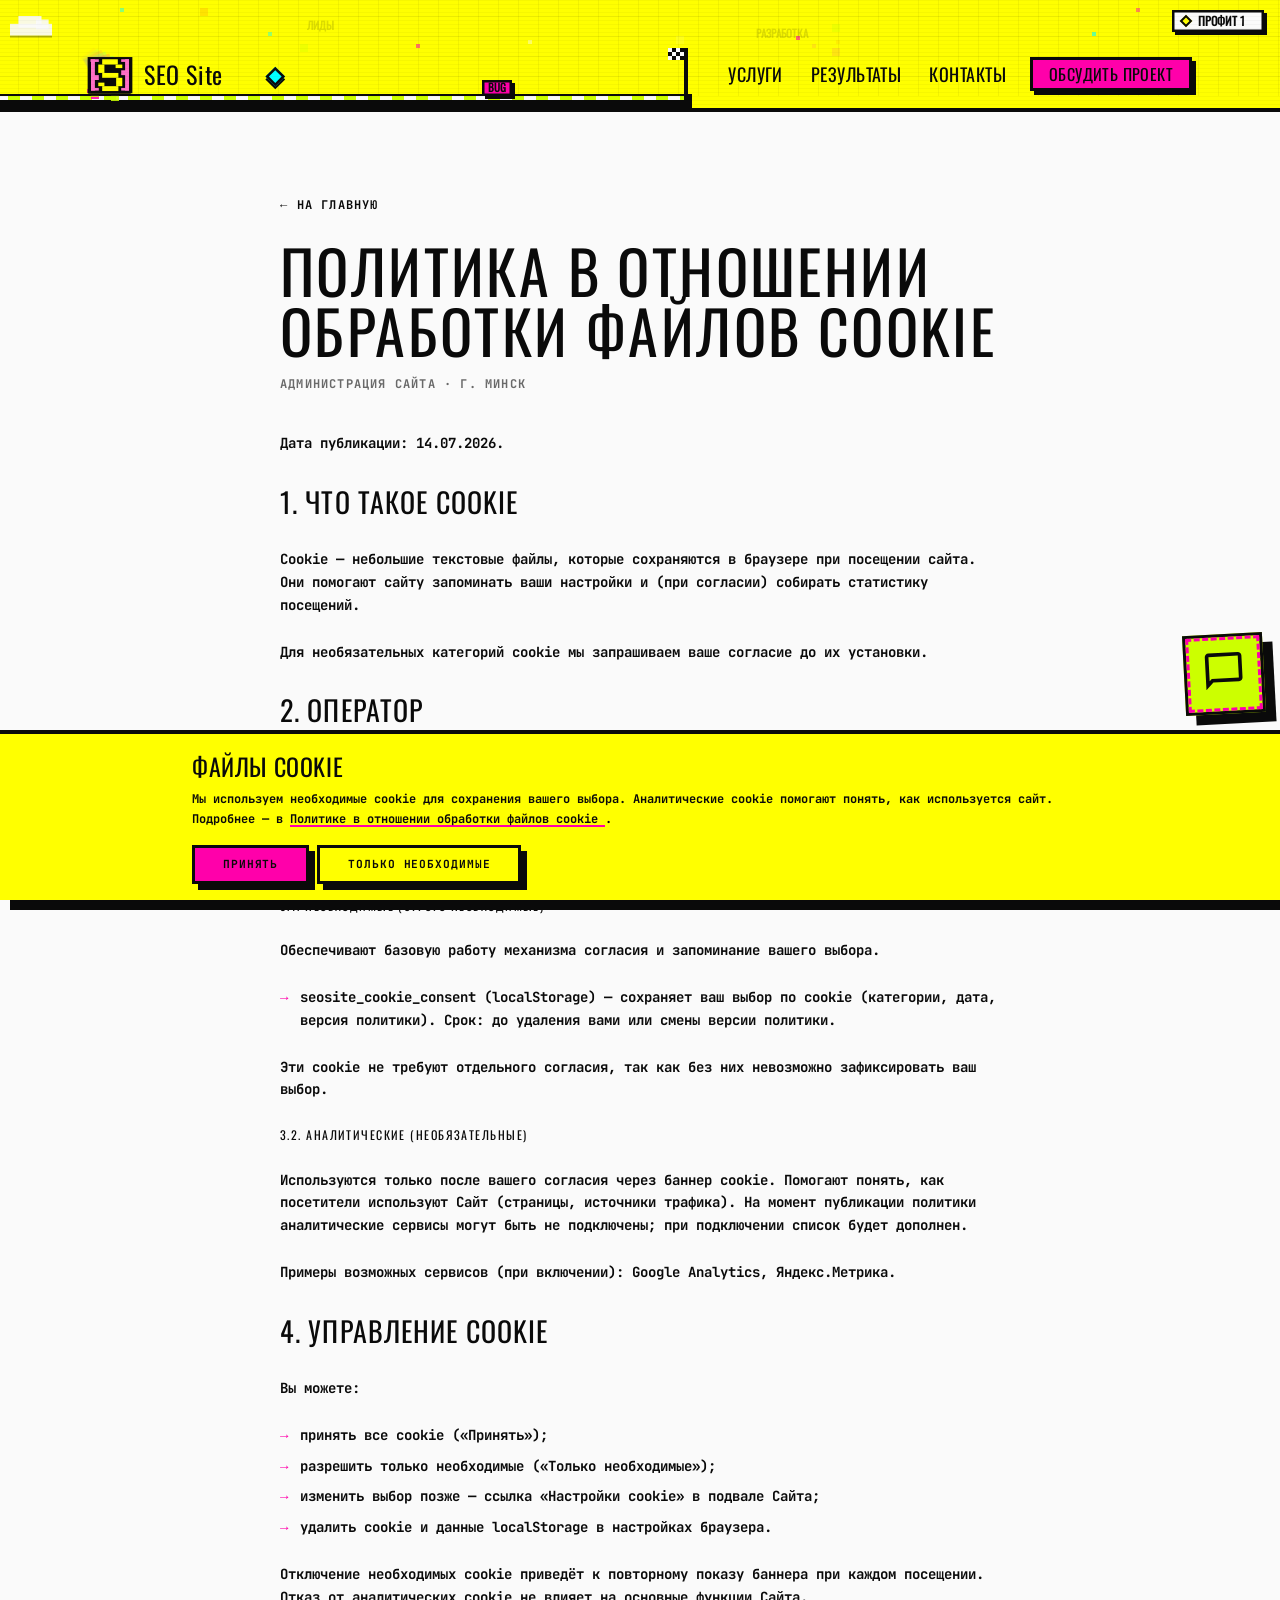
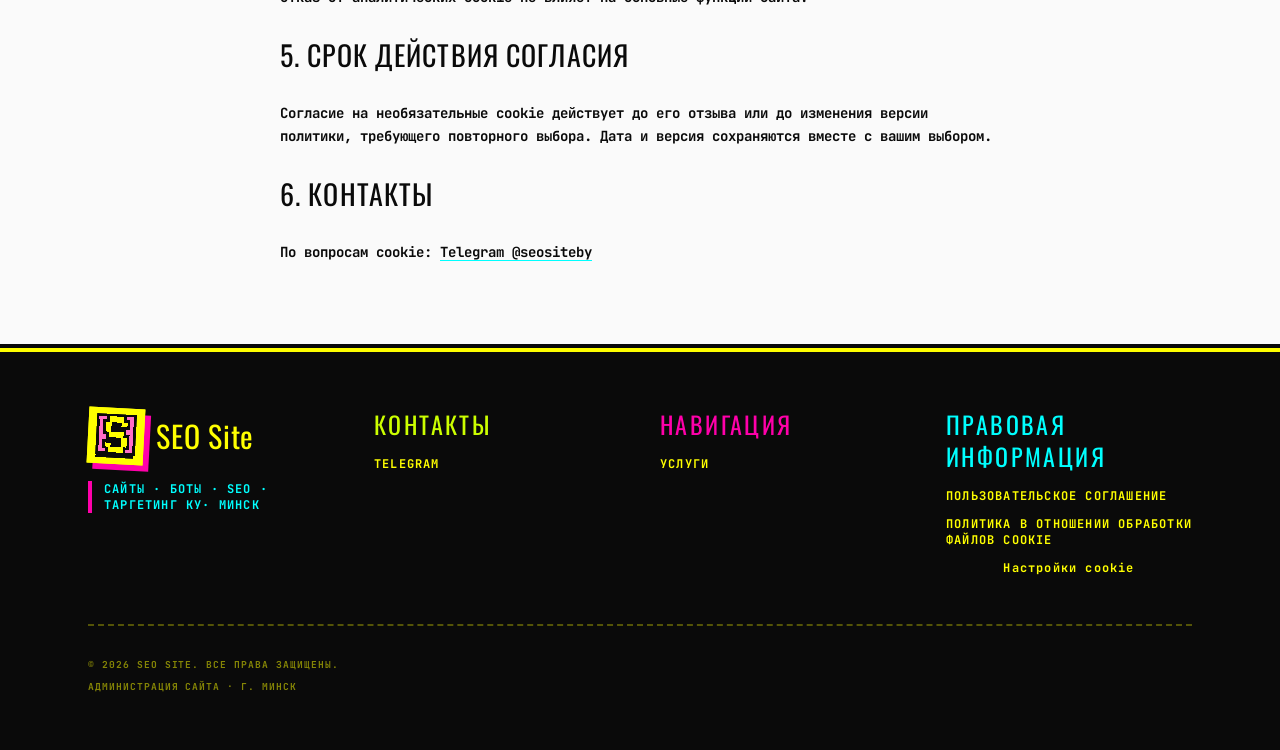
==== commit 1179dd04: "Updates" ====
--- a/cookies/index.html
+++ b/cookies/index.html
@@ -1,11 +1,11 @@
-<!DOCTYPE html><html lang="ru"> <head><meta charset="UTF-8"><meta name="viewport" content="width=device-width, initial-scale=1.0"><title>Политика cookie — SEO Site</title><meta name="description" content="Политика в отношении обработки файлов cookie на seosite.by: необходимые и аналитические cookie, управление согласием и контакты."><link rel="canonical" href="https://seosite.by/cookies"><meta name="robots" content="index, follow"><meta name="theme-color" content="#ffff00"><meta property="og:type" content="website"><meta property="og:locale" content="ru_BY"><meta property="og:site_name" content="SEO Site"><meta property="og:url" content="https://seosite.by/cookies"><meta property="og:title" content="Политика cookie — SEO Site"><meta property="og:description" content="Политика в отношении обработки файлов cookie на seosite.by: необходимые и аналитические cookie, управление согласием и контакты."><meta property="og:image" content="https://seosite.by/og.png"><meta property="og:image:width" content="1200"><meta property="og:image:height" content="630"><meta property="og:image:alt" content="Политика cookie — SEO Site"><meta name="twitter:card" content="summary_large_image"><meta name="twitter:title" content="Политика cookie — SEO Site"><meta name="twitter:description" content="Политика в отношении обработки файлов cookie на seosite.by: необходимые и аналитические cookie, управление согласием и контакты."><meta name="twitter:image" content="https://seosite.by/og.png"><link rel="icon" href="/favicon.ico" sizes="any"><link rel="icon" type="image/svg+xml" href="/favicon.svg"><link rel="icon" type="image/png" sizes="32x32" href="/favicon-32.png"><link rel="apple-touch-icon" href="/apple-touch-icon.png"><style>@font-face{font-family:Oswald;font-style:normal;font-display:swap;font-weight:400;src:url(/_astro/oswald-cyrillic-400-normal.Dakd8U79.woff2) format("woff2");unicode-range:U+0301,U+0400-045F,U+0490-0491,U+04B0-04B1,U+2116}@font-face{font-family:Oswald;font-style:normal;font-display:swap;font-weight:400;src:url(/_astro/oswald-latin-400-normal.BAFo8sP8.woff2) format("woff2");unicode-range:U+0000-00FF,U+0131,U+0152-0153,U+02BB-02BC,U+02C6,U+02DA,U+02DC,U+0304,U+0308,U+0329,U+2000-206F,U+20AC,U+2122,U+2191,U+2193,U+2212,U+2215,U+FEFF,U+FFFD}@font-face{font-family:JetBrains Mono;font-style:normal;font-display:swap;font-weight:400;src:url(/_astro/jetbrains-mono-cyrillic-400-normal.BEIGL1Tu.woff2) format("woff2");unicode-range:U+0301,U+0400-045F,U+0490-0491,U+04B0-04B1,U+2116}@font-face{font-family:JetBrains Mono;font-style:normal;font-display:swap;font-weight:400;src:url(/_astro/jetbrains-mono-latin-400-normal.V6pRDFza.woff2) format("woff2");unicode-range:U+0000-00FF,U+0131,U+0152-0153,U+02BB-02BC,U+02C6,U+02DA,U+02DC,U+0304,U+0308,U+0329,U+2000-206F,U+20AC,U+2122,U+2191,U+2193,U+2212,U+2215,U+FEFF,U+FFFD}</style><link rel="preload" href="/_astro/oswald-cyrillic-400-normal.Dakd8U79.woff2" as="font" type="font/woff2" crossorigin><link rel="preload" href="/_astro/oswald-latin-400-normal.BAFo8sP8.woff2" as="font" type="font/woff2" crossorigin><link rel="preload" href="/_astro/jetbrains-mono-cyrillic-400-normal.BEIGL1Tu.woff2" as="font" type="font/woff2" crossorigin><link rel="preload" href="/_astro/jetbrains-mono-latin-400-normal.V6pRDFza.woff2" as="font" type="font/woff2" crossorigin><style>*,:before,:after{--tw-translate-x:0;--tw-translate-y:0;--tw-rotate:0;--tw-skew-x:0;--tw-skew-y:0;--tw-scale-x:1;--tw-scale-y:1;--tw-pan-x: ;--tw-pan-y: ;--tw-pinch-zoom: ;--tw-ring-offset-shadow:0 0 #0000;--tw-ring-shadow:0 0 #0000;--tw-shadow:0 0 #0000;--tw-shadow-colored:0 0 #0000;--tw-contain-size: ;--tw-contain-layout: ;--tw-contain-paint: ;--tw-contain-style: }*,:before,:after{box-sizing:border-box;border-width:0;border-style:solid;border-color:#e5e7eb}:before,:after{--tw-content:""}html{line-height:1.5;-webkit-text-size-adjust:100%;-moz-tab-size:4;-o-tab-size:4;tab-size:4;font-family:JetBrains Mono,Courier New,monospace;font-feature-settings:normal;font-variation-settings:normal;-webkit-tap-highlight-color:transparent}body{margin:0;line-height:inherit}h1,h2,h3{font-size:inherit;font-weight:inherit}a{color:inherit;text-decoration:inherit}strong{font-weight:bolder}button{font-family:inherit;font-feature-settings:inherit;font-variation-settings:inherit;font-size:100%;font-weight:inherit;line-height:inherit;letter-spacing:inherit;color:inherit;margin:0;padding:0}button{text-transform:none}button{-webkit-appearance:button;background-color:transparent;background-image:none}h1,h2,h3,p{margin:0}ul{list-style:none;margin:0;padding:0}button{cursor:pointer}img,canvas{display:block;vertical-align:middle}img{max-width:100%;height:auto}.pointer-events-none{pointer-events:none}.fixed{position:fixed}.absolute{position:absolute}.relative{position:relative}.sticky{position:sticky}.inset-0{inset:0}.top-0{top:0}.z-10{z-index:10}.z-50{z-index:50}.z-\[60\]{z-index:60}.mx-auto{margin-left:auto;margin-right:auto}.ml-auto{margin-left:auto}.mt-10{margin-top:2.5rem}.mt-4{margin-top:1rem}.mt-6{margin-top:1.5rem}.mt-8{margin-top:2rem}.mt-auto{margin-top:auto}.block{display:block}.flex{display:flex}.inline-flex{display:inline-flex}.hidden{display:none}.h-10{height:2.5rem}.h-11{height:2.75rem}.h-9{height:2.25rem}.h-\[3px\]{height:3px}.h-full{height:100%}.min-h-\[112px\]{min-height:112px}.w-10{width:2.5rem}.w-11{width:2.75rem}.w-4{width:1rem}.w-9{width:2.25rem}.w-auto{width:auto}.w-full{width:100%}.max-w-3xl{max-width:48rem}.max-w-6xl{max-width:72rem}.shrink-0{flex-shrink:0}.-rotate-1{--tw-rotate:-1deg;transform:translate(var(--tw-translate-x),var(--tw-translate-y)) rotate(var(--tw-rotate)) skew(var(--tw-skew-x)) skewY(var(--tw-skew-y)) scaleX(var(--tw-scale-x)) scaleY(var(--tw-scale-y))}.rotate-1{--tw-rotate:1deg;transform:translate(var(--tw-translate-x),var(--tw-translate-y)) rotate(var(--tw-rotate)) skew(var(--tw-skew-x)) skewY(var(--tw-skew-y)) scaleX(var(--tw-scale-x)) scaleY(var(--tw-scale-y))}.flex-col{flex-direction:column}.items-end{align-items:flex-end}.items-center{align-items:center}.justify-center{justify-content:center}.justify-between{justify-content:space-between}.gap-1{gap:.25rem}.gap-2{gap:.5rem}.gap-3{gap:.75rem}.gap-\[5px\]{gap:5px}.space-y-4>:not([hidden])~:not([hidden]){--tw-space-y-reverse:0;margin-top:calc(1rem * calc(1 - var(--tw-space-y-reverse)));margin-bottom:calc(1rem * var(--tw-space-y-reverse))}.space-y-6>:not([hidden])~:not([hidden]){--tw-space-y-reverse:0;margin-top:calc(1.5rem * calc(1 - var(--tw-space-y-reverse)));margin-bottom:calc(1.5rem * var(--tw-space-y-reverse))}.overflow-hidden{overflow:hidden}.border-2{border-width:2px}.border-3{border-width:3px}.border-4{border-width:4px}.border-b-4{border-bottom-width:4px}.border-brutal-black{--tw-border-opacity:1;border-color:rgb(10 10 10 / var(--tw-border-opacity, 1))}.border-transparent{border-color:transparent}.bg-acid-cyan{--tw-bg-opacity:1;background-color:rgb(0 255 255 / var(--tw-bg-opacity, 1))}.bg-acid-lime{--tw-bg-opacity:1;background-color:rgb(204 255 0 / var(--tw-bg-opacity, 1))}.bg-acid-pink{--tw-bg-opacity:1;background-color:rgb(255 0 170 / var(--tw-bg-opacity, 1))}.bg-acid-yellow{--tw-bg-opacity:1;background-color:rgb(255 255 0 / var(--tw-bg-opacity, 1))}.bg-brutal-black{--tw-bg-opacity:1;background-color:rgb(10 10 10 / var(--tw-bg-opacity, 1))}.bg-brutal-white{--tw-bg-opacity:1;background-color:rgb(250 250 250 / var(--tw-bg-opacity, 1))}.px-2\.5{padding-left:.625rem;padding-right:.625rem}.px-4{padding-left:1rem;padding-right:1rem}.px-5{padding-left:1.25rem;padding-right:1.25rem}.px-6{padding-left:1.5rem;padding-right:1.5rem}.py-1{padding-top:.25rem;padding-bottom:.25rem}.py-1\.5{padding-top:.375rem;padding-bottom:.375rem}.py-16{padding-top:4rem;padding-bottom:4rem}.py-4{padding-top:1rem;padding-bottom:1rem}.pb-10{padding-bottom:2.5rem}.pb-3{padding-bottom:.75rem}.pb-4{padding-bottom:1rem}.pl-4{padding-left:1rem}.pt-6{padding-top:1.5rem}.pt-8{padding-top:2rem}.font-display{font-family:Oswald,Impact,sans-serif}.text-2xl{font-size:1.5rem;line-height:2rem}.text-4xl{font-size:2.25rem;line-height:2.5rem}.text-5xl{font-size:3rem;line-height:1}.text-base{font-size:1rem;line-height:1.5rem}.text-lg{font-size:1.125rem;line-height:1.75rem}.text-sm{font-size:.875rem;line-height:1.25rem}.text-xl{font-size:1.25rem;line-height:1.75rem}.text-xs{font-size:.75rem;line-height:1rem}.font-bold{font-weight:700}.uppercase{text-transform:uppercase}.leading-none{line-height:1}.leading-relaxed{line-height:1.625}.tracking-wide{letter-spacing:.025em}.tracking-widest{letter-spacing:.1em}.text-acid-yellow{color:#ff0}.text-brutal-black{color:#0a0a0a}.opacity-60{opacity:.6}.shadow-brutal{--tw-shadow:6px 6px 0 0 #0A0A0A;--tw-shadow-colored:6px 6px 0 0 var(--tw-shadow-color);box-shadow:var(--tw-ring-offset-shadow, 0 0 #0000),var(--tw-ring-shadow, 0 0 #0000),var(--tw-shadow)}.shadow-brutal-sm{--tw-shadow:4px 4px 0 0 #0A0A0A;--tw-shadow-colored:4px 4px 0 0 var(--tw-shadow-color);box-shadow:var(--tw-ring-offset-shadow, 0 0 #0000),var(--tw-ring-shadow, 0 0 #0000),var(--tw-shadow)}.transition{transition-property:color,background-color,border-color,text-decoration-color,fill,stroke,opacity,box-shadow,transform,filter,backdrop-filter;transition-timing-function:cubic-bezier(.4,0,.2,1);transition-duration:.15s}.transition-colors{transition-property:color,background-color,border-color,text-decoration-color,fill,stroke;transition-timing-function:cubic-bezier(.4,0,.2,1);transition-duration:.15s}.transition-transform{transition-property:transform;transition-timing-function:cubic-bezier(.4,0,.2,1);transition-duration:.15s}.hover\:-translate-y-0\.5:hover{--tw-translate-y:-.125rem;transform:translate(var(--tw-translate-x),var(--tw-translate-y)) rotate(var(--tw-rotate)) skew(var(--tw-skew-x)) skewY(var(--tw-skew-y)) scaleX(var(--tw-scale-x)) scaleY(var(--tw-scale-y))}.hover\:border-brutal-black:hover{--tw-border-opacity:1;border-color:rgb(10 10 10 / var(--tw-border-opacity, 1))}.hover\:bg-brutal-white:hover{--tw-bg-opacity:1;background-color:rgb(250 250 250 / var(--tw-bg-opacity, 1))}.hover\:text-acid-pink:hover{color:#f0a}@media(min-width:640px){.sm\:block{display:block}.sm\:gap-3{gap:.75rem}.sm\:px-6{padding-left:1.5rem;padding-right:1.5rem}.sm\:py-20{padding-top:5rem;padding-bottom:5rem}.sm\:text-2xl{font-size:1.5rem;line-height:2rem}.sm\:text-6xl{font-size:3.75rem;line-height:1}}@media(min-width:768px){.md\:flex{display:flex}.md\:hidden{display:none}}html{scroll-padding-top:var(--header-offset, 4.5rem)}body{cursor:url(/cursors/cursor-default.svg) 6 3,default;background-image:linear-gradient(#0a0a0a12 1px,transparent 1px),linear-gradient(90deg,#0a0a0a12 1px,transparent 1px);background-size:32px 32px}a,button{cursor:url(/cursors/cursor-pointer.svg) 6 3,pointer}h1,h2,h3{font-family:Oswald,Impact,sans-serif;font-weight:400;letter-spacing:.04em;text-transform:uppercase}.font-display{font-weight:400}@media(prefers-reduced-motion:reduce){body{cursor:auto}}#header-logo-mark{transition:opacity .6s ease}@media(prefers-reduced-motion:reduce){#header-logo-mark{transition:none}}.legal-prose h2{margin-top:2rem;font-family:Oswald,Impact,sans-serif;font-weight:400;font-size:1.75rem;letter-spacing:.04em;text-transform:uppercase}.legal-prose h3{margin-top:1.25rem;font-size:.75rem;text-transform:uppercase;letter-spacing:.12em}.legal-prose p,.legal-prose li{font-weight:700}.legal-prose ul{margin-top:.75rem;list-style:none;padding-left:0}.legal-prose ul li{position:relative;padding-left:1.25rem;margin-bottom:.5rem}.legal-prose ul li:before{content:"→";position:absolute;left:0;color:#f0a}.legal-prose a{text-decoration:underline;text-decoration-color:#0ff;text-underline-offset:3px}.legal-prose a:hover{color:#f0a}</style><link rel="preload" href="/_astro/cookies.DIAlA_NE.css" onload="this.onload=null;this.rel='stylesheet'" as="style"><noscript><link rel="stylesheet" href="/_astro/cookies.DIAlA_NE.css"></noscript>
+<!DOCTYPE html><html lang="ru"> <head><meta charset="UTF-8"><meta name="viewport" content="width=device-width, initial-scale=1.0"><title>Политика cookie — SEO Site</title><meta name="description" content="Политика в отношении обработки файлов cookie на seosite.by: необходимые и аналитические cookie, управление согласием и контакты."><link rel="canonical" href="https://seosite.by/cookies"><meta name="robots" content="index, follow"><meta name="theme-color" content="#ffff00"><meta property="og:type" content="website"><meta property="og:locale" content="ru_BY"><meta property="og:site_name" content="SEO Site"><meta property="og:url" content="https://seosite.by/cookies"><meta property="og:title" content="Политика cookie — SEO Site"><meta property="og:description" content="Политика в отношении обработки файлов cookie на seosite.by: необходимые и аналитические cookie, управление согласием и контакты."><meta property="og:image" content="https://seosite.by/og.png"><meta property="og:image:width" content="1200"><meta property="og:image:height" content="630"><meta property="og:image:alt" content="Политика cookie — SEO Site"><meta name="twitter:card" content="summary_large_image"><meta name="twitter:title" content="Политика cookie — SEO Site"><meta name="twitter:description" content="Политика в отношении обработки файлов cookie на seosite.by: необходимые и аналитические cookie, управление согласием и контакты."><meta name="twitter:image" content="https://seosite.by/og.png"><link rel="icon" href="/favicon.ico" sizes="any"><link rel="icon" type="image/svg+xml" href="/favicon.svg"><link rel="icon" type="image/png" sizes="32x32" href="/favicon-32.png"><link rel="apple-touch-icon" href="/apple-touch-icon.png"><style>@font-face{font-family:Oswald;font-style:normal;font-display:swap;font-weight:400;src:url(/_astro/oswald-cyrillic-400-normal.Dakd8U79.woff2) format("woff2");unicode-range:U+0301,U+0400-045F,U+0490-0491,U+04B0-04B1,U+2116}@font-face{font-family:Oswald;font-style:normal;font-display:swap;font-weight:400;src:url(/_astro/oswald-latin-400-normal.BAFo8sP8.woff2) format("woff2");unicode-range:U+0000-00FF,U+0131,U+0152-0153,U+02BB-02BC,U+02C6,U+02DA,U+02DC,U+0304,U+0308,U+0329,U+2000-206F,U+20AC,U+2122,U+2191,U+2193,U+2212,U+2215,U+FEFF,U+FFFD}@font-face{font-family:JetBrains Mono;font-style:normal;font-display:swap;font-weight:400;src:url(/_astro/jetbrains-mono-cyrillic-400-normal.BEIGL1Tu.woff2) format("woff2");unicode-range:U+0301,U+0400-045F,U+0490-0491,U+04B0-04B1,U+2116}@font-face{font-family:JetBrains Mono;font-style:normal;font-display:swap;font-weight:400;src:url(/_astro/jetbrains-mono-latin-400-normal.V6pRDFza.woff2) format("woff2");unicode-range:U+0000-00FF,U+0131,U+0152-0153,U+02BB-02BC,U+02C6,U+02DA,U+02DC,U+0304,U+0308,U+0329,U+2000-206F,U+20AC,U+2122,U+2191,U+2193,U+2212,U+2215,U+FEFF,U+FFFD}</style><link rel="preload" href="/_astro/oswald-cyrillic-400-normal.Dakd8U79.woff2" as="font" type="font/woff2" crossorigin><link rel="preload" href="/_astro/oswald-latin-400-normal.BAFo8sP8.woff2" as="font" type="font/woff2" crossorigin><link rel="preload" href="/_astro/jetbrains-mono-cyrillic-400-normal.BEIGL1Tu.woff2" as="font" type="font/woff2" crossorigin><link rel="preload" href="/_astro/jetbrains-mono-latin-400-normal.V6pRDFza.woff2" as="font" type="font/woff2" crossorigin><style>*,:before,:after{--tw-translate-x:0;--tw-translate-y:0;--tw-rotate:0;--tw-skew-x:0;--tw-skew-y:0;--tw-scale-x:1;--tw-scale-y:1;--tw-pan-x: ;--tw-pan-y: ;--tw-pinch-zoom: ;--tw-ring-offset-shadow:0 0 #0000;--tw-ring-shadow:0 0 #0000;--tw-shadow:0 0 #0000;--tw-shadow-colored:0 0 #0000;--tw-contain-size: ;--tw-contain-layout: ;--tw-contain-paint: ;--tw-contain-style: }*,:before,:after{box-sizing:border-box;border-width:0;border-style:solid;border-color:#e5e7eb}:before,:after{--tw-content:""}html{line-height:1.5;-webkit-text-size-adjust:100%;-moz-tab-size:4;-o-tab-size:4;tab-size:4;font-family:JetBrains Mono,Courier New,monospace;font-feature-settings:normal;font-variation-settings:normal;-webkit-tap-highlight-color:transparent}body{margin:0;line-height:inherit}h1,h2,h3{font-size:inherit;font-weight:inherit}a{color:inherit;text-decoration:inherit}strong{font-weight:bolder}button{font-family:inherit;font-feature-settings:inherit;font-variation-settings:inherit;font-size:100%;font-weight:inherit;line-height:inherit;letter-spacing:inherit;color:inherit;margin:0;padding:0}button{text-transform:none}button{-webkit-appearance:button;background-color:transparent;background-image:none}h1,h2,h3,p{margin:0}ul{list-style:none;margin:0;padding:0}button{cursor:pointer}img,canvas{display:block;vertical-align:middle}img{max-width:100%;height:auto}.pointer-events-none{pointer-events:none}.fixed{position:fixed}.absolute{position:absolute}.relative{position:relative}.sticky{position:sticky}.inset-0{inset:0}.top-0{top:0}.z-10{z-index:10}.z-50{z-index:50}.z-\[60\]{z-index:60}.mx-auto{margin-left:auto;margin-right:auto}.ml-auto{margin-left:auto}.mt-10{margin-top:2.5rem}.mt-4{margin-top:1rem}.mt-6{margin-top:1.5rem}.mt-8{margin-top:2rem}.mt-auto{margin-top:auto}.block{display:block}.flex{display:flex}.inline-flex{display:inline-flex}.hidden{display:none}.h-10{height:2.5rem}.h-11{height:2.75rem}.h-9{height:2.25rem}.h-\[3px\]{height:3px}.h-full{height:100%}.min-h-\[112px\]{min-height:112px}.w-10{width:2.5rem}.w-11{width:2.75rem}.w-4{width:1rem}.w-9{width:2.25rem}.w-auto{width:auto}.w-full{width:100%}.max-w-3xl{max-width:48rem}.max-w-6xl{max-width:72rem}.shrink-0{flex-shrink:0}.-rotate-1{--tw-rotate:-1deg;transform:translate(var(--tw-translate-x),var(--tw-translate-y)) rotate(var(--tw-rotate)) skew(var(--tw-skew-x)) skewY(var(--tw-skew-y)) scaleX(var(--tw-scale-x)) scaleY(var(--tw-scale-y))}.rotate-1{--tw-rotate:1deg;transform:translate(var(--tw-translate-x),var(--tw-translate-y)) rotate(var(--tw-rotate)) skew(var(--tw-skew-x)) skewY(var(--tw-skew-y)) scaleX(var(--tw-scale-x)) scaleY(var(--tw-scale-y))}.flex-col{flex-direction:column}.items-end{align-items:flex-end}.items-center{align-items:center}.justify-center{justify-content:center}.justify-between{justify-content:space-between}.gap-1{gap:.25rem}.gap-2{gap:.5rem}.gap-3{gap:.75rem}.gap-\[5px\]{gap:5px}.space-y-4>:not([hidden])~:not([hidden]){--tw-space-y-reverse:0;margin-top:calc(1rem * calc(1 - var(--tw-space-y-reverse)));margin-bottom:calc(1rem * var(--tw-space-y-reverse))}.space-y-6>:not([hidden])~:not([hidden]){--tw-space-y-reverse:0;margin-top:calc(1.5rem * calc(1 - var(--tw-space-y-reverse)));margin-bottom:calc(1.5rem * var(--tw-space-y-reverse))}.overflow-hidden{overflow:hidden}.border-2{border-width:2px}.border-3{border-width:3px}.border-4{border-width:4px}.border-b-4{border-bottom-width:4px}.border-brutal-black{--tw-border-opacity:1;border-color:rgb(10 10 10 / var(--tw-border-opacity, 1))}.border-transparent{border-color:transparent}.bg-acid-cyan{--tw-bg-opacity:1;background-color:rgb(0 255 255 / var(--tw-bg-opacity, 1))}.bg-acid-lime{--tw-bg-opacity:1;background-color:rgb(204 255 0 / var(--tw-bg-opacity, 1))}.bg-acid-pink{--tw-bg-opacity:1;background-color:rgb(255 0 170 / var(--tw-bg-opacity, 1))}.bg-acid-yellow{--tw-bg-opacity:1;background-color:rgb(255 255 0 / var(--tw-bg-opacity, 1))}.bg-brutal-black{--tw-bg-opacity:1;background-color:rgb(10 10 10 / var(--tw-bg-opacity, 1))}.bg-brutal-white{--tw-bg-opacity:1;background-color:rgb(250 250 250 / var(--tw-bg-opacity, 1))}.px-2\.5{padding-left:.625rem;padding-right:.625rem}.px-4{padding-left:1rem;padding-right:1rem}.px-5{padding-left:1.25rem;padding-right:1.25rem}.px-6{padding-left:1.5rem;padding-right:1.5rem}.py-1{padding-top:.25rem;padding-bottom:.25rem}.py-1\.5{padding-top:.375rem;padding-bottom:.375rem}.py-16{padding-top:4rem;padding-bottom:4rem}.py-4{padding-top:1rem;padding-bottom:1rem}.pb-10{padding-bottom:2.5rem}.pb-3{padding-bottom:.75rem}.pb-4{padding-bottom:1rem}.pl-4{padding-left:1rem}.pt-6{padding-top:1.5rem}.pt-8{padding-top:2rem}.font-display{font-family:Oswald,Impact,sans-serif}.text-2xl{font-size:1.5rem;line-height:2rem}.text-4xl{font-size:2.25rem;line-height:2.5rem}.text-5xl{font-size:3rem;line-height:1}.text-base{font-size:1rem;line-height:1.5rem}.text-lg{font-size:1.125rem;line-height:1.75rem}.text-sm{font-size:.875rem;line-height:1.25rem}.text-xl{font-size:1.25rem;line-height:1.75rem}.text-xs{font-size:.75rem;line-height:1rem}.font-bold{font-weight:700}.uppercase{text-transform:uppercase}.leading-none{line-height:1}.leading-relaxed{line-height:1.625}.tracking-wide{letter-spacing:.025em}.tracking-widest{letter-spacing:.1em}.text-acid-yellow{color:#ff0}.text-brutal-black{color:#0a0a0a}.opacity-60{opacity:.6}.shadow-brutal{--tw-shadow:6px 6px 0 0 #0A0A0A;--tw-shadow-colored:6px 6px 0 0 var(--tw-shadow-color);box-shadow:var(--tw-ring-offset-shadow, 0 0 #0000),var(--tw-ring-shadow, 0 0 #0000),var(--tw-shadow)}.shadow-brutal-sm{--tw-shadow:4px 4px 0 0 #0A0A0A;--tw-shadow-colored:4px 4px 0 0 var(--tw-shadow-color);box-shadow:var(--tw-ring-offset-shadow, 0 0 #0000),var(--tw-ring-shadow, 0 0 #0000),var(--tw-shadow)}.transition{transition-property:color,background-color,border-color,text-decoration-color,fill,stroke,opacity,box-shadow,transform,filter,backdrop-filter;transition-timing-function:cubic-bezier(.4,0,.2,1);transition-duration:.15s}.transition-colors{transition-property:color,background-color,border-color,text-decoration-color,fill,stroke;transition-timing-function:cubic-bezier(.4,0,.2,1);transition-duration:.15s}.transition-transform{transition-property:transform;transition-timing-function:cubic-bezier(.4,0,.2,1);transition-duration:.15s}.hover\:-translate-y-0\.5:hover{--tw-translate-y:-.125rem;transform:translate(var(--tw-translate-x),var(--tw-translate-y)) rotate(var(--tw-rotate)) skew(var(--tw-skew-x)) skewY(var(--tw-skew-y)) scaleX(var(--tw-scale-x)) scaleY(var(--tw-scale-y))}.hover\:border-brutal-black:hover{--tw-border-opacity:1;border-color:rgb(10 10 10 / var(--tw-border-opacity, 1))}.hover\:bg-brutal-white:hover{--tw-bg-opacity:1;background-color:rgb(250 250 250 / var(--tw-bg-opacity, 1))}.hover\:text-acid-pink:hover{color:#f0a}@media(min-width:640px){.sm\:block{display:block}.sm\:gap-3{gap:.75rem}.sm\:px-6{padding-left:1.5rem;padding-right:1.5rem}.sm\:py-20{padding-top:5rem;padding-bottom:5rem}.sm\:text-2xl{font-size:1.5rem;line-height:2rem}.sm\:text-6xl{font-size:3.75rem;line-height:1}}@media(min-width:768px){.md\:flex{display:flex}.md\:hidden{display:none}}html{scroll-padding-top:var(--header-offset, 4.5rem)}body{cursor:url(/cursors/cursor-default.svg) 6 3,default;background-image:linear-gradient(#0a0a0a12 1px,transparent 1px),linear-gradient(90deg,#0a0a0a12 1px,transparent 1px);background-size:32px 32px}a,button{cursor:url(/cursors/cursor-pointer.svg) 6 3,pointer}h1,h2,h3{font-family:Oswald,Impact,sans-serif;font-weight:400;letter-spacing:.04em;text-transform:uppercase}.font-display{font-weight:400}@media(prefers-reduced-motion:reduce){body{cursor:auto}}#header-logo-mark{transition:opacity .6s ease}@media(prefers-reduced-motion:reduce){#header-logo-mark{transition:none}}.legal-prose h2{margin-top:2rem;font-family:Oswald,Impact,sans-serif;font-weight:400;font-size:1.75rem;letter-spacing:.04em;text-transform:uppercase}.legal-prose h3{margin-top:1.25rem;font-size:.75rem;text-transform:uppercase;letter-spacing:.12em}.legal-prose p,.legal-prose li{font-weight:700}.legal-prose ul{margin-top:.75rem;list-style:none;padding-left:0}.legal-prose ul li{position:relative;padding-left:1.25rem;margin-bottom:.5rem}.legal-prose ul li:before{content:"→";position:absolute;left:0;color:#f0a}.legal-prose a{text-decoration:underline;text-decoration-color:#0ff;text-underline-offset:3px}.legal-prose a:hover{color:#f0a}</style><link rel="preload" href="/_astro/cookies.HTUyY1E0.css" onload="this.onload=null;this.rel='stylesheet'" as="style"><noscript><link rel="stylesheet" href="/_astro/cookies.HTUyY1E0.css"></noscript>
 </head> <body class="min-h-screen bg-brutal-gray font-sans text-brutal-black antialiased">  <header class="header-pending relative sticky top-0 z-50 flex min-h-[112px] items-end overflow-hidden border-b-4 border-brutal-black bg-acid-yellow" id="site-header" data-beasties-container> <canvas id="header-canvas" class="pointer-events-none absolute inset-0 h-full w-full" aria-hidden="true"></canvas> <div class="relative z-10 mx-auto flex w-full max-w-6xl items-center px-4 pb-3 pt-8 sm:px-6"> <a href="/" class="group flex items-center gap-3"> <span id="header-logo-mark" class="flex h-11 w-11 shrink-0 items-center justify-center" aria-hidden="true"> <!-- статичный логотип виден сразу; когда игра проявилась, её персонаж рисуется на этом месте --> <img src="/logo.svg" alt width="40" height="44" class="h-11 w-auto" decoding="async"> </span> <span class="font-display text-xl leading-none tracking-wide text-brutal-black sm:text-2xl">SEO Site</span> </a> <!-- навигация: игра в шапке заканчивается перед этим блоком (см. trackEnd в header-canvas.ts) --> <nav id="site-nav" class="ml-auto flex items-center gap-2 pl-4 sm:gap-3" aria-label="Основная навигация"> <ul class="hidden items-center gap-1 md:flex"> <li> <a href="/#services" class="block border-2 border-transparent px-2.5 py-1 font-display text-lg uppercase leading-none tracking-wide text-brutal-black transition-colors hover:border-brutal-black hover:bg-brutal-white"> Услуги </a> </li><li> <a href="/#results" class="block border-2 border-transparent px-2.5 py-1 font-display text-lg uppercase leading-none tracking-wide text-brutal-black transition-colors hover:border-brutal-black hover:bg-brutal-white"> Результаты </a> </li><li> <a href="/#contacts" class="block border-2 border-transparent px-2.5 py-1 font-display text-lg uppercase leading-none tracking-wide text-brutal-black transition-colors hover:border-brutal-black hover:bg-brutal-white"> Контакты </a> </li> </ul> <a href="https://t.me/seositeby" target="_blank" rel="noopener noreferrer" class="hidden border-3 border-brutal-black bg-acid-pink px-4 py-1.5 font-display text-base uppercase leading-none tracking-wide text-brutal-black shadow-brutal-sm transition-transform hover:-translate-y-0.5 sm:block">
 Обсудить проект
 </a> <button type="button" id="nav-toggle" class="flex h-9 w-9 flex-col items-center justify-center gap-[5px] border-3 border-brutal-black bg-brutal-white shadow-brutal-sm md:hidden" aria-label="Открыть меню" aria-expanded="false" aria-controls="mobile-nav"> <span class="block h-[3px] w-4 bg-brutal-black"></span> <span class="block h-[3px] w-4 bg-brutal-black"></span> <span class="block h-[3px] w-4 bg-brutal-black"></span> </button> </nav> </div> <!-- мобильное меню на весь экран --> <div id="mobile-nav" class="fixed inset-0 z-[60] hidden flex-col bg-acid-yellow px-6 pb-10 pt-6 md:hidden" role="dialog" aria-modal="true" aria-label="Меню"> <div class="flex items-center justify-between border-b-4 border-brutal-black pb-4"> <span class="font-display text-2xl uppercase tracking-wide">Меню</span> <button type="button" id="nav-close" class="flex h-10 w-10 items-center justify-center border-3 border-brutal-black bg-brutal-white font-display text-2xl leading-none shadow-brutal-sm" aria-label="Закрыть меню">
 ✕
 </button> </div> <ul class="mt-8 space-y-4"> <li> <a href="/#services" data-nav-link class="block border-4 border-brutal-black px-5 py-4 font-display text-4xl uppercase leading-none shadow-brutal bg-acid-cyan -rotate-1"> Услуги </a> </li><li> <a href="/#results" data-nav-link class="block border-4 border-brutal-black px-5 py-4 font-display text-4xl uppercase leading-none shadow-brutal bg-acid-lime rotate-1"> Результаты </a> </li><li> <a href="/#contacts" data-nav-link class="block border-4 border-brutal-black px-5 py-4 font-display text-4xl uppercase leading-none shadow-brutal bg-acid-pink -rotate-1"> Контакты </a> </li> </ul> <a href="https://t.me/seositeby" target="_blank" rel="noopener noreferrer" class="mt-auto block border-4 border-brutal-black bg-brutal-black px-5 py-4 text-center font-display text-2xl uppercase text-acid-yellow shadow-brutal">
-Обсудить проект в Telegram →
-</a> </div> </header> <script type="module">const n=document.getElementById("nav-toggle"),l=document.getElementById("nav-close"),t=document.getElementById("mobile-nav");function s(e){!t||!n||(t.classList.toggle("hidden",!e),t.classList.toggle("flex",e),n.setAttribute("aria-expanded",String(e)),document.documentElement.style.overflow=e?"hidden":"",e?l?.focus():n.focus())}n?.addEventListener("click",()=>s(!0));l?.addEventListener("click",()=>s(!1));t?.querySelectorAll("[data-nav-link]").forEach(e=>e.addEventListener("click",()=>s(!1)));document.addEventListener("keydown",e=>{e.key==="Escape"&&t&&!t.classList.contains("hidden")&&s(!1)});</script>  <main class="border-b-4 border-brutal-black bg-brutal-white"> <article class="mx-auto max-w-3xl px-4 py-16 sm:px-6 sm:py-20" data-beasties-container> <a href="/" class="inline-flex items-center gap-2 text-xs font-bold uppercase tracking-widest transition hover:text-acid-pink">
+Обсудить проект в Telegram
+</a> </div> </header> <script type="module">const n=document.getElementById("nav-toggle"),l=document.getElementById("nav-close"),t=document.getElementById("mobile-nav");function s(e){!t||!n||(t.classList.toggle("hidden",!e),t.classList.toggle("flex",e),n.setAttribute("aria-expanded",String(e)),document.documentElement.style.overflow=e?"hidden":"",document.documentElement.classList.toggle("nav-open",e),e?l?.focus():n.focus())}n?.addEventListener("click",()=>s(!0));l?.addEventListener("click",()=>s(!1));t?.querySelectorAll("[data-nav-link]").forEach(e=>e.addEventListener("click",()=>s(!1)));document.addEventListener("keydown",e=>{e.key==="Escape"&&t&&!t.classList.contains("hidden")&&s(!1)});</script>  <main class="border-b-4 border-brutal-black bg-brutal-white"> <article class="mx-auto max-w-3xl px-4 py-16 sm:px-6 sm:py-20" data-beasties-container> <a href="/" class="inline-flex items-center gap-2 text-xs font-bold uppercase tracking-widest transition hover:text-acid-pink">
 ← На главную
 </a> <h1 class="mt-6 font-display text-5xl leading-none sm:text-6xl">Политика в отношении обработки файлов cookie</h1> <p class="mt-4 text-xs font-bold uppercase tracking-widest opacity-60"> Администрация сайта · г. Минск </p> <div class="legal-prose mt-10 space-y-6 text-sm font-bold leading-relaxed">  <p>Дата публикации: 14.07.2026.</p> <h2>1. Что такое cookie</h2> <p>
 Cookie — небольшие текстовые файлы, которые сохраняются в браузере при посещении сайта.
@@ -14,7 +14,7 @@
 </p> <p>
 Для необязательных категорий cookie мы запрашиваем ваше согласие до их установки.
 </p> <h2>2. Оператор</h2> <p>
-Оператор cookie на Сайте — администрация сайта SEO Site (г. Минск). Контакт:  <a href="mailto:info@seosite.by">info@seosite.by</a>.
+Оператор cookie на Сайте — администрация сайта SEO Site (г. Минск). Контакт:  <a href="https://t.me/seositeby" target="_blank" rel="noopener noreferrer">Telegram @seositeby</a>.
 </p> <h2>3. Категории cookie на Сайте</h2> <h3>3.1. Необходимые (строго необходимые)</h3> <p>Обеспечивают базовую работу механизма согласия и запоминание вашего выбора.</p> <ul> <li> <strong>seosite_cookie_consent</strong> (localStorage) — сохраняет ваш выбор по cookie
           (категории, дата, версия политики). Срок: до удаления вами или смены версии политики.
 </li> </ul> <p>Эти cookie не требуют отдельного согласия, так как без них невозможно зафиксировать ваш выбор.</p> <h3>3.2. Аналитические (необязательные)</h3> <p>
@@ -30,10 +30,8 @@
 Согласие на необязательные cookie действует до его отзыва или до изменения версии политики,
         требующего повторного выбора. Дата и версия сохраняются вместе с вашим выбором.
 </p> <h2>6. Контакты</h2> <p>
-По вопросам cookie: <a href="mailto:info@seosite.by">info@seosite.by</a> </p>  </div> </article>  </main> <footer id="contacts" class="scroll-mt-28 border-t-4 border-acid-yellow bg-brutal-black text-acid-yellow"> <div class="mx-auto max-w-6xl px-4 py-14 sm:px-6"> <div class="grid gap-10 sm:grid-cols-2 lg:grid-cols-4"> <div class="lg:col-span-1"> <a href="/" class="group inline-flex items-center gap-3 transition-colors"> <span class="flex h-12 w-12 rotate-3 items-center justify-center border-3 border-acid-yellow bg-acid-pink font-display text-2xl text-brutal-black shadow-brutal-pink">
-S
-</span> <span class="font-display text-3xl tracking-wide text-acid-yellow transition-colors group-hover:text-acid-pink">SEO Site</span> </a> <p class="mt-4 border-l-4 border-acid-pink pl-3 text-xs font-bold uppercase tracking-widest text-acid-cyan"> Сайты · Боты · SEO · Таргетинг  ку· Минск </p> </div> <div> <p class="font-display text-2xl tracking-widest text-acid-lime">КОНТАКТЫ</p> <div class="mt-4 flex flex-col gap-3 text-xs font-bold uppercase tracking-widest"> <a href="mailto:info@seosite.by" class="transition-colors hover:text-acid-pink"> info@seosite.by </a> <a href="https://t.me/seositeby" target="_blank" rel="noopener noreferrer" class="transition-colors hover:text-acid-pink">
-Telegram →
+По вопросам cookie: <a href="https://t.me/seositeby" target="_blank" rel="noopener noreferrer">Telegram @seositeby</a> </p>  </div> </article>  </main> <footer id="contacts" class="scroll-mt-28 border-t-4 border-acid-yellow bg-brutal-black text-acid-yellow"> <div class="mx-auto max-w-6xl px-4 py-14 sm:px-6"> <div class="grid gap-10 sm:grid-cols-2 lg:grid-cols-4"> <div class="lg:col-span-1"> <a href="/" class="group inline-flex items-center gap-3 transition-colors"> <span class="flex h-14 w-14 shrink-0 rotate-3 items-center justify-center border-3 border-acid-yellow bg-acid-yellow shadow-brutal-pink transition-transform group-hover:rotate-0" aria-hidden="true"> <img src="/logo.svg" alt width="80" height="88" class="h-11 w-auto" loading="lazy" decoding="async"> </span> <span class="font-display text-3xl tracking-wide text-acid-yellow transition-colors group-hover:text-acid-pink">SEO Site</span> </a> <p class="mt-4 border-l-4 border-acid-pink pl-3 text-xs font-bold uppercase tracking-widest text-acid-cyan"> Сайты · Боты · SEO · Таргетинг  ку· Минск </p> </div> <div> <p class="font-display text-2xl tracking-widest text-acid-lime">КОНТАКТЫ</p> <div class="mt-4 flex flex-col gap-3 text-xs font-bold uppercase tracking-widest"> <a href="https://t.me/seositeby" target="_blank" rel="noopener noreferrer" class="transition-colors hover:text-acid-pink">
+Telegram
 </a> </div> </div> <div> <p class="font-display text-2xl tracking-widest text-acid-pink">НАВИГАЦИЯ</p> <nav class="mt-4 flex flex-col gap-3 text-xs font-bold uppercase tracking-widest" aria-label="Навигация в подвале"> <a href="/#services" class="transition-colors hover:text-acid-pink">
 Услуги
 </a> </nav> </div> <div> <p class="font-display text-2xl tracking-widest text-acid-cyan">ПРАВОВАЯ ИНФОРМАЦИЯ</p> <div class="mt-4 flex flex-col gap-3 text-xs font-bold uppercase tracking-widest"> <a href="/terms" class="transition-colors hover:text-acid-pink">
@@ -42,9 +40,7 @@
 Политика в отношении обработки файлов cookie
 </a> <button type="button" id="cookie-reopen" class="cursor-brutal-pointer text-left transition-colors hover:text-acid-pink">
 Настройки cookie
-</button> </div> </div> </div> <div class="mt-12 flex flex-col gap-2 border-t-2 border-dashed border-acid-yellow/30 pt-8 text-[0.6rem] font-bold uppercase tracking-widest text-acid-yellow/50 sm:flex-row sm:items-center sm:justify-between"> <p>© 2026 SEO Site. Все права защищены.</p> <p>Администрация сайта · г. Минск</p> </div> </div> </footer>  <div id="floating-contacts" class="fixed bottom-6 right-4 z-[101] pointer-events-none max-sm:bottom-4 max-sm:right-3 sm:bottom-8 sm:right-6" data-astro-cid-pwyzc53x> <div id="floating-contacts-menu" class="pointer-events-none absolute bottom-full right-0 mb-4 flex flex-col items-end gap-4 opacity-0 transition-all duration-200" aria-hidden="true" data-astro-cid-pwyzc53x> <a href="https://t.me/seositeby" target="_blank" rel="noopener noreferrer" class="floating-contact-link touch-manipulation relative block min-w-[12rem] translate-y-3 opacity-0 border-3 border-brutal-black px-6 py-4 text-center font-display text-xl uppercase leading-none tracking-wide text-brutal-black transition duration-100 sm:min-w-[15rem] sm:px-8 sm:py-5 sm:text-2xl bg-acid-cyan -rotate-2 shadow-brutal-pink mr-6" data-contact="telegram" data-astro-cid-pwyzc53x> Telegram </a><a href="mailto:info@seosite.by" class="floating-contact-link touch-manipulation relative block min-w-[12rem] translate-y-3 opacity-0 border-3 border-brutal-black px-6 py-4 text-center font-display text-xl uppercase leading-none tracking-wide text-brutal-black transition duration-100 sm:min-w-[15rem] sm:px-8 sm:py-5 sm:text-2xl bg-acid-yellow rotate-1 shadow-brutal-cyan mr-3" data-contact="email" data-astro-cid-pwyzc53x> Email </a> </div> <button type="button" id="floating-contacts-toggle" class="floating-contacts-btn touch-manipulation pointer-events-auto group relative -rotate-3 flex h-20 w-20 items-center justify-center border-3 border-brutal-black bg-acid-lime text-brutal-black shadow-brutal-lg transition active:translate-x-[3px] active:translate-y-[3px] active:shadow-brutal sm:h-24 sm:w-24" aria-expanded="false" aria-controls="floating-contacts-menu" aria-label="Контакты" data-astro-cid-pwyzc53x> <span class="floating-contacts-ping pointer-events-none absolute inset-0 border-3 border-dashed border-acid-pink" aria-hidden="true" data-astro-cid-pwyzc53x></span> <span id="floating-contacts-icon-open" class="relative z-10" data-astro-cid-pwyzc53x> <svg class="h-11 w-11 sm:h-14 sm:w-14" viewBox="0 0 24 24" fill="currentColor" aria-hidden="true" data-astro-cid-pwyzc53x=""> <path d="M20 2H4c-1.1 0-2 .9-2 2v18l4-4h14c1.1 0 2-.9 2-2V4c0-1.1-.9-2-2-2zm0 14H5.2L4 17.2V4h16v12z" data-astro-cid-pwyzc53x=""/> </svg> </span> <span id="floating-contacts-icon-close" class="relative z-10 hidden font-display text-5xl leading-none sm:text-6xl" data-astro-cid-pwyzc53x>
-✕
-</span> </button> </div> <script type="module">const o=document.getElementById("floating-contacts"),n=document.getElementById("floating-contacts-menu"),c=document.getElementById("floating-contacts-toggle"),u=document.getElementById("floating-contacts-icon-open"),f=document.getElementById("floating-contacts-icon-close");if(o&&n&&c){let i=function(t){a=t,o.classList.toggle("is-open",t),c.setAttribute("aria-expanded",String(t)),n.setAttribute("aria-hidden",String(!t)),t?(n.classList.remove("pointer-events-none","opacity-0"),n.classList.add("pointer-events-auto","opacity-100"),n.querySelectorAll(".floating-contact-link").forEach((e,g)=>{e.style.transitionDelay=y?"0ms":`${g*50}ms`,e.classList.remove("translate-y-3","opacity-0"),e.classList.add("translate-y-0","opacity-100")}),u?.classList.add("hidden"),f?.classList.remove("hidden")):(n.classList.add("pointer-events-none","opacity-0"),n.classList.remove("pointer-events-auto","opacity-100"),n.querySelectorAll(".floating-contact-link").forEach(e=>{e.style.transitionDelay="0ms",e.classList.add("translate-y-3","opacity-0"),e.classList.remove("translate-y-0","opacity-100")}),u?.classList.remove("hidden"),f?.classList.add("hidden"))},d=function(t){t.stopPropagation(),i(!a)},r=function(){cancelAnimationFrame(m),m=requestAnimationFrame(()=>{if(!s||!p.matches||s.classList.contains("hidden")){o.style.removeProperty("bottom");return}const t=s.getBoundingClientRect().height;o.style.bottom=`${t+16}px`})},a=!1;const y=window.matchMedia("(pointer: coarse)").matches;let l=!1;c.addEventListener("pointerup",t=>{t.pointerType==="mouse"&&t.button!==0||(l=!0,d(t))}),c.addEventListener("click",t=>{if(l){l=!1;return}d(t)}),document.addEventListener("pointerdown",t=>{if(!a)return;const e=t.target;o.contains(e)||i(!1)}),document.addEventListener("keydown",t=>{t.key==="Escape"&&a&&i(!1)}),n.querySelectorAll("a").forEach(t=>{t.addEventListener("click",()=>i(!1))});const s=document.getElementById("cookie-consent"),p=window.matchMedia("(min-width: 641px)");let m=0;s&&(new MutationObserver(r).observe(s,{attributes:!0,attributeFilter:["class"]}),window.addEventListener("resize",r,{passive:!0}),r())}</script>  <div id="cookie-consent" class="hidden fixed inset-x-0 bottom-0 z-[100] border-t-4 border-brutal-black bg-acid-yellow p-4 shadow-brutal-lg max-sm:bottom-auto max-sm:top-0 max-sm:border-b-4 max-sm:border-t-0 sm:p-6" role="dialog" aria-labelledby="cookie-consent-title" aria-describedby="cookie-consent-desc"> <div class="mx-auto max-w-4xl"> <p id="cookie-consent-title" class="font-display text-2xl uppercase tracking-wide sm:text-3xl">
+</button> </div> </div> </div> <div class="mt-12 flex flex-col gap-2 border-t-2 border-dashed border-acid-yellow/30 pt-8 text-[0.6rem] font-bold uppercase tracking-widest text-acid-yellow/50 sm:flex-row sm:items-center sm:justify-between"> <p>© 2026 SEO Site. Все права защищены.</p> <p>Администрация сайта · г. Минск</p> </div> </div> </footer>  <!-- плавающая кнопка: сразу открывает Telegram --><div id="floating-contacts" class="fixed bottom-6 right-4 z-[101] pointer-events-none max-sm:bottom-4 max-sm:right-3 sm:bottom-8 sm:right-6" data-astro-cid-pwyzc53x> <a href="https://t.me/seositeby" target="_blank" rel="noopener noreferrer" id="floating-contacts-toggle" class="floating-contacts-btn touch-manipulation pointer-events-auto group relative -rotate-3 flex h-20 w-20 items-center justify-center border-3 border-brutal-black bg-acid-lime text-brutal-black shadow-brutal-lg transition active:translate-x-[3px] active:translate-y-[3px] active:shadow-brutal sm:h-24 sm:w-24" aria-label="Написать в Telegram" data-astro-cid-pwyzc53x> <span class="floating-contacts-ping pointer-events-none absolute inset-0 border-3 border-dashed border-acid-pink" aria-hidden="true" data-astro-cid-pwyzc53x></span> <span class="relative z-10" data-astro-cid-pwyzc53x> <svg class="h-11 w-11 sm:h-14 sm:w-14" viewBox="0 0 24 24" fill="currentColor" aria-hidden="true" data-astro-cid-pwyzc53x=""> <path d="M20 2H4c-1.1 0-2 .9-2 2v18l4-4h14c1.1 0 2-.9 2-2V4c0-1.1-.9-2-2-2zm0 14H5.2L4 17.2V4h16v12z" data-astro-cid-pwyzc53x=""/> </svg> </span> </a> </div> <script type="module">const n=document.getElementById("floating-contacts");if(n){const e=document.getElementById("cookie-consent"),i=window.matchMedia("(min-width: 641px)");let o=0;const t=()=>{cancelAnimationFrame(o),o=requestAnimationFrame(()=>{if(!e||!i.matches||e.classList.contains("hidden")){n.style.removeProperty("bottom");return}const s=e.getBoundingClientRect().height;n.style.bottom=`${s+16}px`})};e&&(new MutationObserver(t).observe(e,{attributes:!0,attributeFilter:["class"]}),window.addEventListener("resize",t,{passive:!0}),t())}</script>  <div id="cookie-consent" class="hidden fixed inset-x-0 bottom-0 z-[100] border-t-4 border-brutal-black bg-acid-yellow p-4 shadow-brutal-lg max-sm:bottom-auto max-sm:top-0 max-sm:border-b-4 max-sm:border-t-0 sm:p-6" role="dialog" aria-labelledby="cookie-consent-title" aria-describedby="cookie-consent-desc"> <div class="mx-auto max-w-4xl"> <p id="cookie-consent-title" class="font-display text-2xl uppercase tracking-wide sm:text-3xl">
 Файлы cookie
 </p> <p id="cookie-consent-desc" class="mt-2 text-xs font-bold leading-relaxed">
 Мы используем необходимые cookie для сохранения вашего выбора. Аналитические cookie помогают
--- a/_astro/cookies.HTUyY1E0.css
+++ b/_astro/cookies.HTUyY1E0.css
@@ -0,0 +1 @@
+::backdrop{--tw-translate-x:0;--tw-translate-y:0;--tw-rotate:0;--tw-skew-x:0;--tw-skew-y:0;--tw-scale-x:1;--tw-scale-y:1;--tw-pan-x: ;--tw-pan-y: ;--tw-pinch-zoom: ;--tw-ring-offset-shadow:0 0 #0000;--tw-ring-shadow:0 0 #0000;--tw-shadow:0 0 #0000;--tw-shadow-colored:0 0 #0000;--tw-contain-size: ;--tw-contain-layout: ;--tw-contain-paint: ;--tw-contain-style: }hr{height:0;color:inherit;border-top-width:1px}abbr:where([title]){-webkit-text-decoration:underline dotted;text-decoration:underline dotted}b,strong{font-weight:bolder}code,kbd,samp,pre{font-family:ui-monospace,SFMono-Regular,Menlo,Monaco,Consolas,Liberation Mono,Courier New,monospace;font-feature-settings:normal;font-variation-settings:normal;font-size:1em}small{font-size:80%}sub,sup{font-size:75%;line-height:0;position:relative;vertical-align:baseline}sub{bottom:-.25em}sup{top:-.5em}table{text-indent:0;border-color:inherit;border-collapse:collapse}:-moz-focusring{outline:auto}:-moz-ui-invalid{box-shadow:none}progress{vertical-align:baseline}::-webkit-inner-spin-button,::-webkit-outer-spin-button{height:auto}[type=search]{-webkit-appearance:textfield;outline-offset:-2px}::-webkit-search-decoration{-webkit-appearance:none}::-webkit-file-upload-button{-webkit-appearance:button;font:inherit}summary{display:list-item}fieldset{margin:0;padding:0}legend{padding:0}dialog{padding:0}textarea{resize:vertical}input::-moz-placeholder,textarea::-moz-placeholder{opacity:1;color:#9ca3af}input::placeholder,textarea::placeholder{opacity:1;color:#9ca3af}:disabled{cursor:default}[hidden]:where(:not([hidden=until-found])){display:none}.pointer-events-auto{pointer-events:auto}.static{position:static}.inset-x-0{left:0;right:0}.-bottom-4{bottom:-1rem}.-left-3{left:-.75rem}.-left-4{left:-1rem}.-right-16{right:-4rem}.-right-3{right:-.75rem}.-top-3{top:-.75rem}.bottom-0{bottom:0}.bottom-12{bottom:3rem}.bottom-6{bottom:1.5rem}.left-8{left:2rem}.right-4{right:1rem}.top-24{top:6rem}.z-\[100\]{z-index:100}.z-\[101\]{z-index:101}.mb-14{margin-bottom:3.5rem}.mb-2{margin-bottom:.5rem}.mt-0\.5{margin-top:.125rem}.mt-1{margin-top:.25rem}.mt-12{margin-top:3rem}.mt-2{margin-top:.5rem}.mt-3{margin-top:.75rem}.mt-5{margin-top:1.25rem}.inline-block{display:inline-block}.grid{display:grid}.h-14{height:3.5rem}.h-20{height:5rem}.h-24{height:6rem}.h-40{height:10rem}.min-h-screen{min-height:100vh}.w-14{width:3.5rem}.w-20{width:5rem}.w-24{width:6rem}.w-40{width:10rem}.w-fit{width:-moz-fit-content;width:fit-content}.max-w-4xl{max-width:56rem}.max-w-lg{max-width:32rem}.max-w-none{max-width:none}.max-w-xl{max-width:36rem}.flex-1{flex:1 1 0%}.-rotate-12{--tw-rotate:-12deg;transform:translate(var(--tw-translate-x),var(--tw-translate-y)) rotate(var(--tw-rotate)) skew(var(--tw-skew-x)) skewY(var(--tw-skew-y)) scaleX(var(--tw-scale-x)) scaleY(var(--tw-scale-y))}.-rotate-3{--tw-rotate:-3deg;transform:translate(var(--tw-translate-x),var(--tw-translate-y)) rotate(var(--tw-rotate)) skew(var(--tw-skew-x)) skewY(var(--tw-skew-y)) scaleX(var(--tw-scale-x)) scaleY(var(--tw-scale-y))}.-rotate-6{--tw-rotate:-6deg;transform:translate(var(--tw-translate-x),var(--tw-translate-y)) rotate(var(--tw-rotate)) skew(var(--tw-skew-x)) skewY(var(--tw-skew-y)) scaleX(var(--tw-scale-x)) scaleY(var(--tw-scale-y))}.rotate-12{--tw-rotate:12deg;transform:translate(var(--tw-translate-x),var(--tw-translate-y)) rotate(var(--tw-rotate)) skew(var(--tw-skew-x)) skewY(var(--tw-skew-y)) scaleX(var(--tw-scale-x)) scaleY(var(--tw-scale-y))}.rotate-2{--tw-rotate:2deg;transform:translate(var(--tw-translate-x),var(--tw-translate-y)) rotate(var(--tw-rotate)) skew(var(--tw-skew-x)) skewY(var(--tw-skew-y)) scaleX(var(--tw-scale-x)) scaleY(var(--tw-scale-y))}.rotate-3{--tw-rotate:3deg;transform:translate(var(--tw-translate-x),var(--tw-translate-y)) rotate(var(--tw-rotate)) skew(var(--tw-skew-x)) skewY(var(--tw-skew-y)) scaleX(var(--tw-scale-x)) scaleY(var(--tw-scale-y))}.transform{transform:translate(var(--tw-translate-x),var(--tw-translate-y)) rotate(var(--tw-rotate)) skew(var(--tw-skew-x)) skewY(var(--tw-skew-y)) scaleX(var(--tw-scale-x)) scaleY(var(--tw-scale-y))}.cursor-brutal-pointer{cursor:url(/cursors/cursor-pointer.svg) 6 3,pointer}.touch-manipulation{touch-action:manipulation}.grid-cols-2{grid-template-columns:repeat(2,minmax(0,1fr))}.flex-wrap{flex-wrap:wrap}.items-start{align-items:flex-start}.gap-0{gap:0px}.gap-10{gap:2.5rem}.gap-16{gap:4rem}.gap-4{gap:1rem}.gap-6{gap:1.5rem}.space-y-2>:not([hidden])~:not([hidden]){--tw-space-y-reverse:0;margin-top:calc(.5rem * calc(1 - var(--tw-space-y-reverse)));margin-bottom:calc(.5rem * var(--tw-space-y-reverse))}.space-y-5>:not([hidden])~:not([hidden]){--tw-space-y-reverse:0;margin-top:calc(1.25rem * calc(1 - var(--tw-space-y-reverse)));margin-bottom:calc(1.25rem * var(--tw-space-y-reverse))}.border{border-width:1px}.border-0{border-width:0px}.border-b-2{border-bottom-width:2px}.border-l-4{border-left-width:4px}.border-t-2{border-top-width:2px}.border-t-4{border-top-width:4px}.border-dashed{border-style:dashed}.border-acid-cyan{--tw-border-opacity:1;border-color:rgb(0 255 255 / var(--tw-border-opacity, 1))}.border-acid-pink{--tw-border-opacity:1;border-color:rgb(255 0 170 / var(--tw-border-opacity, 1))}.border-acid-yellow{--tw-border-opacity:1;border-color:rgb(255 255 0 / var(--tw-border-opacity, 1))}.border-acid-yellow\/30{border-color:#ffff004d}.border-brutal-black\/40{border-color:#0a0a0a66}.\!bg-acid-cyan{--tw-bg-opacity:1 !important;background-color:rgb(0 255 255 / var(--tw-bg-opacity, 1))!important}.\!bg-acid-pink{--tw-bg-opacity:1 !important;background-color:rgb(255 0 170 / var(--tw-bg-opacity, 1))!important}.bg-acid-orange{--tw-bg-opacity:1;background-color:rgb(255 102 0 / var(--tw-bg-opacity, 1))}.bg-brutal-gray{--tw-bg-opacity:1;background-color:rgb(232 232 232 / var(--tw-bg-opacity, 1))}.bg-brutal-white\/60{background-color:#fafafa99}.p-4{padding:1rem}.p-5{padding:1.25rem}.p-6{padding:1.5rem}.\!py-2{padding-top:.5rem!important;padding-bottom:.5rem!important}.px-2{padding-left:.5rem;padding-right:.5rem}.px-3{padding-left:.75rem;padding-right:.75rem}.py-0\.5{padding-top:.125rem;padding-bottom:.125rem}.py-10{padding-top:2.5rem;padding-bottom:2.5rem}.py-14{padding-top:3.5rem;padding-bottom:3.5rem}.py-2{padding-top:.5rem;padding-bottom:.5rem}.py-2\.5{padding-top:.625rem;padding-bottom:.625rem}.py-20{padding-top:5rem;padding-bottom:5rem}.py-24{padding-top:6rem;padding-bottom:6rem}.py-3{padding-top:.75rem;padding-bottom:.75rem}.pb-0{padding-bottom:0}.pb-14{padding-bottom:3.5rem}.pl-14{padding-left:3.5rem}.pl-3{padding-left:.75rem}.pt-20{padding-top:5rem}.font-sans{font-family:JetBrains Mono,Courier New,monospace}.\!text-\[0\.7rem\]{font-size:.7rem!important}.text-3xl{font-size:1.875rem;line-height:2.25rem}.text-\[0\.65rem\]{font-size:.65rem}.text-\[0\.6rem\]{font-size:.6rem}.text-\[clamp\(3rem\,8vw\,5\.5rem\)\]{font-size:clamp(3rem,8vw,5.5rem)}.leading-\[0\.9\]{line-height:.9}.leading-tight{line-height:1.25}.tracking-\[0\.2em\]{letter-spacing:.2em}.\!text-brutal-black{color:#0a0a0a!important}.text-acid-cyan{color:#0ff}.text-acid-lime{color:#cf0}.text-acid-pink{color:#f0a}.text-acid-yellow\/50{color:#ffff0080}.underline{text-decoration-line:underline}.decoration-acid-pink{text-decoration-color:#f0a}.decoration-2{text-decoration-thickness:2px}.underline-offset-2{text-underline-offset:2px}.antialiased{-webkit-font-smoothing:antialiased;-moz-osx-font-smoothing:grayscale}.shadow-brutal-lg{--tw-shadow:10px 10px 0 0 #0A0A0A;--tw-shadow-colored:10px 10px 0 0 var(--tw-shadow-color);box-shadow:var(--tw-ring-offset-shadow, 0 0 #0000),var(--tw-ring-shadow, 0 0 #0000),var(--tw-shadow)}.shadow-brutal-pink{--tw-shadow:6px 6px 0 0 #FF00AA;--tw-shadow-colored:6px 6px 0 0 var(--tw-shadow-color);box-shadow:var(--tw-ring-offset-shadow, 0 0 #0000),var(--tw-ring-shadow, 0 0 #0000),var(--tw-shadow)}.duration-100{transition-duration:.1s}.hover\:translate-x-1:hover{--tw-translate-x:.25rem;transform:translate(var(--tw-translate-x),var(--tw-translate-y)) rotate(var(--tw-rotate)) skew(var(--tw-skew-x)) skewY(var(--tw-skew-y)) scaleX(var(--tw-scale-x)) scaleY(var(--tw-scale-y))}.hover\:translate-y-1:hover{--tw-translate-y:.25rem;transform:translate(var(--tw-translate-x),var(--tw-translate-y)) rotate(var(--tw-rotate)) skew(var(--tw-skew-x)) skewY(var(--tw-skew-y)) scaleX(var(--tw-scale-x)) scaleY(var(--tw-scale-y))}.hover\:shadow-brutal-sm:hover{--tw-shadow:4px 4px 0 0 #0A0A0A;--tw-shadow-colored:4px 4px 0 0 var(--tw-shadow-color);box-shadow:var(--tw-ring-offset-shadow, 0 0 #0000),var(--tw-ring-shadow, 0 0 #0000),var(--tw-shadow)}.active\:translate-x-\[3px\]:active{--tw-translate-x:3px;transform:translate(var(--tw-translate-x),var(--tw-translate-y)) rotate(var(--tw-rotate)) skew(var(--tw-skew-x)) skewY(var(--tw-skew-y)) scaleX(var(--tw-scale-x)) scaleY(var(--tw-scale-y))}.active\:translate-y-\[3px\]:active{--tw-translate-y:3px;transform:translate(var(--tw-translate-x),var(--tw-translate-y)) rotate(var(--tw-rotate)) skew(var(--tw-skew-x)) skewY(var(--tw-skew-y)) scaleX(var(--tw-scale-x)) scaleY(var(--tw-scale-y))}.active\:shadow-brutal:active{--tw-shadow:6px 6px 0 0 #0A0A0A;--tw-shadow-colored:6px 6px 0 0 var(--tw-shadow-color);box-shadow:var(--tw-ring-offset-shadow, 0 0 #0000),var(--tw-ring-shadow, 0 0 #0000),var(--tw-shadow)}.group:hover .group-hover\:rotate-0{--tw-rotate:0deg;transform:translate(var(--tw-translate-x),var(--tw-translate-y)) rotate(var(--tw-rotate)) skew(var(--tw-skew-x)) skewY(var(--tw-skew-y)) scaleX(var(--tw-scale-x)) scaleY(var(--tw-scale-y))}.group:hover .group-hover\:text-acid-pink{color:#f0a}@media not all and (min-width:640px){.max-sm\:bottom-4{bottom:1rem}.max-sm\:bottom-auto{bottom:auto}.max-sm\:right-3{right:.75rem}.max-sm\:top-0{top:0}.max-sm\:border-b-4{border-bottom-width:4px}.max-sm\:border-t-0{border-top-width:0px}}@media(min-width:1024px){.lg\:mb-20{margin-bottom:5rem}.lg\:mt-8{margin-top:2rem}.lg\:block{display:block}.lg\:h-32{height:8rem}.lg\:grid-cols-3{grid-template-columns:repeat(3,minmax(0,1fr))}.lg\:grid-cols-4{grid-template-columns:repeat(4,minmax(0,1fr))}.lg\:grid-cols-\[1\.15fr_0\.85fr\]{grid-template-columns:1.15fr .85fr}.lg\:gap-14{gap:3.5rem}.lg\:py-24{padding-top:6rem;padding-bottom:6rem}}.floating-contacts-btn[data-astro-cid-pwyzc53x]{animation:fab-wiggle 4s ease-in-out infinite}.floating-contacts-ping[data-astro-cid-pwyzc53x]{animation:fab-ping 2.5s cubic-bezier(0,0,.2,1) infinite}@media(hover:hover)and (pointer:fine){.floating-contacts-btn[data-astro-cid-pwyzc53x]:hover{rotate:0deg;background-color:#ff0}}@keyframes fab-wiggle{0%,82%,to{transform:rotate(-3deg) scale(1)}86%{transform:rotate(-13deg) scale(1.06)}90%{transform:rotate(7deg) scale(1.06)}94%{transform:rotate(-9deg) scale(1.03)}98%{transform:rotate(5deg) scale(1.03)}}@keyframes fab-ping{0%{transform:scale(1);opacity:.85}70%,to{transform:scale(1.55);opacity:0}}@media(prefers-reduced-motion:reduce){.floating-contacts-btn[data-astro-cid-pwyzc53x],.floating-contacts-ping[data-astro-cid-pwyzc53x]{animation:none}}input[type=text],input[type=email],input[type=tel],input[type=search],input[type=url],input[type=number],input[type=password],textarea,[contenteditable=true]{cursor:url(/cursors/cursor-text.svg) 16 16,text}.section-tag{display:inline-block;border:3px solid #0a0a0a;background:#ff0;padding:.25rem .75rem;font-size:.7rem;font-weight:700;text-transform:uppercase;letter-spacing:.15em;box-shadow:4px 4px #0a0a0a;transform:rotate(-2deg)}.btn-brutal{display:inline-flex;align-items:center;justify-content:center;gap:.5rem;border:3px solid #0a0a0a;background:#f0a;padding:.875rem 1.75rem;font-size:.8rem;font-weight:700;text-transform:uppercase;letter-spacing:.08em;color:#0a0a0a;box-shadow:6px 6px #0a0a0a;transition:transform .1s ease,box-shadow .1s ease;cursor:url(/cursors/cursor-pointer.svg) 6 3,pointer}@media(hover:hover)and (pointer:fine){.btn-brutal:hover{transform:translate(3px,3px);box-shadow:3px 3px #0a0a0a}}.btn-brutal:focus-visible{outline:3px dashed #00ffff;outline-offset:4px}.btn-brutal-outline{display:inline-flex;align-items:center;justify-content:center;gap:.5rem;border:3px solid #0a0a0a;background:#ff0;padding:.875rem 1.75rem;font-size:.8rem;font-weight:700;text-transform:uppercase;letter-spacing:.08em;color:#0a0a0a;box-shadow:6px 6px #0a0a0a;transition:transform .1s ease,box-shadow .1s ease;cursor:url(/cursors/cursor-pointer.svg) 6 3,pointer}@media(hover:hover)and (pointer:fine){.btn-brutal-outline:hover{background:#cf0;transform:translate(3px,3px);box-shadow:3px 3px #0a0a0a}}.btn-brutal-outline:focus-visible{outline:3px dashed #ff00aa;outline-offset:4px}.brutal-card{border:3px solid #0a0a0a;box-shadow:6px 6px #0a0a0a}.marquee-track{display:flex;width:-moz-max-content;width:max-content;animation:marquee 18s linear infinite}.marquee-track-reverse{display:flex;width:-moz-max-content;width:max-content;animation:marquee-reverse 18s linear infinite}@keyframes marquee{0%{transform:translate(0)}to{transform:translate(-50%)}}@keyframes marquee-reverse{0%{transform:translate(-50%)}to{transform:translate(0)}}.letter-reveal .letter-word{display:inline-block;white-space:nowrap}.letter-reveal .letter{display:inline-block;opacity:0;transform:translateY(.75em) rotate(-6deg);transition:opacity .38s cubic-bezier(.68,-.55,.27,1.55),transform .38s cubic-bezier(.68,-.55,.27,1.55);transition-delay:calc((var(--last-i, 0) - var(--i, 0)) * 55ms)}.letter-reveal .letter-space{white-space:pre}.letter-reveal .letter.is-revealed{opacity:1;transform:translateY(0) rotate(0);transition-delay:0ms}html.nav-open #floating-contacts{display:none}#site-header.header-pending>canvas{opacity:0}#site-header:not(.header-pending) #header-logo-mark{opacity:0}
--- a/_astro/cookies.HTUyY1E0.css
+++ b/_astro/cookies.HTUyY1E0.css
@@ -0,0 +1 @@
+::backdrop{--tw-translate-x:0;--tw-translate-y:0;--tw-rotate:0;--tw-skew-x:0;--tw-skew-y:0;--tw-scale-x:1;--tw-scale-y:1;--tw-pan-x: ;--tw-pan-y: ;--tw-pinch-zoom: ;--tw-ring-offset-shadow:0 0 #0000;--tw-ring-shadow:0 0 #0000;--tw-shadow:0 0 #0000;--tw-shadow-colored:0 0 #0000;--tw-contain-size: ;--tw-contain-layout: ;--tw-contain-paint: ;--tw-contain-style: }hr{height:0;color:inherit;border-top-width:1px}abbr:where([title]){-webkit-text-decoration:underline dotted;text-decoration:underline dotted}b,strong{font-weight:bolder}code,kbd,samp,pre{font-family:ui-monospace,SFMono-Regular,Menlo,Monaco,Consolas,Liberation Mono,Courier New,monospace;font-feature-settings:normal;font-variation-settings:normal;font-size:1em}small{font-size:80%}sub,sup{font-size:75%;line-height:0;position:relative;vertical-align:baseline}sub{bottom:-.25em}sup{top:-.5em}table{text-indent:0;border-color:inherit;border-collapse:collapse}:-moz-focusring{outline:auto}:-moz-ui-invalid{box-shadow:none}progress{vertical-align:baseline}::-webkit-inner-spin-button,::-webkit-outer-spin-button{height:auto}[type=search]{-webkit-appearance:textfield;outline-offset:-2px}::-webkit-search-decoration{-webkit-appearance:none}::-webkit-file-upload-button{-webkit-appearance:button;font:inherit}summary{display:list-item}fieldset{margin:0;padding:0}legend{padding:0}dialog{padding:0}textarea{resize:vertical}input::-moz-placeholder,textarea::-moz-placeholder{opacity:1;color:#9ca3af}input::placeholder,textarea::placeholder{opacity:1;color:#9ca3af}:disabled{cursor:default}[hidden]:where(:not([hidden=until-found])){display:none}.pointer-events-auto{pointer-events:auto}.static{position:static}.inset-x-0{left:0;right:0}.-bottom-4{bottom:-1rem}.-left-3{left:-.75rem}.-left-4{left:-1rem}.-right-16{right:-4rem}.-right-3{right:-.75rem}.-top-3{top:-.75rem}.bottom-0{bottom:0}.bottom-12{bottom:3rem}.bottom-6{bottom:1.5rem}.left-8{left:2rem}.right-4{right:1rem}.top-24{top:6rem}.z-\[100\]{z-index:100}.z-\[101\]{z-index:101}.mb-14{margin-bottom:3.5rem}.mb-2{margin-bottom:.5rem}.mt-0\.5{margin-top:.125rem}.mt-1{margin-top:.25rem}.mt-12{margin-top:3rem}.mt-2{margin-top:.5rem}.mt-3{margin-top:.75rem}.mt-5{margin-top:1.25rem}.inline-block{display:inline-block}.grid{display:grid}.h-14{height:3.5rem}.h-20{height:5rem}.h-24{height:6rem}.h-40{height:10rem}.min-h-screen{min-height:100vh}.w-14{width:3.5rem}.w-20{width:5rem}.w-24{width:6rem}.w-40{width:10rem}.w-fit{width:-moz-fit-content;width:fit-content}.max-w-4xl{max-width:56rem}.max-w-lg{max-width:32rem}.max-w-none{max-width:none}.max-w-xl{max-width:36rem}.flex-1{flex:1 1 0%}.-rotate-12{--tw-rotate:-12deg;transform:translate(var(--tw-translate-x),var(--tw-translate-y)) rotate(var(--tw-rotate)) skew(var(--tw-skew-x)) skewY(var(--tw-skew-y)) scaleX(var(--tw-scale-x)) scaleY(var(--tw-scale-y))}.-rotate-3{--tw-rotate:-3deg;transform:translate(var(--tw-translate-x),var(--tw-translate-y)) rotate(var(--tw-rotate)) skew(var(--tw-skew-x)) skewY(var(--tw-skew-y)) scaleX(var(--tw-scale-x)) scaleY(var(--tw-scale-y))}.-rotate-6{--tw-rotate:-6deg;transform:translate(var(--tw-translate-x),var(--tw-translate-y)) rotate(var(--tw-rotate)) skew(var(--tw-skew-x)) skewY(var(--tw-skew-y)) scaleX(var(--tw-scale-x)) scaleY(var(--tw-scale-y))}.rotate-12{--tw-rotate:12deg;transform:translate(var(--tw-translate-x),var(--tw-translate-y)) rotate(var(--tw-rotate)) skew(var(--tw-skew-x)) skewY(var(--tw-skew-y)) scaleX(var(--tw-scale-x)) scaleY(var(--tw-scale-y))}.rotate-2{--tw-rotate:2deg;transform:translate(var(--tw-translate-x),var(--tw-translate-y)) rotate(var(--tw-rotate)) skew(var(--tw-skew-x)) skewY(var(--tw-skew-y)) scaleX(var(--tw-scale-x)) scaleY(var(--tw-scale-y))}.rotate-3{--tw-rotate:3deg;transform:translate(var(--tw-translate-x),var(--tw-translate-y)) rotate(var(--tw-rotate)) skew(var(--tw-skew-x)) skewY(var(--tw-skew-y)) scaleX(var(--tw-scale-x)) scaleY(var(--tw-scale-y))}.transform{transform:translate(var(--tw-translate-x),var(--tw-translate-y)) rotate(var(--tw-rotate)) skew(var(--tw-skew-x)) skewY(var(--tw-skew-y)) scaleX(var(--tw-scale-x)) scaleY(var(--tw-scale-y))}.cursor-brutal-pointer{cursor:url(/cursors/cursor-pointer.svg) 6 3,pointer}.touch-manipulation{touch-action:manipulation}.grid-cols-2{grid-template-columns:repeat(2,minmax(0,1fr))}.flex-wrap{flex-wrap:wrap}.items-start{align-items:flex-start}.gap-0{gap:0px}.gap-10{gap:2.5rem}.gap-16{gap:4rem}.gap-4{gap:1rem}.gap-6{gap:1.5rem}.space-y-2>:not([hidden])~:not([hidden]){--tw-space-y-reverse:0;margin-top:calc(.5rem * calc(1 - var(--tw-space-y-reverse)));margin-bottom:calc(.5rem * var(--tw-space-y-reverse))}.space-y-5>:not([hidden])~:not([hidden]){--tw-space-y-reverse:0;margin-top:calc(1.25rem * calc(1 - var(--tw-space-y-reverse)));margin-bottom:calc(1.25rem * var(--tw-space-y-reverse))}.border{border-width:1px}.border-0{border-width:0px}.border-b-2{border-bottom-width:2px}.border-l-4{border-left-width:4px}.border-t-2{border-top-width:2px}.border-t-4{border-top-width:4px}.border-dashed{border-style:dashed}.border-acid-cyan{--tw-border-opacity:1;border-color:rgb(0 255 255 / var(--tw-border-opacity, 1))}.border-acid-pink{--tw-border-opacity:1;border-color:rgb(255 0 170 / var(--tw-border-opacity, 1))}.border-acid-yellow{--tw-border-opacity:1;border-color:rgb(255 255 0 / var(--tw-border-opacity, 1))}.border-acid-yellow\/30{border-color:#ffff004d}.border-brutal-black\/40{border-color:#0a0a0a66}.\!bg-acid-cyan{--tw-bg-opacity:1 !important;background-color:rgb(0 255 255 / var(--tw-bg-opacity, 1))!important}.\!bg-acid-pink{--tw-bg-opacity:1 !important;background-color:rgb(255 0 170 / var(--tw-bg-opacity, 1))!important}.bg-acid-orange{--tw-bg-opacity:1;background-color:rgb(255 102 0 / var(--tw-bg-opacity, 1))}.bg-brutal-gray{--tw-bg-opacity:1;background-color:rgb(232 232 232 / var(--tw-bg-opacity, 1))}.bg-brutal-white\/60{background-color:#fafafa99}.p-4{padding:1rem}.p-5{padding:1.25rem}.p-6{padding:1.5rem}.\!py-2{padding-top:.5rem!important;padding-bottom:.5rem!important}.px-2{padding-left:.5rem;padding-right:.5rem}.px-3{padding-left:.75rem;padding-right:.75rem}.py-0\.5{padding-top:.125rem;padding-bottom:.125rem}.py-10{padding-top:2.5rem;padding-bottom:2.5rem}.py-14{padding-top:3.5rem;padding-bottom:3.5rem}.py-2{padding-top:.5rem;padding-bottom:.5rem}.py-2\.5{padding-top:.625rem;padding-bottom:.625rem}.py-20{padding-top:5rem;padding-bottom:5rem}.py-24{padding-top:6rem;padding-bottom:6rem}.py-3{padding-top:.75rem;padding-bottom:.75rem}.pb-0{padding-bottom:0}.pb-14{padding-bottom:3.5rem}.pl-14{padding-left:3.5rem}.pl-3{padding-left:.75rem}.pt-20{padding-top:5rem}.font-sans{font-family:JetBrains Mono,Courier New,monospace}.\!text-\[0\.7rem\]{font-size:.7rem!important}.text-3xl{font-size:1.875rem;line-height:2.25rem}.text-\[0\.65rem\]{font-size:.65rem}.text-\[0\.6rem\]{font-size:.6rem}.text-\[clamp\(3rem\,8vw\,5\.5rem\)\]{font-size:clamp(3rem,8vw,5.5rem)}.leading-\[0\.9\]{line-height:.9}.leading-tight{line-height:1.25}.tracking-\[0\.2em\]{letter-spacing:.2em}.\!text-brutal-black{color:#0a0a0a!important}.text-acid-cyan{color:#0ff}.text-acid-lime{color:#cf0}.text-acid-pink{color:#f0a}.text-acid-yellow\/50{color:#ffff0080}.underline{text-decoration-line:underline}.decoration-acid-pink{text-decoration-color:#f0a}.decoration-2{text-decoration-thickness:2px}.underline-offset-2{text-underline-offset:2px}.antialiased{-webkit-font-smoothing:antialiased;-moz-osx-font-smoothing:grayscale}.shadow-brutal-lg{--tw-shadow:10px 10px 0 0 #0A0A0A;--tw-shadow-colored:10px 10px 0 0 var(--tw-shadow-color);box-shadow:var(--tw-ring-offset-shadow, 0 0 #0000),var(--tw-ring-shadow, 0 0 #0000),var(--tw-shadow)}.shadow-brutal-pink{--tw-shadow:6px 6px 0 0 #FF00AA;--tw-shadow-colored:6px 6px 0 0 var(--tw-shadow-color);box-shadow:var(--tw-ring-offset-shadow, 0 0 #0000),var(--tw-ring-shadow, 0 0 #0000),var(--tw-shadow)}.duration-100{transition-duration:.1s}.hover\:translate-x-1:hover{--tw-translate-x:.25rem;transform:translate(var(--tw-translate-x),var(--tw-translate-y)) rotate(var(--tw-rotate)) skew(var(--tw-skew-x)) skewY(var(--tw-skew-y)) scaleX(var(--tw-scale-x)) scaleY(var(--tw-scale-y))}.hover\:translate-y-1:hover{--tw-translate-y:.25rem;transform:translate(var(--tw-translate-x),var(--tw-translate-y)) rotate(var(--tw-rotate)) skew(var(--tw-skew-x)) skewY(var(--tw-skew-y)) scaleX(var(--tw-scale-x)) scaleY(var(--tw-scale-y))}.hover\:shadow-brutal-sm:hover{--tw-shadow:4px 4px 0 0 #0A0A0A;--tw-shadow-colored:4px 4px 0 0 var(--tw-shadow-color);box-shadow:var(--tw-ring-offset-shadow, 0 0 #0000),var(--tw-ring-shadow, 0 0 #0000),var(--tw-shadow)}.active\:translate-x-\[3px\]:active{--tw-translate-x:3px;transform:translate(var(--tw-translate-x),var(--tw-translate-y)) rotate(var(--tw-rotate)) skew(var(--tw-skew-x)) skewY(var(--tw-skew-y)) scaleX(var(--tw-scale-x)) scaleY(var(--tw-scale-y))}.active\:translate-y-\[3px\]:active{--tw-translate-y:3px;transform:translate(var(--tw-translate-x),var(--tw-translate-y)) rotate(var(--tw-rotate)) skew(var(--tw-skew-x)) skewY(var(--tw-skew-y)) scaleX(var(--tw-scale-x)) scaleY(var(--tw-scale-y))}.active\:shadow-brutal:active{--tw-shadow:6px 6px 0 0 #0A0A0A;--tw-shadow-colored:6px 6px 0 0 var(--tw-shadow-color);box-shadow:var(--tw-ring-offset-shadow, 0 0 #0000),var(--tw-ring-shadow, 0 0 #0000),var(--tw-shadow)}.group:hover .group-hover\:rotate-0{--tw-rotate:0deg;transform:translate(var(--tw-translate-x),var(--tw-translate-y)) rotate(var(--tw-rotate)) skew(var(--tw-skew-x)) skewY(var(--tw-skew-y)) scaleX(var(--tw-scale-x)) scaleY(var(--tw-scale-y))}.group:hover .group-hover\:text-acid-pink{color:#f0a}@media not all and (min-width:640px){.max-sm\:bottom-4{bottom:1rem}.max-sm\:bottom-auto{bottom:auto}.max-sm\:right-3{right:.75rem}.max-sm\:top-0{top:0}.max-sm\:border-b-4{border-bottom-width:4px}.max-sm\:border-t-0{border-top-width:0px}}@media(min-width:1024px){.lg\:mb-20{margin-bottom:5rem}.lg\:mt-8{margin-top:2rem}.lg\:block{display:block}.lg\:h-32{height:8rem}.lg\:grid-cols-3{grid-template-columns:repeat(3,minmax(0,1fr))}.lg\:grid-cols-4{grid-template-columns:repeat(4,minmax(0,1fr))}.lg\:grid-cols-\[1\.15fr_0\.85fr\]{grid-template-columns:1.15fr .85fr}.lg\:gap-14{gap:3.5rem}.lg\:py-24{padding-top:6rem;padding-bottom:6rem}}.floating-contacts-btn[data-astro-cid-pwyzc53x]{animation:fab-wiggle 4s ease-in-out infinite}.floating-contacts-ping[data-astro-cid-pwyzc53x]{animation:fab-ping 2.5s cubic-bezier(0,0,.2,1) infinite}@media(hover:hover)and (pointer:fine){.floating-contacts-btn[data-astro-cid-pwyzc53x]:hover{rotate:0deg;background-color:#ff0}}@keyframes fab-wiggle{0%,82%,to{transform:rotate(-3deg) scale(1)}86%{transform:rotate(-13deg) scale(1.06)}90%{transform:rotate(7deg) scale(1.06)}94%{transform:rotate(-9deg) scale(1.03)}98%{transform:rotate(5deg) scale(1.03)}}@keyframes fab-ping{0%{transform:scale(1);opacity:.85}70%,to{transform:scale(1.55);opacity:0}}@media(prefers-reduced-motion:reduce){.floating-contacts-btn[data-astro-cid-pwyzc53x],.floating-contacts-ping[data-astro-cid-pwyzc53x]{animation:none}}input[type=text],input[type=email],input[type=tel],input[type=search],input[type=url],input[type=number],input[type=password],textarea,[contenteditable=true]{cursor:url(/cursors/cursor-text.svg) 16 16,text}.section-tag{display:inline-block;border:3px solid #0a0a0a;background:#ff0;padding:.25rem .75rem;font-size:.7rem;font-weight:700;text-transform:uppercase;letter-spacing:.15em;box-shadow:4px 4px #0a0a0a;transform:rotate(-2deg)}.btn-brutal{display:inline-flex;align-items:center;justify-content:center;gap:.5rem;border:3px solid #0a0a0a;background:#f0a;padding:.875rem 1.75rem;font-size:.8rem;font-weight:700;text-transform:uppercase;letter-spacing:.08em;color:#0a0a0a;box-shadow:6px 6px #0a0a0a;transition:transform .1s ease,box-shadow .1s ease;cursor:url(/cursors/cursor-pointer.svg) 6 3,pointer}@media(hover:hover)and (pointer:fine){.btn-brutal:hover{transform:translate(3px,3px);box-shadow:3px 3px #0a0a0a}}.btn-brutal:focus-visible{outline:3px dashed #00ffff;outline-offset:4px}.btn-brutal-outline{display:inline-flex;align-items:center;justify-content:center;gap:.5rem;border:3px solid #0a0a0a;background:#ff0;padding:.875rem 1.75rem;font-size:.8rem;font-weight:700;text-transform:uppercase;letter-spacing:.08em;color:#0a0a0a;box-shadow:6px 6px #0a0a0a;transition:transform .1s ease,box-shadow .1s ease;cursor:url(/cursors/cursor-pointer.svg) 6 3,pointer}@media(hover:hover)and (pointer:fine){.btn-brutal-outline:hover{background:#cf0;transform:translate(3px,3px);box-shadow:3px 3px #0a0a0a}}.btn-brutal-outline:focus-visible{outline:3px dashed #ff00aa;outline-offset:4px}.brutal-card{border:3px solid #0a0a0a;box-shadow:6px 6px #0a0a0a}.marquee-track{display:flex;width:-moz-max-content;width:max-content;animation:marquee 18s linear infinite}.marquee-track-reverse{display:flex;width:-moz-max-content;width:max-content;animation:marquee-reverse 18s linear infinite}@keyframes marquee{0%{transform:translate(0)}to{transform:translate(-50%)}}@keyframes marquee-reverse{0%{transform:translate(-50%)}to{transform:translate(0)}}.letter-reveal .letter-word{display:inline-block;white-space:nowrap}.letter-reveal .letter{display:inline-block;opacity:0;transform:translateY(.75em) rotate(-6deg);transition:opacity .38s cubic-bezier(.68,-.55,.27,1.55),transform .38s cubic-bezier(.68,-.55,.27,1.55);transition-delay:calc((var(--last-i, 0) - var(--i, 0)) * 55ms)}.letter-reveal .letter-space{white-space:pre}.letter-reveal .letter.is-revealed{opacity:1;transform:translateY(0) rotate(0);transition-delay:0ms}html.nav-open #floating-contacts{display:none}#site-header.header-pending>canvas{opacity:0}#site-header:not(.header-pending) #header-logo-mark{opacity:0}
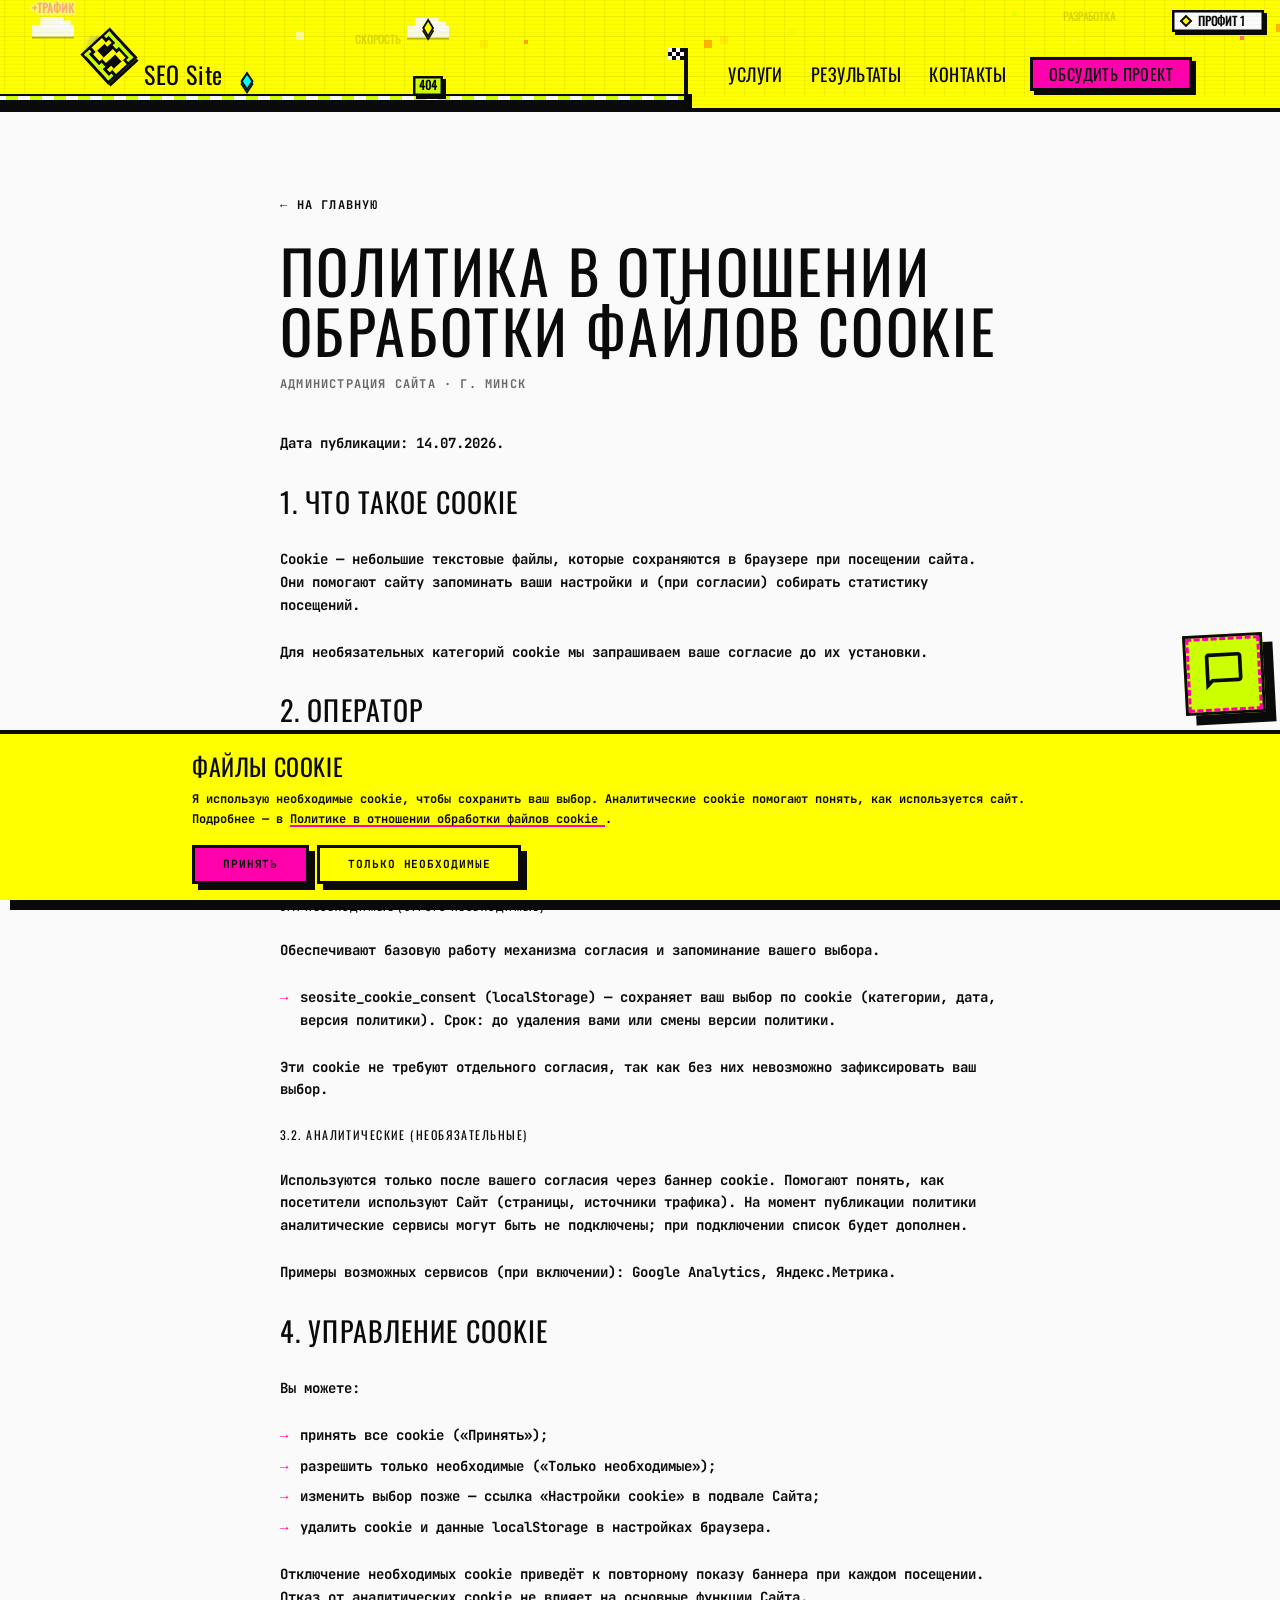
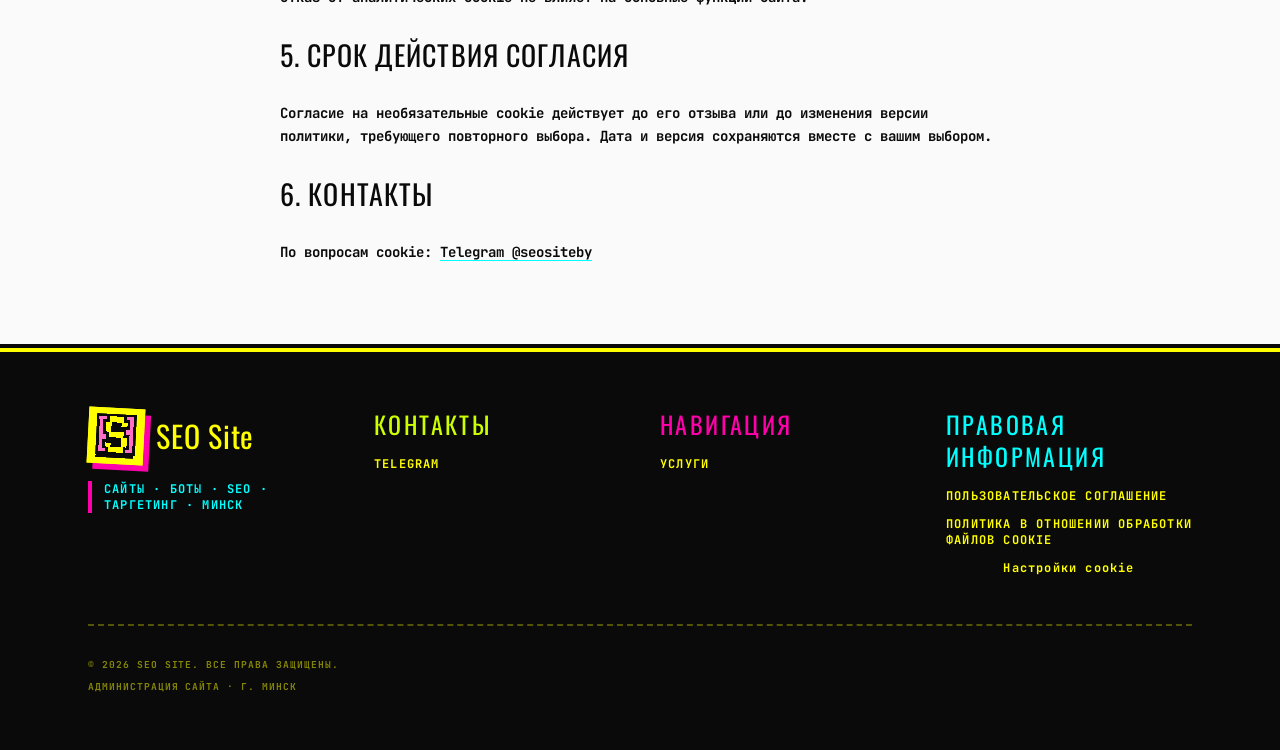
==== commit bba7cea1: "Updates" ====
--- a/cookies/index.html
+++ b/cookies/index.html
@@ -30,7 +30,7 @@
 Согласие на необязательные cookie действует до его отзыва или до изменения версии политики,
         требующего повторного выбора. Дата и версия сохраняются вместе с вашим выбором.
 </p> <h2>6. Контакты</h2> <p>
-По вопросам cookie: <a href="https://t.me/seositeby" target="_blank" rel="noopener noreferrer">Telegram @seositeby</a> </p>  </div> </article>  </main> <footer id="contacts" class="scroll-mt-28 border-t-4 border-acid-yellow bg-brutal-black text-acid-yellow"> <div class="mx-auto max-w-6xl px-4 py-14 sm:px-6"> <div class="grid gap-10 sm:grid-cols-2 lg:grid-cols-4"> <div class="lg:col-span-1"> <a href="/" class="group inline-flex items-center gap-3 transition-colors"> <span class="flex h-14 w-14 shrink-0 rotate-3 items-center justify-center border-3 border-acid-yellow bg-acid-yellow shadow-brutal-pink transition-transform group-hover:rotate-0" aria-hidden="true"> <img src="/logo.svg" alt width="80" height="88" class="h-11 w-auto" loading="lazy" decoding="async"> </span> <span class="font-display text-3xl tracking-wide text-acid-yellow transition-colors group-hover:text-acid-pink">SEO Site</span> </a> <p class="mt-4 border-l-4 border-acid-pink pl-3 text-xs font-bold uppercase tracking-widest text-acid-cyan"> Сайты · Боты · SEO · Таргетинг  ку· Минск </p> </div> <div> <p class="font-display text-2xl tracking-widest text-acid-lime">КОНТАКТЫ</p> <div class="mt-4 flex flex-col gap-3 text-xs font-bold uppercase tracking-widest"> <a href="https://t.me/seositeby" target="_blank" rel="noopener noreferrer" class="transition-colors hover:text-acid-pink">
+По вопросам cookie: <a href="https://t.me/seositeby" target="_blank" rel="noopener noreferrer">Telegram @seositeby</a> </p>  </div> </article>  </main> <footer id="contacts" class="scroll-mt-28 border-t-4 border-acid-yellow bg-brutal-black text-acid-yellow"> <div class="mx-auto max-w-6xl px-4 py-14 sm:px-6"> <div class="grid gap-10 sm:grid-cols-2 lg:grid-cols-4"> <div class="lg:col-span-1"> <a href="/" class="group inline-flex items-center gap-3 transition-colors"> <span class="flex h-14 w-14 shrink-0 rotate-3 items-center justify-center border-3 border-acid-yellow bg-acid-yellow shadow-brutal-pink transition-transform group-hover:rotate-0" aria-hidden="true"> <img src="/logo.svg" alt width="80" height="88" class="h-11 w-auto" loading="lazy" decoding="async"> </span> <span class="font-display text-3xl tracking-wide text-acid-yellow transition-colors group-hover:text-acid-pink">SEO Site</span> </a> <p class="mt-4 border-l-4 border-acid-pink pl-3 text-xs font-bold uppercase tracking-widest text-acid-cyan"> Сайты · Боты · SEO · Таргетинг · Минск </p> </div> <div> <p class="font-display text-2xl tracking-widest text-acid-lime">КОНТАКТЫ</p> <div class="mt-4 flex flex-col gap-3 text-xs font-bold uppercase tracking-widest"> <a href="https://t.me/seositeby" target="_blank" rel="noopener noreferrer" class="transition-colors hover:text-acid-pink">
 Telegram
 </a> </div> </div> <div> <p class="font-display text-2xl tracking-widest text-acid-pink">НАВИГАЦИЯ</p> <nav class="mt-4 flex flex-col gap-3 text-xs font-bold uppercase tracking-widest" aria-label="Навигация в подвале"> <a href="/#services" class="transition-colors hover:text-acid-pink">
 Услуги
@@ -43,7 +43,7 @@
 </button> </div> </div> </div> <div class="mt-12 flex flex-col gap-2 border-t-2 border-dashed border-acid-yellow/30 pt-8 text-[0.6rem] font-bold uppercase tracking-widest text-acid-yellow/50 sm:flex-row sm:items-center sm:justify-between"> <p>© 2026 SEO Site. Все права защищены.</p> <p>Администрация сайта · г. Минск</p> </div> </div> </footer>  <!-- плавающая кнопка: сразу открывает Telegram --><div id="floating-contacts" class="fixed bottom-6 right-4 z-[101] pointer-events-none max-sm:bottom-4 max-sm:right-3 sm:bottom-8 sm:right-6" data-astro-cid-pwyzc53x> <a href="https://t.me/seositeby" target="_blank" rel="noopener noreferrer" id="floating-contacts-toggle" class="floating-contacts-btn touch-manipulation pointer-events-auto group relative -rotate-3 flex h-20 w-20 items-center justify-center border-3 border-brutal-black bg-acid-lime text-brutal-black shadow-brutal-lg transition active:translate-x-[3px] active:translate-y-[3px] active:shadow-brutal sm:h-24 sm:w-24" aria-label="Написать в Telegram" data-astro-cid-pwyzc53x> <span class="floating-contacts-ping pointer-events-none absolute inset-0 border-3 border-dashed border-acid-pink" aria-hidden="true" data-astro-cid-pwyzc53x></span> <span class="relative z-10" data-astro-cid-pwyzc53x> <svg class="h-11 w-11 sm:h-14 sm:w-14" viewBox="0 0 24 24" fill="currentColor" aria-hidden="true" data-astro-cid-pwyzc53x=""> <path d="M20 2H4c-1.1 0-2 .9-2 2v18l4-4h14c1.1 0 2-.9 2-2V4c0-1.1-.9-2-2-2zm0 14H5.2L4 17.2V4h16v12z" data-astro-cid-pwyzc53x=""/> </svg> </span> </a> </div> <script type="module">const n=document.getElementById("floating-contacts");if(n){const e=document.getElementById("cookie-consent"),i=window.matchMedia("(min-width: 641px)");let o=0;const t=()=>{cancelAnimationFrame(o),o=requestAnimationFrame(()=>{if(!e||!i.matches||e.classList.contains("hidden")){n.style.removeProperty("bottom");return}const s=e.getBoundingClientRect().height;n.style.bottom=`${s+16}px`})};e&&(new MutationObserver(t).observe(e,{attributes:!0,attributeFilter:["class"]}),window.addEventListener("resize",t,{passive:!0}),t())}</script>  <div id="cookie-consent" class="hidden fixed inset-x-0 bottom-0 z-[100] border-t-4 border-brutal-black bg-acid-yellow p-4 shadow-brutal-lg max-sm:bottom-auto max-sm:top-0 max-sm:border-b-4 max-sm:border-t-0 sm:p-6" role="dialog" aria-labelledby="cookie-consent-title" aria-describedby="cookie-consent-desc"> <div class="mx-auto max-w-4xl"> <p id="cookie-consent-title" class="font-display text-2xl uppercase tracking-wide sm:text-3xl">
 Файлы cookie
 </p> <p id="cookie-consent-desc" class="mt-2 text-xs font-bold leading-relaxed">
-Мы используем необходимые cookie для сохранения вашего выбора. Аналитические cookie помогают
+Я использую необходимые cookie, чтобы сохранить ваш выбор. Аналитические cookie помогают
       понять, как используется сайт. Подробнее — в
 <a href="/cookies" class="underline decoration-acid-pink decoration-2 underline-offset-2 hover:text-acid-pink">
 Политике в отношении обработки файлов cookie
